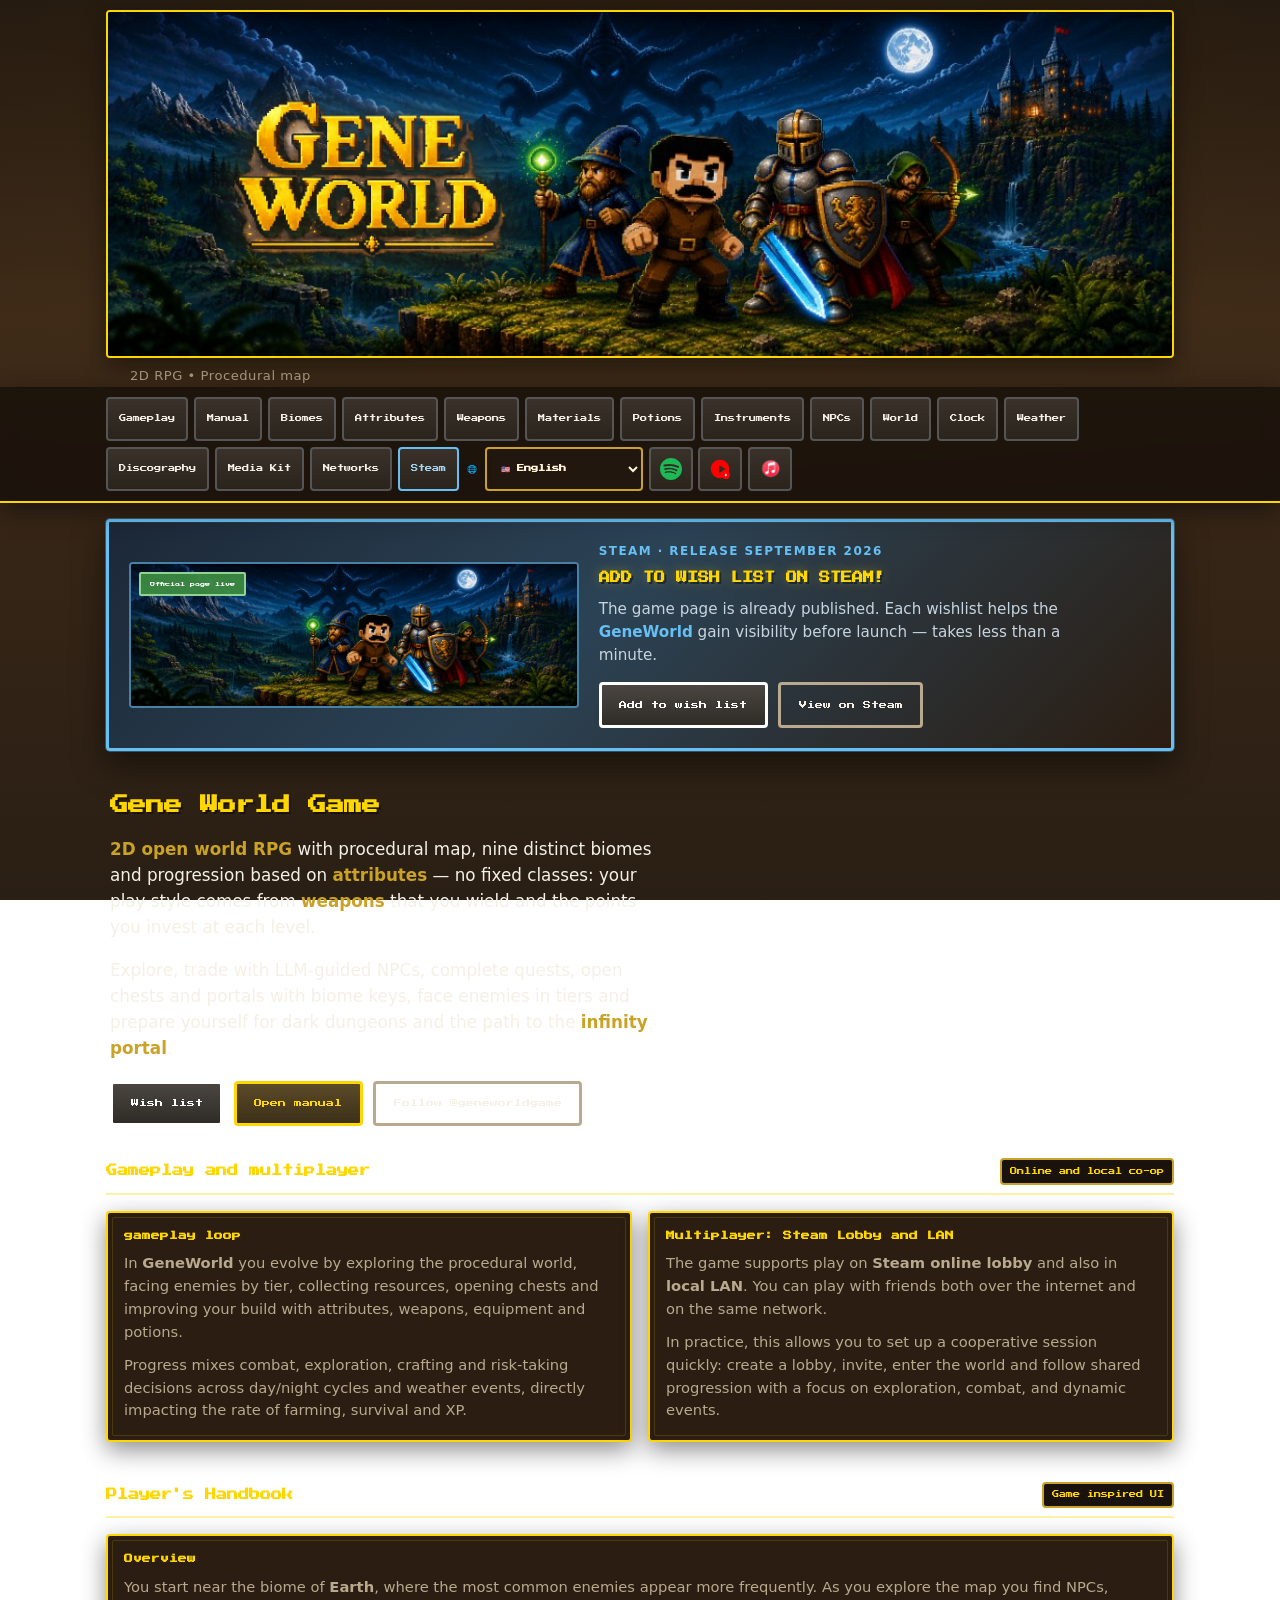
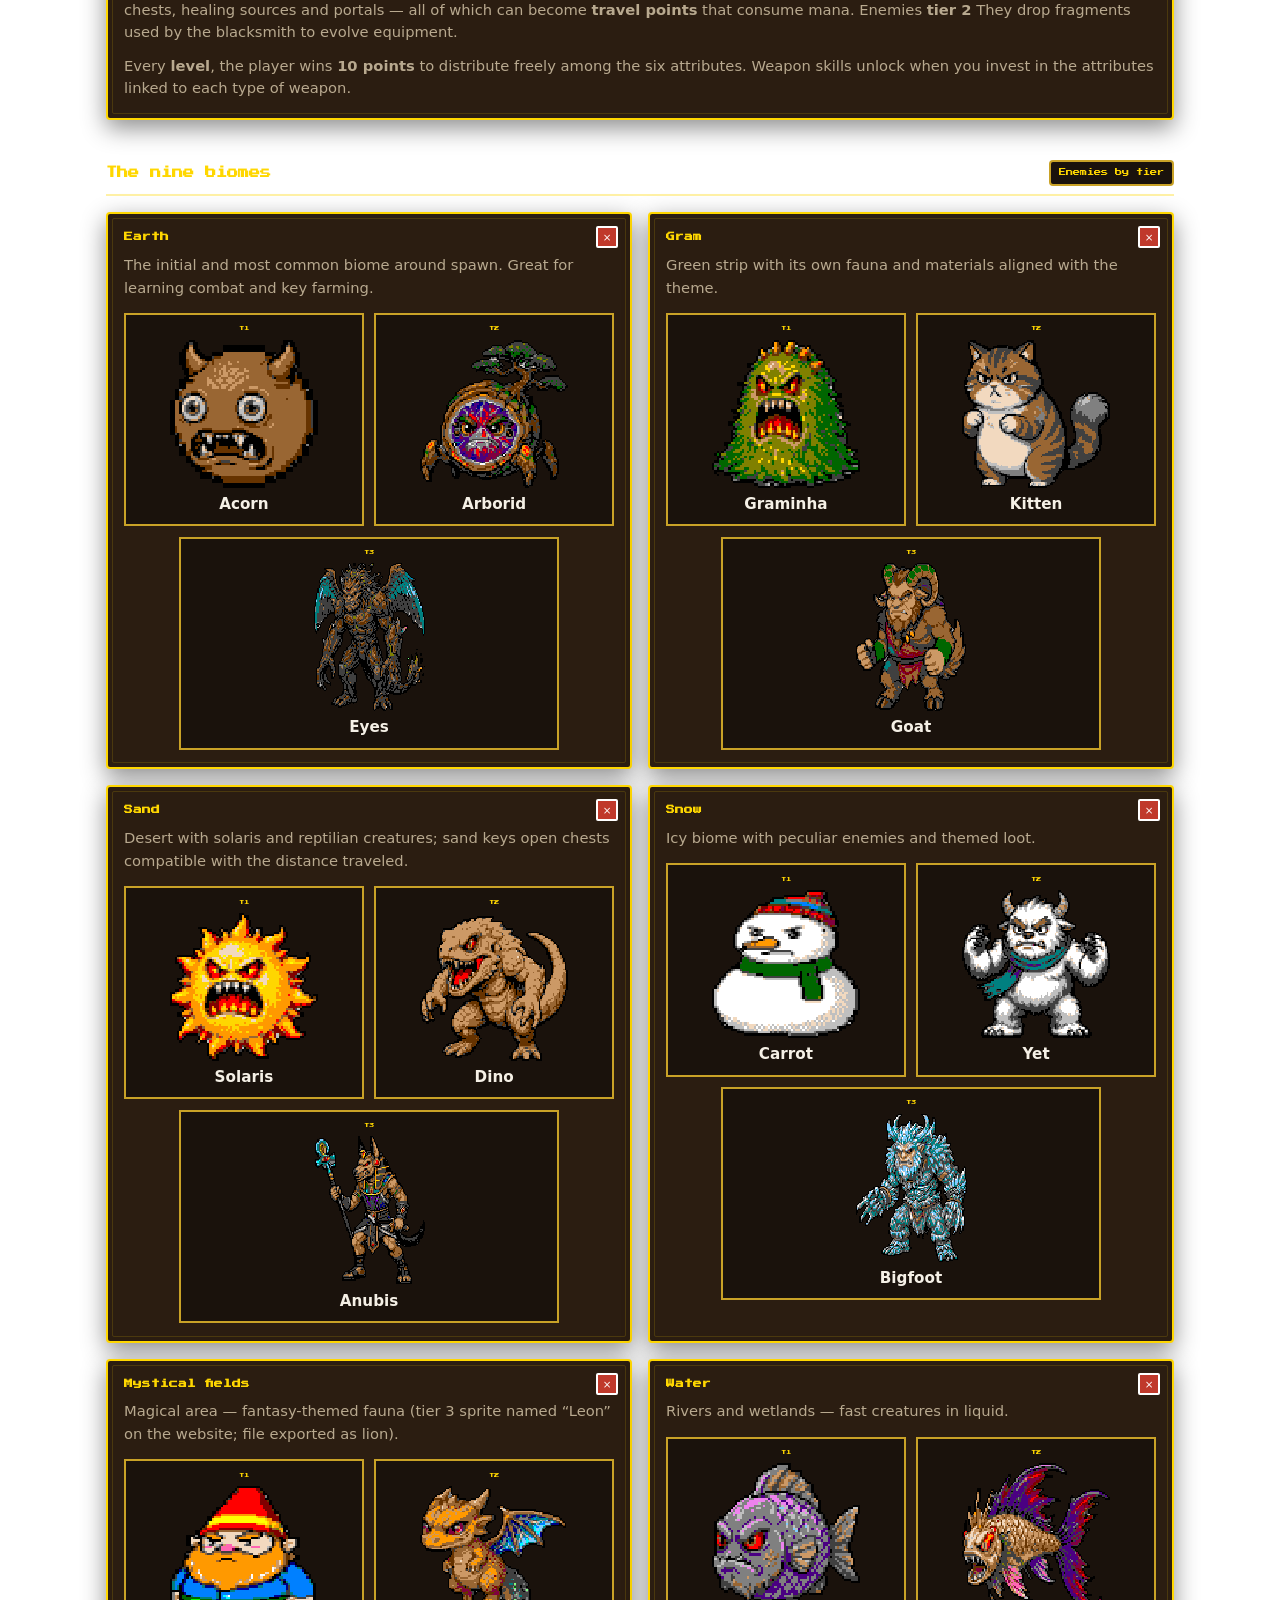
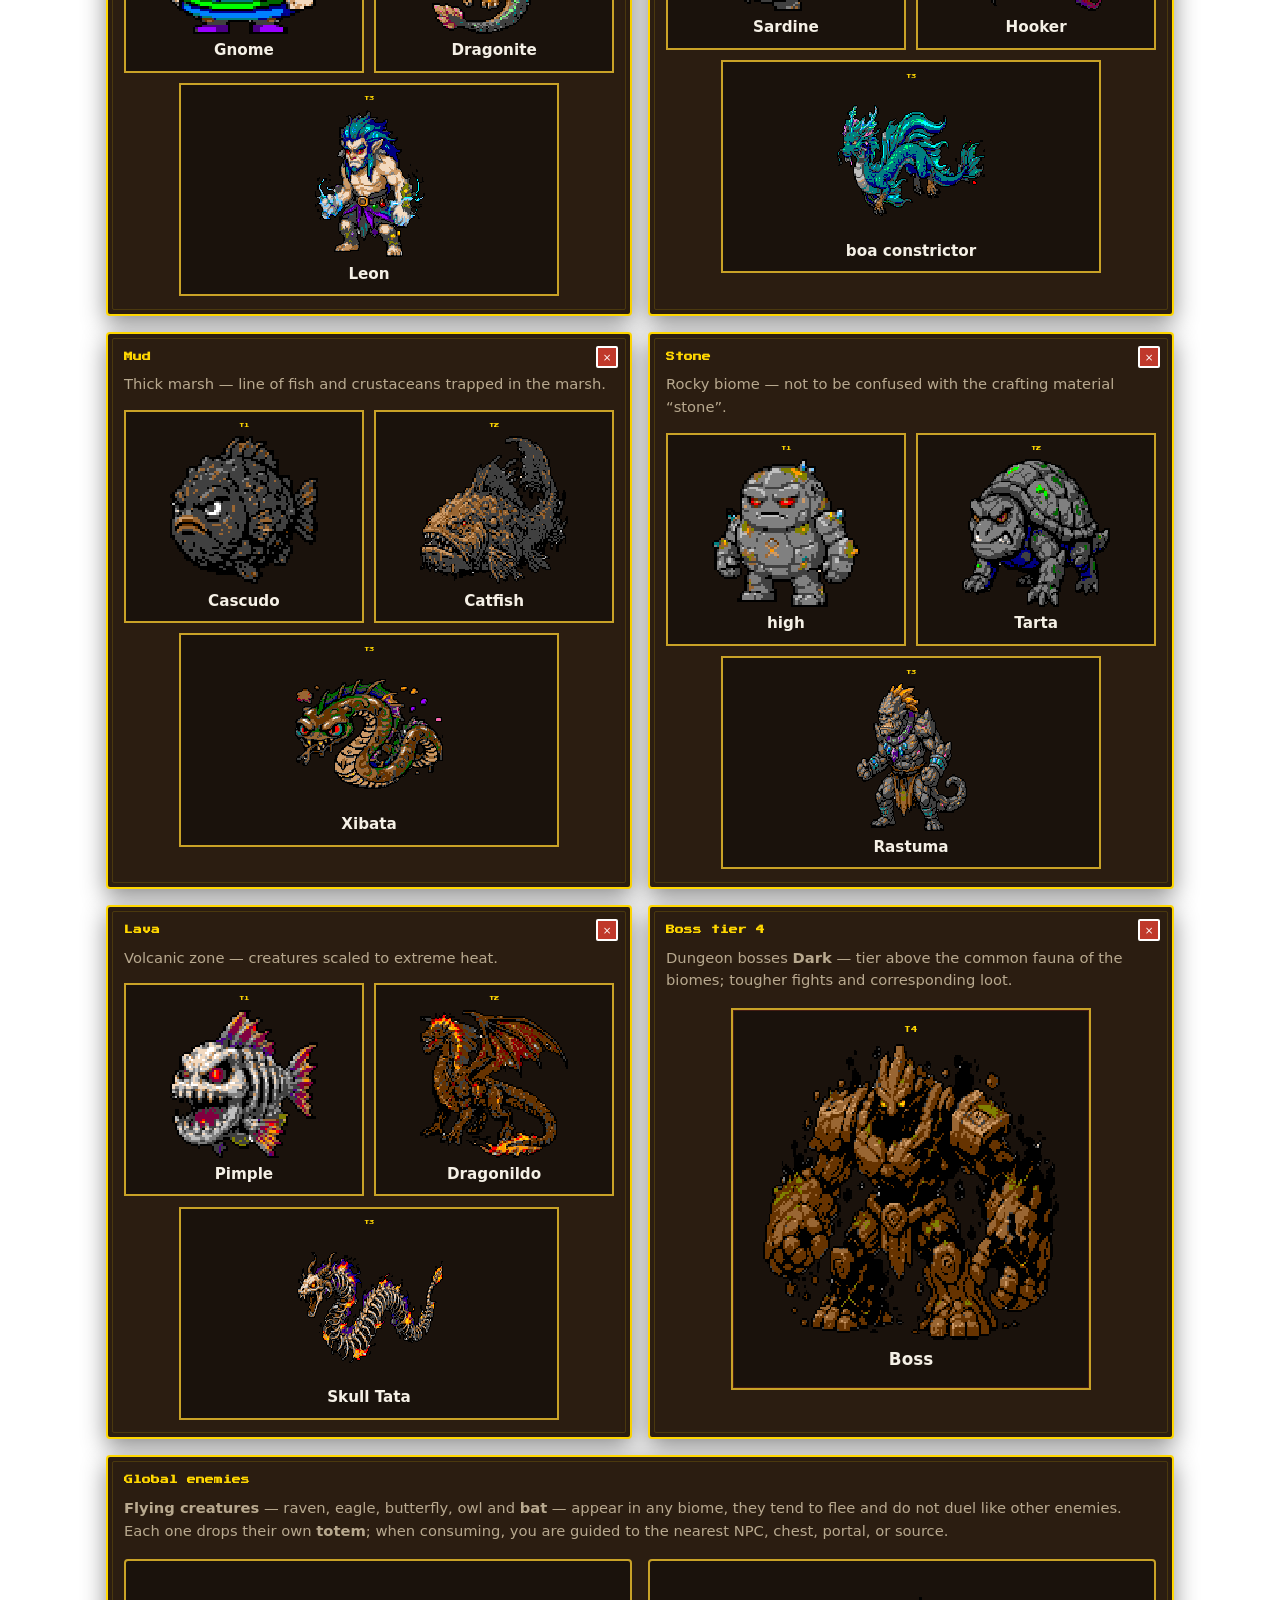
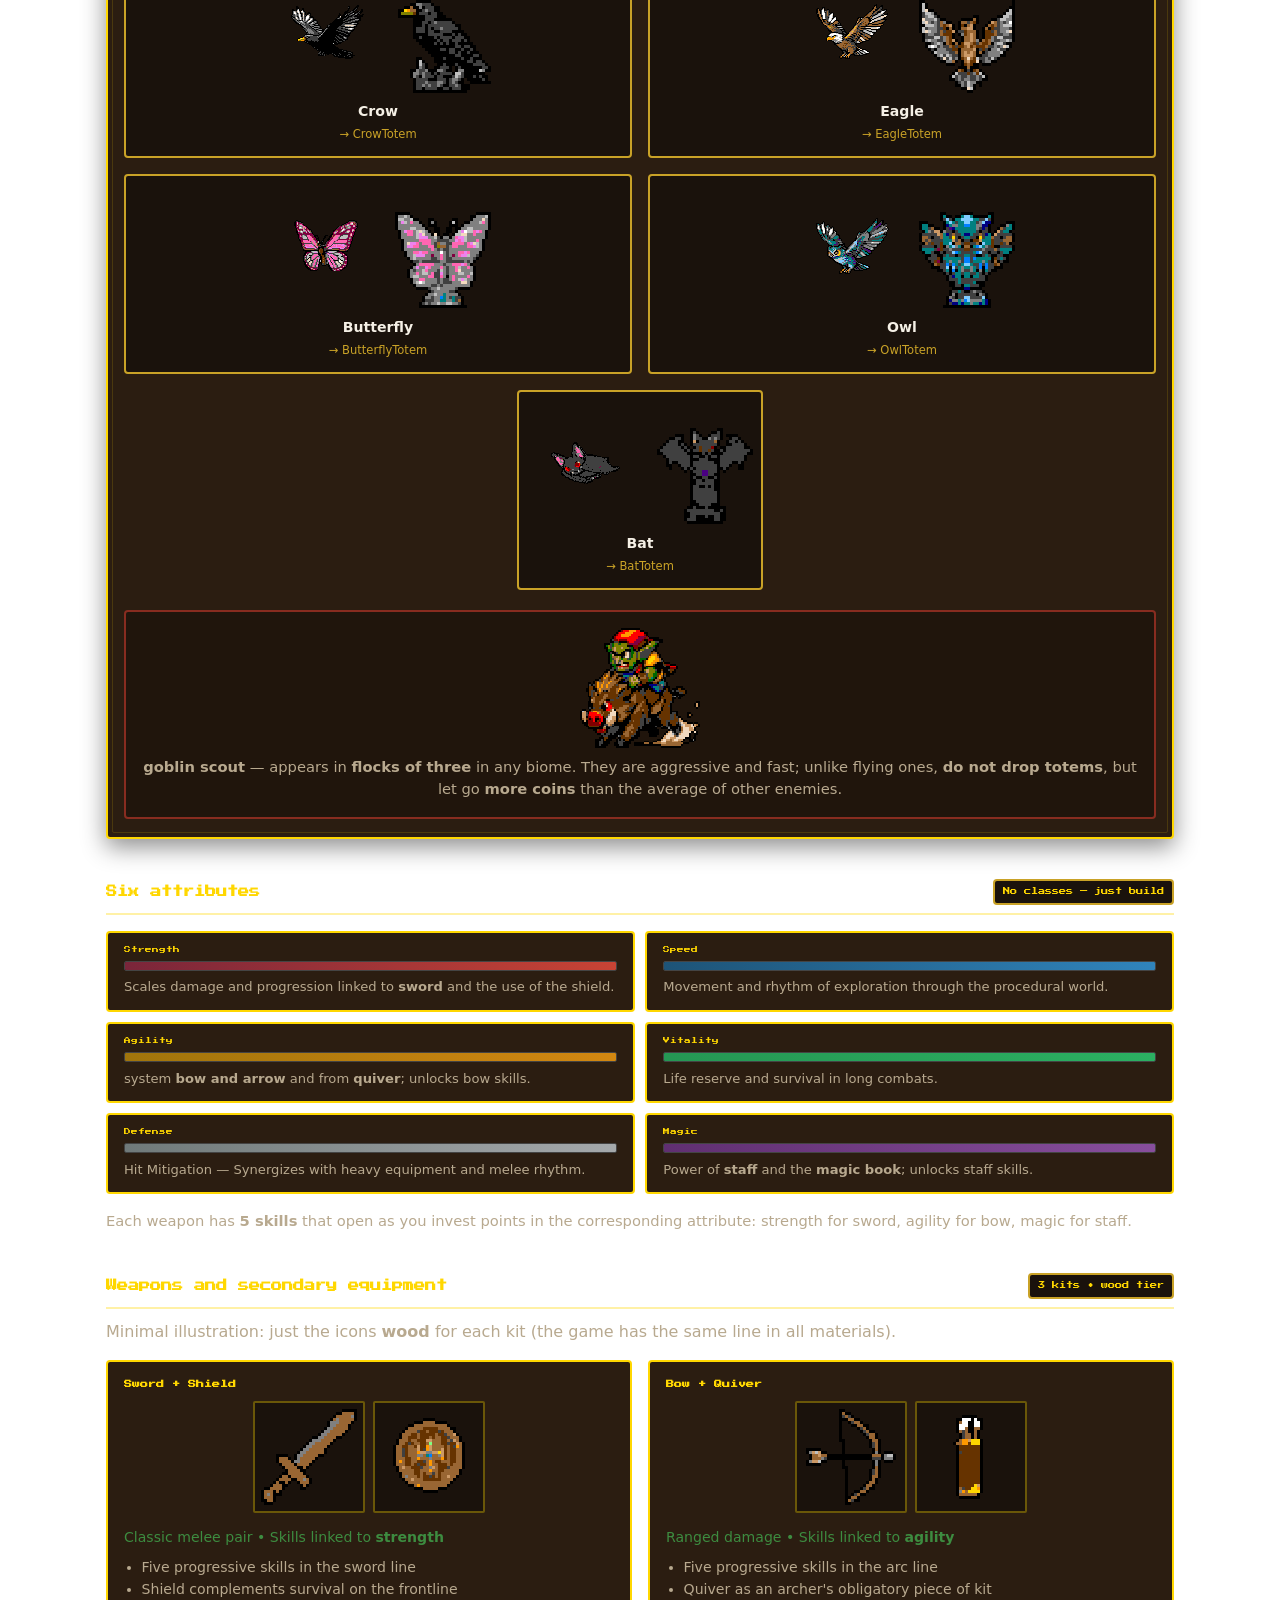
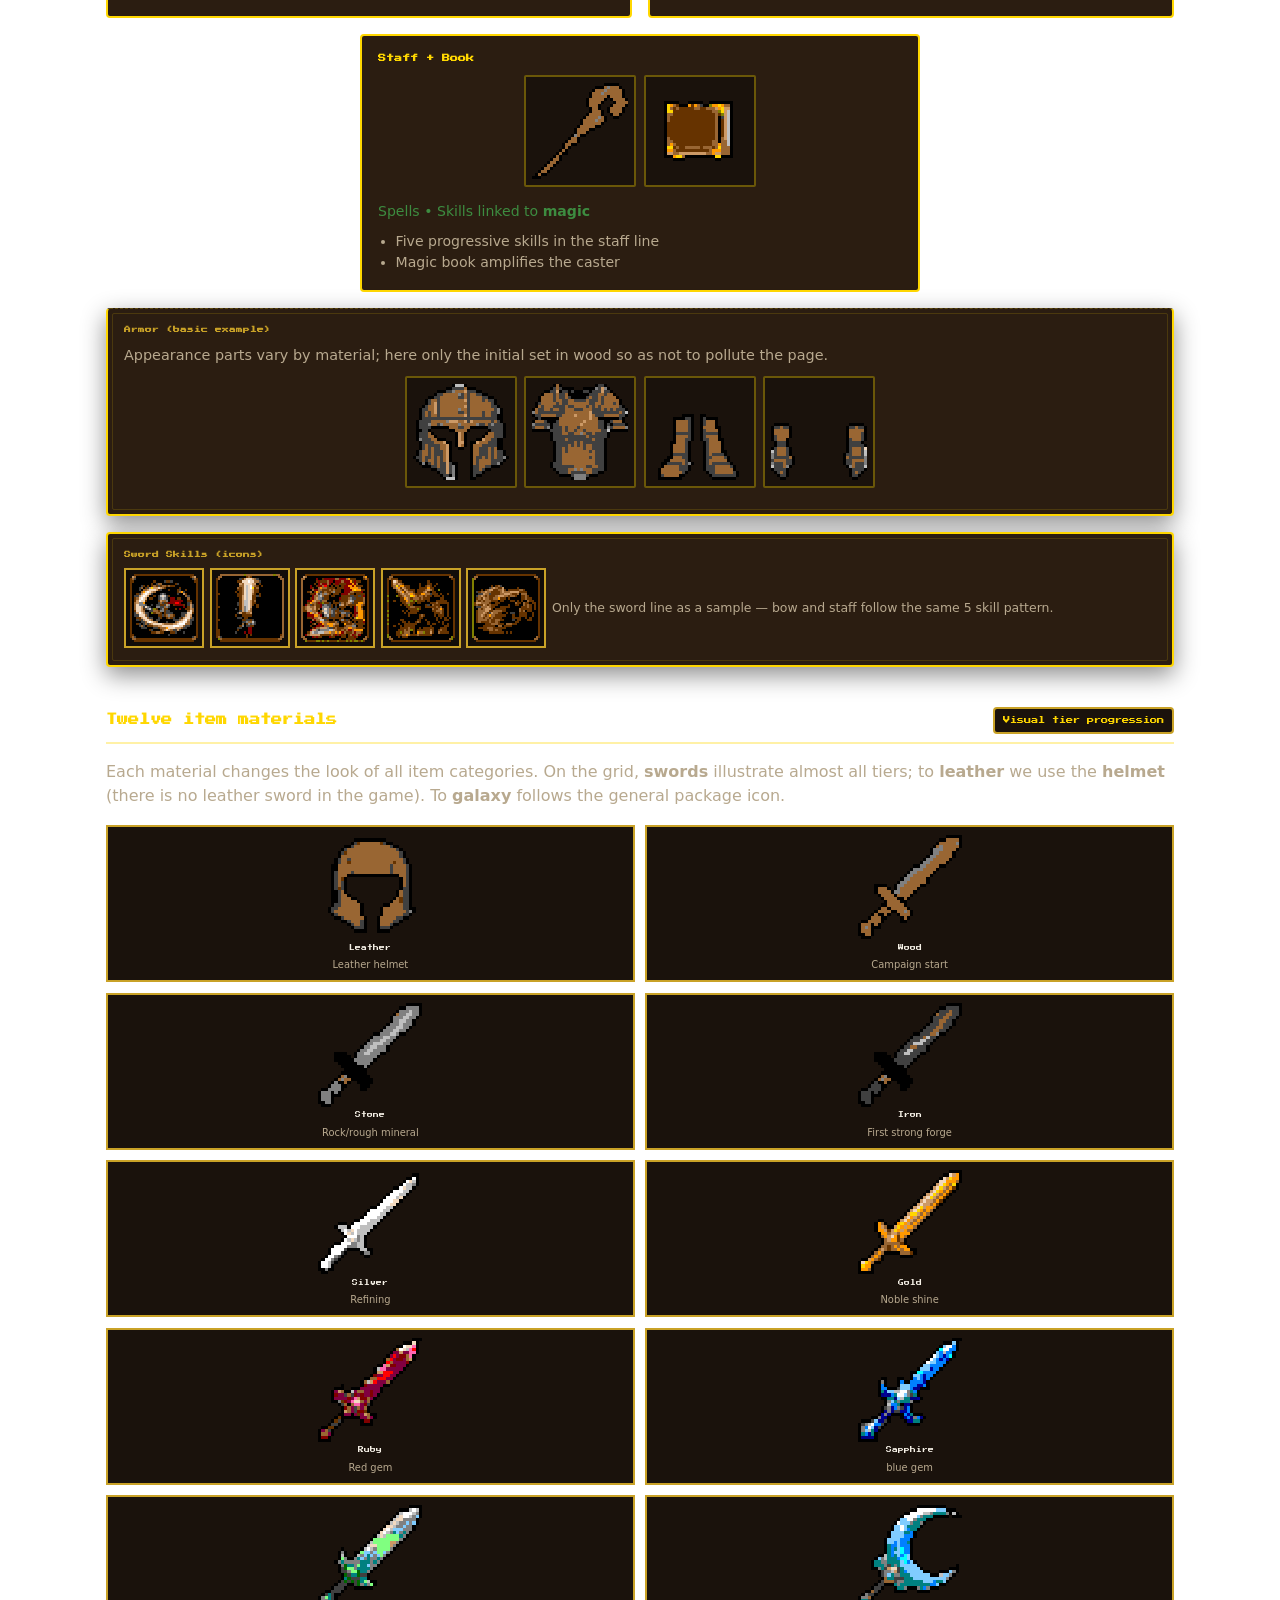
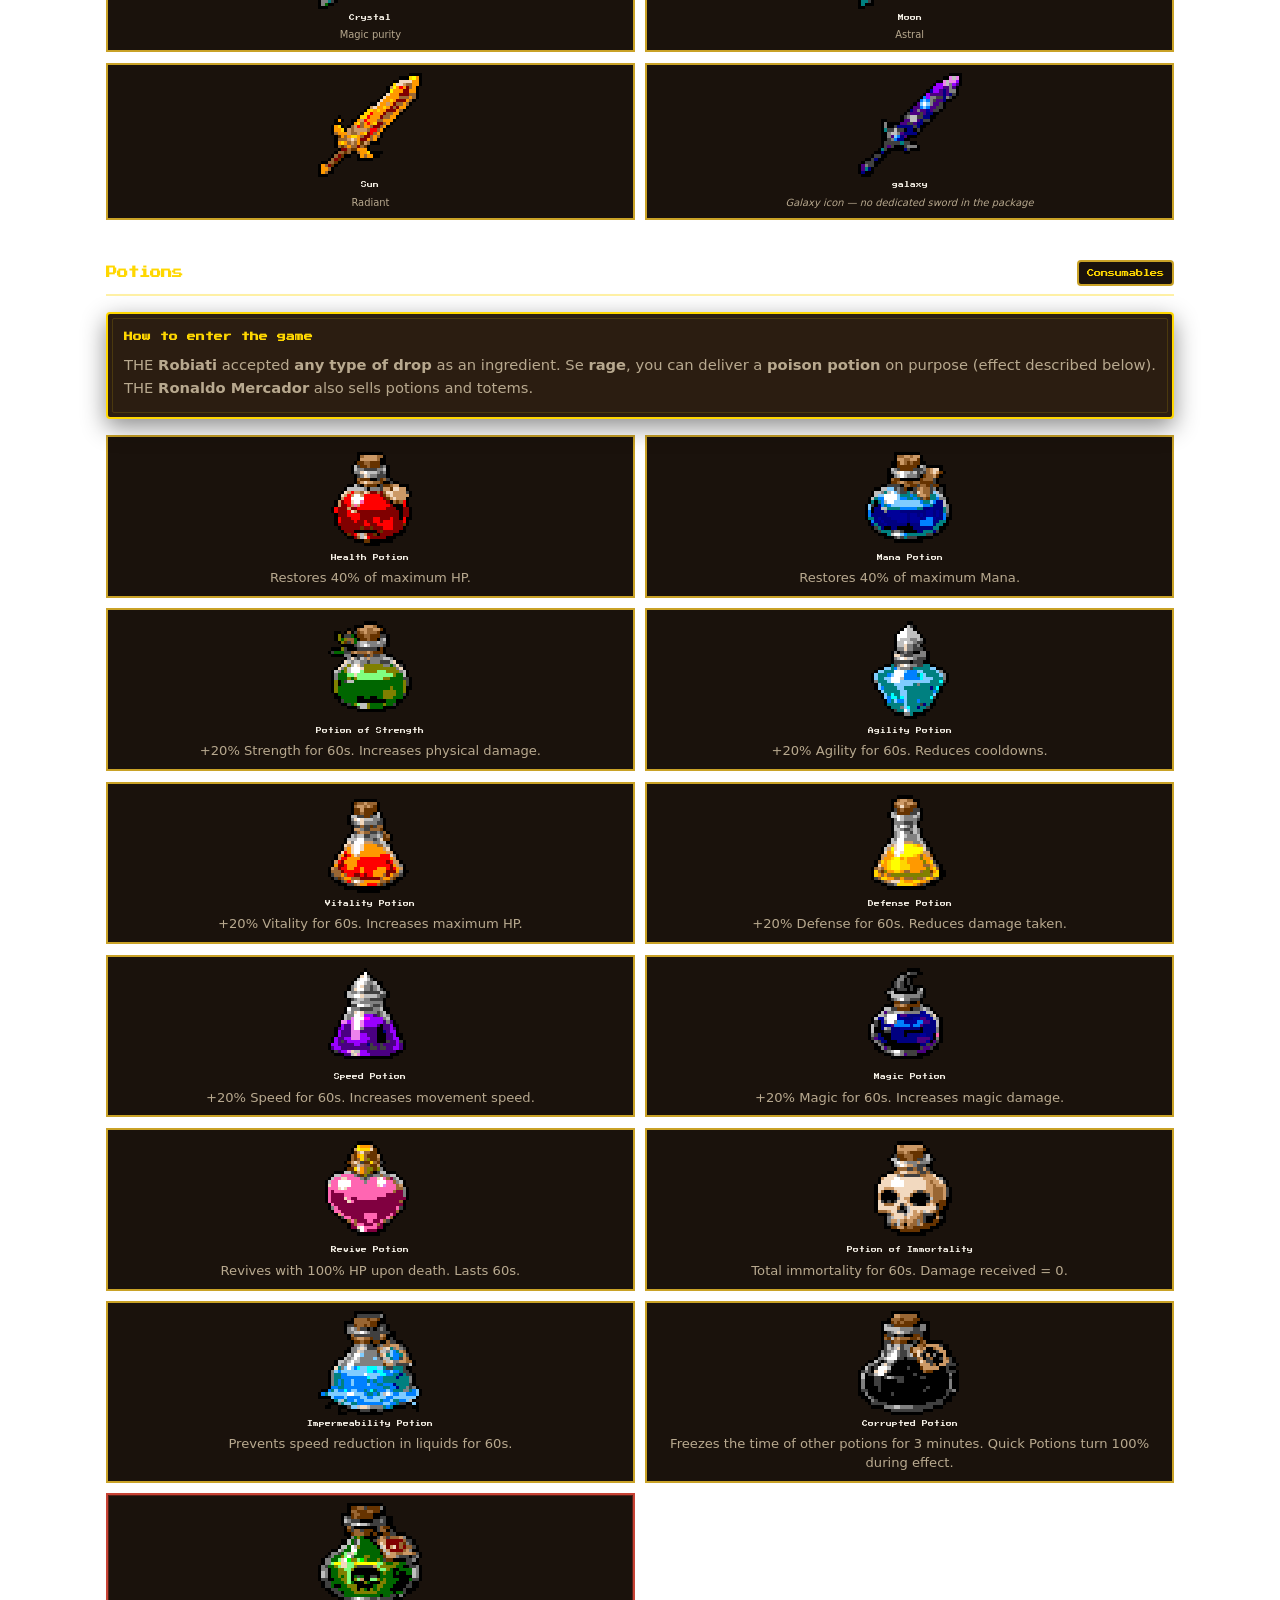
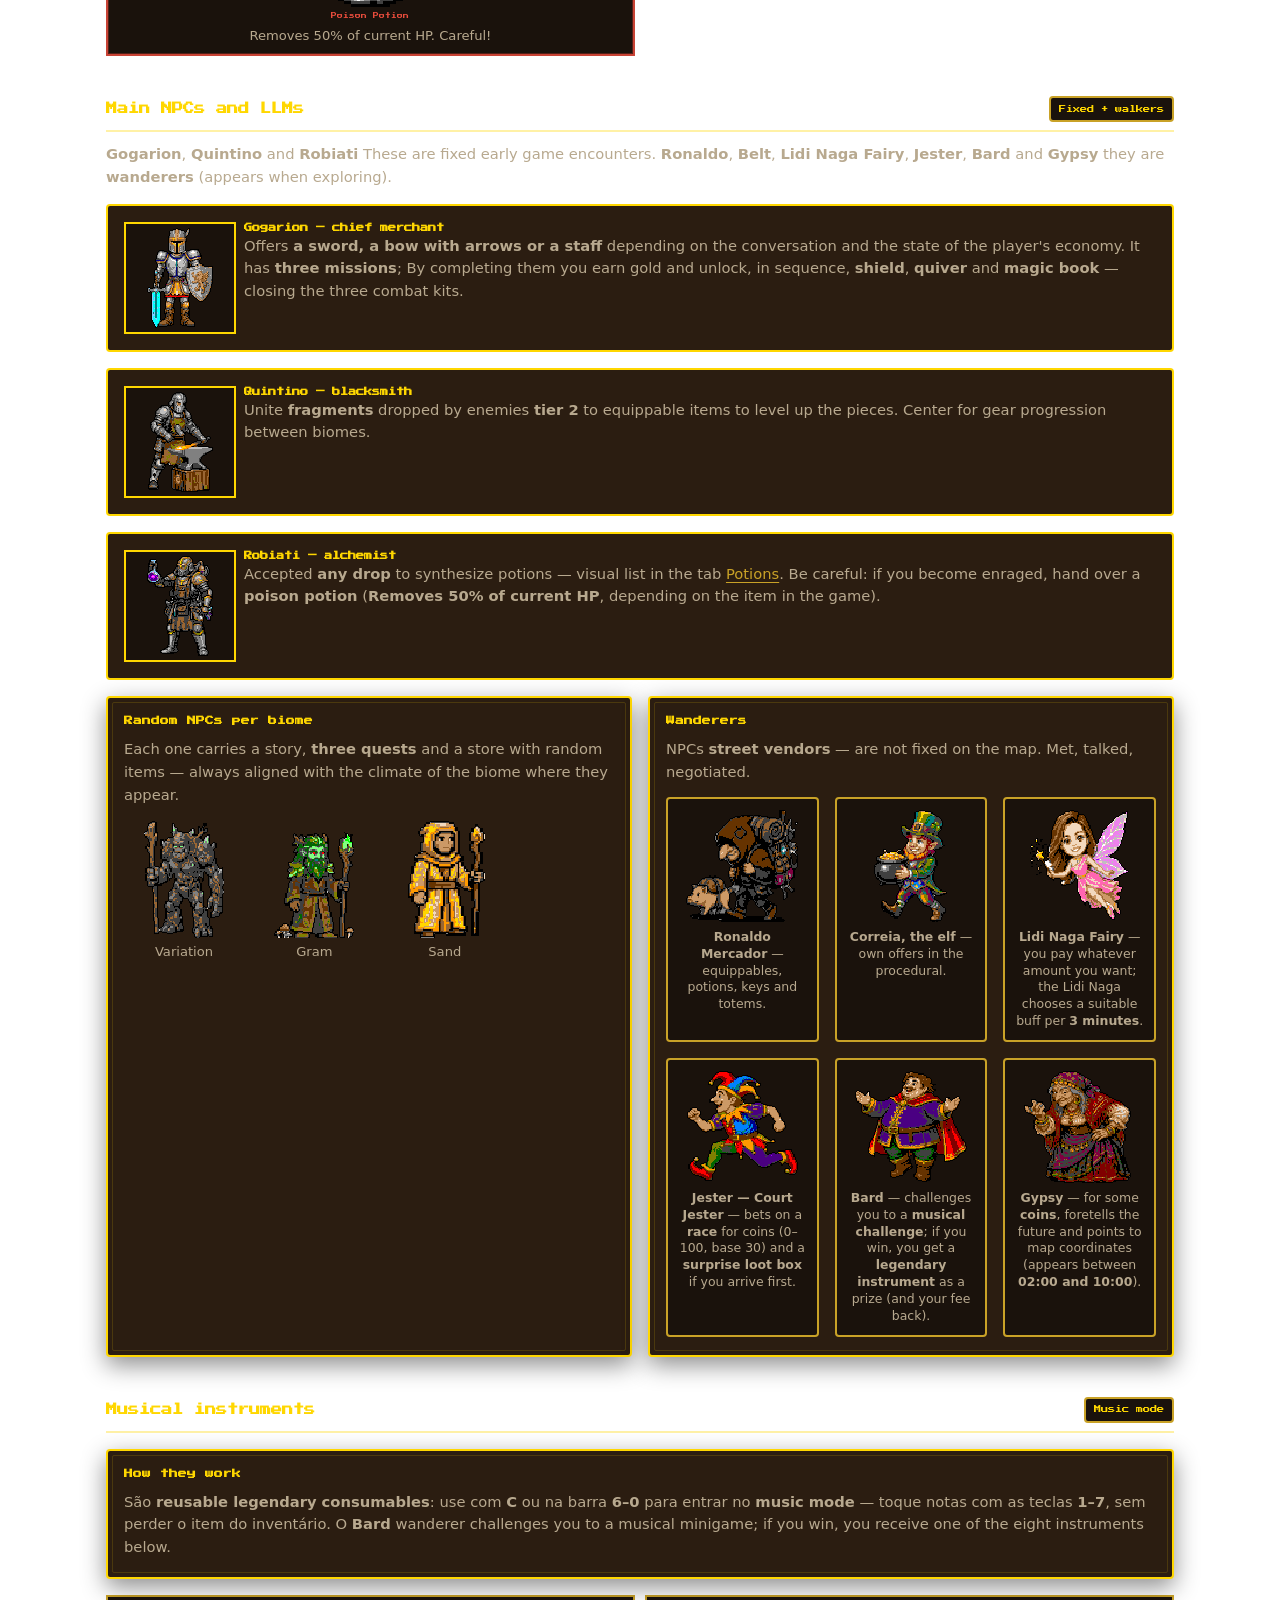
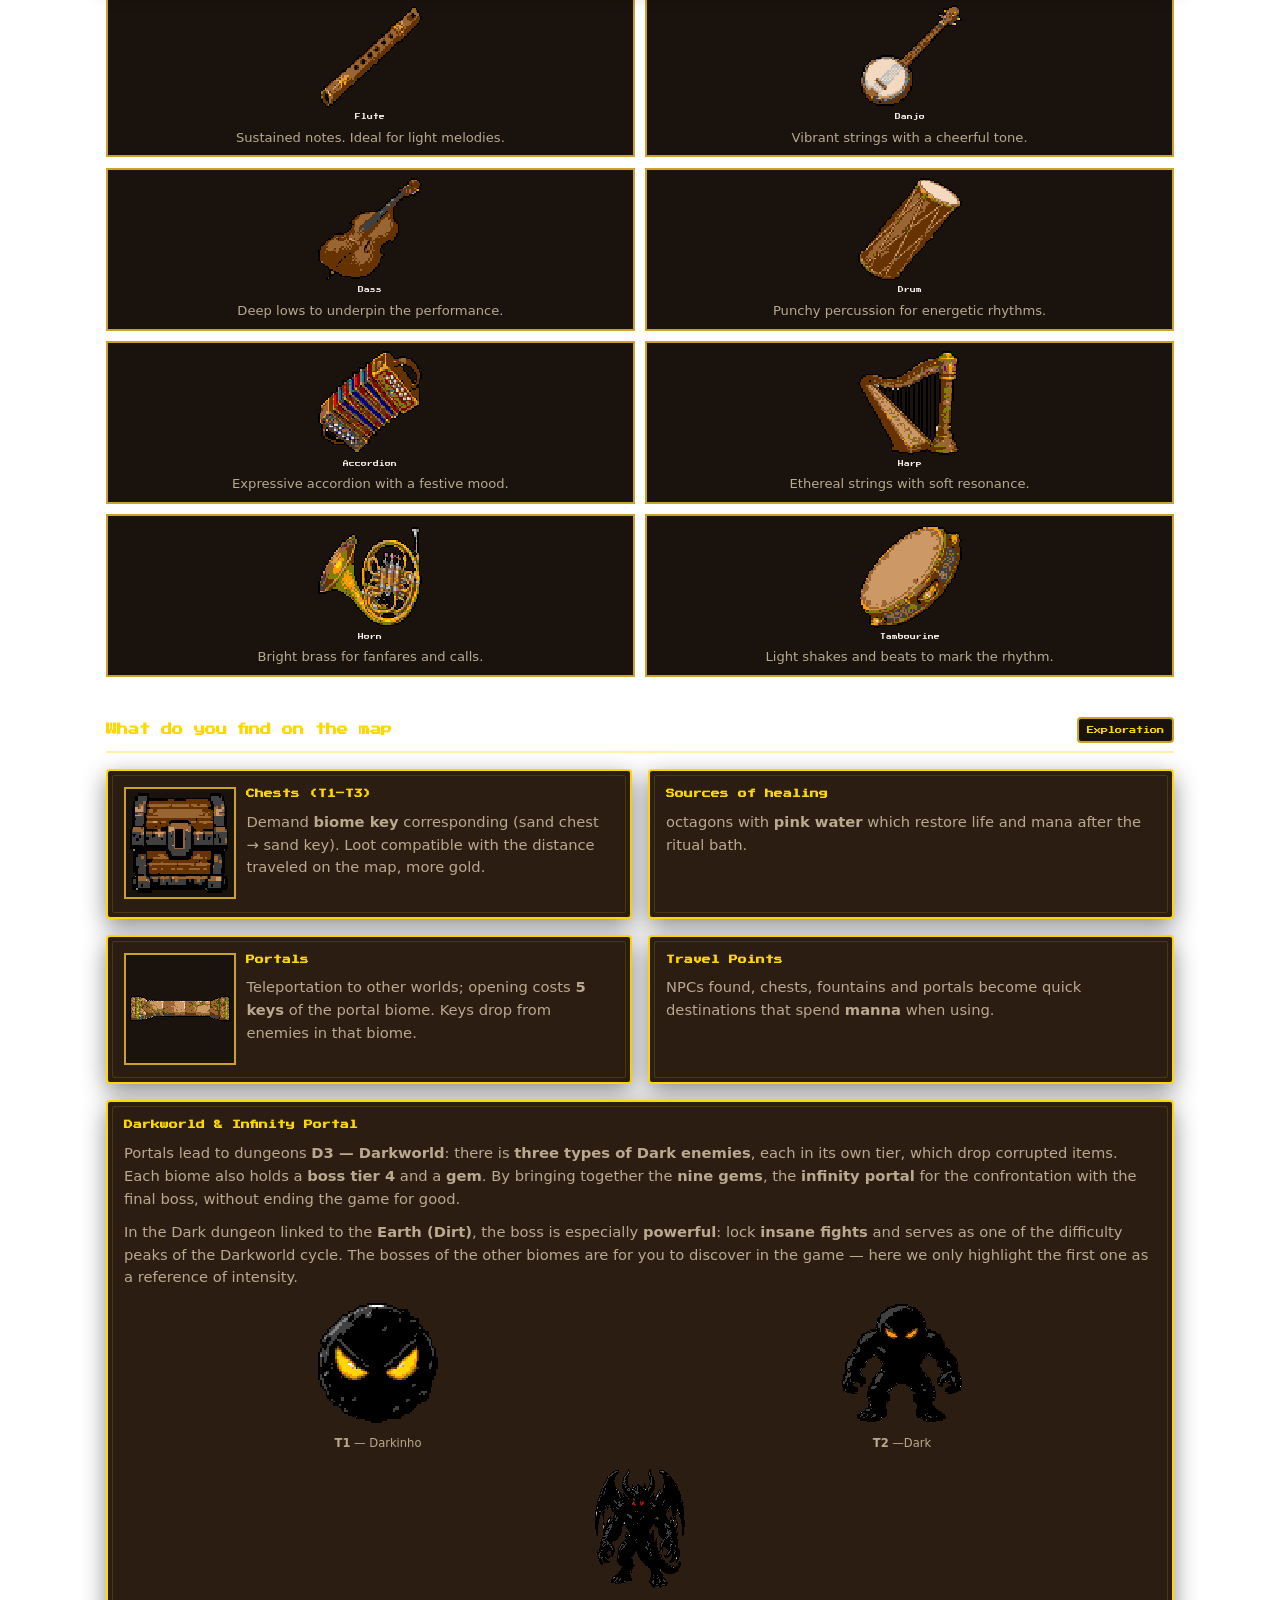
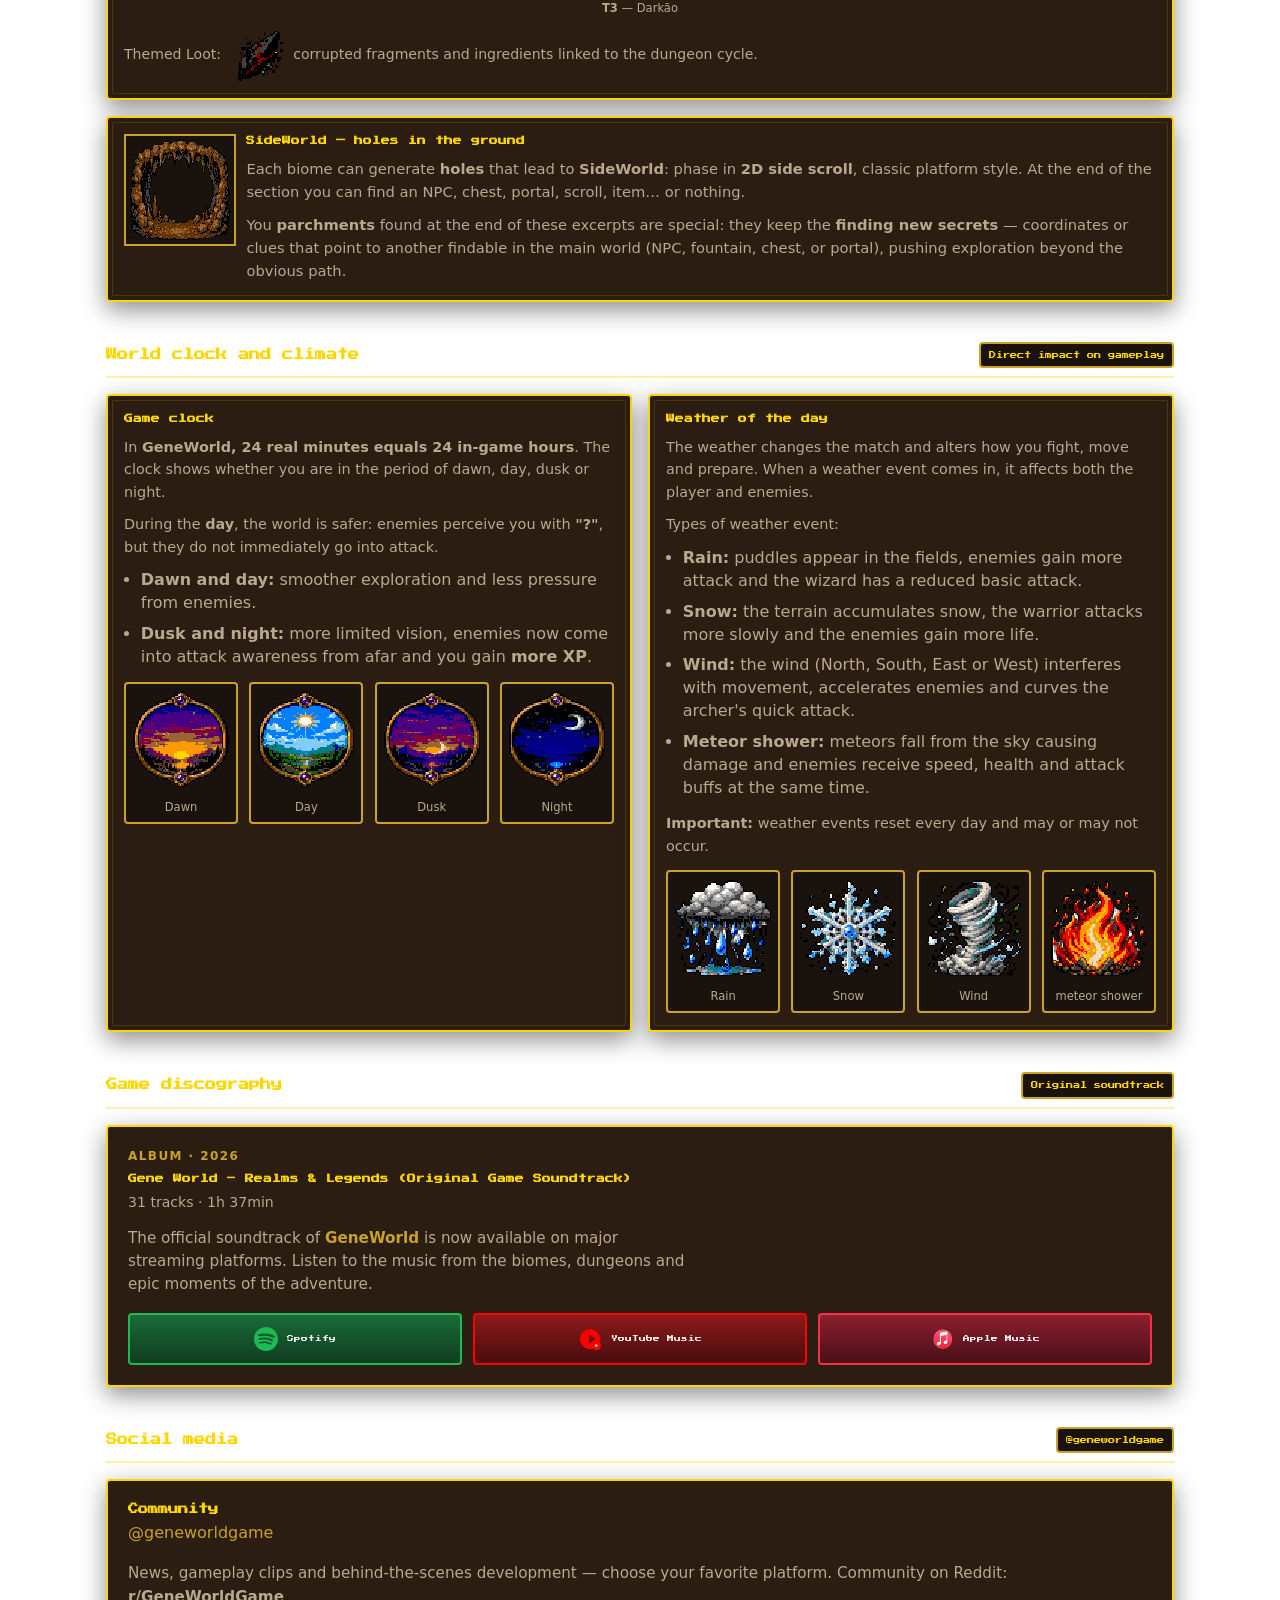
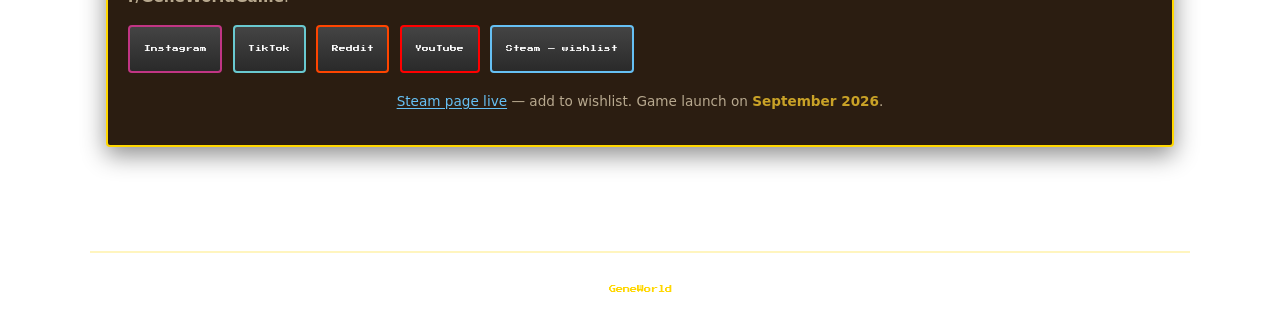
==== index.html @ c492f7f7 "midia kit" ====
<!DOCTYPE html>
<html lang="pt-BR">
<head>
  <meta charset="UTF-8">
  <meta name="viewport" content="width=device-width, initial-scale=1">
  <meta name="description" content="Gene World — RPG 2D com mapa procedural, 9 biomas e sistemas de armas, crafting e NPCs com IA." id="meta-description">
  <link rel="canonical" href="https://geneworld.com.br/">
  <link rel="alternate" hreflang="pt-BR" href="https://geneworld.com.br/?lang=pt-BR">
  <link rel="alternate" hreflang="en" href="https://geneworld.com.br/?lang=en">
  <link rel="alternate" hreflang="es-ES" href="https://geneworld.com.br/?lang=es-ES">
  <link rel="alternate" hreflang="x-default" href="https://geneworld.com.br/">
  <meta property="og:locale" content="pt_BR">
  <meta property="og:type" content="website">
  <meta property="og:site_name" content="Gene World">
  <meta property="og:title" content="Gene World — RPG 2D procedural" id="meta-og-title">
  <meta property="og:description" content="RPG 2D com mapa procedural, 9 biomas e sistemas de armas, crafting e NPCs com IA." id="meta-og-description">
  <meta property="og:url" content="https://geneworld.com.br/" id="meta-og-url">
  <meta property="og:image" content="https://geneworld.com.br/img/banner-wide.png" id="meta-og-image">
  <meta property="og:image:alt" content="Gene World — aventura pixel art com heróis, castelo e criatura nas sombras">
  <meta name="twitter:card" content="summary_large_image">
  <meta name="twitter:title" content="Gene World — RPG 2D procedural" id="meta-twitter-title">
  <meta name="twitter:description" content="RPG 2D com mapa procedural, 9 biomas e sistemas de armas, crafting e NPCs com IA." id="meta-twitter-description">
  <meta name="twitter:image" content="https://geneworld.com.br/img/banner-wide.png" id="meta-twitter-image">
  <title id="page-title">Gene World — RPG 2D procedural</title>
  <link rel="icon" href="icon.ico">
  <link rel="preconnect" href="https://fonts.googleapis.com">
  <link rel="preconnect" href="https://fonts.gstatic.com" crossorigin>
  <link href="https://fonts.googleapis.com/css2?family=Press+Start+2P&display=swap" rel="stylesheet">
  <link rel="stylesheet" href="styles.css">
  <link rel="preconnect" href="https://store.steampowered.com">
</head>
<body>
  <a class="skip-link" href="#conteudo">Ir para o conteúdo</a>

  <section class="masthead" id="topo" aria-label="Gene World">
    <div class="masthead__visual">
      <img
        class="masthead__banner"
        src="img/banner-wide.png"
        srcset="img/banner-wide.png 1024w"
        sizes="(min-width: 1100px) 1100px, 100vw"
        alt="Gene World — aventura pixel art com heróis, castelo e criatura nas sombras"
        width="1024"
        height="331"
        fetchpriority="high"
        decoding="async">
      <a class="masthead__logo" href="#topo">
        <img src="img/logo-overlay.png" alt="Gene World" width="520" height="176" decoding="async">
      </a>
    </div>
    <p class="masthead__tagline">RPG 2D • Mapa procedural</p>
  </section>

  <header class="site-header site-header--nav">
    <div class="header-inner">
      <nav class="nav-main" aria-label="Principal">
        <a href="#gameplay">Gameplay</a>
        <a href="#manual">Manual</a>
        <a href="#biomas">Biomas</a>
        <a href="#atributos">Atributos</a>
        <a href="#armas">Armas</a>
        <a href="#materiais">Materiais</a>
        <a href="#pocoes">Poções</a>
        <a href="#instrumentos">Instrumentos</a>
        <a href="#npcs">NPCs</a>
        <a href="#mundo">Mundo</a>
        <a href="#aba-relogio">Relógio</a>
        <a href="#aba-clima">Clima</a>
        <a href="#discografia">Discografia</a>
        <a href="mediakit/">Media Kit</a>
        <a href="#redes">Redes</a>
        <a class="nav-steam" href="#steam-wishlist">Steam</a>
        <label class="lang-inline" for="lang-select">🌐</label>
        <select id="lang-select" class="lang-inline__select" aria-label="Selecionar idioma">
          <option value="pt-BR">🇧🇷 Português (BR)</option>
          <option value="en">🇺🇸 English</option>
          <option value="es-ES">🇪🇸 Español (ES)</option>
        </select>
        <div class="nav-streaming" aria-label="Ouvir trilha sonora">
          <a
            class="nav-streaming__link nav-streaming__link--spotify"
            href="https://open.spotify.com/intl-pt/artist/6AZn7CnKRcfgIz212C8PAN?si=xqxwBJ3IQACFO0sWvYV8mQ"
            target="_blank"
            rel="noopener noreferrer"
            aria-label="Spotify">
            <img src="img/icons/spotify.svg" alt="" width="22" height="22" decoding="async">
          </a>
          <a
            class="nav-streaming__link nav-streaming__link--youtube"
            href="https://www.youtube.com/playlist?list=OLAK5uy_kIOjoHoHSA0GEb8xZkPcfpGUzLR8D1Wbs"
            target="_blank"
            rel="noopener noreferrer"
            aria-label="YouTube Music">
            <img src="img/icons/youtube-music.svg" alt="" width="22" height="22" decoding="async">
          </a>
          <a
            class="nav-streaming__link nav-streaming__link--apple"
            href="https://music.apple.com/us/album/gene-world-realms-legends-original-game-soundtrack/6783052203"
            target="_blank"
            rel="noopener noreferrer"
            aria-label="Apple Music">
            <img src="img/icons/applemusic.png" alt="" width="22" height="22" decoding="async">
          </a>
        </div>
      </nav>
    </div>
  </header>

  <aside id="steam-wishlist" class="steam-wishlist" aria-labelledby="steam-wishlist-title">
    <div class="steam-wishlist__inner">
      <a class="steam-wishlist__art" href="https://store.steampowered.com/app/4717910/GeneWorld/" target="_blank" rel="noopener noreferrer">
        <img
          class="steam-wishlist__img"
          src="img/banner-wide.png"
          alt="GeneWorld na Steam"
          width="1024"
          height="331"
          loading="eager"
          decoding="async">
        <span class="steam-wishlist__badge">Página oficial no ar</span>
      </a>
      <div class="steam-wishlist__copy">
        <p class="steam-wishlist__eyebrow">Steam · lançamento setembro de 2026</p>
        <h2 id="steam-wishlist-title" class="steam-wishlist__title pixel-title">
          <span class="steam-wishlist__shout">ADICIONA À LISTA DE DESEJOS NA STEAM!</span>
        </h2>
        <p class="steam-wishlist__lead">
          A página do jogo já está publicada. Cada wishlist ajuda o <strong>GeneWorld</strong> a ganhar visibilidade antes do lançamento — leva menos de um minuto.
        </p>
        <div class="steam-wishlist__actions">
          <a class="btn btn--steam btn--steam-lg" href="https://store.steampowered.com/app/4717910/GeneWorld/" target="_blank" rel="noopener noreferrer">
            Adicionar à lista de desejos
          </a>
          <a class="btn btn--ghost btn--steam-ghost" href="https://store.steampowered.com/app/4717910/GeneWorld/" target="_blank" rel="noopener noreferrer">
            Ver na Steam
          </a>
        </div>
      </div>
    </div>
  </aside>

  <section class="hero">
    <div class="hero-copy">
      <h1 class="pixel-title">Gene World Game</h1>
      <p class="lead">
        <strong>RPG 2D em mundo aberto</strong> com mapa procedural, nove biomas distintos e progressão baseada em
        <strong>atributos</strong> — sem classes fixas: o seu estilo de jogo vem das <strong>armas</strong> que você empunha e dos pontos que investe a cada nível.
      </p>
      <p class="lead">
        Explore, negocie com NPCs guiados por LLM, complete missões, abra baús e portais com chaves dos biomas,
        enfrente inimigos em tiers e prepare-se para masmorras sombrias e o caminho rumo ao <strong>portal do infinito</strong>.
      </p>
      <div class="hero-actions">
        <a class="btn btn--steam" href="https://store.steampowered.com/app/4717910/GeneWorld/" target="_blank" rel="noopener noreferrer">Lista de desejos</a>
        <a class="btn btn--gold" href="#manual">Abrir manual</a>
        <a class="btn btn--ghost" href="#redes">Seguir @geneworldgame</a>
      </div>
    </div>
  </section>

  <main id="conteudo">
    <section id="gameplay" class="section" aria-labelledby="gameplay-title">
      <div class="section-head">
        <h2 id="gameplay-title" class="pixel-title">Gameplay e multiplayer</h2>
        <span class="panel-tag">Coop online e local</span>
      </div>
      <div class="manual-grid">
        <article class="window-panel">
          <h3>Loop de gameplay</h3>
          <p>
            Em <strong>GeneWorld</strong> você evolui explorando o mundo procedural, enfrentando inimigos por tier, coletando recursos,
            abrindo baús e melhorando build com atributos, armas, equipamentos e poções.
          </p>
          <p>
            O progresso mistura combate, exploração, crafting e decisões de risco em ciclos de dia/noite e eventos climáticos,
            impactando diretamente o ritmo de farm, sobrevivência e XP.
          </p>
        </article>
        <article class="window-panel">
          <h3>Multiplayer: Steam Lobby e LAN</h3>
          <p>
            O jogo aceita partida em <strong>lobby online da Steam</strong> e também em <strong>LAN local</strong>.
            Você pode jogar com amigos tanto pela internet quanto na mesma rede.
          </p>
          <p>
            Na prática, isso permite montar sessão cooperativa de forma rápida: criar lobby, convidar, entrar no mundo
            e seguir progressão compartilhada com foco em exploração, combate e eventos dinâmicos.
          </p>
        </article>
      </div>
    </section>

    <section id="manual" class="section" aria-labelledby="manual-title">
      <div class="section-head">
        <h2 id="manual-title" class="pixel-title">Manual do jogador</h2>
        <span class="panel-tag">UI inspirada no jogo</span>
      </div>
      <div class="window-panel" style="margin-bottom:1rem;">
        <h3>Visão geral</h3>
        <p>
          Você começa perto do bioma da <strong>Terra</strong>, onde os inimigos mais comuns aparecem com mais frequência.
          Ao explorar o mapa você encontra NPCs, baús, fontes de cura e portais — todos podem virar <strong>pontos de viagem</strong> que consomem mana.
          Inimigos <strong>tier 2</strong> dropam fragmentos usados pelo ferreiro para evoluir equipamentos.
        </p>
        <p>
          A cada <strong>nível</strong>, o jogador ganha <strong>10 pontos</strong> para distribuir livremente entre os seis atributos.
          Skills das armas desbloqueiam quando você investe nos atributos ligados a cada tipo de arma.
        </p>
      </div>
    </section>

    <section id="biomas" class="section" aria-labelledby="biomas-title">
      <div class="section-head">
        <h2 id="biomas-title" class="pixel-title">Os nove biomas</h2>
        <span class="panel-tag">Inimigos por tier</span>
      </div>
      <div class="manual-grid">

        <article class="window-panel">
          <span class="close-x" aria-hidden="true">×</span>
          <h3>Terra</h3>
          <p>O bioma inicial e mais comum ao redor do spawn. Ótimo para aprender combate e farm de chaves.</p>
          <div class="tier-row">
            <div class="hotbar-slot">
              <span class="tier">T1</span>
              <img class="sprite-pixel sprite-slot-img" src="spritepngoutput/BolotaDirtSprite.png" alt="">
              <p class="enemy-name">Bolota</p>
            </div>
            <div class="hotbar-slot">
              <span class="tier">T2</span>
              <img class="sprite-pixel sprite-slot-img" src="spritepngoutput/ArborideoDirtSprite.png" alt="">
              <p class="enemy-name">Arborídeo</p>
            </div>
            <div class="hotbar-slot">
              <span class="tier">T3</span>
              <img class="sprite-pixel sprite-slot-img" src="spritepngoutput/OlhosTresDirtSprite.png" alt="">
              <p class="enemy-name">Olhos</p>
            </div>
          </div>
        </article>

        <article class="window-panel">
          <span class="close-x" aria-hidden="true">×</span>
          <h3>Grama</h3>
          <p>Faixa verde com fauna própria e materiais alinhados ao tema.</p>
          <div class="tier-row">
            <div class="hotbar-slot">
              <span class="tier">T1</span>
              <img class="sprite-pixel sprite-slot-img" src="spritepngoutput/GraminhaGrassSprite.png" alt="">
              <p class="enemy-name">Graminha</p>
            </div>
            <div class="hotbar-slot">
              <span class="tier">T2</span>
              <img class="sprite-pixel sprite-slot-img" src="spritepngoutput/GatinhoGrassSprite.png" alt="">
              <p class="enemy-name">Gatinho</p>
            </div>
            <div class="hotbar-slot">
              <span class="tier">T3</span>
              <img class="sprite-pixel sprite-slot-img" src="spritepngoutput/BodeGrassSprite.png" alt="">
              <p class="enemy-name">Bode</p>
            </div>
          </div>
        </article>

        <article class="window-panel">
          <span class="close-x" aria-hidden="true">×</span>
          <h3>Areia</h3>
          <p>Deserto com solaris e criaturas reptilianas; chaves da areia abrem baús compatíveis com a distância percorrida.</p>
          <div class="tier-row">
            <div class="hotbar-slot">
              <span class="tier">T1</span>
              <img class="sprite-pixel sprite-slot-img" src="spritepngoutput/SolarisSandSprite.png" alt="">
              <p class="enemy-name">Solaris</p>
            </div>
            <div class="hotbar-slot">
              <span class="tier">T2</span>
              <img class="sprite-pixel sprite-slot-img" src="spritepngoutput/DinoSandSprite.png" alt="">
              <p class="enemy-name">Dino</p>
            </div>
            <div class="hotbar-slot">
              <span class="tier">T3</span>
              <img class="sprite-pixel sprite-slot-img" src="spritepngoutput/AnubisSandSprite.png" alt="">
              <p class="enemy-name">Anúbis</p>
            </div>
          </div>
        </article>

        <article class="window-panel">
          <span class="close-x" aria-hidden="true">×</span>
          <h3>Neve</h3>
          <p>Bioma gelado com inimigos peculiares e loot temático.</p>
          <div class="tier-row">
            <div class="hotbar-slot">
              <span class="tier">T1</span>
              <img class="sprite-pixel sprite-slot-img" src="spritepngoutput/CarrotSnowSprite.png" alt="">
              <p class="enemy-name">Carrot</p>
            </div>
            <div class="hotbar-slot">
              <span class="tier">T2</span>
              <img class="sprite-pixel sprite-slot-img" src="spritepngoutput/YetSnowSprite.png" alt="">
              <p class="enemy-name">Yet</p>
            </div>
            <div class="hotbar-slot">
              <span class="tier">T3</span>
              <img class="sprite-pixel sprite-slot-img" src="spritepngoutput/PeGrandeSnowSprite.png" alt="">
              <p class="enemy-name">Pé grande</p>
            </div>
          </div>
        </article>

        <article class="window-panel">
          <span class="close-x" aria-hidden="true">×</span>
          <h3>Campos místicos</h3>
          <p>Área mágica — fauna com tema fantástico (sprite do tier 3 nomeado “Leon” no site; arquivo exportado como lion).</p>
          <div class="tier-row">
            <div class="hotbar-slot">
              <span class="tier">T1</span>
              <img class="sprite-pixel sprite-slot-img" src="spritepngoutput/GnomoMagicFieldSprite.png" alt="">
              <p class="enemy-name">Gnomo</p>
            </div>
            <div class="hotbar-slot">
              <span class="tier">T2</span>
              <img class="sprite-pixel sprite-slot-img" src="spritepngoutput/DragonMagicFieldSprite.png" alt="">
              <p class="enemy-name">Dragonito</p>
            </div>
            <div class="hotbar-slot">
              <span class="tier">T3</span>
              <img class="sprite-pixel sprite-slot-img" src="spritepngoutput/LionMagicFieldSprite.png" alt="">
              <p class="enemy-name">Leon</p>
            </div>
          </div>
        </article>

        <article class="window-panel">
          <span class="close-x" aria-hidden="true">×</span>
          <h3>Água</h3>
          <p>Rios e zonas úmidas — criaturas rápidas no líquido.</p>
          <div class="tier-row">
            <div class="hotbar-slot">
              <span class="tier">T1</span>
              <img class="sprite-pixel sprite-slot-img" src="spritepngoutput/SardinhaWaterSprite.png" alt="">
              <p class="enemy-name">Sardinha</p>
            </div>
            <div class="hotbar-slot">
              <span class="tier">T2</span>
              <img class="sprite-pixel sprite-slot-img" src="spritepngoutput/PiranhaWaterSprite.png" alt="">
              <p class="enemy-name">Piranha</p>
            </div>
            <div class="hotbar-slot">
              <span class="tier">T3</span>
              <img class="sprite-pixel sprite-slot-img" src="spritepngoutput/JiboiaWaterSprite.png" alt="">
              <p class="enemy-name">Jiboia</p>
            </div>
          </div>
        </article>

        <article class="window-panel">
          <span class="close-x" aria-hidden="true">×</span>
          <h3>Lama</h3>
          <p>Pântano espesso — linha de peixes e crustáceos travados no pântano.</p>
          <div class="tier-row">
            <div class="hotbar-slot">
              <span class="tier">T1</span>
              <img class="sprite-pixel sprite-slot-img" src="spritepngoutput/CascudoMudSprite.png" alt="">
              <p class="enemy-name">Cascudo</p>
            </div>
            <div class="hotbar-slot">
              <span class="tier">T2</span>
              <img class="sprite-pixel sprite-slot-img" src="spritepngoutput/BagreMudSprite.png" alt="">
              <p class="enemy-name">Bagre</p>
            </div>
            <div class="hotbar-slot">
              <span class="tier">T3</span>
              <img class="sprite-pixel sprite-slot-img" src="spritepngoutput/XibataMudSprite.png" alt="">
              <p class="enemy-name">Xibata</p>
            </div>
          </div>
        </article>

        <article class="window-panel">
          <span class="close-x" aria-hidden="true">×</span>
          <h3>Pedra</h3>
          <p>Bioma rochoso — não confundir com o material de crafting “pedra”.</p>
          <div class="tier-row">
            <div class="hotbar-slot">
              <span class="tier">T1</span>
              <img class="sprite-pixel sprite-slot-img" src="spritepngoutput/PedradaRockSprite.png" alt="">
              <p class="enemy-name">Pedrada</p>
            </div>
            <div class="hotbar-slot">
              <span class="tier">T2</span>
              <img class="sprite-pixel sprite-slot-img" src="spritepngoutput/TartaRockSprite.png" alt="">
              <p class="enemy-name">Tarta</p>
            </div>
            <div class="hotbar-slot">
              <span class="tier">T3</span>
              <img class="sprite-pixel sprite-slot-img" src="spritepngoutput/RastumaRockSprite.png" alt="">
              <p class="enemy-name">Rastuma</p>
            </div>
          </div>
        </article>

        <article class="window-panel">
          <span class="close-x" aria-hidden="true">×</span>
          <h3>Lava</h3>
          <p>Zona vulcânica — criaturas escaladas ao calor extremo.</p>
          <div class="tier-row">
            <div class="hotbar-slot">
              <span class="tier">T1</span>
              <img class="sprite-pixel sprite-slot-img" src="spritepngoutput/EspinhaLavaSprite.png" alt="">
              <p class="enemy-name">Espinha</p>
            </div>
            <div class="hotbar-slot">
              <span class="tier">T2</span>
              <img class="sprite-pixel sprite-slot-img" src="spritepngoutput/DragonildoLavaSprite.png" alt="">
              <p class="enemy-name">Dragonildo</p>
            </div>
            <div class="hotbar-slot">
              <span class="tier">T3</span>
              <img class="sprite-pixel sprite-slot-img" src="spritepngoutput/SkullTataLavaSprite.png" alt="">
              <p class="enemy-name">Skull Tata</p>
            </div>
          </div>
        </article>

        <article class="window-panel manual-boss-preview">
          <span class="close-x" aria-hidden="true">×</span>
          <h3>Boss tier 4</h3>
          <p>
            Chefes das masmorras <strong>Dark</strong> — tier acima da fauna comum dos biomas; lutas mais duras e loot correspondente.
          </p>
          <div class="enemy-boss-showcase">
            <div class="hotbar-slot hotbar-slot--boss">
              <span class="tier">T4</span>
              <img class="sprite-pixel sprite-slot-img" src="spritepngoutput/DirtBossSprite.png" alt="">
              <p class="enemy-name">Boss</p>
            </div>
          </div>
        </article>
      </div>

      <div class="window-panel" style="margin-top:1rem;">
        <h3>Inimigos globais</h3>
        <p>
          <strong>Criaturas voadoras</strong> — corvo, águia, borboleta, coruja e <strong>morcego</strong> — aparecem em qualquer bioma,
          tendem a fugir e não duelam como os demais inimigos. Cada uma dropa o seu <strong>totem</strong>; ao consumir,
          você é guiado ao NPC, baú, portal ou fonte mais próxima.
        </p>
        <div class="totem-grid">
          <div class="totem-pair">
            <div class="totem-duo">
              <img class="sprite-pixel sprite-creature" src="spritepngoutput/CorvoSprite.png" alt="">
              <img class="sprite-pixel sprite-totem-icon" src="spritepngoutput/CorvoTotem.png" alt="">
            </div>
            <p class="totem-label">Corvo</p>
            <p class="totem-sub">→ CorvoTotem</p>
          </div>
          <div class="totem-pair">
            <div class="totem-duo">
              <img class="sprite-pixel sprite-creature" src="spritepngoutput/AguiaSprite.png" alt="">
              <img class="sprite-pixel sprite-totem-icon" src="spritepngoutput/AguiaTotem.png" alt="">
            </div>
            <p class="totem-label">Águia</p>
            <p class="totem-sub">→ AguiaTotem</p>
          </div>
          <div class="totem-pair">
            <div class="totem-duo">
              <img class="sprite-pixel sprite-creature" src="spritepngoutput/BorboletaSprite.png" alt="">
              <img class="sprite-pixel sprite-totem-icon" src="spritepngoutput/BorboletaTotem.png" alt="">
            </div>
            <p class="totem-label">Borboleta</p>
            <p class="totem-sub">→ BorboletaTotem</p>
          </div>
          <div class="totem-pair">
            <div class="totem-duo">
              <img class="sprite-pixel sprite-creature" src="spritepngoutput/CorujaSprite.png" alt="">
              <img class="sprite-pixel sprite-totem-icon" src="spritepngoutput/CorujaTotem.png" alt="">
            </div>
            <p class="totem-label">Coruja</p>
            <p class="totem-sub">→ CorujaTotem</p>
          </div>
          <div class="totem-pair">
            <div class="totem-duo">
              <img class="sprite-pixel sprite-creature" src="spritepngoutput/MorcegoSprite.png" alt="">
              <img class="sprite-pixel sprite-totem-icon" src="spritepngoutput/MorcegoTotem.png" alt="">
            </div>
            <p class="totem-label">Morcego</p>
            <p class="totem-sub">→ MorcegoTotem</p>
          </div>
        </div>
        <div class="goblin-box">
          <img class="sprite-pixel" src="spritepngoutput/GoblinBatedorSprite.png" alt="">
          <p>
            <strong>Goblin batedor</strong> — aparece em <strong>bandos de três</strong> em qualquer bioma. São agressivos e rápidos;
            ao contrário dos voadores, <strong>não dropam totens</strong>, mas soltam <strong>mais moedas</strong> que a média dos outros inimigos.
          </p>
        </div>
      </div>
    </section>

    <section id="atributos" class="section" aria-labelledby="attr-title">
      <div class="section-head">
        <h2 id="attr-title" class="pixel-title">Seis atributos</h2>
        <span class="panel-tag">Sem classes — só build</span>
      </div>
      <div class="attr-grid">
        <div class="attr-item">
          <span class="stat-label">Força</span>
          <div class="stat-bar"><i></i></div>
          <p class="attr-desc">Escala dano e progressão ligada à <strong>espada</strong> e ao uso do escudo.</p>
        </div>
        <div class="attr-item">
          <span class="stat-label">Velocidade</span>
          <div class="stat-bar"><i></i></div>
          <p class="attr-desc">Deslocamento e ritmo de exploração pelo mundo procedural.</p>
        </div>
        <div class="attr-item">
          <span class="stat-label">Agilidade</span>
          <div class="stat-bar"><i></i></div>
          <p class="attr-desc">Sistema do <strong>arco e flecha</strong> e da <strong>aljava</strong>; desbloqueia skills do arco.</p>
        </div>
        <div class="attr-item">
          <span class="stat-label">Vitalidade</span>
          <div class="stat-bar"><i></i></div>
          <p class="attr-desc">Reserva de vida e sobrevivência em combates longos.</p>
        </div>
        <div class="attr-item">
          <span class="stat-label">Defesa</span>
          <div class="stat-bar"><i></i></div>
          <p class="attr-desc">Mitigação de golpes — sinergiza com equipamentos pesados e ritmo melee.</p>
        </div>
        <div class="attr-item">
          <span class="stat-label">Magia</span>
          <div class="stat-bar"><i></i></div>
          <p class="attr-desc">Poder do <strong>cajado</strong> e do <strong>livro mágico</strong>; desbloqueia skills do cajado.</p>
        </div>
      </div>
      <p style="margin-top:1rem; color:var(--text-muted); font-size:0.92rem;">
        Cada arma tem <strong>5 habilidades</strong> que se abrem conforme você investe pontos no atributo correspondente:
        força para espada, agilidade para arco, magia para cajado.
      </p>
    </section>

    <section id="armas" class="section" aria-labelledby="armas-title">
      <div class="section-head">
        <h2 id="armas-title" class="pixel-title">Armas e equipamento secundário</h2>
        <span class="panel-tag">3 kits • tier madeira</span>
      </div>
      <p style="color:var(--text-muted); margin:-0.35rem 0 1rem;">
        Ilustração mínima: apenas os ícones de <strong>madeira</strong> para cada kit (o jogo tem a mesma linha em todos os materiais).
      </p>
      <div class="weapon-columns">
        <div class="weapon-card">
          <h3>Espada + Escudo</h3>
          <div class="weapon-kit-row">
            <img class="sprite-pixel" src="spritepngoutput/WoodSword.png" alt="" title="Espada de madeira">
            <img class="sprite-pixel" src="spritepngoutput/WoodShield.png" alt="" title="Escudo de madeira">
          </div>
          <p class="pair">Par melee clássico • Skills ligadas à <strong>força</strong></p>
          <ul class="skills-list">
            <li>Cinco skills progressivas na linha da espada</li>
            <li>Escudo complementa sobrevivência no frontline</li>
          </ul>
        </div>
        <div class="weapon-card">
          <h3>Arco + Aljava</h3>
          <div class="weapon-kit-row">
            <img class="sprite-pixel" src="spritepngoutput/WoodBow.png" alt="" title="Arco de madeira">
            <img class="sprite-pixel" src="spritepngoutput/WoodQuiver.png" alt="" title="Aljava de madeira">
          </div>
          <p class="pair">Dano à distância • Skills ligadas à <strong>agilidade</strong></p>
          <ul class="skills-list">
            <li>Cinco skills progressivas na linha do arco</li>
            <li>Aljava como peça de kit obrigatória do arqueiro</li>
          </ul>
        </div>
        <div class="weapon-card">
          <h3>Cajado + Livro</h3>
          <div class="weapon-kit-row">
            <img class="sprite-pixel" src="spritepngoutput/WoodStaff.png" alt="" title="Cajado de madeira">
            <img class="sprite-pixel" src="spritepngoutput/WoodBook.png" alt="" title="Livro de madeira">
          </div>
          <p class="pair">Magias • Skills ligadas à <strong>magia</strong></p>
          <ul class="skills-list">
            <li>Cinco skills progressivas na linha do cajado</li>
            <li>Livro mágico amplifica o conjurador</li>
          </ul>
        </div>
      </div>

      <div class="window-panel armour-sample">
        <h4>Armaduras (exemplo básico)</h4>
        <p style="margin:0 0 0.65rem; font-size:0.9rem; color:var(--text-muted);">
          Peças de aparência variam por material; aqui só o conjunto inicial em madeira para não poluir a página.
        </p>
        <div class="weapon-kit-row">
          <img class="sprite-pixel" src="spritepngoutput/WoodHelmet.png" alt="">
          <img class="sprite-pixel" src="spritepngoutput/WoodArmour.png" alt="">
          <img class="sprite-pixel" src="spritepngoutput/WoodBoots.png" alt="">
          <img class="sprite-pixel" src="spritepngoutput/WoodGloves.png" alt="">
        </div>
      </div>

      <div class="window-panel sword-skills-sample">
        <h4>Skills da espada (ícones)</h4>
        <div class="skill-icon-row">
          <img class="sprite-pixel" src="spritepngoutput/SwordTier1SkillSprite.png" alt="">
          <img class="sprite-pixel" src="spritepngoutput/SwordTier2SkillSprite.png" alt="">
          <img class="sprite-pixel" src="spritepngoutput/SwordTier3SkillSprite.png" alt="">
          <img class="sprite-pixel" src="spritepngoutput/SwordTierASkillSprite.png" alt="">
          <img class="sprite-pixel" src="spritepngoutput/SwordTierBSkillSprite.png" alt="">
          <span class="skill-hint">Somente a linha da espada como amostra — arco e cajado seguem o mesmo padrão de 5 skills.</span>
        </div>
      </div>
    </section>

    <section id="materiais" class="section" aria-labelledby="mat-title">
      <div class="section-head">
        <h2 id="mat-title" class="pixel-title">Doze materiais de item</h2>
        <span class="panel-tag">Progressão de tier visual</span>
      </div>
      <p style="color:var(--text-muted); margin-bottom:1rem;">
        Cada material altera o visual de todas as categorias de item. Na grade, <strong>espadas</strong> ilustram quase todos os tiers;
        para <strong>couro</strong> usamos o <strong>capacete</strong> (não há espada de couro no jogo). Para <strong>galaxy</strong> segue o ícone geral do pacote.
      </p>
      <div class="materials-grid" role="list">
        <div class="mat-cell" role="listitem">
          <img class="sprite-pixel mat-sprite" src="spritepngoutput/LeatherHelmet.png" alt="">
          <span class="mat-title">Couro</span>
          <small>Capacete de couro</small>
        </div>
        <div class="mat-cell" role="listitem">
          <img class="sprite-pixel mat-sprite" src="spritepngoutput/WoodSword.png" alt="">
          <span class="mat-title">Madeira</span>
          <small>Início de campanha</small>
        </div>
        <div class="mat-cell" role="listitem">
          <img class="sprite-pixel mat-sprite" src="spritepngoutput/RockSword.png" alt="">
          <span class="mat-title">Pedra</span>
          <small>Rock / mineral bruto</small>
        </div>
        <div class="mat-cell" role="listitem">
          <img class="sprite-pixel mat-sprite" src="spritepngoutput/IronSword.png" alt="">
          <span class="mat-title">Ferro</span>
          <small>Primeira forja forte</small>
        </div>
        <div class="mat-cell" role="listitem">
          <img class="sprite-pixel mat-sprite" src="spritepngoutput/SilverSword.png" alt="">
          <span class="mat-title">Prata</span>
          <small>Refino</small>
        </div>
        <div class="mat-cell" role="listitem">
          <img class="sprite-pixel mat-sprite" src="spritepngoutput/GoldSword.png" alt="">
          <span class="mat-title">Ouro</span>
          <small>Brilho nobre</small>
        </div>
        <div class="mat-cell" role="listitem">
          <img class="sprite-pixel mat-sprite" src="spritepngoutput/RubySword.png" alt="">
          <span class="mat-title">Ruby</span>
          <small>Gema vermelha</small>
        </div>
        <div class="mat-cell" role="listitem">
          <img class="sprite-pixel mat-sprite" src="spritepngoutput/SapphireSword.png" alt="">
          <span class="mat-title">Safira</span>
          <small>Gema azul</small>
        </div>
        <div class="mat-cell" role="listitem">
          <img class="sprite-pixel mat-sprite" src="spritepngoutput/CrystalSword.png" alt="">
          <span class="mat-title">Cristal</span>
          <small>Pureza mágica</small>
        </div>
        <div class="mat-cell" role="listitem">
          <img class="sprite-pixel mat-sprite" src="spritepngoutput/MoonSword.png" alt="">
          <span class="mat-title">Lua</span>
          <small>Astral</small>
        </div>
        <div class="mat-cell" role="listitem">
          <img class="sprite-pixel mat-sprite" src="spritepngoutput/SunSword.png" alt="">
          <span class="mat-title">Sol</span>
          <small>Radiante</small>
        </div>
        <div class="mat-cell mat-cell--note" role="listitem">
          <img class="sprite-pixel mat-sprite" src="spritepngoutput/Galaxy.png" alt="">
          <span class="mat-title">Galaxy</span>
          <small>Ícone galaxy — sem espada dedicada no pacote</small>
        </div>
      </div>
    </section>

    <section id="pocoes" class="section" aria-labelledby="pocoes-title">
      <div class="section-head">
        <h2 id="pocoes-title" class="pixel-title">Poções</h2>
        <span class="panel-tag">Consumíveis</span>
      </div>
      <div class="window-panel" style="margin-bottom:1rem;">
        <h3>Como entram no jogo</h3>
        <p style="margin-bottom:0;">
          O <strong>Robiati</strong> aceita <strong>qualquer tipo de drop</strong> como ingrediente. Se <strong>enfurecer</strong>, pode entregar uma
          <strong>poção de veneno</strong> de propósito (efeito descrito abaixo). O <strong>Ronaldo Mercador</strong> também vende poções e totens.
        </p>
      </div>
      <div class="materials-grid potion-grid" role="list">
        <div class="mat-cell" role="listitem">
          <img class="sprite-pixel mat-sprite" src="spritepngoutput/IncreaseHPPotionSprite.png" alt="">
          <span class="mat-title">Poção de Vida</span>
          <small>Restaura 40% do HP maximo.</small>
        </div>
        <div class="mat-cell" role="listitem">
          <img class="sprite-pixel mat-sprite" src="spritepngoutput/IncreaseManaPotionSprite.png" alt="">
          <span class="mat-title">Poção de Mana</span>
          <small>Restaura 40% da Mana maxima.</small>
        </div>
        <div class="mat-cell" role="listitem">
          <img class="sprite-pixel mat-sprite" src="spritepngoutput/StrengthPotionSprite.png" alt="">
          <span class="mat-title">Poção de Força</span>
          <small>+20% Forca por 60s. Aumenta dano fisico.</small>
        </div>
        <div class="mat-cell" role="listitem">
          <img class="sprite-pixel mat-sprite" src="spritepngoutput/AgilityPotionSprite.png" alt="">
          <span class="mat-title">Poção de Agilidade</span>
          <small>+20% Agilidade por 60s. Reduz cooldowns.</small>
        </div>
        <div class="mat-cell" role="listitem">
          <img class="sprite-pixel mat-sprite" src="spritepngoutput/VitalityPotionSprite.png" alt="">
          <span class="mat-title">Poção de Vitalidade</span>
          <small>+20% Vitalidade por 60s. Aumenta HP maximo.</small>
        </div>
        <div class="mat-cell" role="listitem">
          <img class="sprite-pixel mat-sprite" src="spritepngoutput/DefensePotionSprite.png" alt="">
          <span class="mat-title">Poção de Defesa</span>
          <small>+20% Defesa por 60s. Reduz dano recebido.</small>
        </div>
        <div class="mat-cell" role="listitem">
          <img class="sprite-pixel mat-sprite" src="spritepngoutput/SpeedPotionSprite.png" alt="">
          <span class="mat-title">Poção de Velocidade</span>
          <small>+20% Velocidade por 60s. Aumenta rapidez de movimento.</small>
        </div>
        <div class="mat-cell" role="listitem">
          <img class="sprite-pixel mat-sprite" src="spritepngoutput/MagicPotionSprite.png" alt="">
          <span class="mat-title">Poção Mágica</span>
          <small>+20% Magia por 60s. Aumenta dano magico.</small>
        </div>
        <div class="mat-cell" role="listitem">
          <img class="sprite-pixel mat-sprite" src="spritepngoutput/RevivePotionSprite.png" alt="">
          <span class="mat-title">Poção de Reviver</span>
          <small>Revive com 100% HP ao morrer. Dura 60s.</small>
        </div>
        <div class="mat-cell" role="listitem">
          <img class="sprite-pixel mat-sprite" src="spritepngoutput/ImmortalPotionSprite.png" alt="">
          <span class="mat-title">Poção de Imortalidade</span>
          <small>Imortalidade total por 60s. Dano recebido = 0.</small>
        </div>
        <div class="mat-cell" role="listitem">
          <img class="sprite-pixel mat-sprite" src="spritepngoutput/ImpermeabilityPotionSprite.png" alt="">
          <span class="mat-title">Poção de Impermeabilidade</span>
          <small>Impede reducao de velocidade em liquidos por 60s.</small>
        </div>
        <div class="mat-cell" role="listitem">
          <img class="sprite-pixel mat-sprite" src="spritepngoutput/CorruptPotionSprite.png" alt="">
          <span class="mat-title">Poção Corrompida</span>
          <small>Congela o tempo das outras poções por 3 minutos. Poções rápidas viram 100% durante o efeito.</small>
        </div>
        <div class="mat-cell mat-cell--danger" role="listitem">
          <img class="sprite-pixel mat-sprite" src="spritepngoutput/PoisonPotionSprite.png" alt="">
          <span class="mat-title">Poção de Veneno</span>
          <small>Remove 50% do HP atual. Cuidado!</small>
        </div>
      </div>
    </section>

    <section id="npcs" class="section" aria-labelledby="npcs-title">
      <div class="section-head">
        <h2 id="npcs-title" class="pixel-title">NPCs principais e LLMs</h2>
        <span class="panel-tag">Fixos + andarilhos</span>
      </div>
      <p style="color:var(--text-muted); margin:-0.35rem 0 1rem; font-size:0.92rem;">
        <strong>Gogarion</strong>, <strong>Quintino</strong> e <strong>Robiati</strong> são encontros fixos do early game.
        <strong>Ronaldo</strong>, <strong>Correia</strong>, <strong>Lidi Naga Fada</strong>, <strong>Jester</strong>, <strong>Bardo</strong> e <strong>Cigana</strong> são <strong>andarilhos</strong> (aparecem ao explorar).
      </p>
      <div class="npc-list">
        <article class="npc-card">
          <div class="npc-icon"><img class="sprite-pixel" src="spritepngoutput/TutorialNPC.png" alt=""></div>
          <div>
            <h3>Gogarion — mercador principal</h3>
            <p>
              Oferece <strong>uma espada, um arco com flechas ou um cajado</strong> conforme a conversa e o estado da economia do jogador.
              Possui <strong>três missões</strong>; ao completá-las você ganha ouro e desbloqueia, em sequência, <strong>escudo</strong>,
              <strong>aljava</strong> e <strong>livro mágico</strong> — fechando os três kits de combate.
            </p>
          </div>
        </article>
        <article class="npc-card">
          <div class="npc-icon"><img class="sprite-pixel" src="spritepngoutput/QuintinoFerreiroNPC.png" alt=""></div>
          <div>
            <h3>Quintino — ferreiro</h3>
            <p>
              Une <strong>fragmentos</strong> dropados por inimigos <strong>tier 2</strong> aos itens equipáveis para elevar o nível das peças.
              Centro da progressão de gear entre biomas.
            </p>
          </div>
        </article>
        <article class="npc-card">
          <div class="npc-icon"><img class="sprite-pixel" src="spritepngoutput/RobiatiAlquimistaNPC.png" alt=""></div>
          <div>
            <h3>Robiati — alquimista</h3>
            <p>
              Aceita <strong>qualquer drop</strong> para sintetizar poções — lista visual na aba <a href="#pocoes">Poções</a>.
              Cuidado: se ficar enfurecido, entrega uma <strong>poção de veneno</strong>
              (<strong>Remove 50% do HP atual</strong>, conforme o item no jogo).
            </p>
          </div>
        </article>
      </div>

      <div class="split-grid" style="margin-top:1rem;">
        <div class="window-panel">
          <h3>NPCs aleatórios por bioma</h3>
          <p>Cada um carrega uma história, <strong>três quests</strong> e uma loja com itens aleatórios — sempre alinhados ao clima do bioma onde aparecem.</p>
          <div class="sprite-strip" aria-hidden="true">
            <figure><img class="sprite-pixel sprite-slot-img" src="spritepngoutput/NPCManDirt1.png" alt=""><figcaption>Variação</figcaption></figure>
            <figure><img class="sprite-pixel sprite-slot-img" src="spritepngoutput/NPCManGrass1.png" alt=""><figcaption>Grama</figcaption></figure>
            <figure><img class="sprite-pixel sprite-slot-img" src="spritepngoutput/NPCManSand1.png" alt=""><figcaption>Areia</figcaption></figure>
          </div>
        </div>
        <div class="window-panel">
          <h3>Andarilhos</h3>
          <p>
            NPCs <strong>ambulantes</strong> — não ficam fixos no mapa. Encontrou, conversou, negociou.
          </p>
          <div class="andarilhos-grid">
            <figure>
              <img class="sprite-pixel" src="spritepngoutput/NPCRonaldoMercador.png" alt="">
              <figcaption><strong>Ronaldo Mercador</strong> — equipáveis, poções, chaves e totens.</figcaption>
            </figure>
            <figure>
              <img class="sprite-pixel" src="spritepngoutput/CorreiaDuendeNPC.png" alt="">
              <figcaption><strong>Correia, o duende</strong> — ofertas próprias no procedural.</figcaption>
            </figure>
            <figure>
              <img class="sprite-pixel" src="spritepngoutput/LidiNagaFadaNPC.png" alt="">
              <figcaption><strong>Lidi Naga Fada</strong> — você paga o valor que quiser; o Lidi Naga escolhe um buff adequado por <strong>3 minutos</strong>.</figcaption>
            </figure>
            <figure>
              <img class="sprite-pixel" src="spritepngoutput/NPCJester.png" alt="">
              <figcaption><strong>Jester — Bobo da Corte</strong> — aposta uma <strong>corrida</strong> valendo moedas (0–100, base 30) e uma <strong>caixinha surpresa</strong> se você chegar primeiro.</figcaption>
            </figure>
            <figure>
              <img class="sprite-pixel" src="spritepngoutput/NPCBardo.png" alt="">
              <figcaption><strong>Bardo</strong> — desafia você a um <strong>desafio musical</strong>; vencendo, ganha um <strong>instrumento lendário</strong> de prêmio (e a taxa de volta).</figcaption>
            </figure>
            <figure>
              <img class="sprite-pixel" src="spritepngoutput/NPCGypsy.png" alt="">
              <figcaption><strong>Cigana</strong> — por algumas <strong>moedas</strong>, prevê o futuro e aponta coordenadas no mapa (aparece entre <strong>02:00 e 10:00</strong>).</figcaption>
            </figure>
          </div>
        </div>
      </div>
    </section>

    <section id="instrumentos" class="section" aria-labelledby="instrumentos-title">
      <div class="section-head">
        <h2 id="instrumentos-title" class="pixel-title">Instrumentos musicais</h2>
        <span class="panel-tag">Modo música</span>
      </div>
      <div class="window-panel" style="margin-bottom:1rem;">
        <h3>Como funcionam</h3>
        <p style="margin-bottom:0;">
          São <strong>consumíveis lendários reutilizáveis</strong>: use com <strong>C</strong> ou na barra <strong>6–0</strong> para entrar no <strong>modo música</strong> — toque notas com as teclas <strong>1–7</strong>, sem perder o item do inventário.
          O <strong>Bardo</strong> andarilho desafia você a um minijogo musical; ao vencer, entrega um dos oito instrumentos abaixo.
        </p>
      </div>
      <div class="materials-grid potion-grid instrument-grid" role="list">
        <div class="mat-cell" role="listitem">
          <img class="sprite-pixel mat-sprite" src="spritepngoutput/FluteSprite.png" alt="">
          <span class="mat-title">Flauta</span>
          <small>Notas sustentadas. Ideal para melodias leves.</small>
        </div>
        <div class="mat-cell" role="listitem">
          <img class="sprite-pixel mat-sprite" src="spritepngoutput/BanjoSprite.png" alt="">
          <span class="mat-title">Banjo</span>
          <small>Cordas vibrantes com timbre alegre.</small>
        </div>
        <div class="mat-cell" role="listitem">
          <img class="sprite-pixel mat-sprite" src="spritepngoutput/BassSprite.png" alt="">
          <span class="mat-title">Baixo</span>
          <small>Graves profundos para embasar a performance.</small>
        </div>
        <div class="mat-cell" role="listitem">
          <img class="sprite-pixel mat-sprite" src="spritepngoutput/DrumSprite.png" alt="">
          <span class="mat-title">Tambor</span>
          <small>Percurssão marcante para ritmos energéticos.</small>
        </div>
        <div class="mat-cell" role="listitem">
          <img class="sprite-pixel mat-sprite" src="spritepngoutput/AccordionSprite.png" alt="">
          <span class="mat-title">Sanfona</span>
          <small>Acordeões expressivos de clima festivo.</small>
        </div>
        <div class="mat-cell" role="listitem">
          <img class="sprite-pixel mat-sprite" src="spritepngoutput/HarpSprite.png" alt="">
          <span class="mat-title">Harpa</span>
          <small>Cordas etéreas com ressonância suave.</small>
        </div>
        <div class="mat-cell" role="listitem">
          <img class="sprite-pixel mat-sprite" src="spritepngoutput/HornSprite.png" alt="">
          <span class="mat-title">Trompa</span>
          <small>Metais brilhantes para fanfarras e chamadas.</small>
        </div>
        <div class="mat-cell" role="listitem">
          <img class="sprite-pixel mat-sprite" src="spritepngoutput/TambourineSprite.png" alt="">
          <span class="mat-title">Pandeiro</span>
          <small>Chocalhos e batidas leves para marcar o compasso.</small>
        </div>
      </div>
    </section>

    <section id="mundo" class="section" aria-labelledby="mundo-title">
      <div class="section-head">
        <h2 id="mundo-title" class="pixel-title">O que você encontra no mapa</h2>
        <span class="panel-tag">Exploração</span>
      </div>
      <div class="manual-grid">
        <article class="window-panel window-panel--split">
          <img class="sprite-pixel world-thumb" src="spritepngoutput/DirtChest.png" alt="">
          <div>
            <h3>Baús (T1–T3)</h3>
            <p>Exigem <strong>chave do bioma</strong> correspondente (baú da areia → chave da areia). Loot compatível com a distância percorrida no mapa, mais ouro.</p>
          </div>
        </article>
        <article class="window-panel">
          <h3>Fontes de cura</h3>
          <p>Octógonos com <strong>água rosada</strong> que restauram vida e mana após o banho ritual.</p>
        </article>
        <article class="window-panel window-panel--split">
          <img class="sprite-pixel world-thumb" src="spritepngoutput/DirtTopPillar.png" alt="">
          <div>
            <h3>Portais</h3>
            <p>Teletransporte para outros mundos; abrir custa <strong>5 chaves</strong> do bioma do portal. Chaves dropam dos inimigos daquele bioma.</p>
          </div>
        </article>
        <article class="window-panel">
          <h3>Pontos de viagem</h3>
          <p>NPCs encontrados, baús, fontes e portais viram destinos rápidos que gastam <strong>mana</strong> ao usar.</p>
        </article>
      </div>

      <div class="window-panel" style="margin-top:1rem;">
        <h3>Darkworld &amp; Portal do Infinito</h3>
        <p>
          Os portais levam às masmorras <strong>D3 — Darkworld</strong>: há <strong>três tipos de inimigos Dark</strong>, cada um num tier próprio, que soltam itens corrompidos.
          Cada bioma também guarda um <strong>boss tier 4</strong> e uma <strong>gema</strong>. Ao reunir as <strong>nove gemas</strong>, abre-se o <strong>portal do infinito</strong>
          para o confronto com o boss final, sem encerrar o jogo de vez.
        </p>
        <p style="margin:0.65rem 0 0; font-size:0.92rem; color:var(--text-muted);">
          Na dungeon Dark ligada ao bioma da <strong>Terra (Dirt)</strong>, o boss é especialmente <strong>poderoso</strong>: trava <strong>lutas insanas</strong> e serve como um dos picos de dificuldade do ciclo Darkworld.
          Os chefes dos outros biomas ficam para você descobrir no jogo — aqui só destacamos esse primeiro como referência de intensidade.
        </p>
        <div class="dark-types" aria-label="Tipos de inimigo Dark por tier">
          <figure>
            <img class="sprite-pixel" src="spritepngoutput/DarkinhoSprite.png" alt="">
            <figcaption><strong>T1</strong> — Darkinho</figcaption>
          </figure>
          <figure>
            <img class="sprite-pixel" src="spritepngoutput/DarkSprite.png" alt="">
            <figcaption><strong>T2</strong> — Dark</figcaption>
          </figure>
          <figure>
            <img class="sprite-pixel" src="spritepngoutput/DarkaoSprite.png" alt="">
            <figcaption><strong>T3</strong> — Darkão</figcaption>
          </figure>
        </div>
        <p style="margin:0.75rem 0 0; font-size:0.88rem; color:var(--text-muted);">
          Loot temático: <img class="sprite-pixel" src="spritepngoutput/CorruptFragmentSprite.png" alt="" style="width:clamp(36px,12vw,52px);height:clamp(36px,12vw,52px);vertical-align:middle;margin:0 0.35rem;"> fragmentos corrompidos e ingredientes ligados ao ciclo das dungeons.
        </p>
      </div>

      <div class="window-panel window-panel--split" style="margin-top:1rem;">
        <img class="sprite-pixel world-thumb" src="spritepngoutput/DirtHoleSprite.png" alt="">
        <div>
          <h3>SideWorld — buracos no terreno</h3>
          <p>
            Cada bioma pode gerar <strong>buracos</strong> que levam ao <strong>SideWorld</strong>: fase em <strong>scroll lateral 2D</strong>, estilo plataforma clássico.
            No fim do trecho você pode encontrar NPC, baú, portal, pergaminho, item… ou nada.
          </p>
          <p style="margin:0.65rem 0 0;">
            Os <strong>pergaminhos</strong> encontrados ao final desses trechos são especiais: guardam a <strong>localização de novos segredos</strong> —
            coordenadas ou pistas que apontam para outro encontrável no mundo principal (NPC, fonte, baú ou portal), empurrando a exploração além do caminho óbvio.
          </p>
        </div>
      </div>
    </section>

    <section id="hud-sistemas" class="section" aria-labelledby="hud-sistemas-title">
      <div class="section-head">
        <h2 id="hud-sistemas-title" class="pixel-title">Relógio e clima do mundo</h2>
        <span class="panel-tag">Impacto direto na gameplay</span>
      </div>

      <div class="hud-tabs">
        <article id="aba-relogio" class="window-panel hud-tab">
          <h3>Relógio do jogo</h3>
          <p>
            Em <strong>GeneWorld, 24 minutos reais equivalem a 24 horas no jogo</strong>.
            O relógio mostra se você está no período de amanhecer, dia, anoitecer ou noite.
          </p>
          <p>
            Durante o <strong>dia</strong>, o mundo é mais seguro: os inimigos percebem você com <strong>"?"</strong>,
            mas não entram imediatamente em ataque.
          </p>
          <ul>
            <li><strong>Amanhecer e dia:</strong> exploração mais tranquila e menor pressão dos inimigos.</li>
            <li><strong>Anoitecer e noite:</strong> visão mais limitada, inimigos já entram em percepção de ataque de longe e você ganha <strong>mais XP</strong>.</li>
          </ul>
          <div class="hud-frame-grid">
            <figure>
              <img class="sprite-pixel" src="spritepngoutput/TimeClockSpriteFrame1.png" alt="Ícone do relógio no amanhecer">
              <figcaption>Amanhecer</figcaption>
            </figure>
            <figure>
              <img class="sprite-pixel" src="spritepngoutput/TimeClockSpriteFrame2.png" alt="Ícone do relógio durante o dia">
              <figcaption>Dia</figcaption>
            </figure>
            <figure>
              <img class="sprite-pixel" src="spritepngoutput/TimeClockSpriteFrame3.png" alt="Ícone do relógio no anoitecer">
              <figcaption>Anoitecer</figcaption>
            </figure>
            <figure>
              <img class="sprite-pixel" src="spritepngoutput/TimeClockSpriteFrame4.png" alt="Ícone do relógio durante a noite">
              <figcaption>Noite</figcaption>
            </figure>
          </div>
        </article>

        <article id="aba-clima" class="window-panel hud-tab">
          <h3>Clima do dia</h3>
          <p>
            O clima muda a partida e altera como você luta, se move e se prepara.
            Quando um evento climático entra, ele afeta tanto o jogador quanto os inimigos.
          </p>
          <p>
            Tipos de evento climático:
          </p>
          <ul>
            <li><strong>Chuva:</strong> surgem poças nos campos, inimigos ganham mais ataque e o mago fica com ataque básico reduzido.</li>
            <li><strong>Neve:</strong> o terreno acumula neve, o guerreiro ataca mais devagar e os inimigos ganham mais vida.</li>
            <li><strong>Ventania:</strong> o vento (Norte, Sul, Leste ou Oeste) interfere na movimentação, acelera inimigos e curva o ataque rápido do arqueiro.</li>
            <li><strong>Chuva de meteoros:</strong> meteoros caem do céu causando dano e os inimigos recebem buffs de velocidade, vida e ataque ao mesmo tempo.</li>
          </ul>
          <p>
            <strong>Importante:</strong> os eventos climáticos resetam todos os dias e podem ocorrer ou não.
          </p>
          <div class="hud-frame-grid">
            <figure>
              <img class="sprite-pixel" src="spritepngoutput/WeatherForecastSpriteFrame1.png" alt="Ícone de clima de chuva">
              <figcaption>Chuva</figcaption>
            </figure>
            <figure>
              <img class="sprite-pixel" src="spritepngoutput/WeatherForecastSpriteFrame2.png" alt="Ícone de clima de neve">
              <figcaption>Neve</figcaption>
            </figure>
            <figure>
              <img class="sprite-pixel" src="spritepngoutput/WeatherForecastSpriteFrame3.png" alt="Ícone de clima de ventania">
              <figcaption>Ventania</figcaption>
            </figure>
            <figure>
              <img class="sprite-pixel" src="spritepngoutput/WeatherForecastSpriteFrame4.png" alt="Ícone de clima de chuva de meteoros">
              <figcaption>Chuva de meteoros</figcaption>
            </figure>
          </div>
        </article>
      </div>
    </section>

    <section id="discografia" class="section" aria-labelledby="discografia-title">
      <div class="section-head">
        <h2 id="discografia-title" class="pixel-title">Discografia do jogo</h2>
        <span class="panel-tag">Trilha sonora original</span>
      </div>
      <div class="discography-strip">
        <p class="discography-eyebrow">Álbum · 2026</p>
        <h3 class="discography-album">Gene World – Realms &amp; Legends (Original Game Soundtrack)</h3>
        <p class="discography-meta">31 faixas · 1h 37min</p>
        <p class="discography-lead">
          A trilha sonora oficial de <strong>Gene World</strong> já está disponível nas principais plataformas de streaming.
          Ouça as músicas dos biomas, masmorras e momentos épicos da aventura.
        </p>
        <div class="discography-links" role="list">
          <a
            class="discography-link discography-link--spotify"
            href="https://open.spotify.com/intl-pt/artist/6AZn7CnKRcfgIz212C8PAN?si=xqxwBJ3IQACFO0sWvYV8mQ"
            target="_blank"
            rel="noopener noreferrer"
            role="listitem">
            <img class="discography-link__icon" src="img/icons/spotify.svg" alt="" width="24" height="24" decoding="async">
            Spotify
          </a>
          <a
            class="discography-link discography-link--youtube"
            href="https://www.youtube.com/playlist?list=OLAK5uy_kIOjoHoHSA0GEb8xZkPcfpGUzLR8D1Wbs"
            target="_blank"
            rel="noopener noreferrer"
            role="listitem">
            <img class="discography-link__icon" src="img/icons/youtube-music.svg" alt="" width="24" height="24" decoding="async">
            YouTube Music
          </a>
          <a
            class="discography-link discography-link--apple"
            href="https://music.apple.com/us/album/gene-world-realms-legends-original-game-soundtrack/6783052203"
            target="_blank"
            rel="noopener noreferrer"
            role="listitem">
            <img class="discography-link__icon" src="img/icons/applemusic.png" alt="" width="24" height="24" decoding="async">
            Apple Music
          </a>
        </div>
      </div>
    </section>

    <section id="redes" class="section" aria-labelledby="redes-title">
      <div class="section-head">
        <h2 id="redes-title" class="pixel-title">Redes sociais</h2>
        <span class="panel-tag">@geneworldgame</span>
      </div>
      <div class="social-strip">
        <h2 class="pixel-title">Comunidade</h2>
        <p class="social-handle">@geneworldgame</p>
        <p style="margin:0 0 1rem; color:var(--text-muted); font-size:0.95rem;">
          Novidades, clips de gameplay e bastidores do desenvolvimento — escolha sua plataforma favorita.
          Comunidade no Reddit: <strong>r/GeneWorldGame</strong>.
        </p>
        <div class="social-links">
          <a class="instagram" href="https://www.instagram.com/geneworldgame/" target="_blank" rel="noopener noreferrer">Instagram</a>
          <a class="tiktok" href="https://www.tiktok.com/@geneworldgame" target="_blank" rel="noopener noreferrer">TikTok</a>
          <a class="reddit" href="https://www.reddit.com/r/GeneWorldGame/" target="_blank" rel="noopener noreferrer">Reddit</a>
          <a class="youtube" href="https://www.youtube.com/@geneworldgame" target="_blank" rel="noopener noreferrer">YouTube</a>
          <a class="steam" href="https://store.steampowered.com/app/4717910/GeneWorld/" target="_blank" rel="noopener noreferrer">Steam — lista de desejos</a>
        </div>
        <p class="community-launch">
          <a href="https://store.steampowered.com/app/4717910/GeneWorld/" target="_blank" rel="noopener noreferrer">Página na Steam no ar</a>
          — adicione à lista de desejos. Lançamento do jogo em <strong>setembro de 2026</strong>.
        </p>
      </div>
    </section>
  </main>

  <footer class="site-footer">
    <p class="pixel-title">Gene World</p>
  </footer>
  <script src="i18n.js" defer></script>
</body>
</html>
---- styles.css ----
/* Gene World — tema inspirado na UI do jogo */
:root {
  --bg-earth: #3d2918;
  --panel: #2b1d11;
  --panel-alt: #1a120c;
  --gold: #ffd700;
  --gold-dim: #c9a227;
  --text: #f5f0e6;
  --text-muted: #b8a98f;
  --accent-green: #3d8c40;
  --accent-blue: #3a6ea5;
  --accent-red: #c0392b;
  --border-ui: 2px solid var(--gold);
  --radius: 4px;
  --shadow-panel: 0 8px 24px rgba(0, 0, 0, 0.45);
  /* Sprites — maiores no mobile/desktop */
  --sprite-biome: clamp(88px, min(38vw, 34vh), 148px);
  --sprite-strip: clamp(72px, 28vw, 120px);
  --sprite-totem: clamp(56px, 22vw, 96px);
  --sprite-weapon: clamp(64px, 26vw, 112px);
  --sprite-mat: clamp(64px, 28vw, 104px);
  --sprite-npc: clamp(72px, 24vw, 112px);
  --sprite-world: clamp(72px, 22vw, 112px);
}

*,
*::before,
*::after {
  box-sizing: border-box;
}

html {
  scroll-behavior: smooth;
  overflow-x: hidden;
}

body {
  margin: 0;
  min-height: 100vh;
  overflow-x: hidden;
  padding: env(safe-area-inset-top, 0) env(safe-area-inset-right, 0) env(safe-area-inset-bottom, 0)
    env(safe-area-inset-left, 0);
  font-family: "Segoe UI", system-ui, sans-serif;
  font-size: 1rem;
  line-height: 1.55;
  color: var(--text);
  background:
    radial-gradient(ellipse 120% 80% at 50% -20%, rgba(255, 215, 0, 0.06), transparent),
    linear-gradient(180deg, #1f1510 0%, var(--bg-earth) 35%, #2a1f14 100%);
  background-attachment: fixed;
}

.pixel-title,
.panel-tag,
.stat-label,
.social-label {
  font-family: "Press Start 2P", monospace;
}

/* Skip link */
.skip-link {
  position: absolute;
  left: -9999px;
  top: 0;
  padding: 0.75rem 1rem;
  background: var(--gold);
  color: #1a120c;
  z-index: 100;
}
.skip-link:focus {
  left: 0.5rem;
  top: 0.5rem;
}

/* Header */
.site-header {
  position: sticky;
  top: 0;
  z-index: 50;
  background: rgba(26, 18, 12, 0.92);
  backdrop-filter: blur(8px);
  border-bottom: var(--border-ui);
  box-shadow: var(--shadow-panel);
}

.header-inner {
  max-width: 1100px;
  margin: 0 auto;
  padding: 0.65rem max(1rem, env(safe-area-inset-left)) 0.65rem max(1rem, env(safe-area-inset-right));
  display: flex;
  flex-wrap: wrap;
  align-items: center;
  justify-content: space-between;
  gap: 0.75rem;
}

.brand {
  display: flex;
  align-items: center;
  gap: 0.75rem;
  text-decoration: none;
  color: var(--gold);
}

.site-header--nav .header-inner {
  justify-content: center;
}

.site-header--nav {
  position: static;
  background: rgba(26, 18, 12, 0.88);
  border-bottom: var(--border-ui);
  border-top: none;
  margin-bottom: 0.5rem;
}

.nav-main {
  display: flex;
  flex-wrap: wrap;
  gap: 0.35rem;
  align-items: center;
}

.nav-main a {
  font-family: "Press Start 2P", monospace;
  font-size: clamp(0.38rem, 2.8vw, 0.45rem);
  padding: 0.55rem 0.7rem;
  min-height: 44px;
  display: inline-flex;
  align-items: center;
  color: var(--text);
  text-decoration: none;
  border: 2px solid #555;
  background: linear-gradient(180deg, #3a322a, #2a241c);
  border-radius: var(--radius);
  transition: border-color 0.15s, color 0.15s;
}

.nav-main a:hover,
.nav-main a:focus-visible {
  border-color: var(--gold);
  color: var(--gold);
  outline: none;
}

.nav-main a.nav-steam {
  border-color: #66c0f4;
  color: #a4d7f5;
}

.nav-main a.nav-steam:hover,
.nav-main a.nav-steam:focus-visible {
  border-color: #fff;
  color: #fff;
}

.lang-inline {
  font-family: "Press Start 2P", monospace;
  font-size: clamp(0.42rem, 2.8vw, 0.5rem);
  color: var(--text-muted);
  padding: 0 0.15rem;
}

.lang-inline__select {
  min-height: 44px;
  border: 2px solid var(--gold-dim);
  border-radius: var(--radius);
  background: #21170f;
  color: #fff5d6;
  font-family: "Press Start 2P", monospace;
  font-size: clamp(0.38rem, 2.7vw, 0.46rem);
  line-height: 1.3;
  padding: 0.52rem 0.62rem;
  max-width: min(250px, 82vw);
  font-weight: 700;
  color-scheme: dark;
}

.lang-inline__select:hover,
.lang-inline__select:focus-visible {
  border-color: var(--gold);
  box-shadow: 0 0 0 1px rgba(255, 215, 0, 0.2);
  outline: none;
}

.lang-inline__select option {
  background: #f5e8be;
  color: #1b130c;
  font-weight: 700;
}

.nav-streaming {
  display: inline-flex;
  align-items: center;
  gap: 0.35rem;
}

.nav-streaming__link {
  display: inline-flex;
  align-items: center;
  justify-content: center;
  width: 44px;
  height: 44px;
  padding: 0.45rem;
  border: 2px solid #555;
  border-radius: var(--radius);
  background: linear-gradient(180deg, #3a322a, #2a241c);
  text-decoration: none;
  transition: border-color 0.15s, transform 0.12s, box-shadow 0.15s;
}

.nav-streaming__link img {
  display: block;
  width: 22px;
  height: 22px;
  object-fit: contain;
}

.nav-streaming__link:hover,
.nav-streaming__link:focus-visible {
  transform: translateY(-2px);
  outline: none;
}

.nav-streaming__link--spotify:hover,
.nav-streaming__link--spotify:focus-visible {
  border-color: #1db954;
  box-shadow: 0 0 10px rgba(29, 185, 84, 0.35);
}

.nav-streaming__link--youtube:hover,
.nav-streaming__link--youtube:focus-visible {
  border-color: #ff0000;
  box-shadow: 0 0 10px rgba(255, 0, 0, 0.3);
}

.nav-streaming__link--apple:hover,
.nav-streaming__link--apple:focus-visible {
  border-color: #fa243c;
  box-shadow: 0 0 10px rgba(250, 36, 60, 0.35);
}

/* Masthead — banner + logo vazado */
.masthead {
  max-width: 1100px;
  margin: 0 auto;
  padding: 0.65rem max(1rem, env(safe-area-inset-left)) 0 max(1rem, env(safe-area-inset-right));
}

.masthead__visual {
  position: relative;
  border: var(--border-ui);
  border-radius: var(--radius);
  overflow: hidden;
  box-shadow: var(--shadow-panel);
  background: #0a0e14;
}

.masthead__banner {
  display: block;
  width: 100%;
  height: auto;
  object-fit: cover;
  object-position: center 42%;
}

.masthead__logo {
  position: absolute;
  left: clamp(0.65rem, 3.5%, 1.5rem);
  top: 6%;
  width: min(62%, 480px);
  text-decoration: none;
  line-height: 0;
  z-index: 2;
  pointer-events: auto;
}

.masthead__logo img {
  display: block;
  width: 100%;
  height: auto;
  filter: drop-shadow(0 3px 10px rgba(0, 0, 0, 0.75)) drop-shadow(0 0 18px rgba(255, 200, 80, 0.25));
}

.masthead__tagline {
  margin: 0.5rem 0 0;
  padding-left: clamp(0.65rem, 3.5%, 1.5rem);
  text-align: left;
  font-size: 0.82rem;
  color: var(--text-muted);
  letter-spacing: 0.04em;
}

@media (max-width: 520px) {
  .masthead__logo {
    width: min(58%, 280px);
    top: 3%;
    left: max(0.1rem, env(safe-area-inset-left));
  }

  .masthead__logo img {
    transform: translateX(-8%);
    transform-origin: left center;
  }

  .masthead__tagline {
    padding-left: max(0.1rem, env(safe-area-inset-left));
  }
}

/* Steam wishlist banner */
.steam-wishlist {
  max-width: 1100px;
  margin: 1rem auto 0;
  padding: 0 max(1rem, env(safe-area-inset-left)) 0 max(1rem, env(safe-area-inset-right));
}

.steam-wishlist__inner {
  display: grid;
  gap: 1.25rem;
  padding: 1.25rem;
  border: 3px solid #66c0f4;
  border-radius: var(--radius);
  background:
    linear-gradient(135deg, rgba(27, 40, 56, 0.97) 0%, rgba(42, 71, 94, 0.88) 45%, var(--panel) 100%);
  box-shadow:
    0 0 0 1px rgba(102, 192, 244, 0.35),
    0 12px 32px rgba(0, 0, 0, 0.5),
    inset 0 1px 0 rgba(255, 255, 255, 0.06);
  animation: steam-banner-glow 2.8s ease-in-out infinite;
}

@media (min-width: 720px) {
  .steam-wishlist__inner {
    grid-template-columns: minmax(240px, 44%) minmax(0, 1fr);
    align-items: center;
  }
}

@media (prefers-reduced-motion: reduce) {
  .steam-wishlist__inner,
  .steam-wishlist__shout {
    animation: none;
  }
}

@keyframes steam-banner-glow {
  0%,
  100% {
    box-shadow:
      0 0 0 1px rgba(102, 192, 244, 0.35),
      0 12px 32px rgba(0, 0, 0, 0.5),
      inset 0 1px 0 rgba(255, 255, 255, 0.06);
  }
  50% {
    box-shadow:
      0 0 28px rgba(102, 192, 244, 0.5),
      0 12px 32px rgba(0, 0, 0, 0.5),
      inset 0 1px 0 rgba(255, 255, 255, 0.06);
  }
}

.steam-wishlist__art {
  position: relative;
  display: block;
  border: 2px solid rgba(102, 192, 244, 0.65);
  border-radius: var(--radius);
  overflow: hidden;
  text-decoration: none;
  aspect-ratio: 1024 / 331;
  background: #0a0e14;
}

.steam-wishlist__img {
  width: 100%;
  height: 100%;
  object-fit: cover;
  object-position: center 40%;
  display: block;
}

.steam-wishlist__badge {
  position: absolute;
  left: 0.5rem;
  top: 0.5rem;
  font-family: "Press Start 2P", monospace;
  font-size: 0.32rem;
  line-height: 1.4;
  padding: 0.4rem 0.55rem;
  background: rgba(61, 140, 64, 0.92);
  color: #fff;
  border: 2px solid #8fd492;
  border-radius: 2px;
}

.steam-wishlist__eyebrow {
  margin: 0 0 0.5rem;
  font-size: 0.75rem;
  text-transform: uppercase;
  letter-spacing: 0.12em;
  color: #66c0f4;
  font-weight: 600;
}

.steam-wishlist__title {
  margin: 0 0 0.75rem;
  font-size: clamp(0.5rem, 2.6vw, 0.7rem);
  line-height: 1.55;
}

.steam-wishlist__shout {
  display: inline-block;
  color: var(--gold);
  text-shadow:
    2px 2px 0 #1b2838,
    0 0 12px rgba(255, 215, 0, 0.35);
  animation: steam-shout-pulse 1.6s ease-in-out infinite;
}

@keyframes steam-shout-pulse {
  0%,
  100% {
    transform: scale(1);
    filter: brightness(1);
  }
  50% {
    transform: scale(1.02);
    filter: brightness(1.15);
  }
}

.steam-wishlist__lead {
  margin: 0 0 1rem;
  font-size: 0.95rem;
  color: #c7d5e0;
  max-width: 48ch;
  line-height: 1.5;
}

.steam-wishlist__lead strong {
  color: #66c0f4;
}

.steam-wishlist__actions {
  display: flex;
  flex-wrap: wrap;
  gap: 0.65rem;
}

.btn--steam {
  border-color: #66c0f4;
  background: linear-gradient(180deg, #2a475e 0%, #1b2838 100%);
  color: #fff;
}

.btn--steam:hover,
.btn--steam:focus-visible {
  border-color: #fff;
  background: linear-gradient(180deg, #3d6b8c 0%, #2a475e 100%);
  color: #a4d7f5;
}

.btn--steam-lg {
  font-size: clamp(0.45rem, 2.2vw, 0.55rem);
  padding: 1rem 1.25rem;
}

.btn--steam-ghost {
  border-color: rgba(102, 192, 244, 0.55);
  color: #c7d5e0;
}

.btn--steam-ghost:hover,
.btn--steam-ghost:focus-visible {
  border-color: #66c0f4;
  color: #fff;
}

/* Hero */
.hero {
  max-width: 1100px;
  margin: 0 auto;
  padding: 2.5rem 1.25rem 2rem;
  display: grid;
  gap: 1.5rem;
  grid-template-columns: 1fr;
}

.hero-copy h1.pixel-title {
  font-size: clamp(0.85rem, 2.5vw, 1.15rem);
  color: var(--gold);
  line-height: 1.6;
  margin: 0 0 1rem;
  text-shadow: 2px 2px 0 #1a120c;
}

.lead {
  font-size: 1.05rem;
  color: var(--text);
  margin: 0 0 1rem;
  max-width: 52ch;
}

.lead strong {
  color: var(--gold-dim);
}

.hero-actions {
  display: flex;
  flex-wrap: wrap;
  gap: 0.65rem;
  margin-top: 1.25rem;
}

.btn {
  font-family: "Press Start 2P", monospace;
  font-size: 0.5rem;
  padding: 0.85rem 1.1rem;
  border-radius: var(--radius);
  cursor: pointer;
  text-decoration: none;
  display: inline-flex;
  align-items: center;
  justify-content: center;
  gap: 0.35rem;
  border: 3px solid #fff;
  background: linear-gradient(180deg, #4a4540, #2f2c28);
  color: #fff;
  transition: transform 0.12s, border-color 0.12s;
}

.btn:hover,
.btn:focus-visible {
  transform: translateY(-2px);
  border-color: var(--gold);
  outline: none;
}

.btn--gold {
  border-color: var(--gold);
  background: linear-gradient(180deg, #5c4a28, #3d3018);
  color: var(--gold);
}

.btn--ghost {
  background: transparent;
  border-color: var(--text-muted);
  color: var(--text);
}

/* Section shell */
main {
  max-width: 1100px;
  margin: 0 auto;
  padding: 0 max(1rem, env(safe-area-inset-left)) 4rem max(1rem, env(safe-area-inset-right));
}

.section {
  margin-bottom: 2.5rem;
}

.section-head {
  display: flex;
  align-items: center;
  justify-content: space-between;
  flex-wrap: wrap;
  gap: 0.75rem;
  margin-bottom: 1rem;
  padding-bottom: 0.5rem;
  border-bottom: 2px solid rgba(255, 215, 0, 0.35);
}

.section-head h2.pixel-title {
  font-size: 0.7rem;
  color: var(--gold);
  margin: 0;
  line-height: 1.6;
}

.panel-tag {
  font-size: 0.45rem;
  padding: 0.35rem 0.5rem;
  background: var(--panel-alt);
  border: 2px solid var(--gold-dim);
  color: var(--gold);
  border-radius: var(--radius);
}

/* Manual grid — cards tipo “janela do jogo” (sempre até 2 colunas) */
.manual-grid {
  display: grid;
  gap: 1rem;
  grid-template-columns: 1fr;
}

@media (min-width: 640px) {
  .manual-grid {
    grid-template-columns: repeat(2, minmax(0, 1fr));
  }
}

.window-panel {
  background: var(--panel);
  border: var(--border-ui);
  border-radius: var(--radius);
  padding: 1rem 1rem 1.1rem;
  box-shadow: var(--shadow-panel);
  position: relative;
  overflow: hidden;
}

.window-panel::before {
  content: "";
  position: absolute;
  inset: 4px;
  border: 1px solid rgba(255, 215, 0, 0.15);
  border-radius: 2px;
  pointer-events: none;
}

.window-panel h3 {
  margin: 0 0 0.65rem;
  font-size: 1rem;
  color: var(--gold);
  font-family: "Press Start 2P", monospace;
  font-size: 0.55rem;
  line-height: 1.5;
}

.window-panel p {
  margin: 0 0 0.65rem;
  font-size: 0.92rem;
  color: var(--text-muted);
}

.window-panel p:last-child {
  margin-bottom: 0;
}

/* Tiers: 1 coluna no telefone estreito; 2 colunas + terceiro em linha própria */
.tier-row {
  display: grid;
  grid-template-columns: 1fr;
  gap: 0.65rem;
  margin-top: 0.85rem;
}

@media (min-width: 520px) {
  .tier-row {
    grid-template-columns: repeat(2, minmax(0, 1fr));
  }

  .tier-row .hotbar-slot:nth-child(3) {
    grid-column: 1 / -1;
    max-width: min(100%, 380px);
    justify-self: center;
    width: 100%;
  }
}

.hotbar-slot--boss {
  border-color: rgba(231, 76, 60, 0.65);
  box-shadow: inset 0 0 0 1px rgba(192, 57, 43, 0.25);
}

.enemy-boss-showcase {
  display: flex;
  justify-content: center;
  margin-top: 1rem;
}

.enemy-boss-showcase .hotbar-slot {
  min-width: min(100%, 280px);
}

/* Boss tier 4 na grelha dos biomas — sprite ~2× para ver bem o pixel art */
.manual-boss-preview .enemy-boss-showcase .hotbar-slot {
  min-width: min(100%, 360px);
  padding: 1rem 1rem 1.15rem;
  gap: 0.55rem;
}

.manual-boss-preview .enemy-boss-showcase .sprite-slot-img {
  width: clamp(176px, min(76vw, 68vh), 296px);
  height: clamp(176px, min(76vw, 68vh), 296px);
}

.manual-boss-preview .enemy-boss-showcase .tier {
  font-size: clamp(0.34rem, 3vw, 0.42rem);
}

.manual-boss-preview .enemy-boss-showcase .enemy-name {
  font-size: clamp(0.88rem, 4vw, 1.05rem);
}

.sprite-pixel {
  image-rendering: pixelated;
  image-rendering: crisp-edges;
  object-fit: contain;
}

.hotbar-slot {
  min-height: 0;
  border: 2px solid var(--gold-dim);
  background: var(--panel-alt);
  display: flex;
  flex-direction: column;
  align-items: center;
  justify-content: flex-start;
  padding: 0.65rem 0.45rem;
  gap: 0.45rem;
  text-align: center;
  color: var(--text);
}

.hotbar-slot .tier {
  font-family: "Press Start 2P", monospace;
  color: var(--gold);
  font-size: clamp(0.28rem, 2.5vw, 0.34rem);
  line-height: 1.3;
  margin: 0;
}

.hotbar-slot .sprite-slot-img {
  width: var(--sprite-biome);
  height: var(--sprite-biome);
  flex-shrink: 0;
}

.hotbar-slot .enemy-name {
  font-family: system-ui, sans-serif;
  font-size: clamp(0.78rem, 3.5vw, 0.95rem);
  font-weight: 600;
  color: var(--text);
  line-height: 1.25;
  margin: 0;
}

.sprite-strip {
  display: flex;
  flex-wrap: wrap;
  gap: 0.65rem;
  align-items: flex-end;
  margin-top: 0.75rem;
}

.sprite-strip figcaption {
  font-size: clamp(0.72rem, 3vw, 0.82rem);
  color: var(--text-muted);
  text-align: center;
  margin-top: 0.35rem;
  max-width: 10rem;
  line-height: 1.25;
}

.sprite-strip figure {
  margin: 0;
  text-align: center;
}

.sprite-strip .sprite-slot-img {
  width: var(--sprite-strip);
  height: var(--sprite-strip);
  display: block;
  margin: 0 auto;
}

.sprite-strip--lg .sprite-slot-img {
  width: var(--sprite-strip);
  height: var(--sprite-strip);
}

/* Inimigos voadores — criatura + totem (grade 2 colunas no mobile+) */
.totem-grid {
  display: grid;
  grid-template-columns: 1fr;
  gap: 1rem;
  margin-top: 1rem;
}

@media (min-width: 520px) {
  .totem-grid {
    grid-template-columns: repeat(2, minmax(0, 1fr));
  }

  .totem-grid .totem-pair:nth-child(5) {
    grid-column: 1 / -1;
    max-width: min(100%, 420px);
    justify-self: center;
  }
}

.totem-pair {
  border: 2px solid var(--gold-dim);
  background: var(--panel-alt);
  padding: 0.75rem 0.5rem;
  border-radius: var(--radius);
}

.totem-pair .totem-duo {
  display: flex;
  flex-wrap: wrap;
  justify-content: center;
  align-items: flex-end;
  gap: 0.65rem;
}

.totem-pair .sprite-creature {
  width: var(--sprite-strip);
  height: var(--sprite-strip);
}

.totem-pair .sprite-totem-icon {
  width: var(--sprite-totem);
  height: var(--sprite-totem);
}

.totem-pair .totem-label {
  margin: 0.55rem 0 0;
  font-size: clamp(0.78rem, 3.2vw, 0.88rem);
  color: var(--text);
  font-weight: 600;
  text-align: center;
}

.totem-pair .totem-sub {
  margin: 0.2rem 0 0;
  font-size: 0.72rem;
  color: var(--gold-dim);
  text-align: center;
}

.goblin-box {
  margin-top: 1.25rem;
  padding: 1rem;
  border: 2px solid rgba(192, 57, 43, 0.65);
  border-radius: var(--radius);
  background: rgba(0, 0, 0, 0.25);
  text-align: center;
}

.goblin-box img {
  width: var(--sprite-strip);
  height: var(--sprite-strip);
  margin: 0 auto 0.5rem;
  display: block;
}

.goblin-box p {
  margin: 0;
  font-size: 0.92rem;
  color: var(--text-muted);
}

.dark-types {
  display: grid;
  grid-template-columns: 1fr;
  gap: 1rem;
  margin-top: 0.85rem;
}

@media (min-width: 480px) {
  .dark-types {
    grid-template-columns: repeat(2, minmax(0, 1fr));
  }

  .dark-types figure:nth-child(3) {
    grid-column: 1 / -1;
    justify-self: center;
    max-width: 200px;
  }
}

.dark-types figure {
  margin: 0;
  text-align: center;
}

.dark-types img {
  width: clamp(72px, 28vw, 120px);
  height: clamp(72px, 28vw, 120px);
}

.dark-types figcaption {
  font-size: 0.72rem;
  color: var(--text-muted);
  margin-top: 0.35rem;
  line-height: 1.35;
}

.note-box {
  margin-top: 0.75rem;
  padding: 0.55rem 0.65rem;
  background: rgba(0, 0, 0, 0.35);
  border-left: 3px solid var(--accent-blue);
  font-size: 0.85rem;
  color: var(--text-muted);
}

/* Attributes — bar visual */
.attr-grid {
  display: grid;
  gap: 0.65rem;
}

@media (min-width: 600px) {
  .attr-grid {
    grid-template-columns: repeat(2, 1fr);
  }
}

.attr-item {
  background: var(--panel);
  border: var(--border-ui);
  padding: 0.75rem 1rem;
  border-radius: var(--radius);
}

.stat-label {
  font-size: 0.42rem;
  color: var(--gold);
  margin-bottom: 0.35rem;
  display: block;
}

.stat-bar {
  height: 10px;
  background: #1a120c;
  border: 1px solid #444;
  border-radius: 2px;
  overflow: hidden;
}

.stat-bar i {
  display: block;
  height: 100%;
  width: 100%;
  background: linear-gradient(90deg, #8b2942, #e74c3c);
  opacity: 0.85;
}

.attr-item:nth-child(2) .stat-bar i {
  background: linear-gradient(90deg, #1e5f8a, #3498db);
}
.attr-item:nth-child(3) .stat-bar i {
  background: linear-gradient(90deg, #b8860b, #f39c12);
}
.attr-item:nth-child(4) .stat-bar i {
  background: linear-gradient(90deg, #27ae60, #2ecc71);
}
.attr-item:nth-child(5) .stat-bar i {
  background: linear-gradient(90deg, #7f8c8d, #bdc3c7);
}
.attr-item:nth-child(6) .stat-bar i {
  background: linear-gradient(90deg, #6c3483, #9b59b6);
}

.attr-desc {
  margin: 0.4rem 0 0;
  font-size: 0.82rem;
  color: var(--text-muted);
}

/* Weapon columns */
.weapon-columns {
  display: grid;
  gap: 1rem;
}

@media (min-width: 640px) {
  .weapon-columns {
    grid-template-columns: repeat(2, minmax(0, 1fr));
  }

  .weapon-card:nth-child(3) {
    grid-column: 1 / -1;
    max-width: min(100%, 560px);
    justify-self: center;
    width: 100%;
  }
}

.weapon-card {
  background: var(--panel);
  border: var(--border-ui);
  padding: 1rem;
  border-radius: var(--radius);
}

.weapon-card h3 {
  margin: 0 0 0.5rem;
  font-family: "Press Start 2P", monospace;
  font-size: 0.5rem;
  color: var(--gold);
  line-height: 1.5;
}

.weapon-card .pair {
  font-size: 0.88rem;
  color: var(--accent-green);
  margin-bottom: 0.5rem;
}

.skills-list {
  margin: 0;
  padding-left: 1.1rem;
  font-size: 0.88rem;
  color: var(--text-muted);
}

.weapon-kit-row {
  display: flex;
  flex-wrap: wrap;
  gap: 0.45rem;
  justify-content: center;
  margin: 0.65rem 0 0.5rem;
}

.weapon-kit-row img {
  width: var(--sprite-weapon);
  height: var(--sprite-weapon);
  border: 2px solid rgba(255, 215, 0, 0.35);
  background: var(--panel-alt);
  padding: 6px;
  border-radius: 2px;
}

.armour-sample {
  margin-top: 1rem;
  padding-top: 1rem;
  border-top: 1px dashed rgba(255, 215, 0, 0.25);
}

.armour-sample h4 {
  margin: 0 0 0.5rem;
  font-family: "Press Start 2P", monospace;
  font-size: 0.42rem;
  color: var(--gold-dim);
}

.sword-skills-sample {
  margin-top: 1rem;
}

.sword-skills-sample h4 {
  margin: 0 0 0.45rem;
  font-family: "Press Start 2P", monospace;
  font-size: 0.42rem;
  color: var(--gold-dim);
}

.skill-icon-row {
  display: flex;
  flex-wrap: wrap;
  gap: 0.35rem;
  align-items: center;
}

.skill-icon-row img {
  width: clamp(48px, 22vw, 80px);
  height: clamp(48px, 22vw, 80px);
  border: 2px solid var(--gold-dim);
  background: #120d09;
  padding: 4px;
}

.skill-icon-row .skill-hint {
  font-size: 0.78rem;
  color: var(--text-muted);
  flex: 1;
  min-width: 140px;
}

/* Materials grid — duas colunas */
.materials-grid {
  display: grid;
  grid-template-columns: repeat(2, minmax(0, 1fr));
  gap: 0.65rem;
}

.mat-cell {
  border: 2px solid var(--gold-dim);
  background: var(--panel-alt);
  padding: 0.5rem 0.4rem 0.55rem;
  text-align: center;
  font-family: "Press Start 2P", monospace;
  font-size: 0.36rem;
  line-height: 1.35;
  color: var(--text);
  display: flex;
  flex-direction: column;
  align-items: center;
  gap: 0.35rem;
}

.mat-cell .mat-sprite {
  width: var(--sprite-mat);
  height: var(--sprite-mat);
}

.mat-cell .mat-title {
  margin: 0;
}

.mat-cell small {
  display: block;
  margin-top: 0;
  font-family: system-ui, sans-serif;
  font-size: 0.62rem;
  color: var(--text-muted);
  font-weight: normal;
}

.mat-cell--note small {
  font-style: italic;
}

.mat-cell--danger {
  border-color: rgba(231, 76, 60, 0.85);
  box-shadow: inset 0 0 0 1px rgba(192, 57, 43, 0.35);
}

.mat-cell--danger .mat-title {
  color: #e74c3c;
}

.potion-grid .mat-cell small strong {
  color: #e5989b;
}

.potion-grid .mat-cell small {
  font-size: clamp(0.68rem, 3.2vw, 0.82rem);
  line-height: 1.45;
  hyphens: auto;
}

/* NPC list */
.npc-list {
  display: grid;
  gap: 1rem;
}

.npc-card {
  display: grid;
  gap: 0.5rem;
  background: var(--panel);
  border: var(--border-ui);
  padding: 1rem;
  border-radius: var(--radius);
}

@media (min-width: 640px) {
  .npc-card {
    grid-template-columns: auto 1fr;
    align-items: start;
  }
}

.npc-icon {
  width: var(--sprite-npc);
  height: var(--sprite-npc);
  border: 2px solid var(--gold);
  background: var(--panel-alt);
  display: flex;
  align-items: center;
  justify-content: center;
  font-family: "Press Start 2P", monospace;
  font-size: 0.55rem;
  color: var(--gold);
  flex-shrink: 0;
  overflow: hidden;
}

.npc-icon img {
  width: 100%;
  height: 100%;
  object-fit: contain;
  padding: 4px;
}

.world-thumb {
  float: right;
  margin: 0 0 0.35rem 0.65rem;
  width: var(--sprite-world);
  height: var(--sprite-world);
  border: 2px solid var(--gold-dim);
  background: var(--panel-alt);
  padding: 4px;
}

.window-panel .world-thumb {
  float: none;
  margin: 0 auto 0.65rem;
  display: block;
}

.window-panel--split {
  display: grid;
  gap: 0.65rem;
}

@media (min-width: 520px) {
  .window-panel--split {
    grid-template-columns: auto 1fr;
    align-items: start;
  }

  .window-panel--split .world-thumb {
    margin: 0;
  }
}

.npc-card h3 {
  margin: 0;
  font-family: "Press Start 2P", monospace;
  font-size: 0.52rem;
  color: var(--gold);
  line-height: 1.45;
}

.npc-card p {
  margin: 0;
  grid-column: 1 / -1;
  font-size: 0.92rem;
  color: var(--text-muted);
}

@media (min-width: 640px) {
  .npc-card p {
    grid-column: 2;
  }
}

.npc-card a {
  color: var(--gold-dim);
  text-underline-offset: 3px;
}

.npc-card a:hover,
.npc-card a:focus-visible {
  color: var(--gold);
  outline: none;
}

/* Two column narrative */
.split-grid {
  display: grid;
  gap: 1rem;
}

@media (min-width: 640px) {
  .split-grid {
    grid-template-columns: repeat(2, minmax(0, 1fr));
  }
}

.hud-tabs {
  display: grid;
  grid-template-columns: 1fr;
  gap: 1rem;
}

@media (min-width: 900px) {
  .hud-tabs {
    grid-template-columns: repeat(2, minmax(0, 1fr));
  }
}

.hud-tab p {
  font-size: 0.9rem;
}

.hud-tab ul {
  margin: 0.45rem 0 0.8rem;
  padding-left: 1.05rem;
  color: var(--text-muted);
}

.hud-tab li {
  margin: 0 0 0.45rem;
  line-height: 1.45;
}

.hud-frame-grid {
  margin-top: 0.85rem;
  display: grid;
  grid-template-columns: repeat(2, minmax(0, 1fr));
  gap: 0.7rem;
}

@media (min-width: 560px) {
  .hud-frame-grid {
    grid-template-columns: repeat(4, minmax(0, 1fr));
  }
}

.hud-frame-grid figure {
  margin: 0;
  border: 2px solid var(--gold-dim);
  border-radius: var(--radius);
  background: var(--panel-alt);
  padding: 0.45rem 0.35rem;
  text-align: center;
}

.hud-frame-grid img {
  width: clamp(72px, 16vw, 96px);
  height: clamp(72px, 16vw, 96px);
}

.hud-frame-grid figcaption {
  margin-top: 0.35rem;
  color: var(--text-muted);
  font-size: 0.72rem;
  line-height: 1.25;
}

.andarilhos-grid {
  display: grid;
  grid-template-columns: 1fr;
  gap: 1rem;
  margin-top: 0.85rem;
}

@media (min-width: 520px) {
  .andarilhos-grid {
    grid-template-columns: repeat(2, minmax(0, 1fr));
  }
}

@media (min-width: 900px) {
  .andarilhos-grid {
    grid-template-columns: repeat(3, minmax(0, 1fr));
  }
}

.andarilhos-grid figure {
  margin: 0;
  text-align: center;
  border: 2px solid var(--gold-dim);
  background: var(--panel-alt);
  padding: 0.65rem;
  border-radius: var(--radius);
}

.andarilhos-grid img {
  width: var(--sprite-npc);
  height: var(--sprite-npc);
  display: block;
  margin: 0 auto;
}

.andarilhos-grid figcaption {
  margin-top: 0.45rem;
  font-size: 0.78rem;
  color: var(--text-muted);
  line-height: 1.35;
}

/* Discography */
.discography-strip {
  background: var(--panel);
  border: var(--border-ui);
  border-radius: var(--radius);
  padding: 1.25rem;
  box-shadow: var(--shadow-panel);
}

.discography-eyebrow {
  margin: 0 0 0.45rem;
  font-size: 0.75rem;
  text-transform: uppercase;
  letter-spacing: 0.12em;
  color: var(--gold-dim);
  font-weight: 600;
}

.discography-album {
  margin: 0 0 0.35rem;
  font-family: "Press Start 2P", monospace;
  font-size: clamp(0.42rem, 2.4vw, 0.55rem);
  line-height: 1.55;
  color: var(--gold);
}

.discography-meta {
  margin: 0 0 0.85rem;
  font-size: 0.88rem;
  color: var(--text-muted);
}

.discography-lead {
  margin: 0 0 1.1rem;
  font-size: 0.95rem;
  color: var(--text-muted);
  max-width: 58ch;
  line-height: 1.5;
}

.discography-lead strong {
  color: var(--gold-dim);
}

.discography-links {
  display: grid;
  grid-template-columns: 1fr;
  gap: 0.65rem;
}

@media (min-width: 560px) {
  .discography-links {
    grid-template-columns: repeat(3, minmax(0, 1fr));
  }
}

.discography-link {
  font-family: "Press Start 2P", monospace;
  font-size: 0.42rem;
  padding: 0.75rem 0.85rem;
  min-height: 48px;
  text-decoration: none;
  color: #fff;
  border: 2px solid #888;
  border-radius: var(--radius);
  background: linear-gradient(180deg, #444, #2a2a2a);
  transition: border-color 0.15s, color 0.15s, transform 0.12s;
  display: inline-flex;
  align-items: center;
  justify-content: center;
  gap: 0.55rem;
  text-align: center;
}

.discography-link__icon {
  flex-shrink: 0;
  width: 24px;
  height: 24px;
  object-fit: contain;
}

.discography-link:hover,
.discography-link:focus-visible {
  border-color: var(--gold);
  color: var(--gold);
  transform: translateY(-2px);
  outline: none;
}

.discography-link--spotify {
  border-color: #1db954;
  background: linear-gradient(180deg, #1a6b38 0%, #0f3d21 100%);
}

.discography-link--spotify:hover,
.discography-link--spotify:focus-visible {
  border-color: #1ed760;
  color: #1ed760;
}

.discography-link--youtube {
  border-color: #ff0000;
  background: linear-gradient(180deg, #8b1a1a 0%, #4a0d0d 100%);
}

.discography-link--youtube:hover,
.discography-link--youtube:focus-visible {
  border-color: #ff4444;
  color: #ff4444;
}

.discography-link--apple {
  border-color: #fa2d48;
  background: linear-gradient(180deg, #8b1f2f 0%, #4a1018 100%);
}

.discography-link--apple:hover,
.discography-link--apple:focus-visible {
  border-color: #ff5c6e;
  color: #ff5c6e;
}

/* Media Kit page */
.hero--compact {
  padding-top: 1.5rem;
  padding-bottom: 1rem;
}

.mediakit-main {
  padding-top: 0.5rem;
}

.mediakit-card {
  display: grid;
  gap: 1.25rem;
  padding: 1.25rem;
  background: var(--panel);
  border: var(--border-ui);
  border-radius: var(--radius);
  box-shadow: var(--shadow-panel);
}

@media (min-width: 720px) {
  .mediakit-card {
    grid-template-columns: minmax(180px, 34%) minmax(0, 1fr);
    align-items: start;
  }
}

.mediakit-card__visual {
  display: flex;
  align-items: center;
  justify-content: center;
  padding: 1rem;
  background:
    radial-gradient(ellipse 80% 70% at 50% 40%, rgba(255, 215, 0, 0.08), transparent),
    var(--panel-alt);
  border: 2px solid rgba(255, 215, 0, 0.25);
  border-radius: var(--radius);
}

.mediakit-card__visual img {
  display: block;
  width: min(100%, 220px);
  height: auto;
  filter: drop-shadow(0 6px 16px rgba(0, 0, 0, 0.45));
}

.mediakit-eyebrow {
  margin: 0 0 0.45rem;
  font-size: 0.75rem;
  text-transform: uppercase;
  letter-spacing: 0.12em;
  color: var(--gold-dim);
  font-weight: 600;
}

.mediakit-filename {
  margin: 0 0 0.65rem;
  font-family: "Press Start 2P", monospace;
  font-size: clamp(0.45rem, 2.5vw, 0.62rem);
  line-height: 1.55;
  color: var(--gold);
}

.mediakit-lead {
  margin: 0 0 1rem;
  font-size: 0.95rem;
  color: var(--text-muted);
  max-width: 58ch;
  line-height: 1.5;
}

.mediakit-list {
  margin: 0 0 1.15rem;
  padding-left: 1.2rem;
  color: var(--text);
  line-height: 1.65;
}

.mediakit-list li {
  margin-bottom: 0.25rem;
}

.mediakit-list li::marker {
  color: var(--gold-dim);
}

.mediakit-actions {
  display: flex;
  flex-wrap: wrap;
  gap: 0.65rem;
  margin-bottom: 0.85rem;
}

.btn--download {
  font-size: clamp(0.45rem, 2.2vw, 0.55rem);
  padding: 1rem 1.25rem;
}

.mediakit-note {
  margin: 0;
  font-size: 0.82rem;
  color: var(--text-muted);
  max-width: 52ch;
  line-height: 1.45;
}

.nav-main a[aria-current="page"] {
  border-color: var(--gold);
  color: var(--gold);
}

/* Social */
.social-strip {
  background: var(--panel);
  border: var(--border-ui);
  border-radius: var(--radius);
  padding: 1.25rem;
  box-shadow: var(--shadow-panel);
}

.social-strip h2.pixel-title {
  font-size: 0.65rem;
  color: var(--gold);
  margin: 0 0 0.25rem;
}

.social-handle {
  margin: 0 0 1rem;
  font-size: 1rem;
  color: var(--gold-dim);
}

.social-links {
  display: grid;
  grid-template-columns: repeat(2, minmax(0, 1fr));
  gap: 0.65rem;
}

@media (min-width: 560px) {
  .social-links {
    display: flex;
    flex-wrap: wrap;
  }
}

.social-links a {
  font-family: "Press Start 2P", monospace;
  font-size: 0.42rem;
  padding: 0.65rem 0.85rem;
  min-height: 48px;
  text-decoration: none;
  color: #fff;
  border: 2px solid #888;
  border-radius: var(--radius);
  background: linear-gradient(180deg, #444, #2a2a2a);
  transition: border-color 0.15s, color 0.15s;
  display: inline-flex;
  align-items: center;
  justify-content: center;
  text-align: center;
}

@media (max-width: 559px) {
  .social-links a {
    width: 100%;
  }
}

.social-links a:hover,
.social-links a:focus-visible {
  border-color: var(--gold);
  color: var(--gold);
  outline: none;
}

.social-links a.instagram {
  border-color: #c13584;
}
.social-links a.tiktok {
  border-color: #69c9d0;
}
.social-links a.reddit {
  border-color: #ff4500;
}
.social-links a.youtube {
  border-color: #ff0000;
}
.social-links a.steam {
  border-color: #66c0f4;
  grid-column: 1 / -1;
}
@media (min-width: 560px) {
  .social-links a.steam {
    grid-column: auto;
  }
}

/* Footer */
.site-footer {
  max-width: 1100px;
  margin: 0 auto;
  padding: 1.5rem max(1.25rem, env(safe-area-inset-left)) 2rem max(1.25rem, env(safe-area-inset-right));
  border-top: 2px solid rgba(255, 215, 0, 0.25);
  text-align: center;
  color: var(--text-muted);
  font-size: 0.85rem;
}

.site-footer .pixel-title {
  font-size: 0.45rem;
  color: var(--gold);
  margin-bottom: 0.35rem;
}

.community-launch {
  margin: 1.15rem 0 0.85rem;
  font-size: 0.85rem;
  line-height: 1.45;
  color: var(--text-muted);
  text-align: center;
}

.community-launch strong {
  color: var(--gold-dim);
}

.community-launch a {
  color: #66c0f4;
  text-decoration: underline;
  text-underline-offset: 0.15em;
}

.community-launch a:hover,
.community-launch a:focus-visible {
  color: var(--gold);
  outline: none;
}

.community-soon-badge--live {
  border-style: solid;
  border-color: #66c0f4;
  color: #c7d5e0;
  text-decoration: none;
  transition: border-color 0.15s, color 0.15s;
}

.community-soon-badge--live:hover,
.community-soon-badge--live:focus-visible {
  border-color: var(--gold);
  color: var(--gold);
  outline: none;
}

.community-soon {
  display: flex;
  flex-wrap: wrap;
  gap: 0.55rem 0.75rem;
  justify-content: center;
  align-items: center;
}

.community-soon-badge {
  font-family: "Press Start 2P", monospace;
  font-size: 0.38rem;
  line-height: 1.5;
  padding: 0.55rem 0.75rem;
  border: 2px dashed rgba(255, 215, 0, 0.35);
  border-radius: var(--radius);
  color: var(--text-muted);
}

/* Roadmap / future */
.future-list {
  margin: 0;
  padding-left: 1.2rem;
  color: var(--text-muted);
  font-size: 0.92rem;
}

.future-list li {
  margin-bottom: 0.4rem;
}

.close-x {
  float: right;
  width: 22px;
  height: 22px;
  background: var(--accent-red);
  border: 2px solid #fff;
  color: #fff;
  font-size: 0.65rem;
  line-height: 18px;
  text-align: center;
  margin: -0.25rem -0.25rem 0 0;
  border-radius: 2px;
  user-select: none;
}
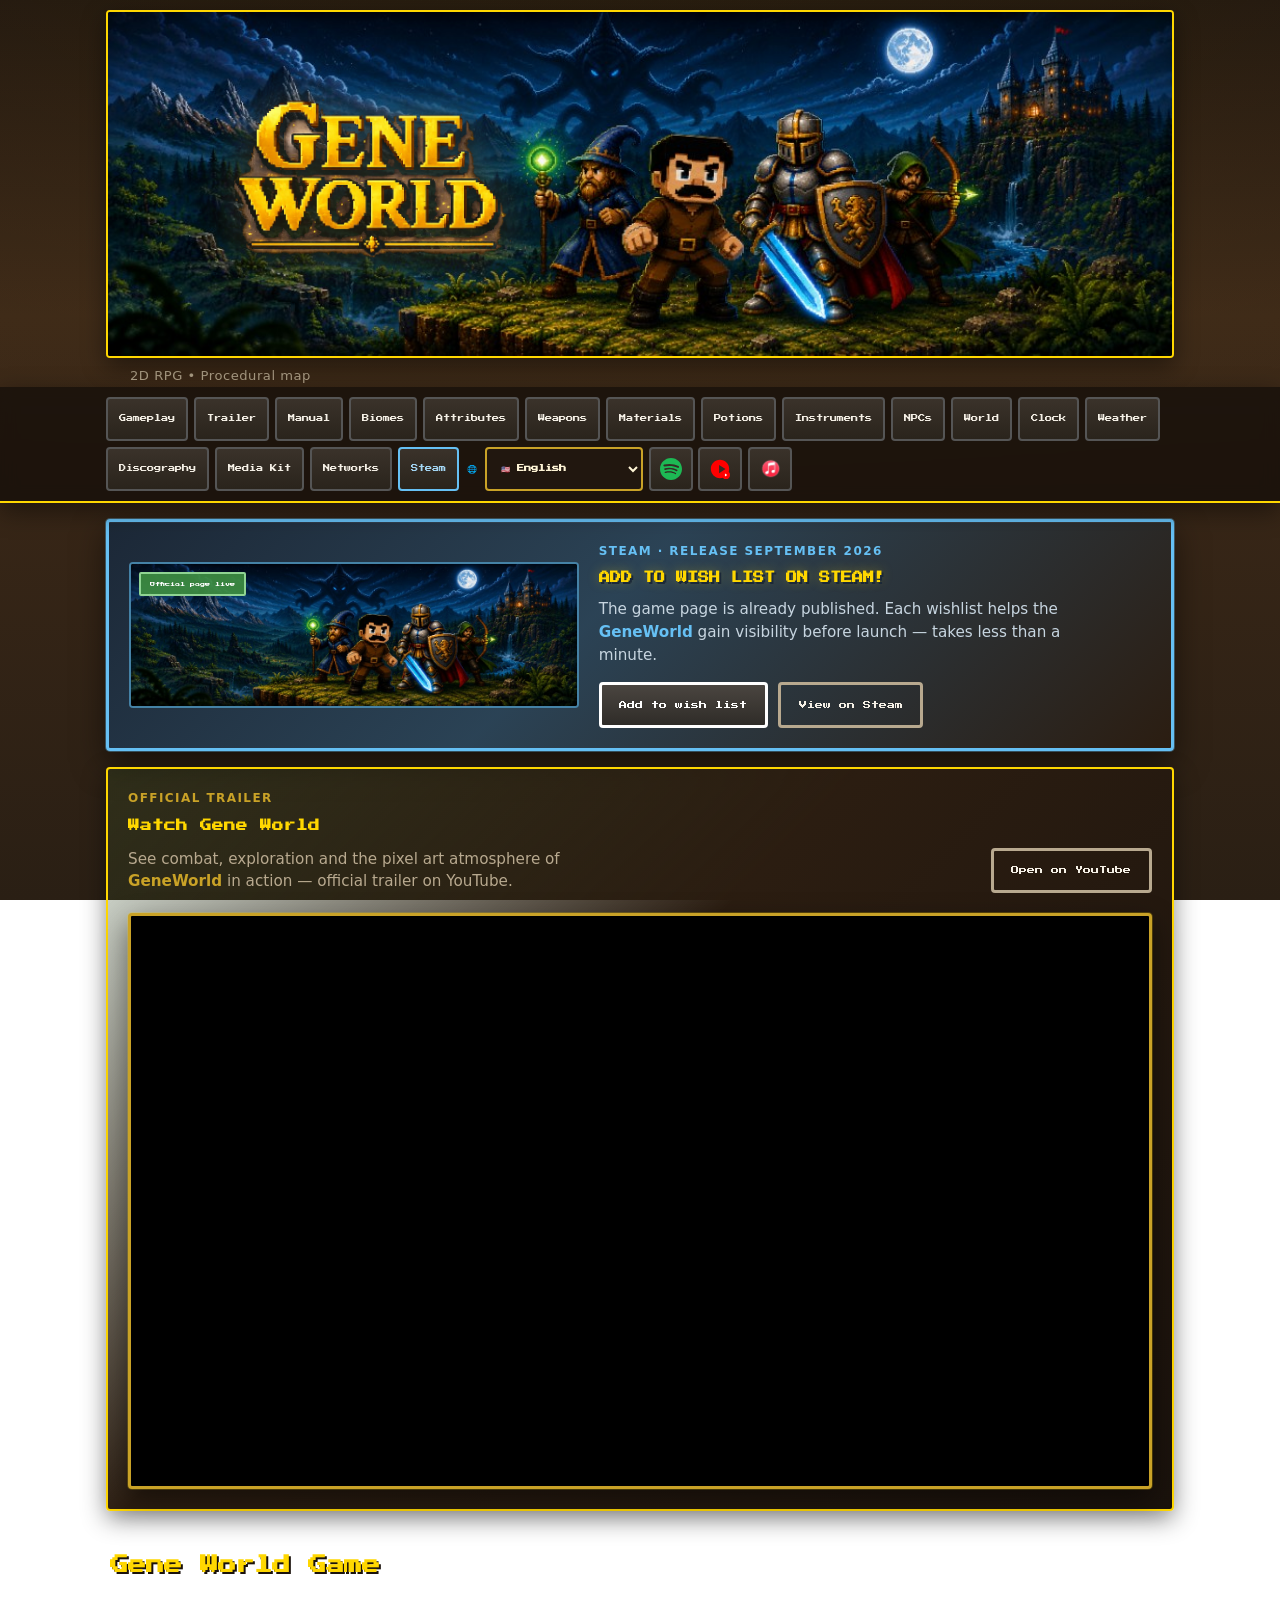
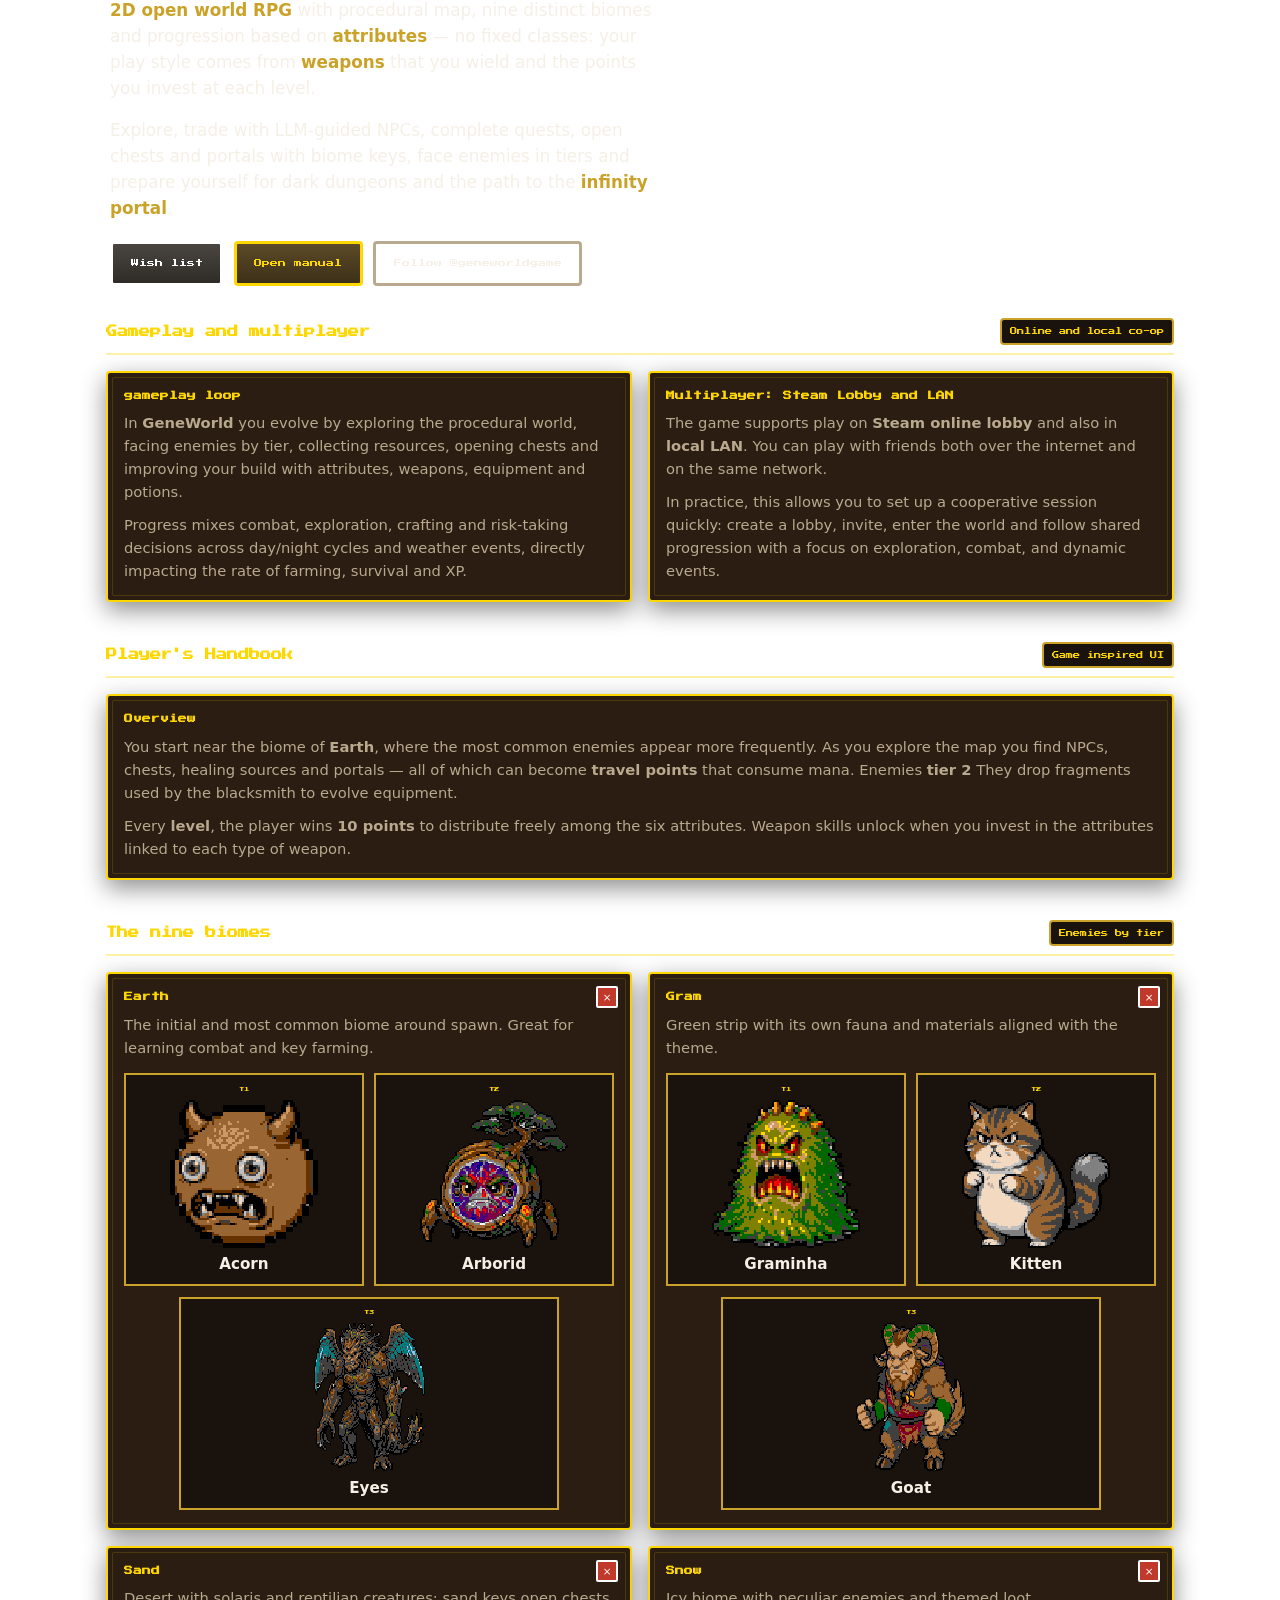
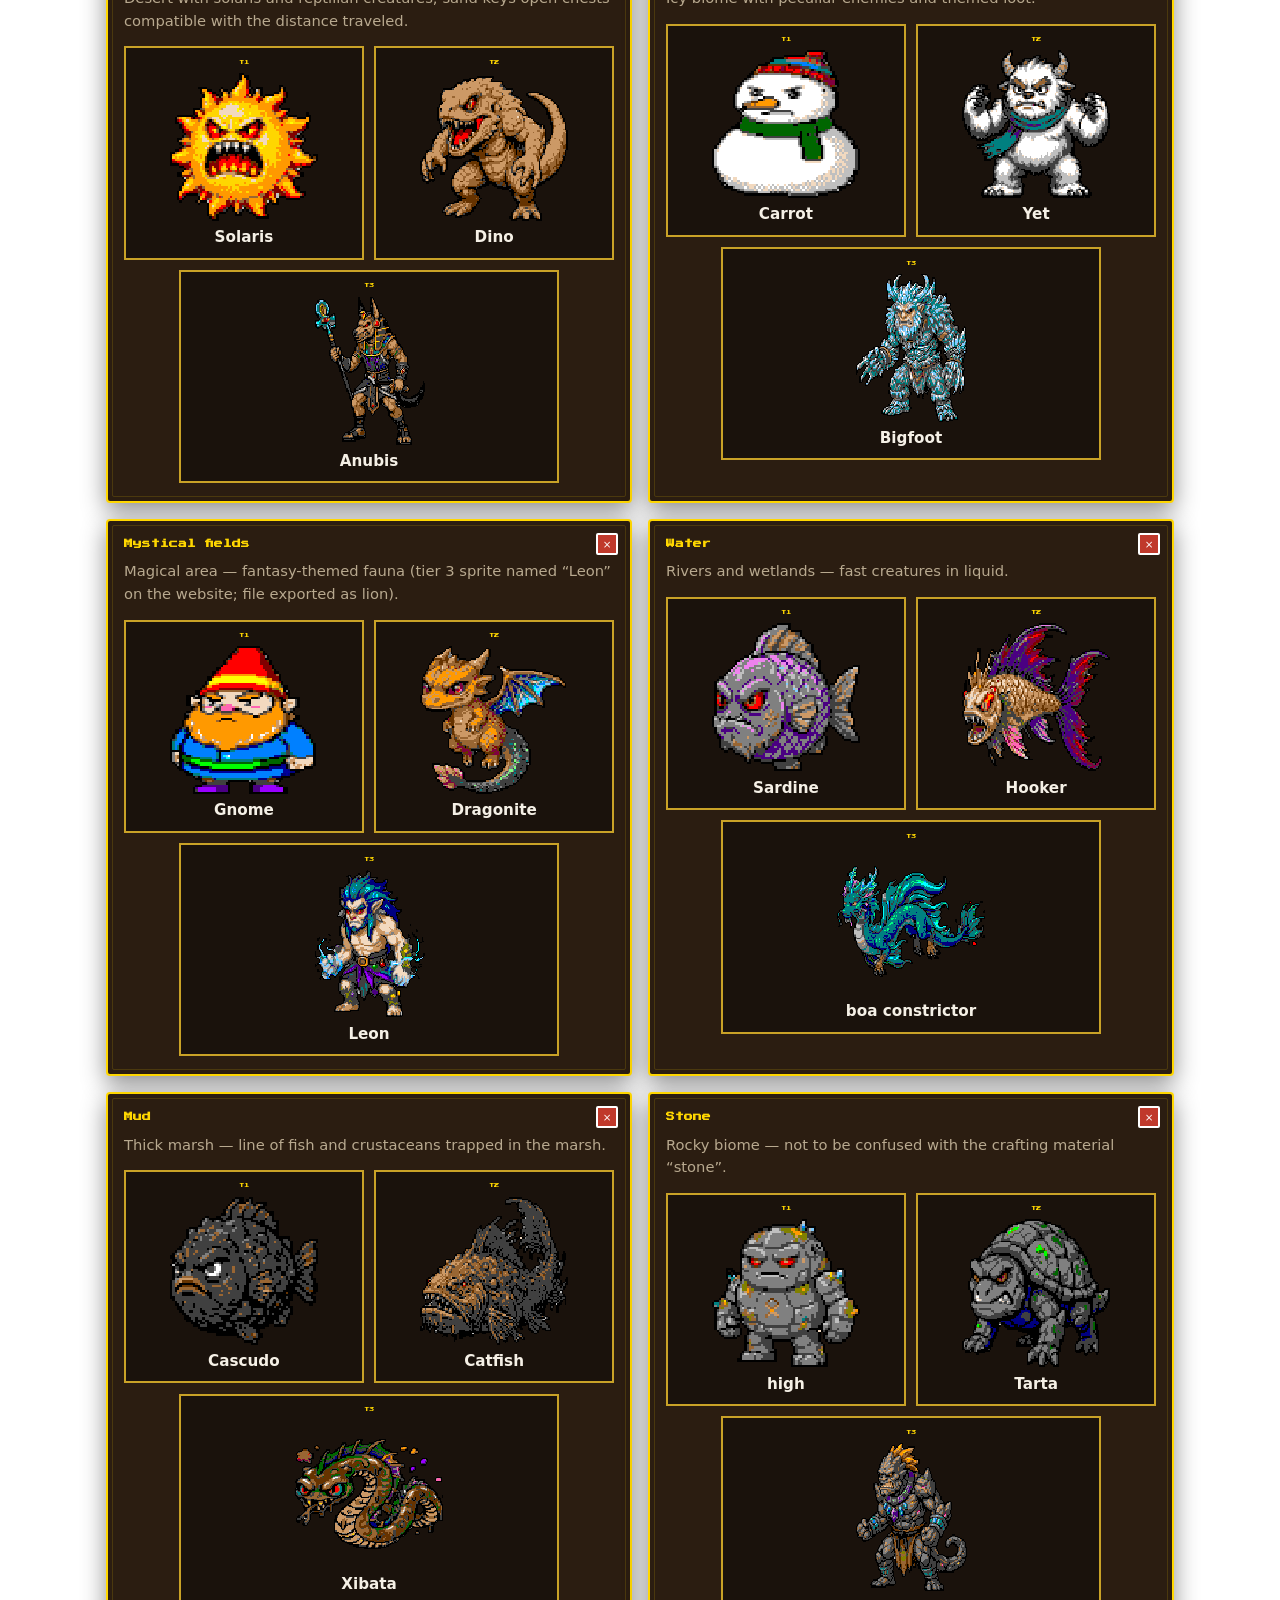
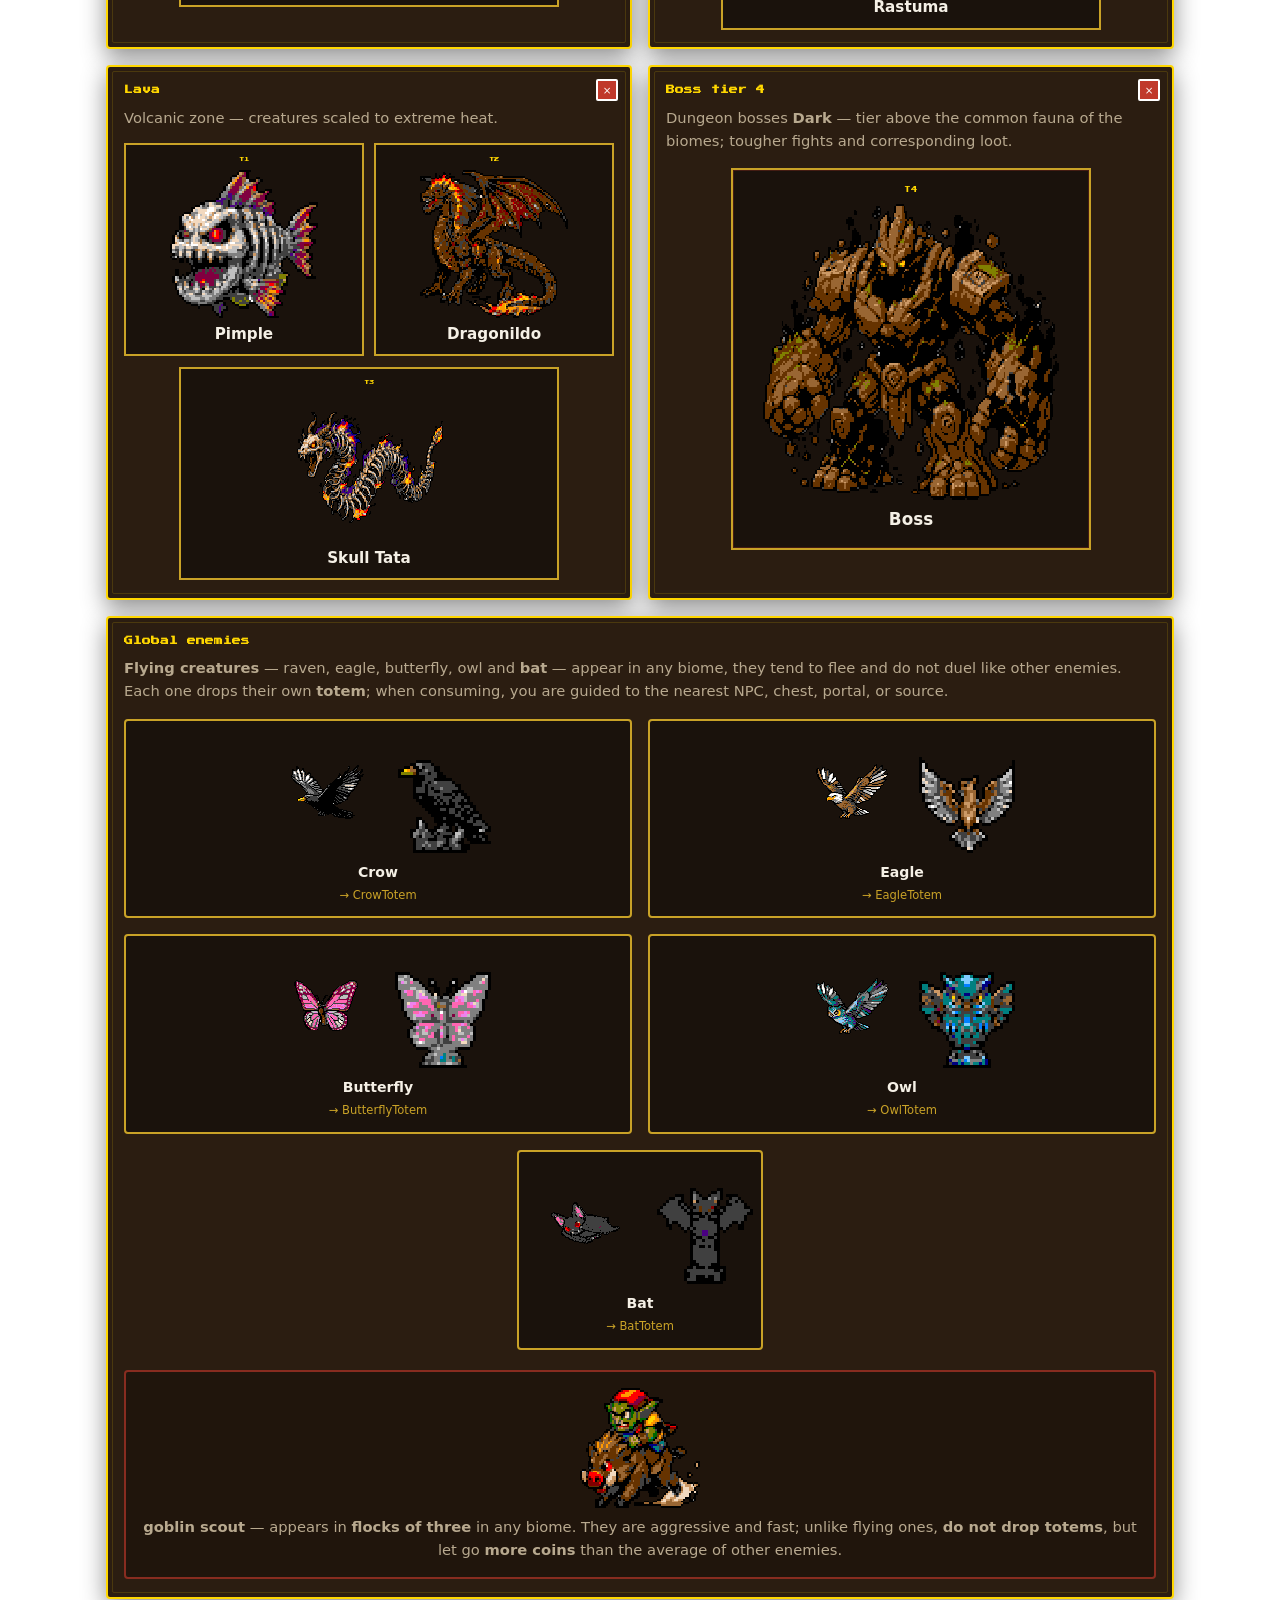
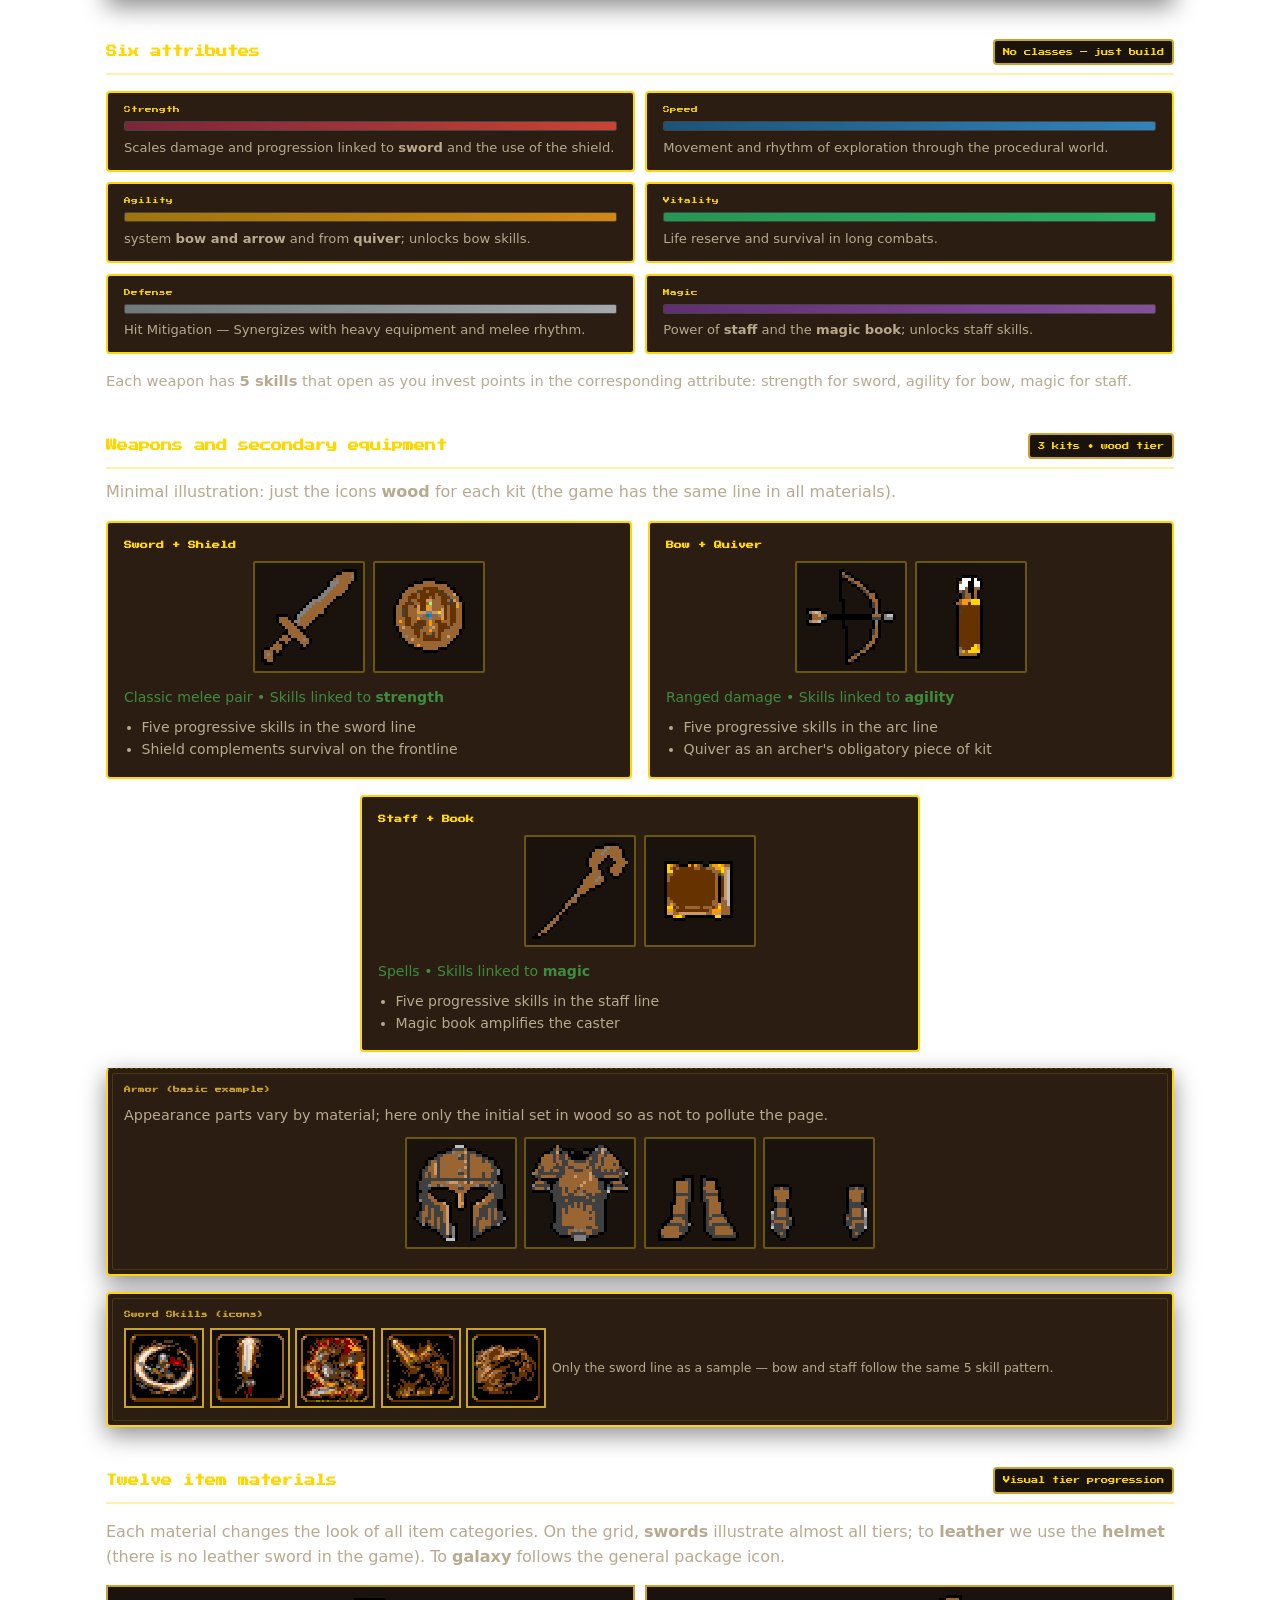
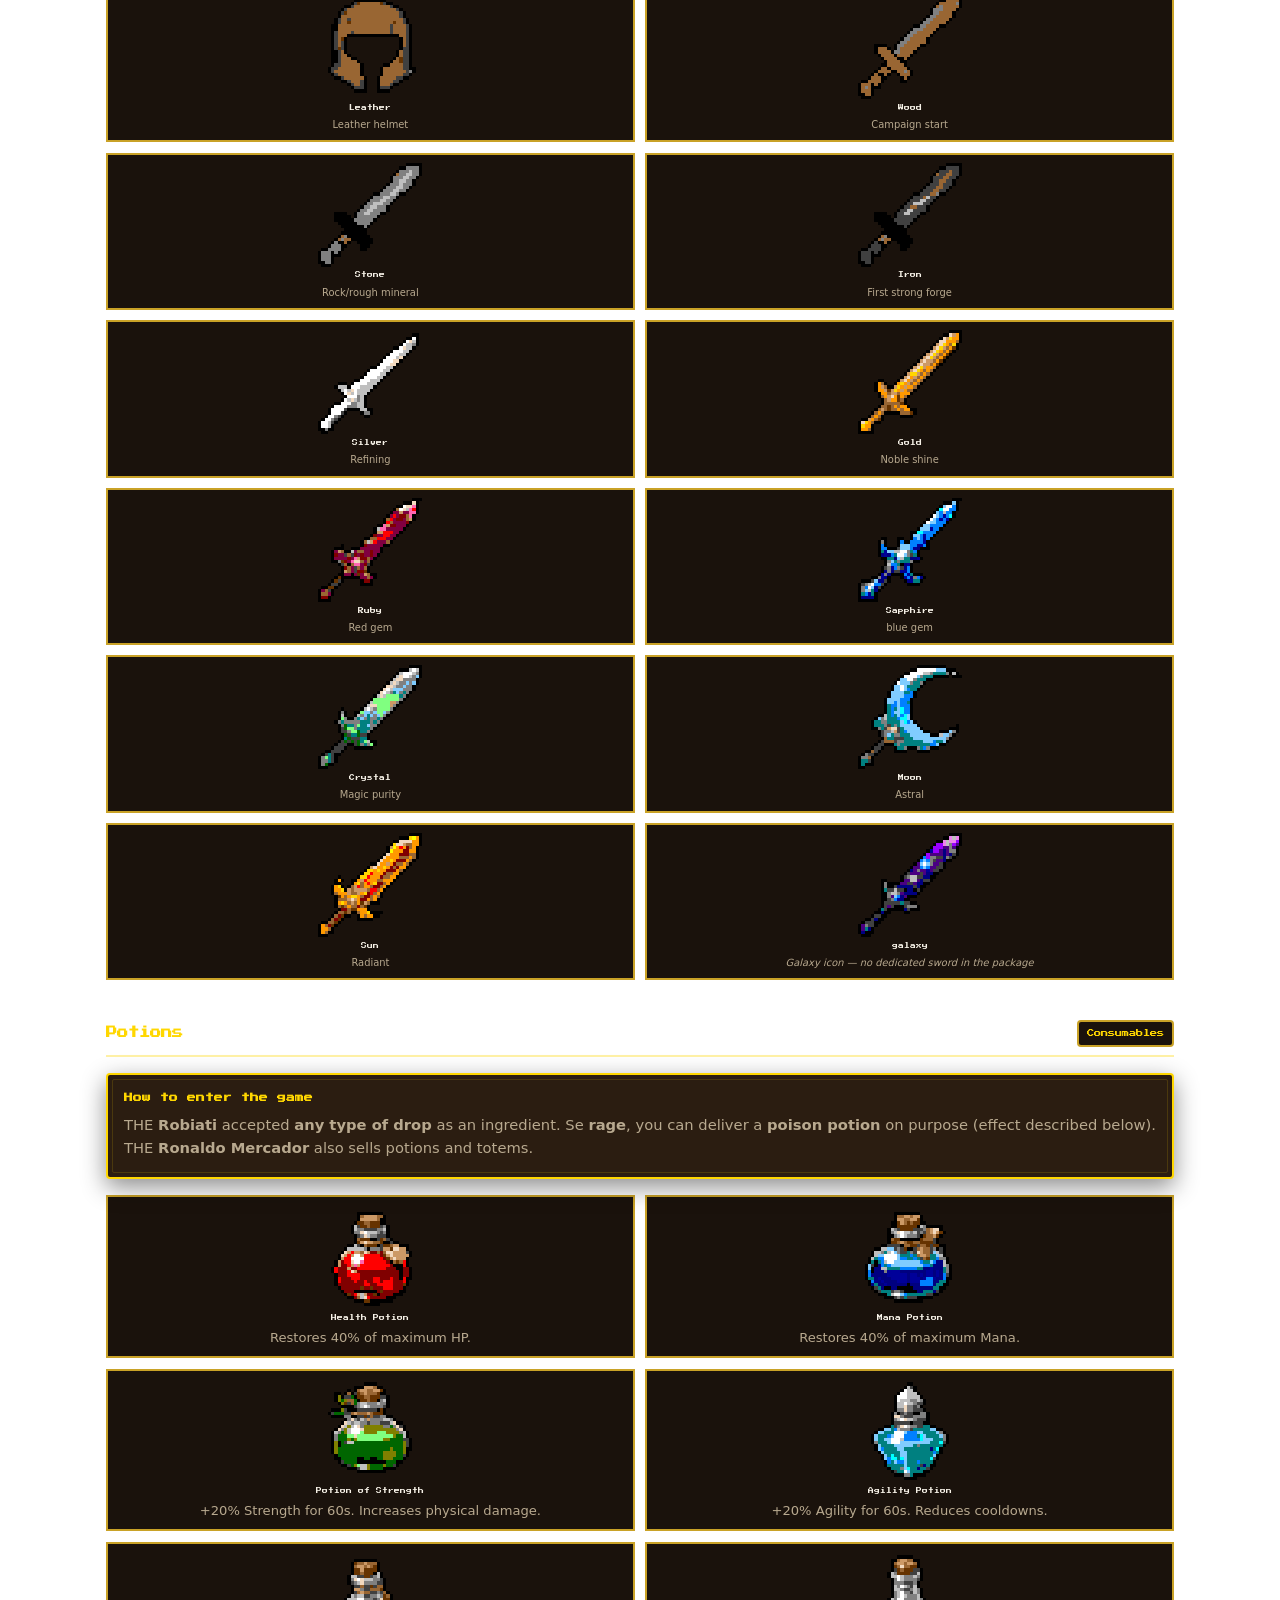
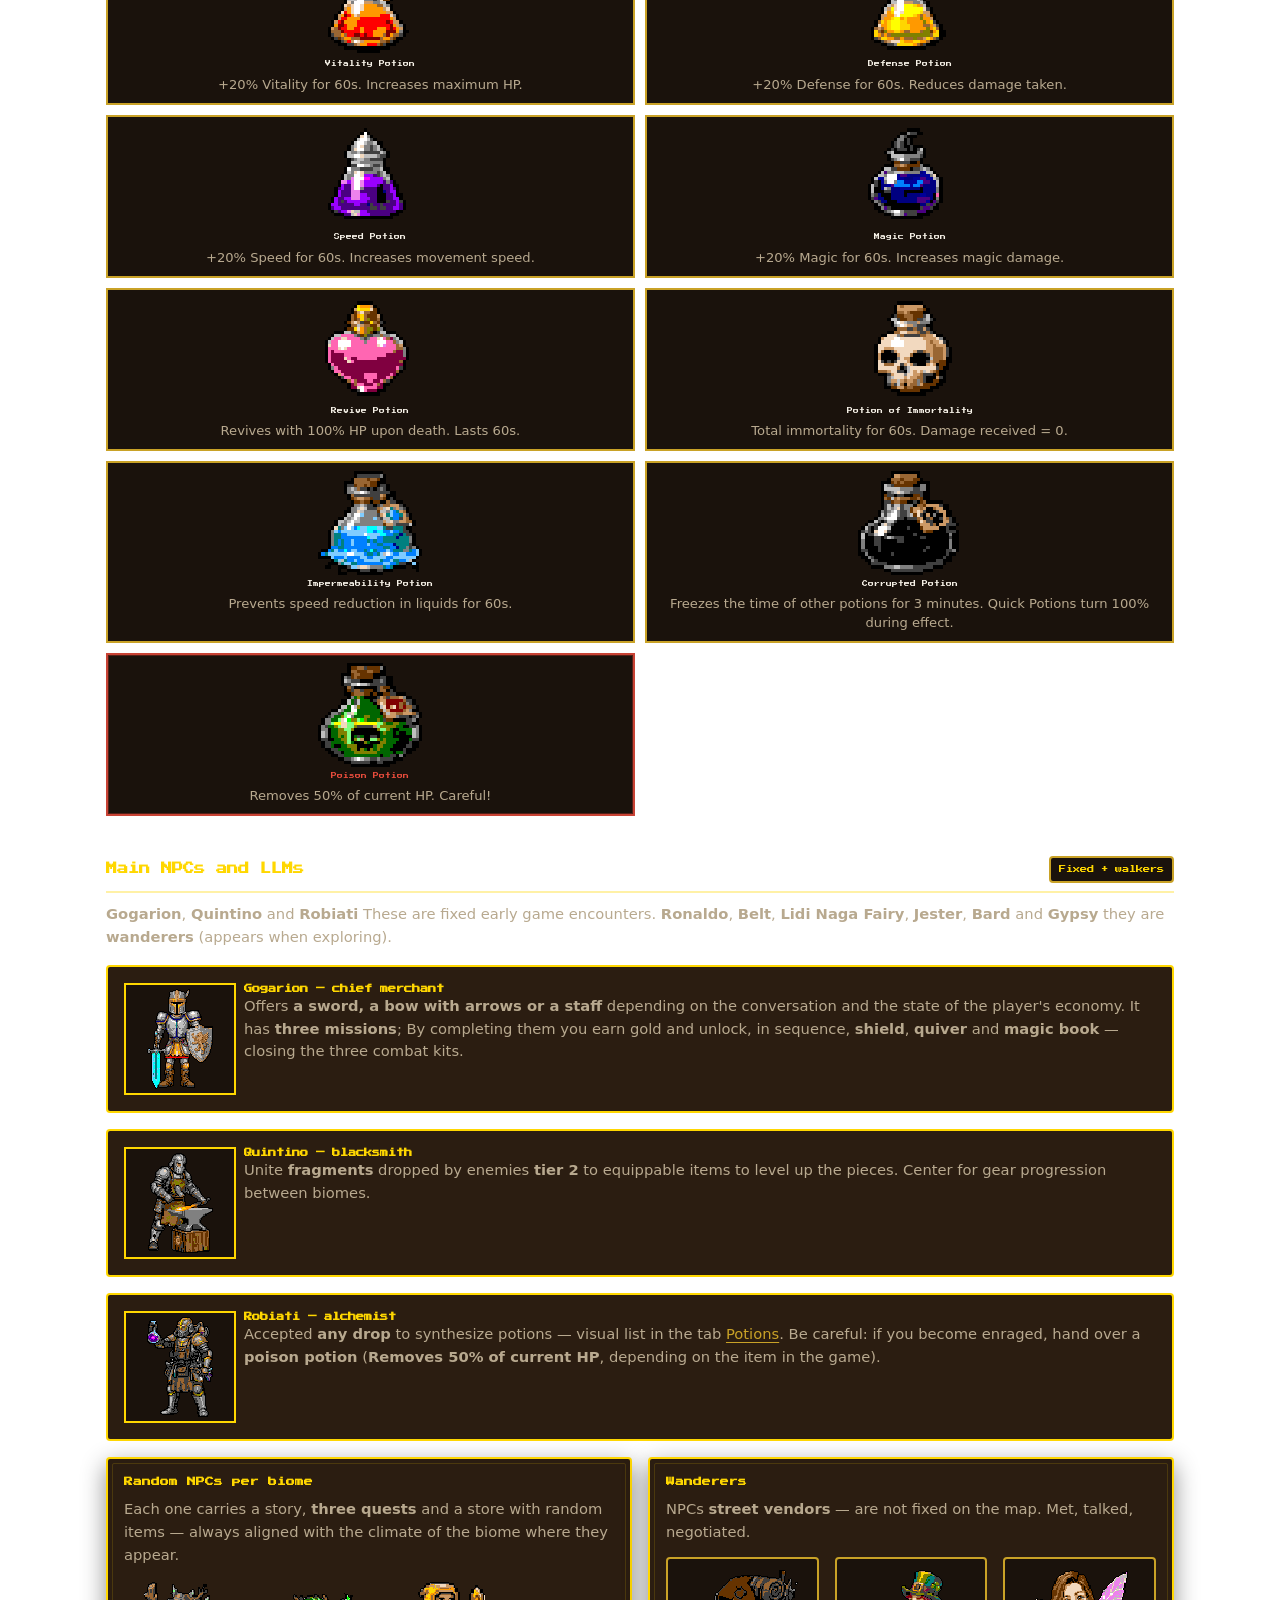
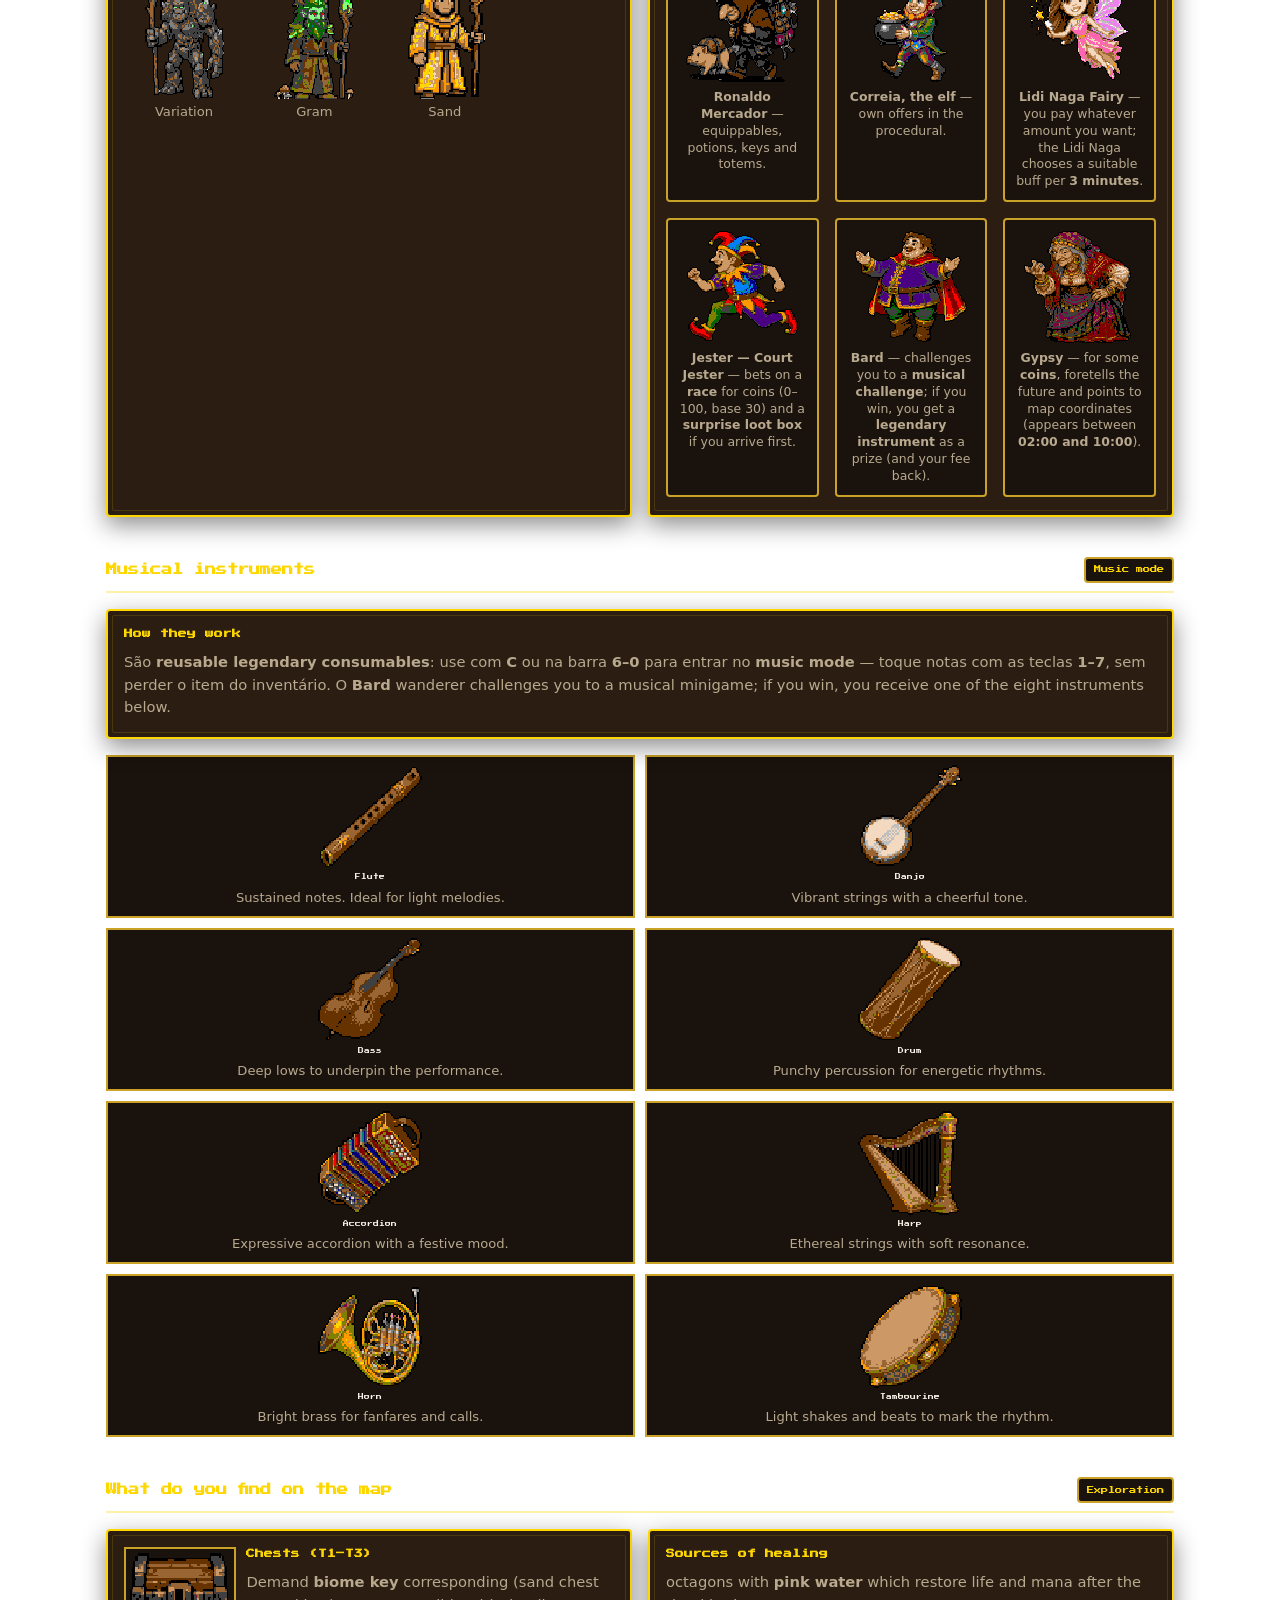
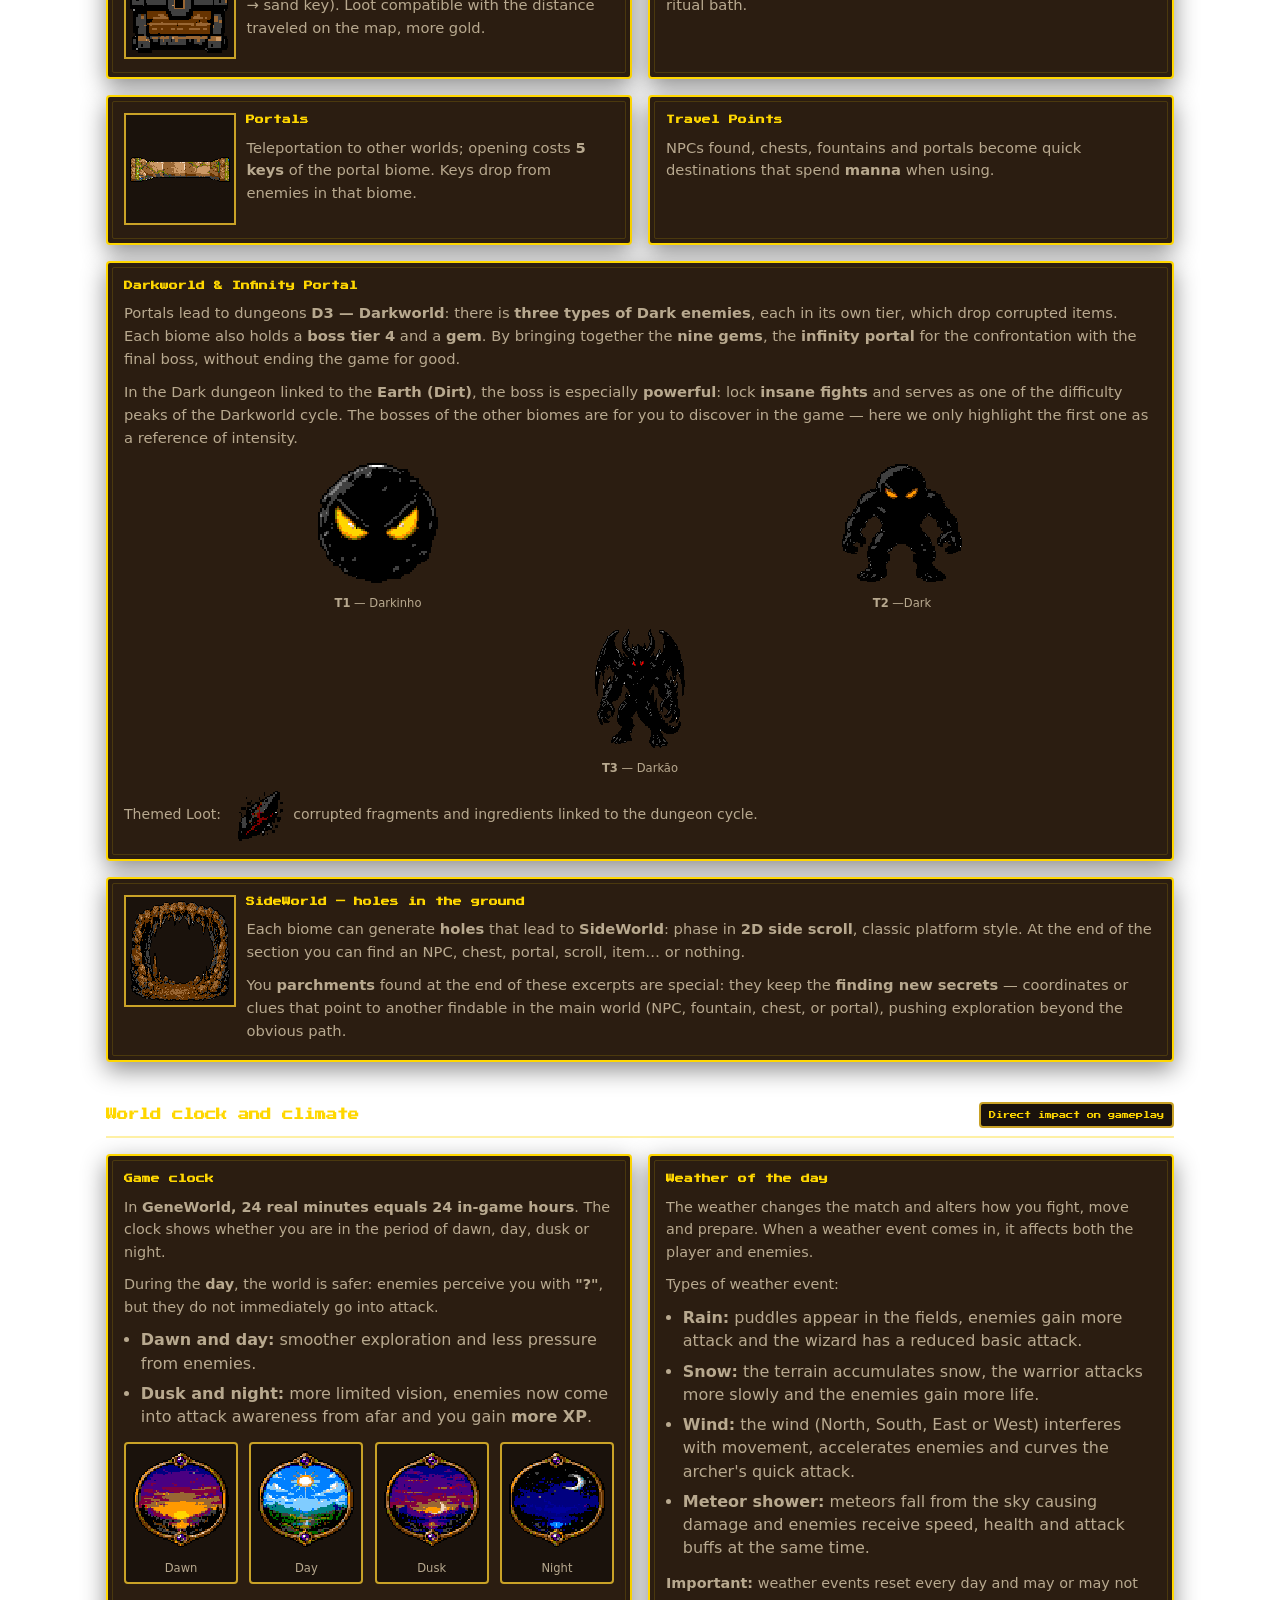
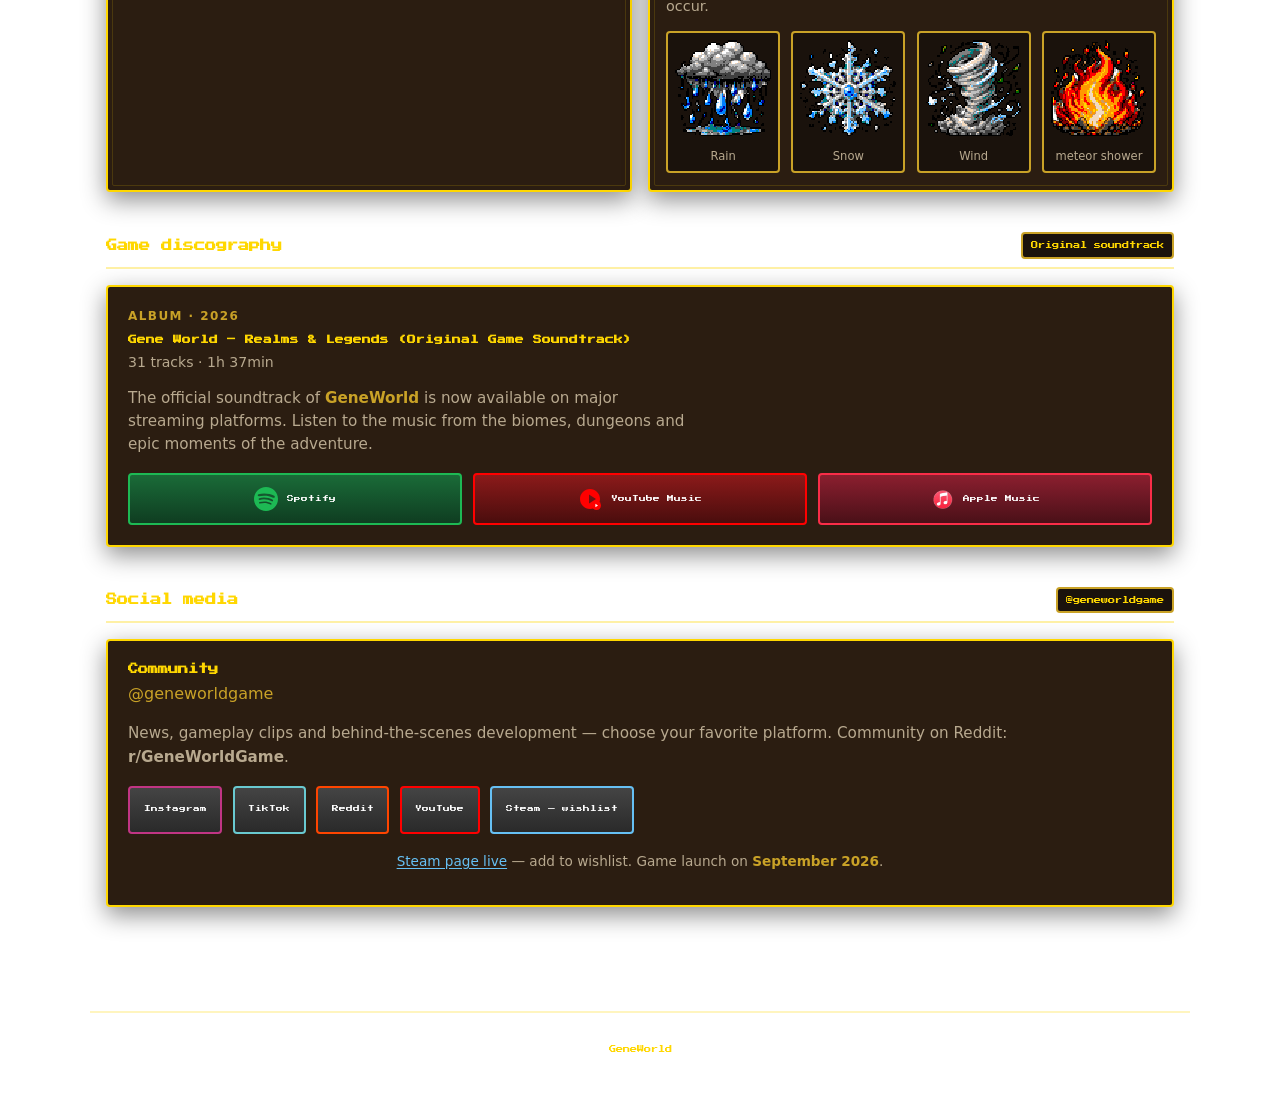
==== commit 7948f1ff: "trailer" ====
--- a/index.html
+++ b/index.html
@@ -55,6 +55,7 @@
     <div class="header-inner">
       <nav class="nav-main" aria-label="Principal">
         <a href="#gameplay">Gameplay</a>
+        <a href="#trailer">Trailer</a>
         <a href="#manual">Manual</a>
         <a href="#biomas">Biomas</a>
         <a href="#atributos">Atributos</a>
@@ -139,6 +140,38 @@
     </div>
   </aside>
 
+  <section id="trailer" class="trailer-spotlight" aria-labelledby="trailer-title">
+    <div class="trailer-spotlight__inner">
+      <div class="trailer-spotlight__head">
+        <div class="trailer-spotlight__copy">
+          <p class="trailer-spotlight__eyebrow">Trailer oficial</p>
+          <h2 id="trailer-title" class="pixel-title trailer-spotlight__title">Assista ao Gene World</h2>
+          <p class="trailer-spotlight__lead">
+            Veja combate, exploração e o clima pixel art do <strong>GeneWorld</strong> em ação — trailer oficial no YouTube.
+          </p>
+        </div>
+        <a
+          class="btn btn--ghost trailer-spotlight__link"
+          href="https://www.youtube.com/watch?v=GYhis8tiedg"
+          target="_blank"
+          rel="noopener noreferrer">
+          Abrir no YouTube
+        </a>
+      </div>
+      <div class="trailer-spotlight__player">
+        <div class="video-embed video-embed--wide">
+          <iframe
+            src="https://www.youtube.com/embed/GYhis8tiedg"
+            title="Gene World — trailer oficial"
+            allow="accelerometer; autoplay; clipboard-write; encrypted-media; gyroscope; picture-in-picture; web-share"
+            allowfullscreen
+            loading="lazy">
+          </iframe>
+        </div>
+      </div>
+    </div>
+  </section>
+
   <section class="hero">
     <div class="hero-copy">
       <h1 class="pixel-title">Gene World Game</h1>
--- a/styles.css
+++ b/styles.css
@@ -447,6 +447,90 @@
   gap: 0.65rem;
 }
 
+/* Official trailer (YouTube embed) */
+.trailer-spotlight {
+  max-width: 1100px;
+  margin: 1rem auto 0;
+  padding: 0 max(1rem, env(safe-area-inset-left)) 0 max(1rem, env(safe-area-inset-right));
+}
+
+.trailer-spotlight__inner {
+  display: grid;
+  gap: 1.25rem;
+  padding: 1.25rem;
+  border: var(--border-ui);
+  border-radius: var(--radius);
+  background:
+    linear-gradient(135deg, rgba(61, 142, 64, 0.12) 0%, var(--panel) 42%, var(--panel-alt) 100%);
+  box-shadow: var(--shadow-panel);
+}
+
+.trailer-spotlight__head {
+  display: flex;
+  flex-wrap: wrap;
+  align-items: flex-end;
+  justify-content: space-between;
+  gap: 1rem;
+}
+
+.trailer-spotlight__link {
+  flex-shrink: 0;
+}
+
+.trailer-spotlight__eyebrow {
+  margin: 0 0 0.5rem;
+  font-size: 0.75rem;
+  text-transform: uppercase;
+  letter-spacing: 0.12em;
+  color: var(--gold-dim);
+  font-weight: 600;
+}
+
+.trailer-spotlight__title {
+  font-size: clamp(0.55rem, 2.8vw, 0.72rem);
+  color: var(--gold);
+  margin: 0 0 0.85rem;
+  line-height: 1.6;
+}
+
+.trailer-spotlight__lead {
+  margin: 0;
+  font-size: 0.95rem;
+  color: var(--text-muted);
+  max-width: 52ch;
+  line-height: 1.5;
+}
+
+.trailer-spotlight__lead strong {
+  color: var(--gold-dim);
+}
+
+.trailer-spotlight__player {
+  width: 100%;
+}
+
+.video-embed {
+  width: 100%;
+  border: 3px solid var(--gold-dim);
+  border-radius: var(--radius);
+  overflow: hidden;
+  background: #000;
+  box-shadow:
+    0 0 0 1px rgba(255, 215, 0, 0.2),
+    0 10px 28px rgba(0, 0, 0, 0.45);
+}
+
+.video-embed--wide {
+  aspect-ratio: 16 / 9;
+}
+
+.video-embed iframe {
+  display: block;
+  width: 100%;
+  height: 100%;
+  border: 0;
+}
+
 .btn--steam {
   border-color: #66c0f4;
   background: linear-gradient(180deg, #2a475e 0%, #1b2838 100%);
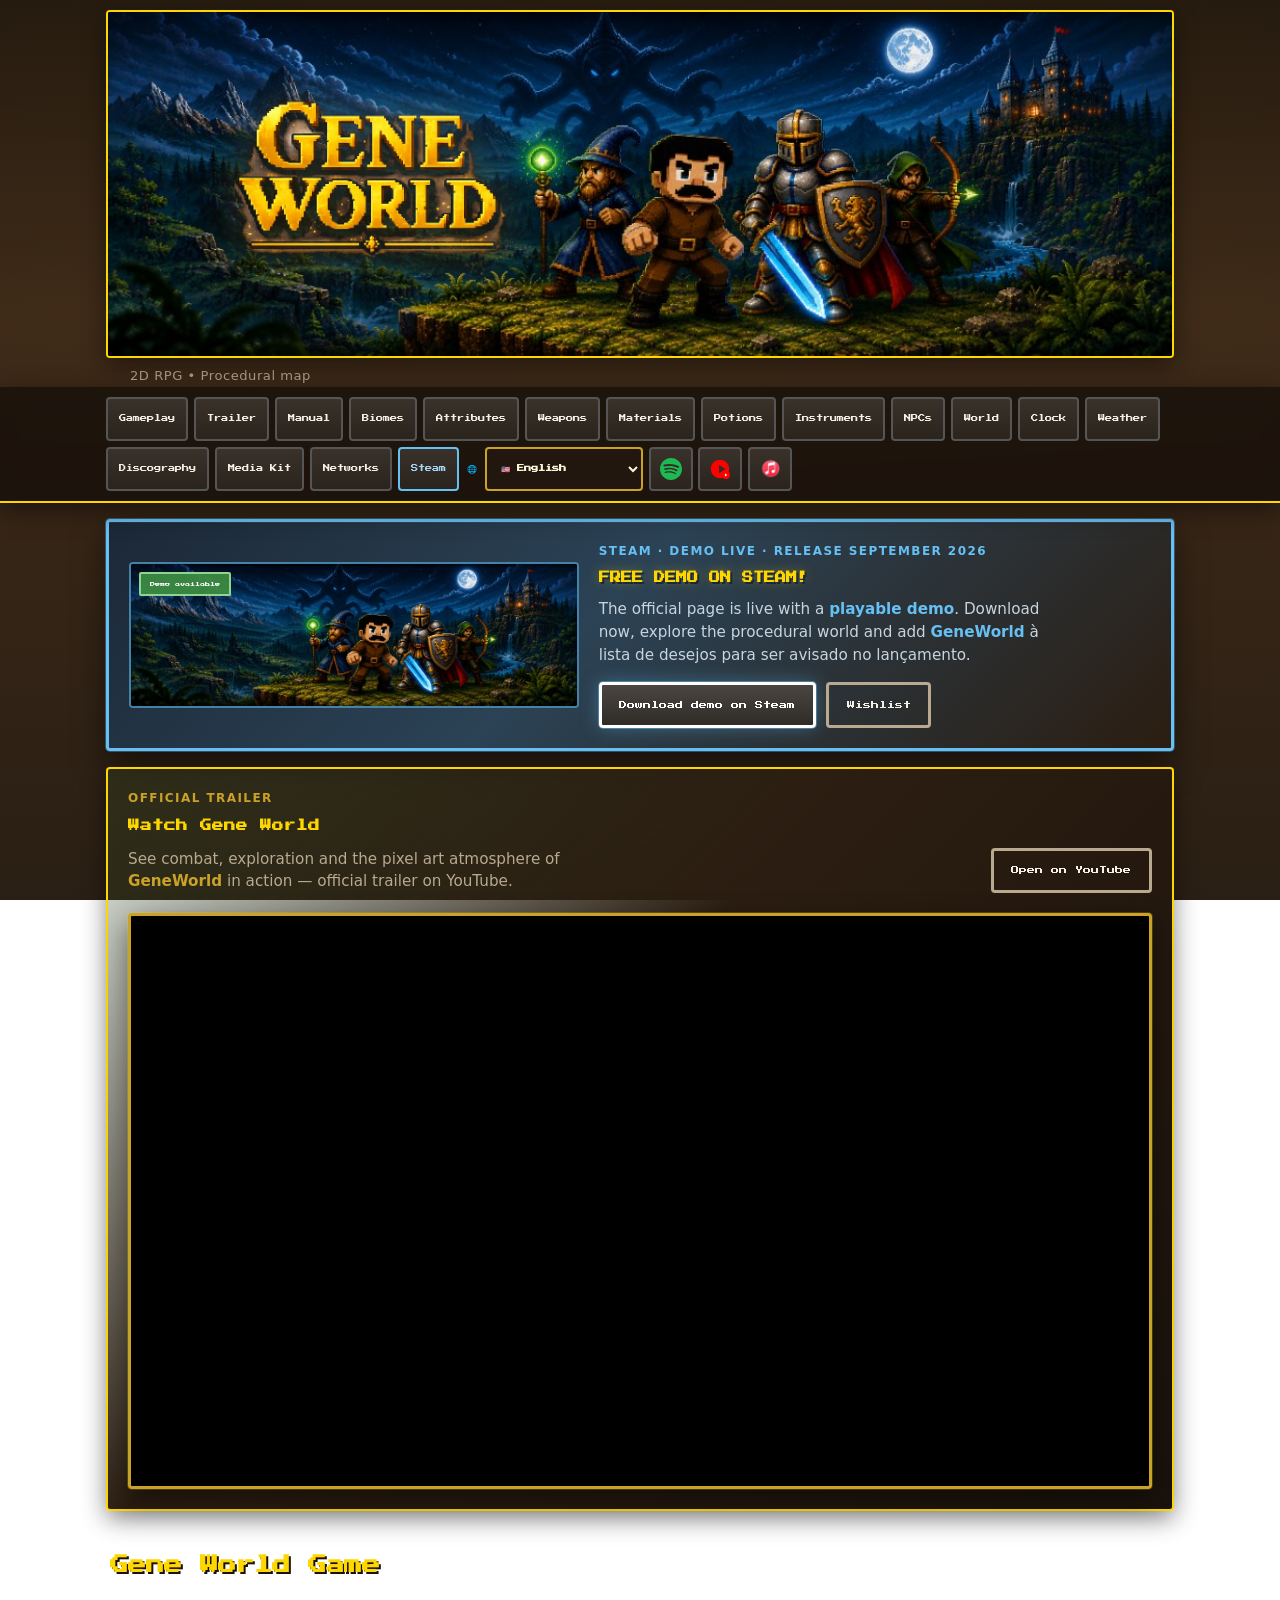
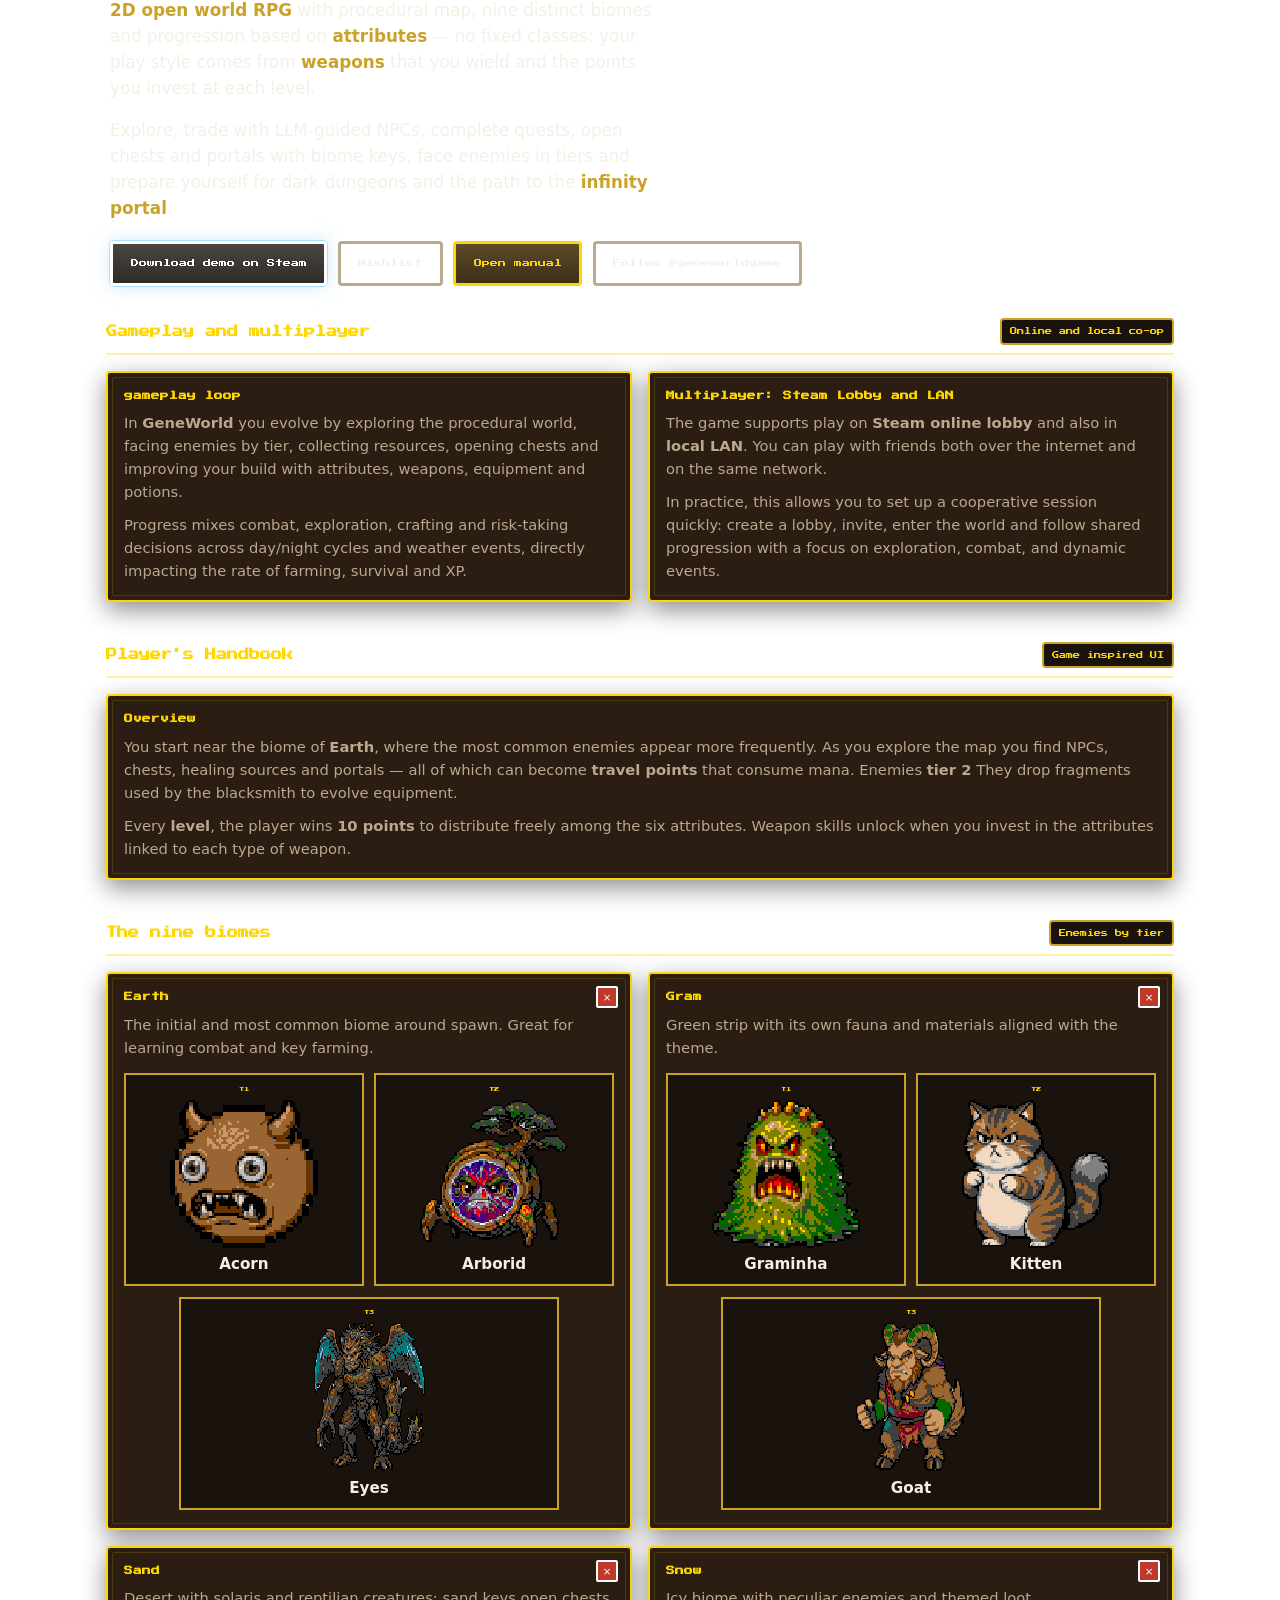
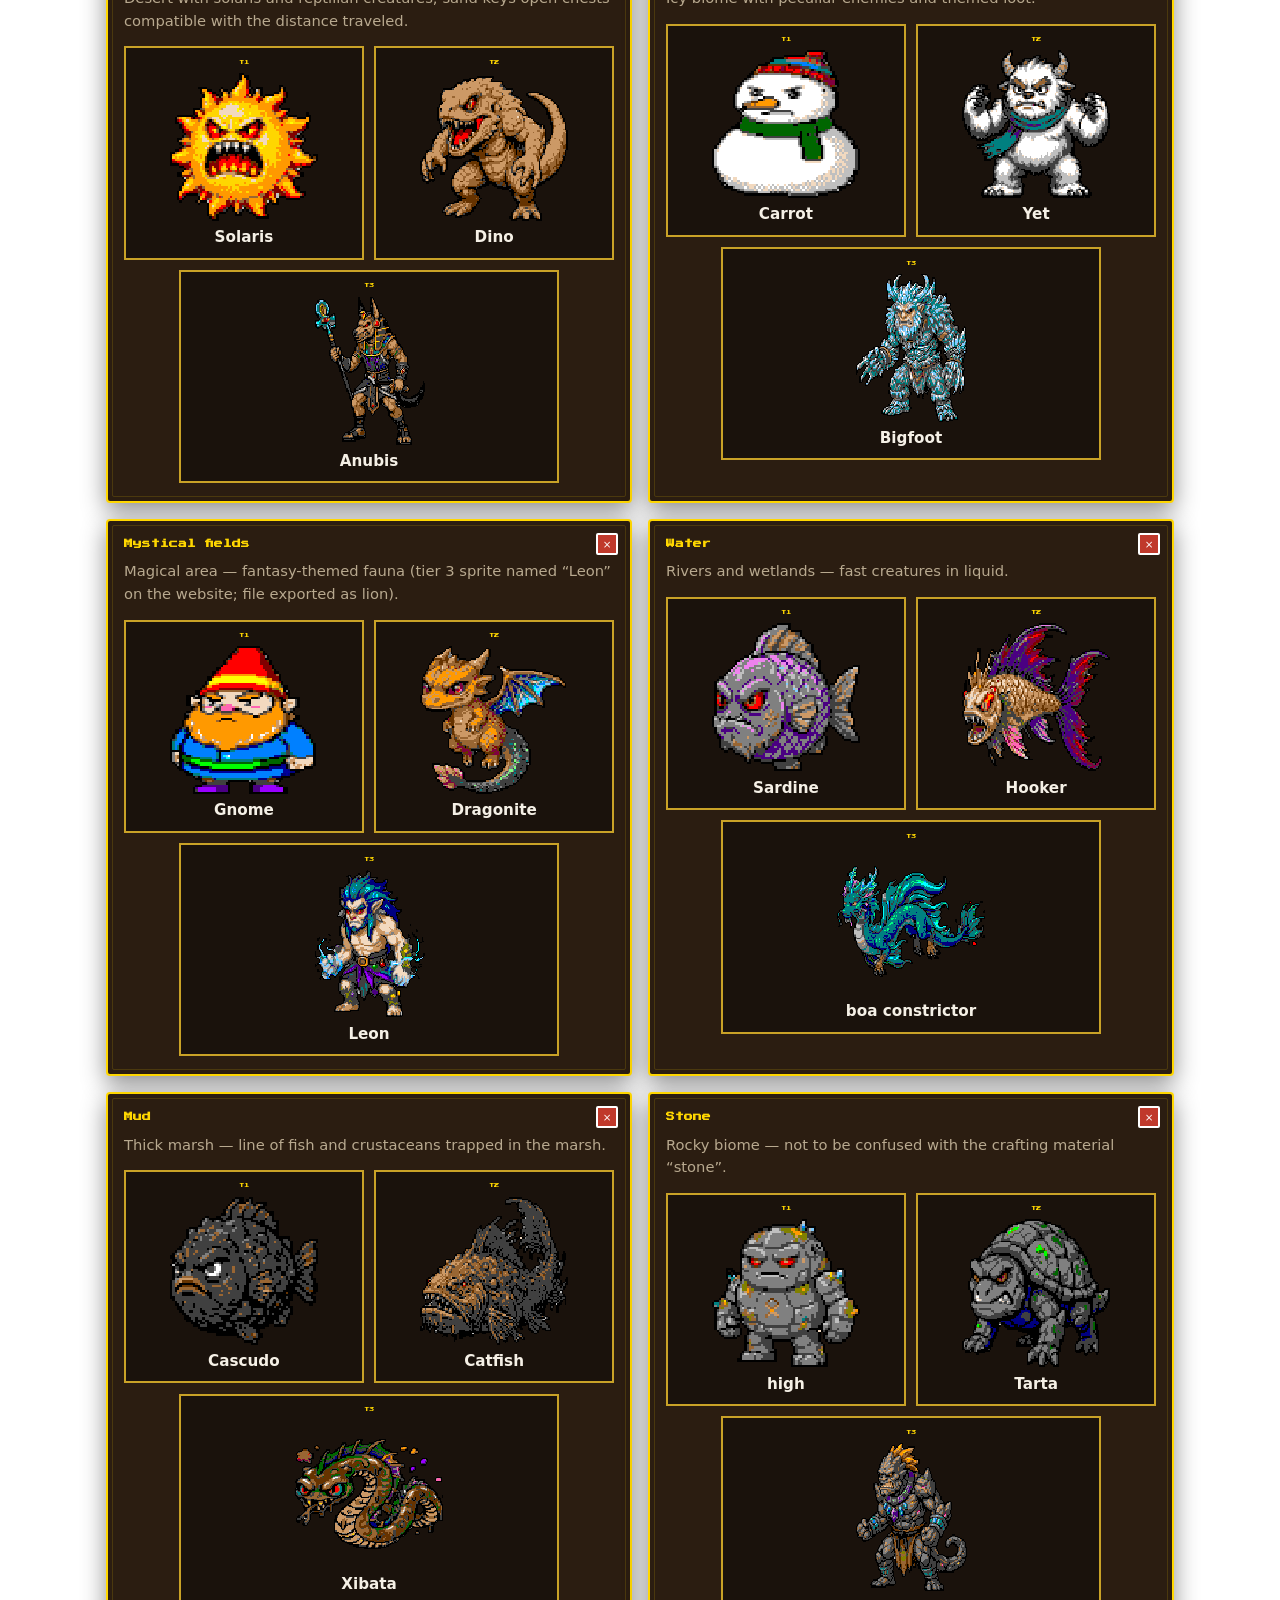
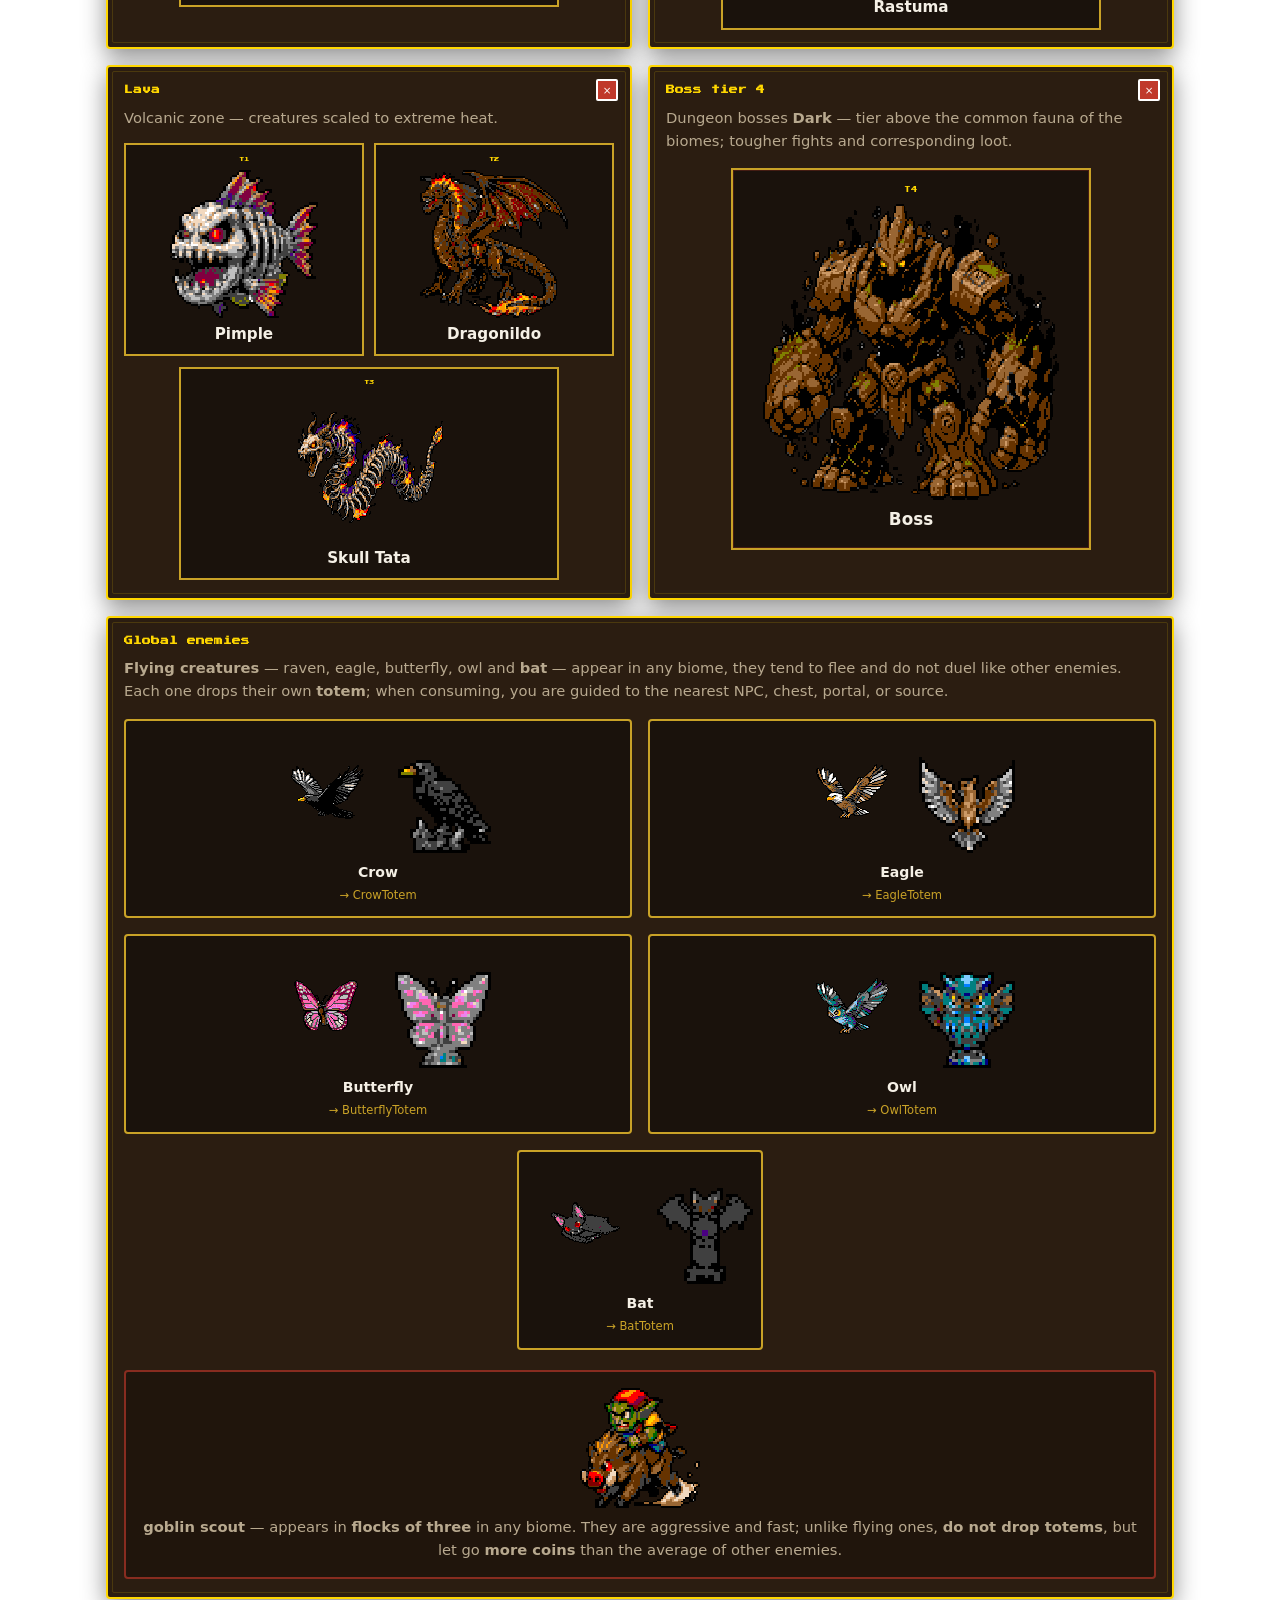
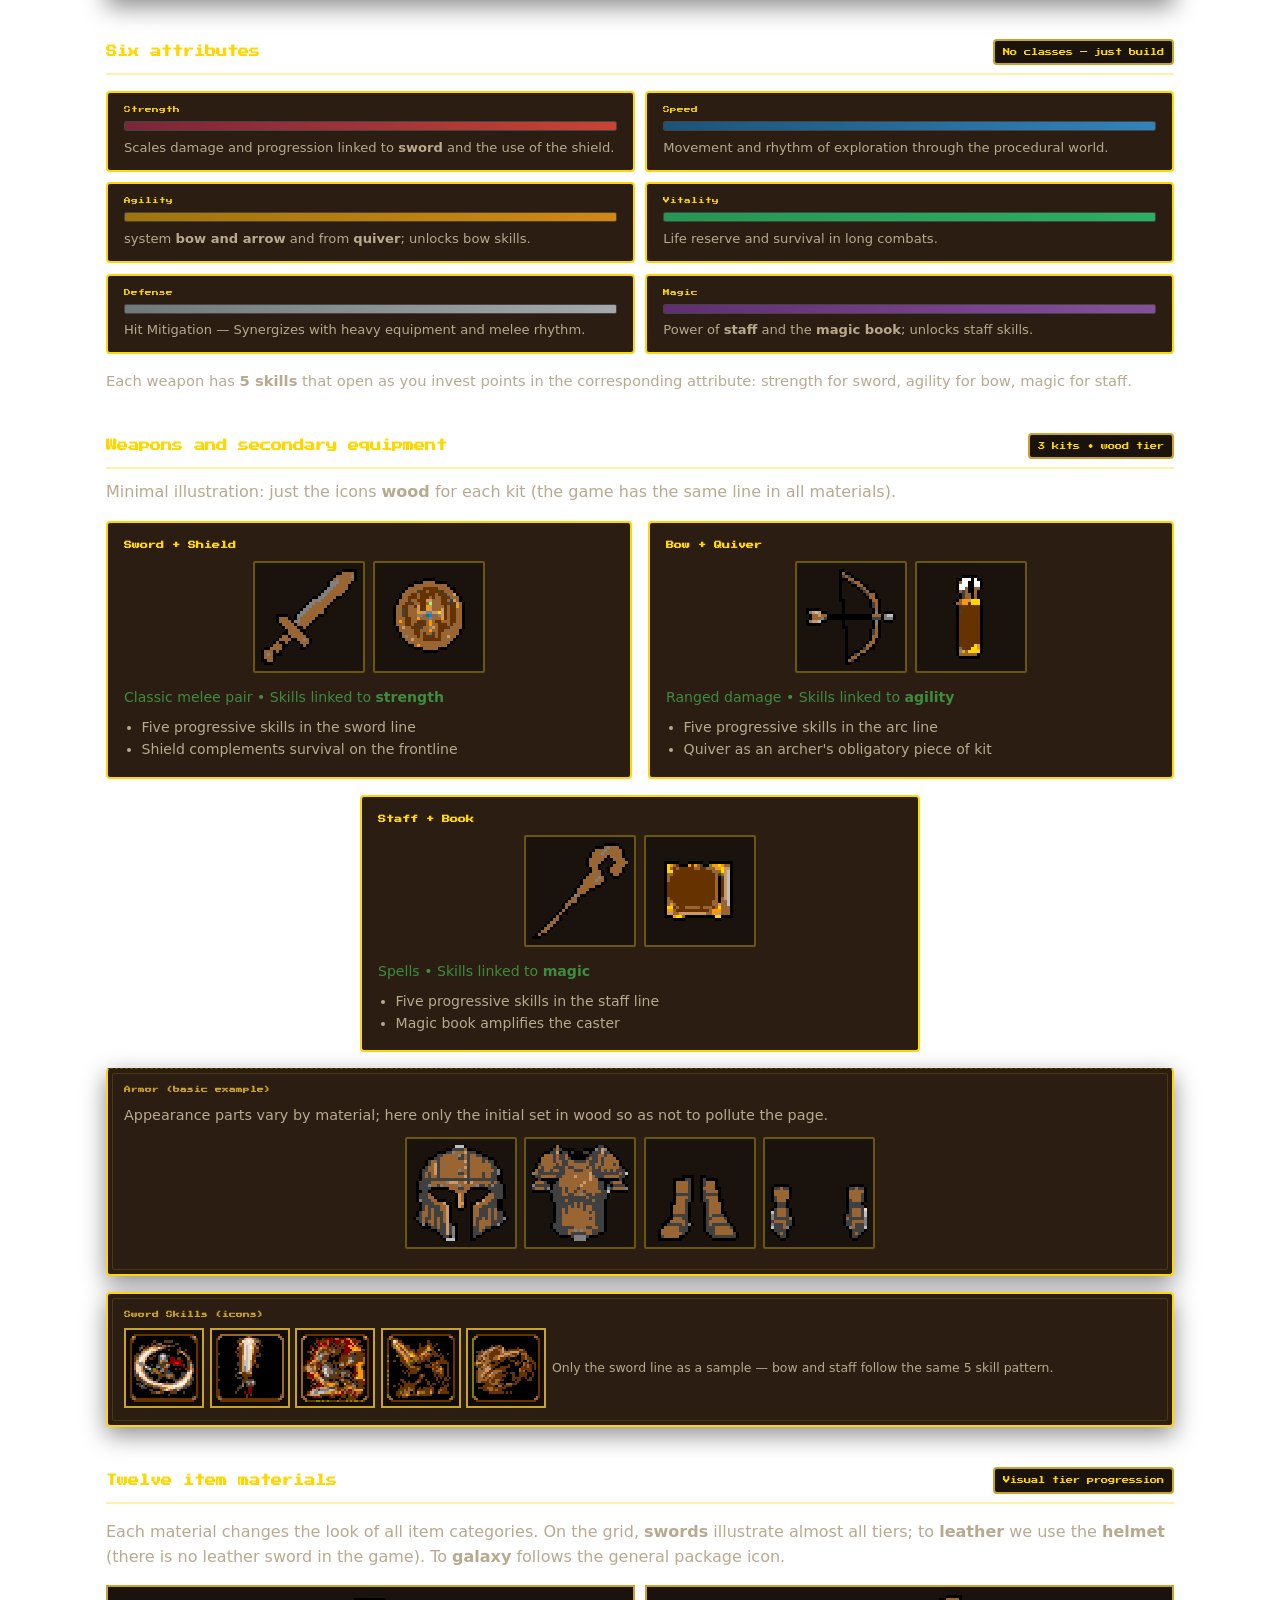
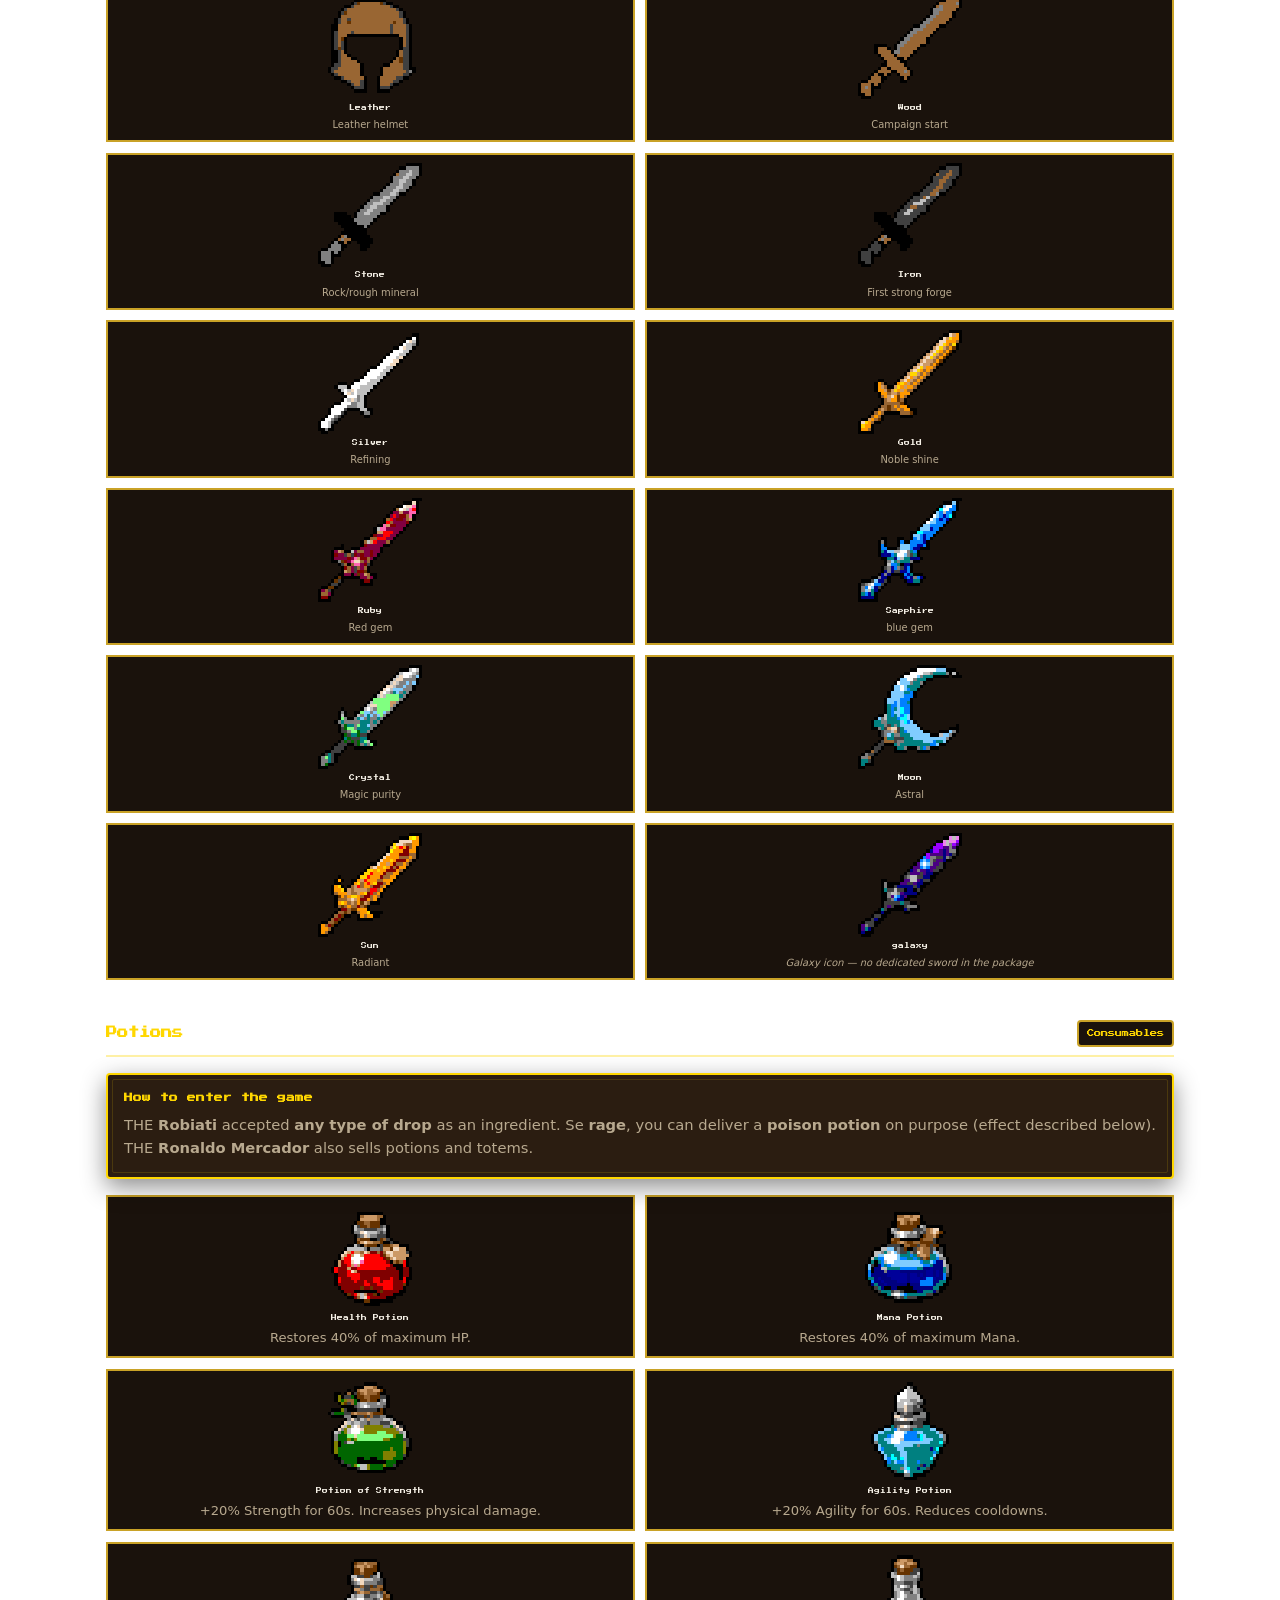
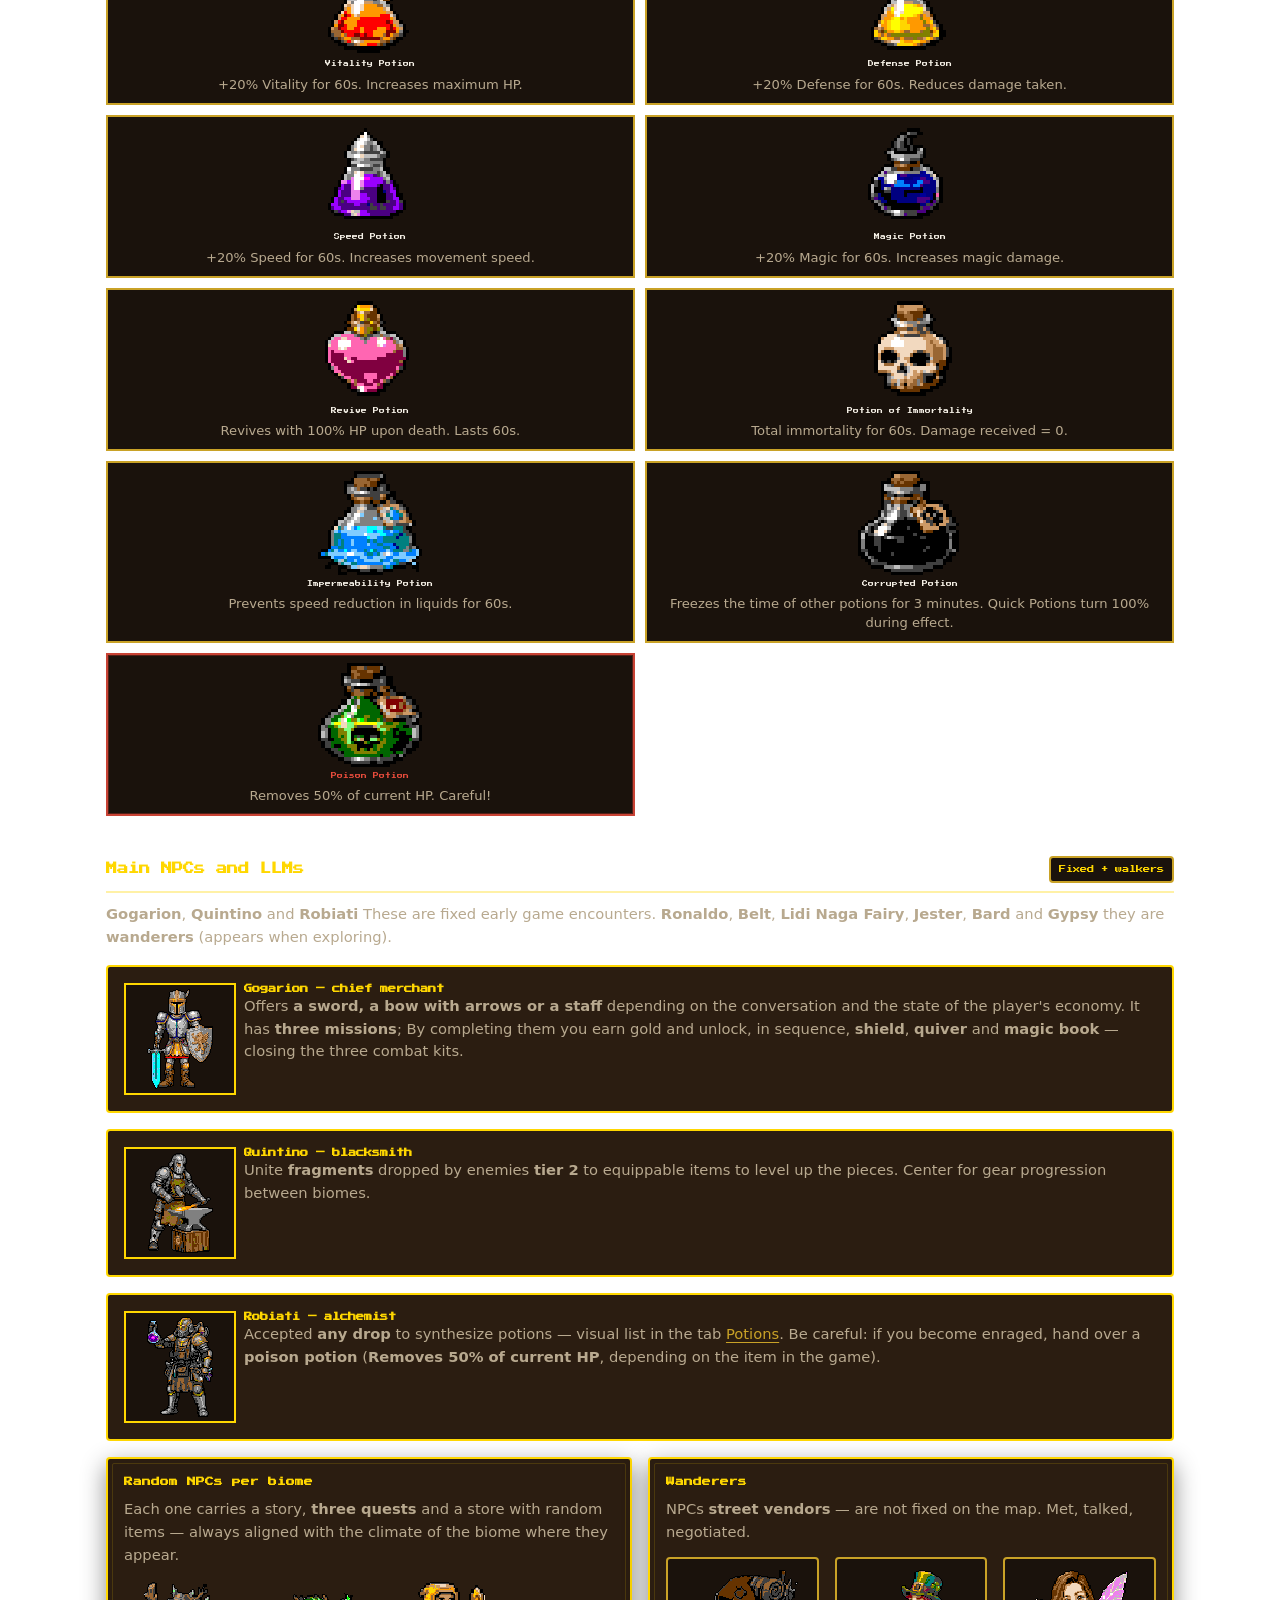
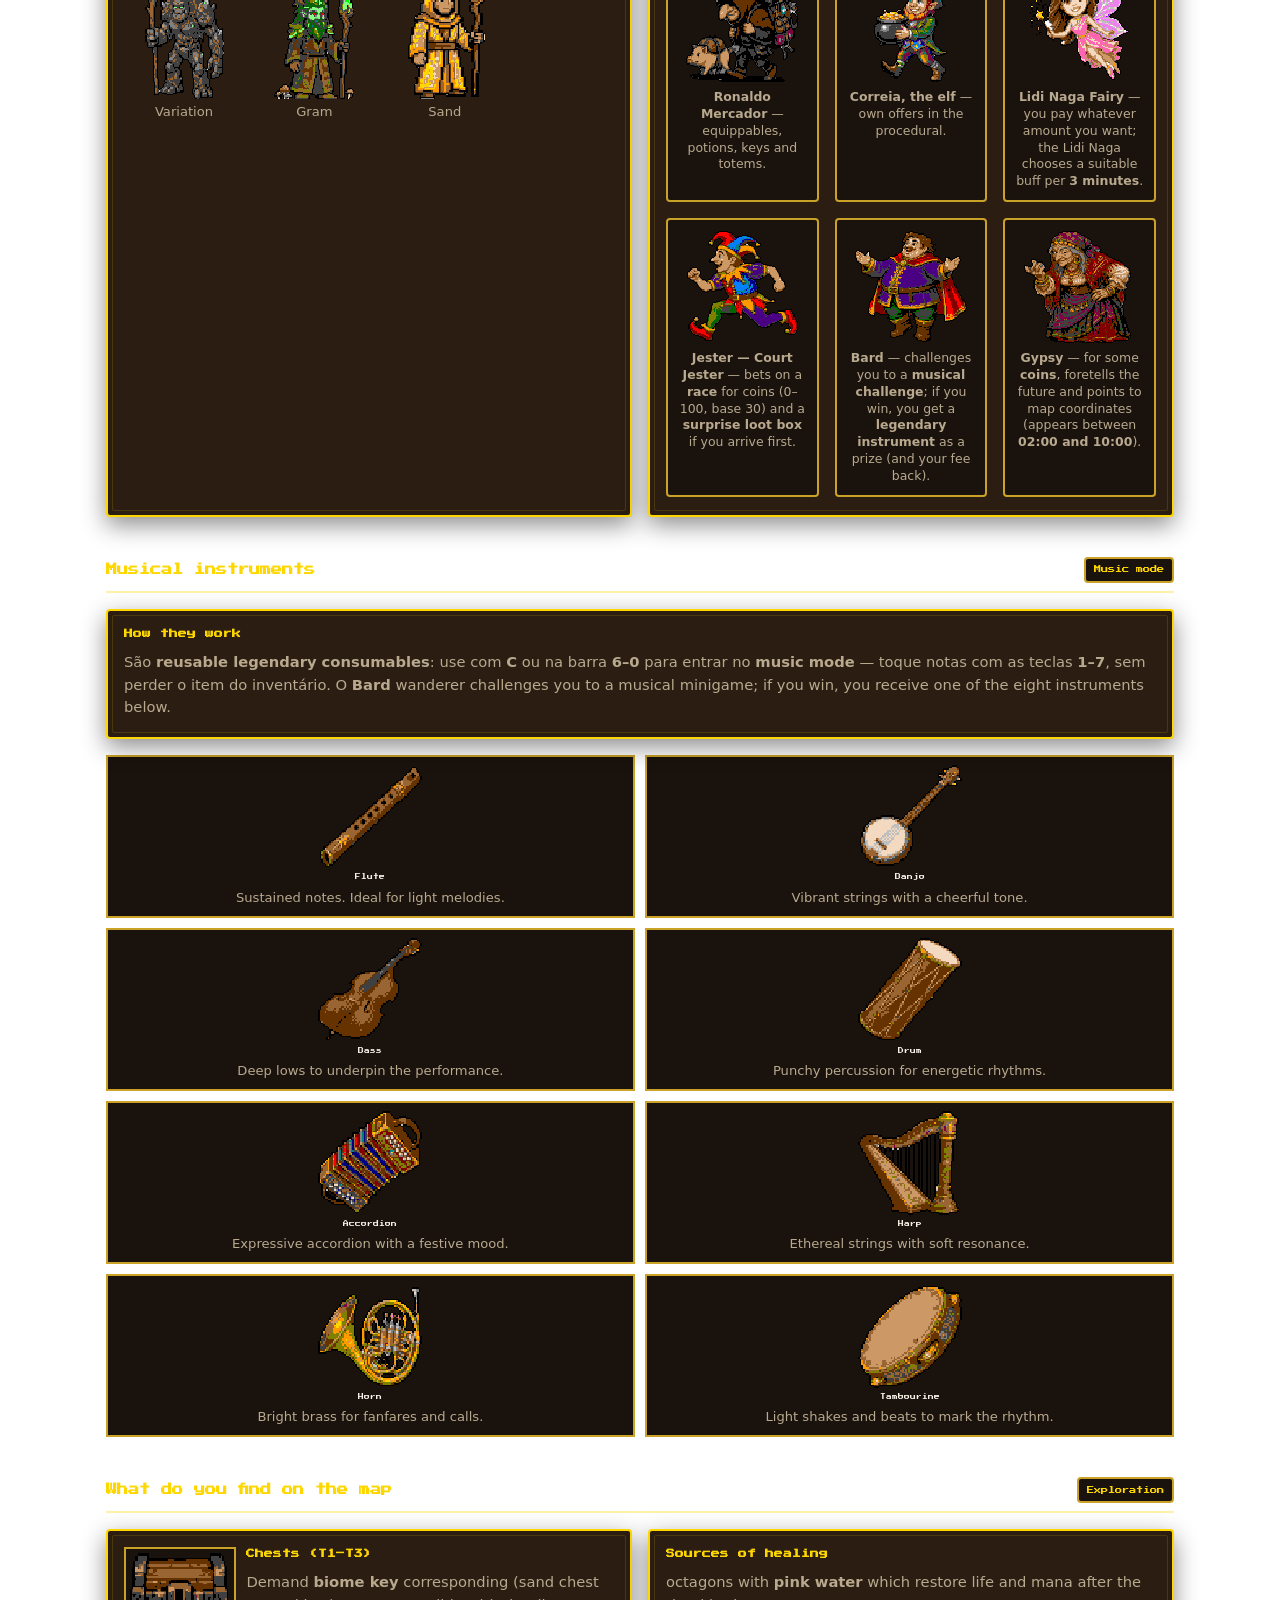
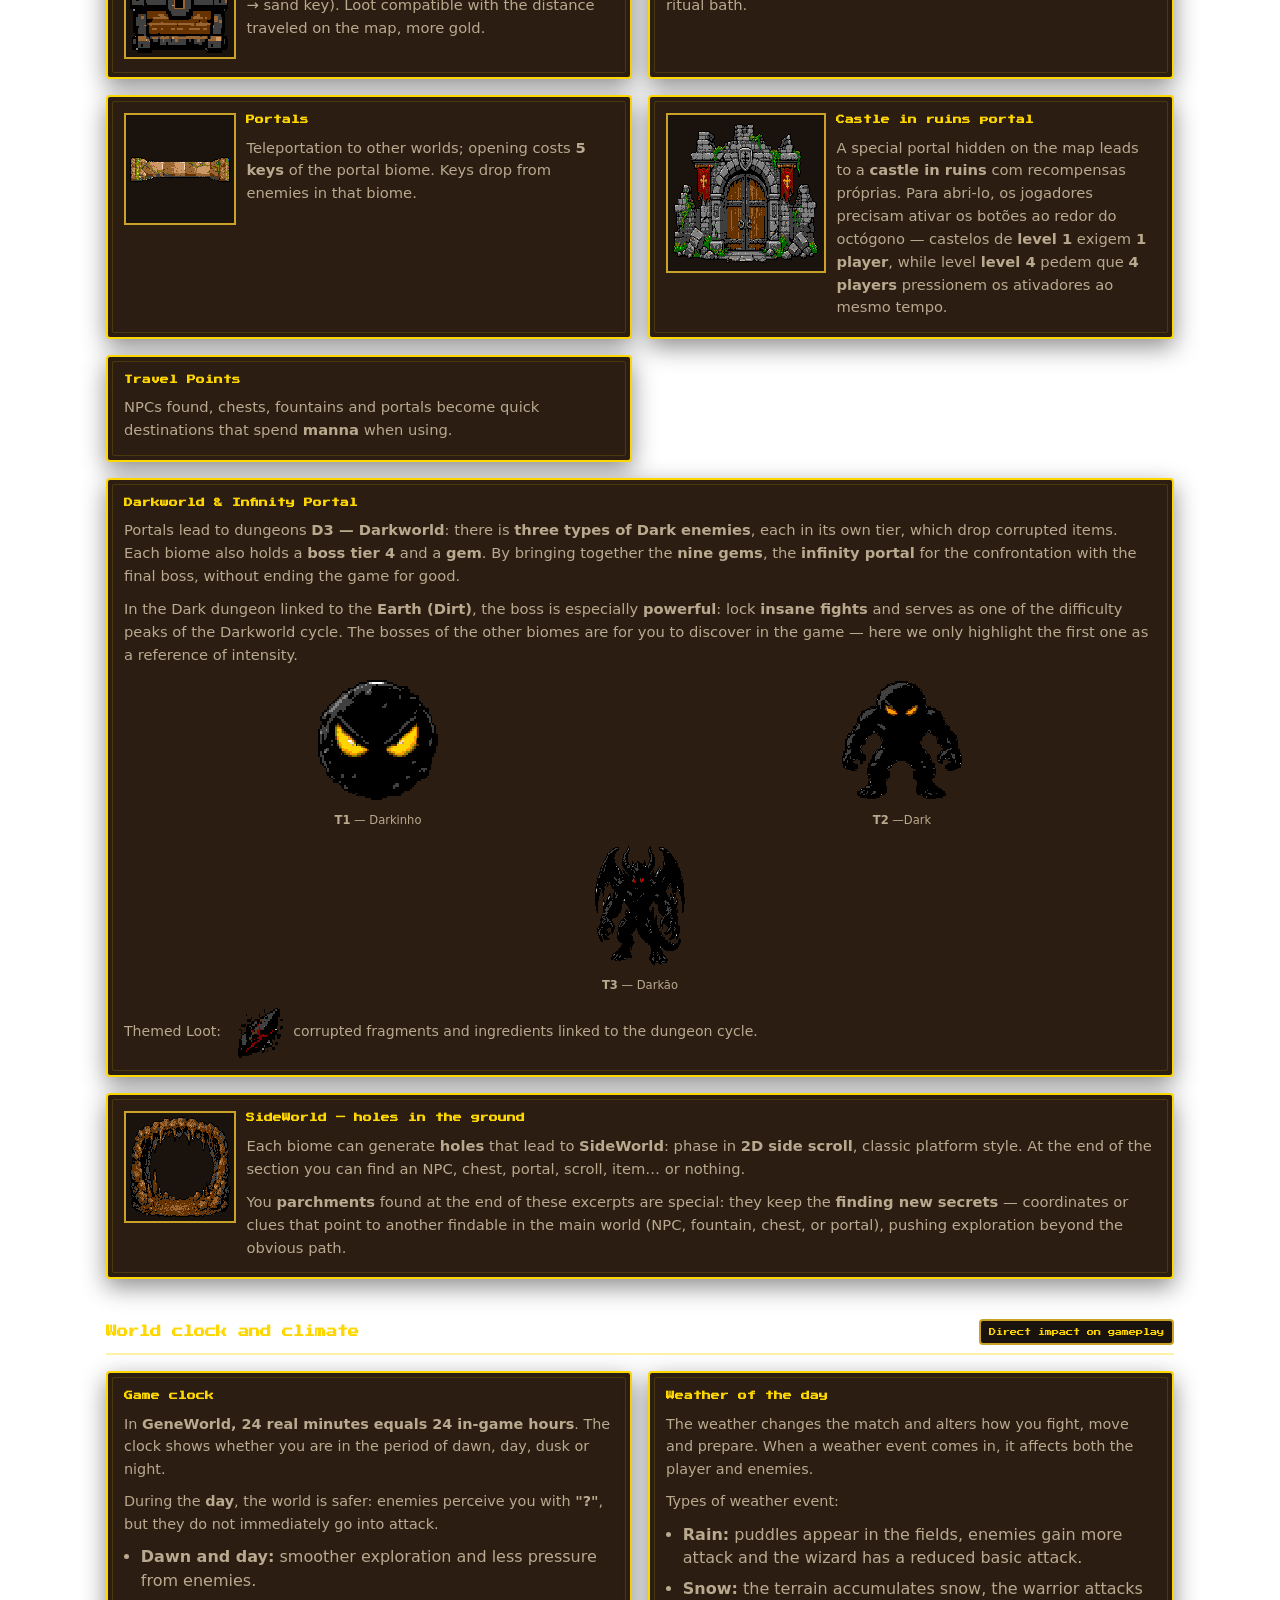
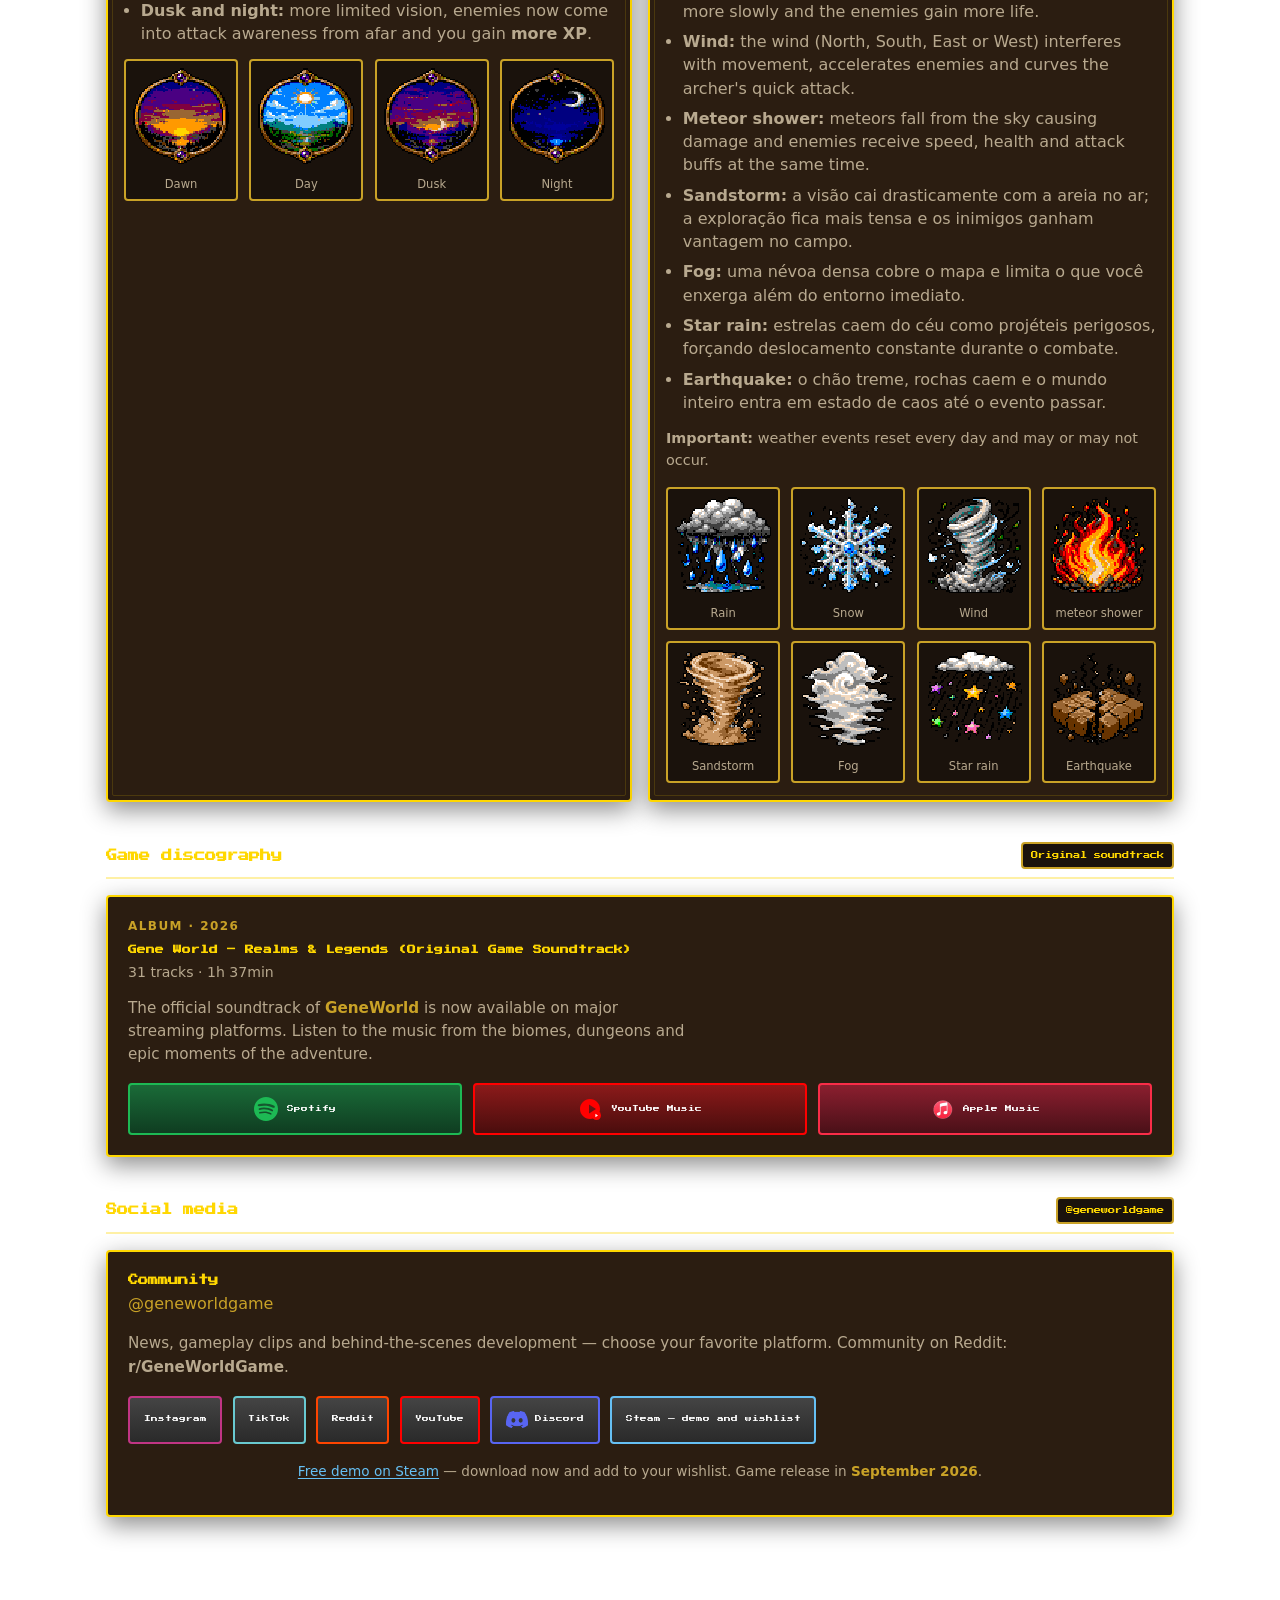
==== commit b7aedc21: "message" ====
--- a/index.html
+++ b/index.html
@@ -118,22 +118,22 @@
           height="331"
           loading="eager"
           decoding="async">
-        <span class="steam-wishlist__badge">Página oficial no ar</span>
+        <span class="steam-wishlist__badge">Demo disponível</span>
       </a>
       <div class="steam-wishlist__copy">
-        <p class="steam-wishlist__eyebrow">Steam · lançamento setembro de 2026</p>
+        <p class="steam-wishlist__eyebrow">Steam · demo no ar · lançamento setembro de 2026</p>
         <h2 id="steam-wishlist-title" class="steam-wishlist__title pixel-title">
-          <span class="steam-wishlist__shout">ADICIONA À LISTA DE DESEJOS NA STEAM!</span>
+          <span class="steam-wishlist__shout">DEMO GRATUITA NA STEAM!</span>
         </h2>
         <p class="steam-wishlist__lead">
-          A página do jogo já está publicada. Cada wishlist ajuda o <strong>GeneWorld</strong> a ganhar visibilidade antes do lançamento — leva menos de um minuto.
+          A página oficial já está no ar com <strong>demo jogável</strong>. Baixe agora, explore o mundo procedural e adicione o <strong>GeneWorld</strong> à lista de desejos para ser avisado no lançamento.
         </p>
         <div class="steam-wishlist__actions">
-          <a class="btn btn--steam btn--steam-lg" href="https://store.steampowered.com/app/4717910/GeneWorld/" target="_blank" rel="noopener noreferrer">
-            Adicionar à lista de desejos
+          <a class="btn btn--steam btn--steam-lg btn--demo" href="https://store.steampowered.com/app/4717910/GeneWorld/" target="_blank" rel="noopener noreferrer">
+            Baixar demo na Steam
           </a>
           <a class="btn btn--ghost btn--steam-ghost" href="https://store.steampowered.com/app/4717910/GeneWorld/" target="_blank" rel="noopener noreferrer">
-            Ver na Steam
+            Lista de desejos
           </a>
         </div>
       </div>
@@ -184,7 +184,8 @@
         enfrente inimigos em tiers e prepare-se para masmorras sombrias e o caminho rumo ao <strong>portal do infinito</strong>.
       </p>
       <div class="hero-actions">
-        <a class="btn btn--steam" href="https://store.steampowered.com/app/4717910/GeneWorld/" target="_blank" rel="noopener noreferrer">Lista de desejos</a>
+        <a class="btn btn--steam btn--demo" href="https://store.steampowered.com/app/4717910/GeneWorld/" target="_blank" rel="noopener noreferrer">Baixar demo na Steam</a>
+        <a class="btn btn--ghost btn--steam-ghost" href="https://store.steampowered.com/app/4717910/GeneWorld/" target="_blank" rel="noopener noreferrer">Lista de desejos</a>
         <a class="btn btn--gold" href="#manual">Abrir manual</a>
         <a class="btn btn--ghost" href="#redes">Seguir @geneworldgame</a>
       </div>
@@ -968,6 +969,17 @@
           <div>
             <h3>Portais</h3>
             <p>Teletransporte para outros mundos; abrir custa <strong>5 chaves</strong> do bioma do portal. Chaves dropam dos inimigos daquele bioma.</p>
+          </div>
+        </article>
+        <article class="window-panel window-panel--split">
+          <img class="sprite-pixel world-thumb world-thumb--castle" src="spritepngoutput/PortalCastleSpriteFrame1.png" alt="Portal do castelo em ruínas">
+          <div>
+            <h3>Portal do castelo em ruínas</h3>
+            <p>
+              Um portal especial escondido no mapa leva a um <strong>castelo em ruínas</strong> com recompensas próprias.
+              Para abri-lo, os jogadores precisam ativar os botões ao redor do octógono — castelos de <strong>nível 1</strong> exigem <strong>1 jogador</strong>,
+              enquanto castelos de <strong>nível 4</strong> pedem que <strong>4 jogadores</strong> pressionem os ativadores ao mesmo tempo.
+            </p>
           </div>
         </article>
         <article class="window-panel">
@@ -1077,11 +1089,15 @@
             <li><strong>Neve:</strong> o terreno acumula neve, o guerreiro ataca mais devagar e os inimigos ganham mais vida.</li>
             <li><strong>Ventania:</strong> o vento (Norte, Sul, Leste ou Oeste) interfere na movimentação, acelera inimigos e curva o ataque rápido do arqueiro.</li>
             <li><strong>Chuva de meteoros:</strong> meteoros caem do céu causando dano e os inimigos recebem buffs de velocidade, vida e ataque ao mesmo tempo.</li>
+            <li><strong>Tempestade de areia:</strong> a visão cai drasticamente com a areia no ar; a exploração fica mais tensa e os inimigos ganham vantagem no campo.</li>
+            <li><strong>Neblina:</strong> uma névoa densa cobre o mapa e limita o que você enxerga além do entorno imediato.</li>
+            <li><strong>Chuva de estrelas:</strong> estrelas caem do céu como projéteis perigosos, forçando deslocamento constante durante o combate.</li>
+            <li><strong>Terremoto:</strong> o chão treme, rochas caem e o mundo inteiro entra em estado de caos até o evento passar.</li>
           </ul>
           <p>
             <strong>Importante:</strong> os eventos climáticos resetam todos os dias e podem ocorrer ou não.
           </p>
-          <div class="hud-frame-grid">
+          <div class="hud-frame-grid hud-frame-grid--weather">
             <figure>
               <img class="sprite-pixel" src="spritepngoutput/WeatherForecastSpriteFrame1.png" alt="Ícone de clima de chuva">
               <figcaption>Chuva</figcaption>
@@ -1097,6 +1113,22 @@
             <figure>
               <img class="sprite-pixel" src="spritepngoutput/WeatherForecastSpriteFrame4.png" alt="Ícone de clima de chuva de meteoros">
               <figcaption>Chuva de meteoros</figcaption>
+            </figure>
+            <figure>
+              <img class="sprite-pixel" src="spritepngoutput/WeatherForecast2SpriteFrame1.png" alt="Ícone de clima de tempestade de areia">
+              <figcaption>Tempestade de areia</figcaption>
+            </figure>
+            <figure>
+              <img class="sprite-pixel" src="spritepngoutput/WeatherForecast2SpriteFrame2.png" alt="Ícone de clima de neblina">
+              <figcaption>Neblina</figcaption>
+            </figure>
+            <figure>
+              <img class="sprite-pixel" src="spritepngoutput/WeatherForecast2SpriteFrame3.png" alt="Ícone de clima de chuva de estrelas">
+              <figcaption>Chuva de estrelas</figcaption>
+            </figure>
+            <figure>
+              <img class="sprite-pixel" src="spritepngoutput/WeatherForecast2SpriteFrame4.png" alt="Ícone de clima de terremoto">
+              <figcaption>Terremoto</figcaption>
             </figure>
           </div>
         </article>
@@ -1165,11 +1197,15 @@
           <a class="tiktok" href="https://www.tiktok.com/@geneworldgame" target="_blank" rel="noopener noreferrer">TikTok</a>
           <a class="reddit" href="https://www.reddit.com/r/GeneWorldGame/" target="_blank" rel="noopener noreferrer">Reddit</a>
           <a class="youtube" href="https://www.youtube.com/@geneworldgame" target="_blank" rel="noopener noreferrer">YouTube</a>
-          <a class="steam" href="https://store.steampowered.com/app/4717910/GeneWorld/" target="_blank" rel="noopener noreferrer">Steam — lista de desejos</a>
+          <a class="discord" href="https://discord.gg/FCZZrB2G8" target="_blank" rel="noopener noreferrer">
+            <img class="social-link__icon" src="img/icons/discord-logo.png" alt="" width="22" height="22" decoding="async">
+            Discord
+          </a>
+          <a class="steam" href="https://store.steampowered.com/app/4717910/GeneWorld/" target="_blank" rel="noopener noreferrer">Steam — demo e lista de desejos</a>
         </div>
         <p class="community-launch">
-          <a href="https://store.steampowered.com/app/4717910/GeneWorld/" target="_blank" rel="noopener noreferrer">Página na Steam no ar</a>
-          — adicione à lista de desejos. Lançamento do jogo em <strong>setembro de 2026</strong>.
+          <a href="https://store.steampowered.com/app/4717910/GeneWorld/" target="_blank" rel="noopener noreferrer">Demo gratuita na Steam</a>
+          — baixe agora e adicione à lista de desejos. Lançamento do jogo em <strong>setembro de 2026</strong>.
         </p>
       </div>
     </section>
--- a/styles.css
+++ b/styles.css
@@ -549,6 +549,12 @@
   padding: 1rem 1.25rem;
 }
 
+.btn--demo {
+  box-shadow:
+    0 0 0 1px rgba(102, 192, 244, 0.45),
+    0 0 18px rgba(102, 192, 244, 0.35);
+}
+
 .btn--steam-ghost {
   border-color: rgba(102, 192, 244, 0.55);
   color: #c7d5e0;
@@ -1272,6 +1278,11 @@
   padding: 4px;
 }
 
+.world-thumb--castle {
+  width: clamp(96px, 28vw, 160px);
+  height: clamp(96px, 28vw, 160px);
+}
+
 .window-panel .world-thumb {
   float: none;
   margin: 0 auto 0.65rem;
@@ -1376,6 +1387,10 @@
   .hud-frame-grid {
     grid-template-columns: repeat(4, minmax(0, 1fr));
   }
+}
+
+.hud-frame-grid--weather {
+  margin-top: 1rem;
 }
 
 .hud-frame-grid figure {
@@ -1750,9 +1765,20 @@
 .social-links a.youtube {
   border-color: #ff0000;
 }
+.social-links a.discord {
+  border-color: #5865f2;
+  gap: 0.45rem;
+}
 .social-links a.steam {
   border-color: #66c0f4;
   grid-column: 1 / -1;
+}
+
+.social-link__icon {
+  width: 22px;
+  height: 22px;
+  object-fit: contain;
+  flex-shrink: 0;
 }
 @media (min-width: 560px) {
   .social-links a.steam {
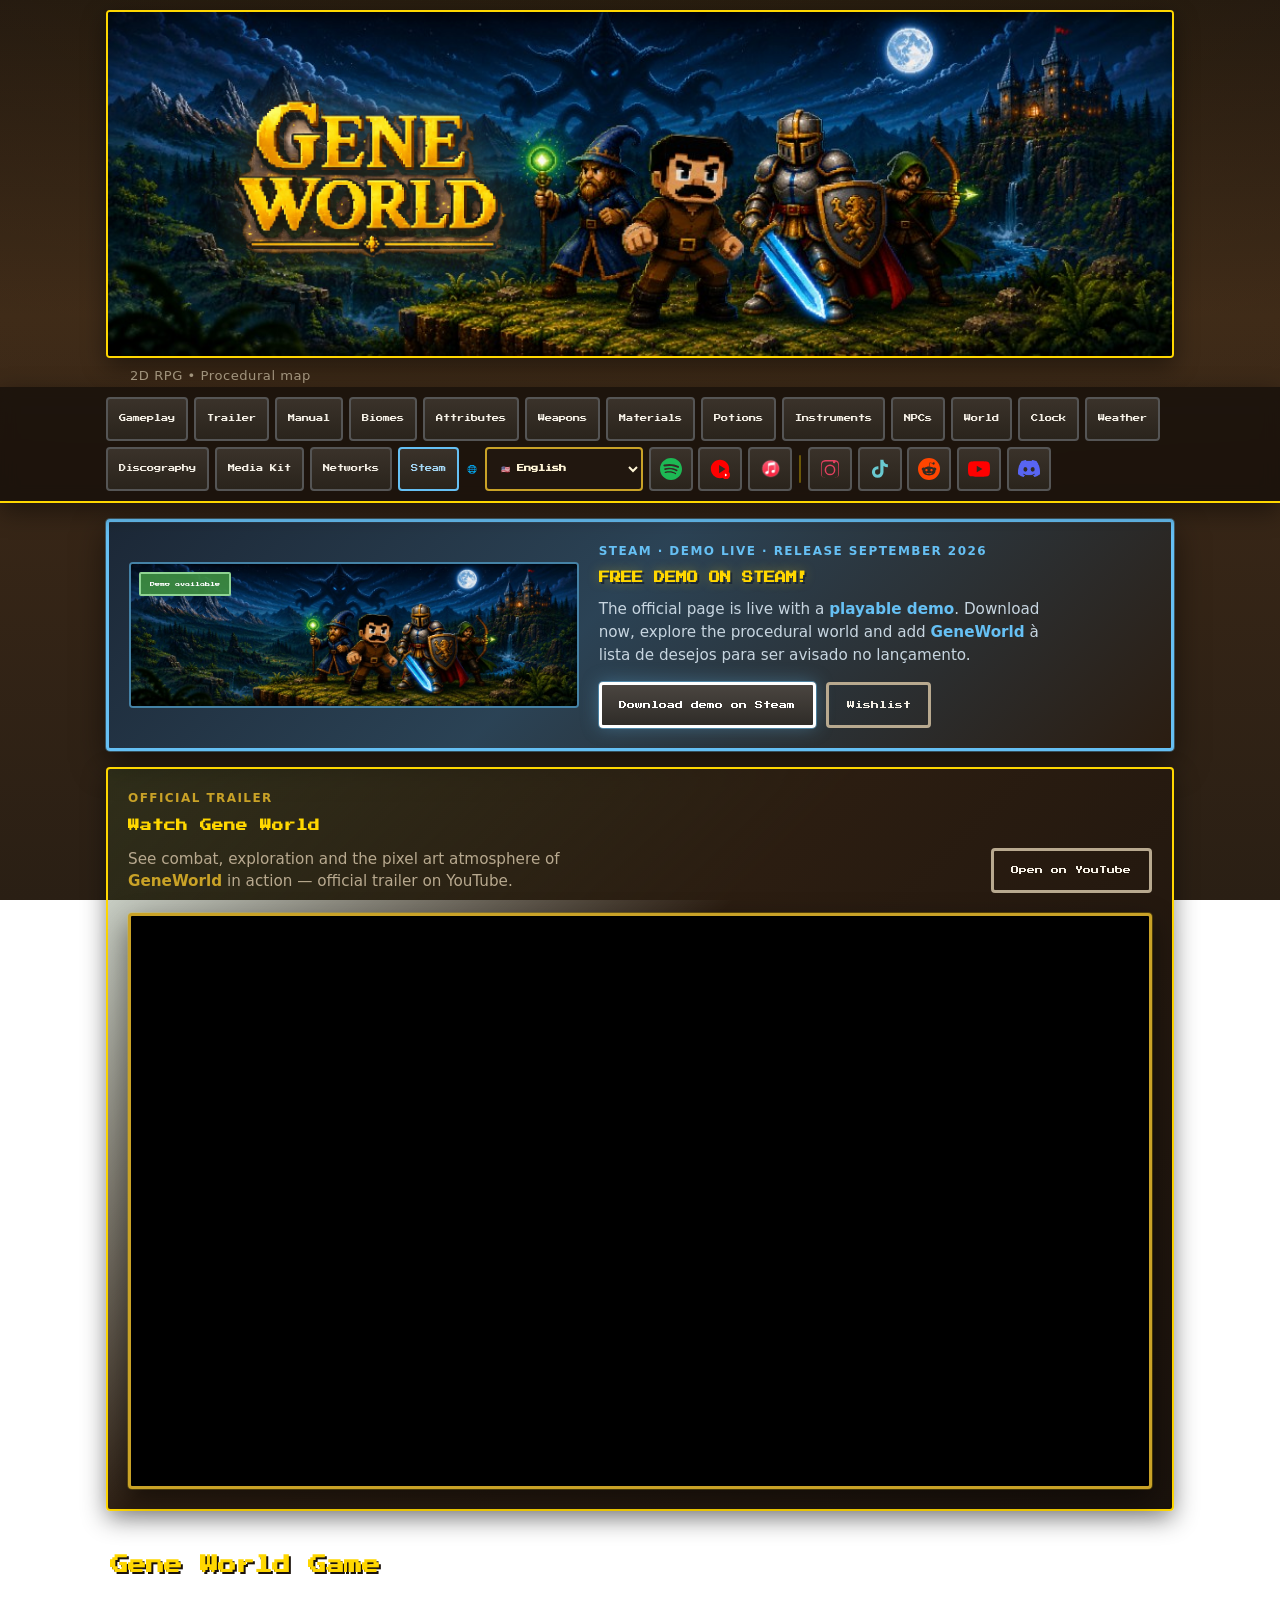
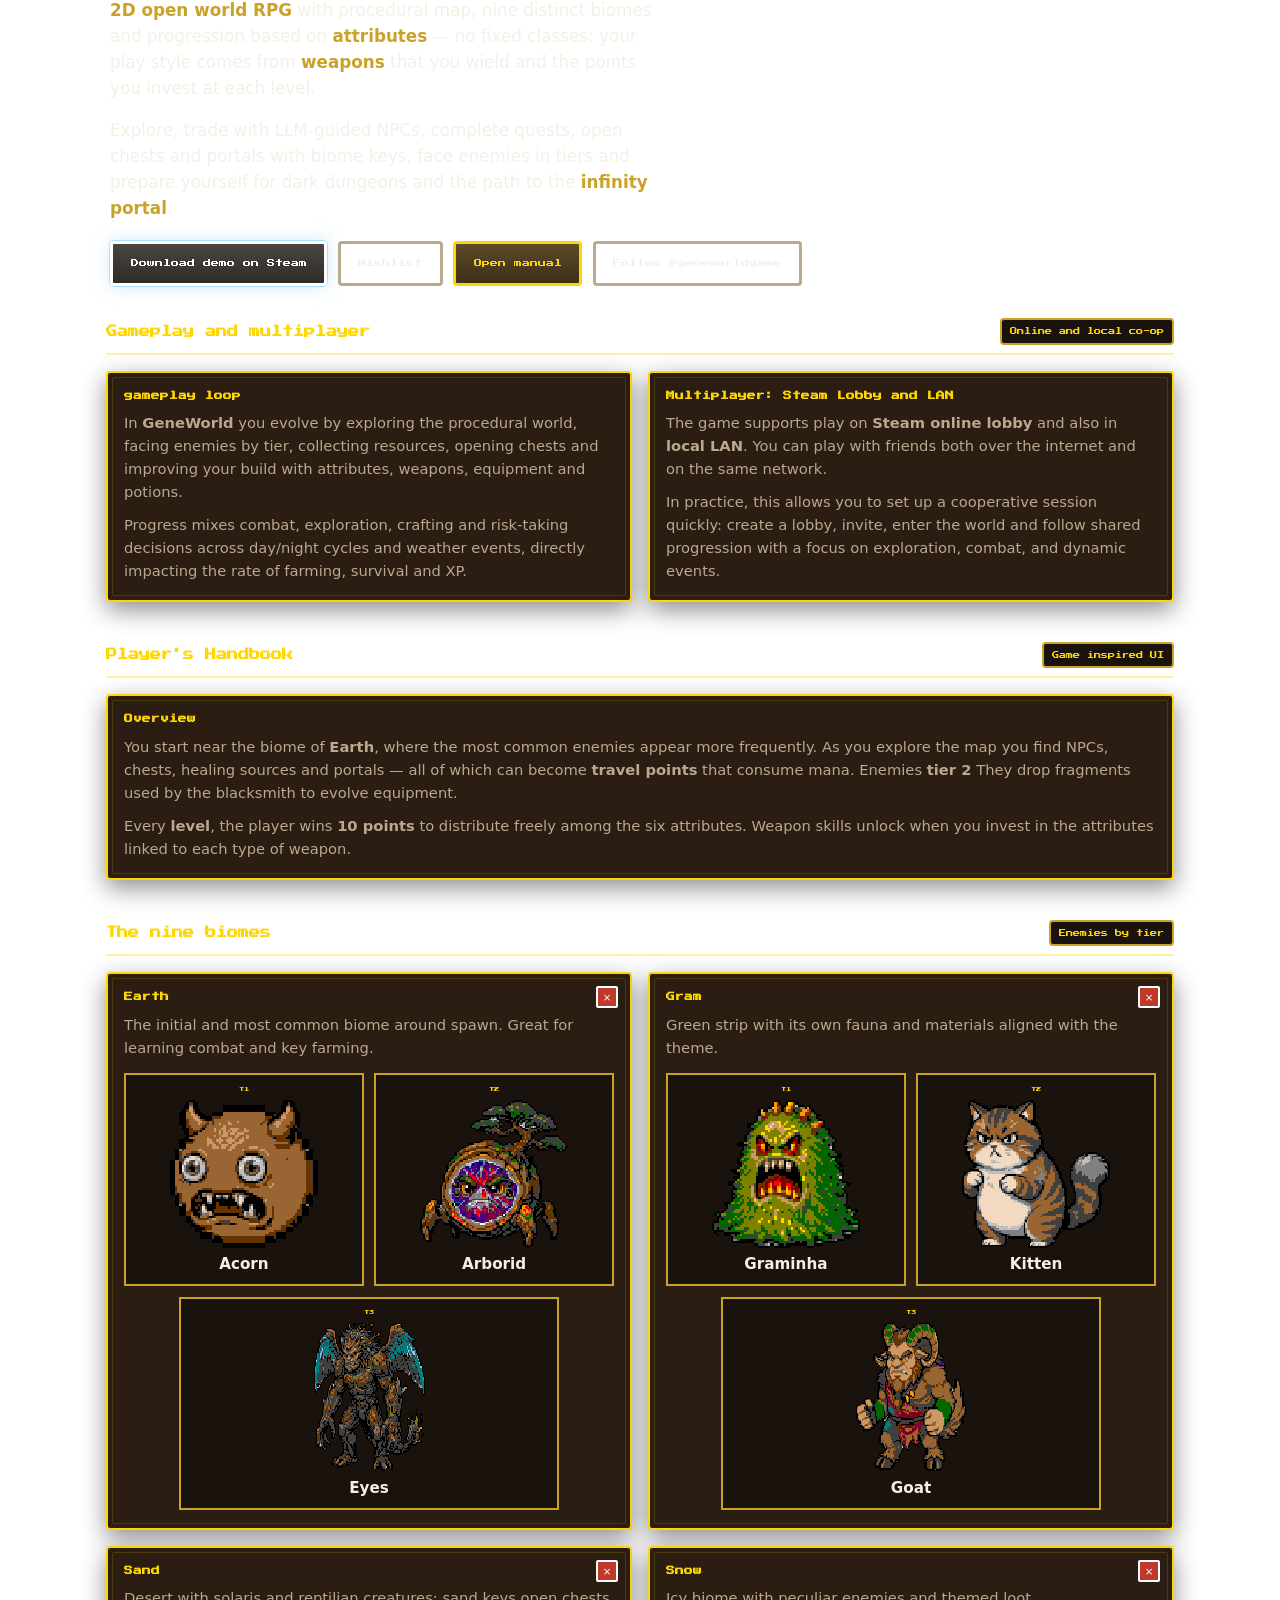
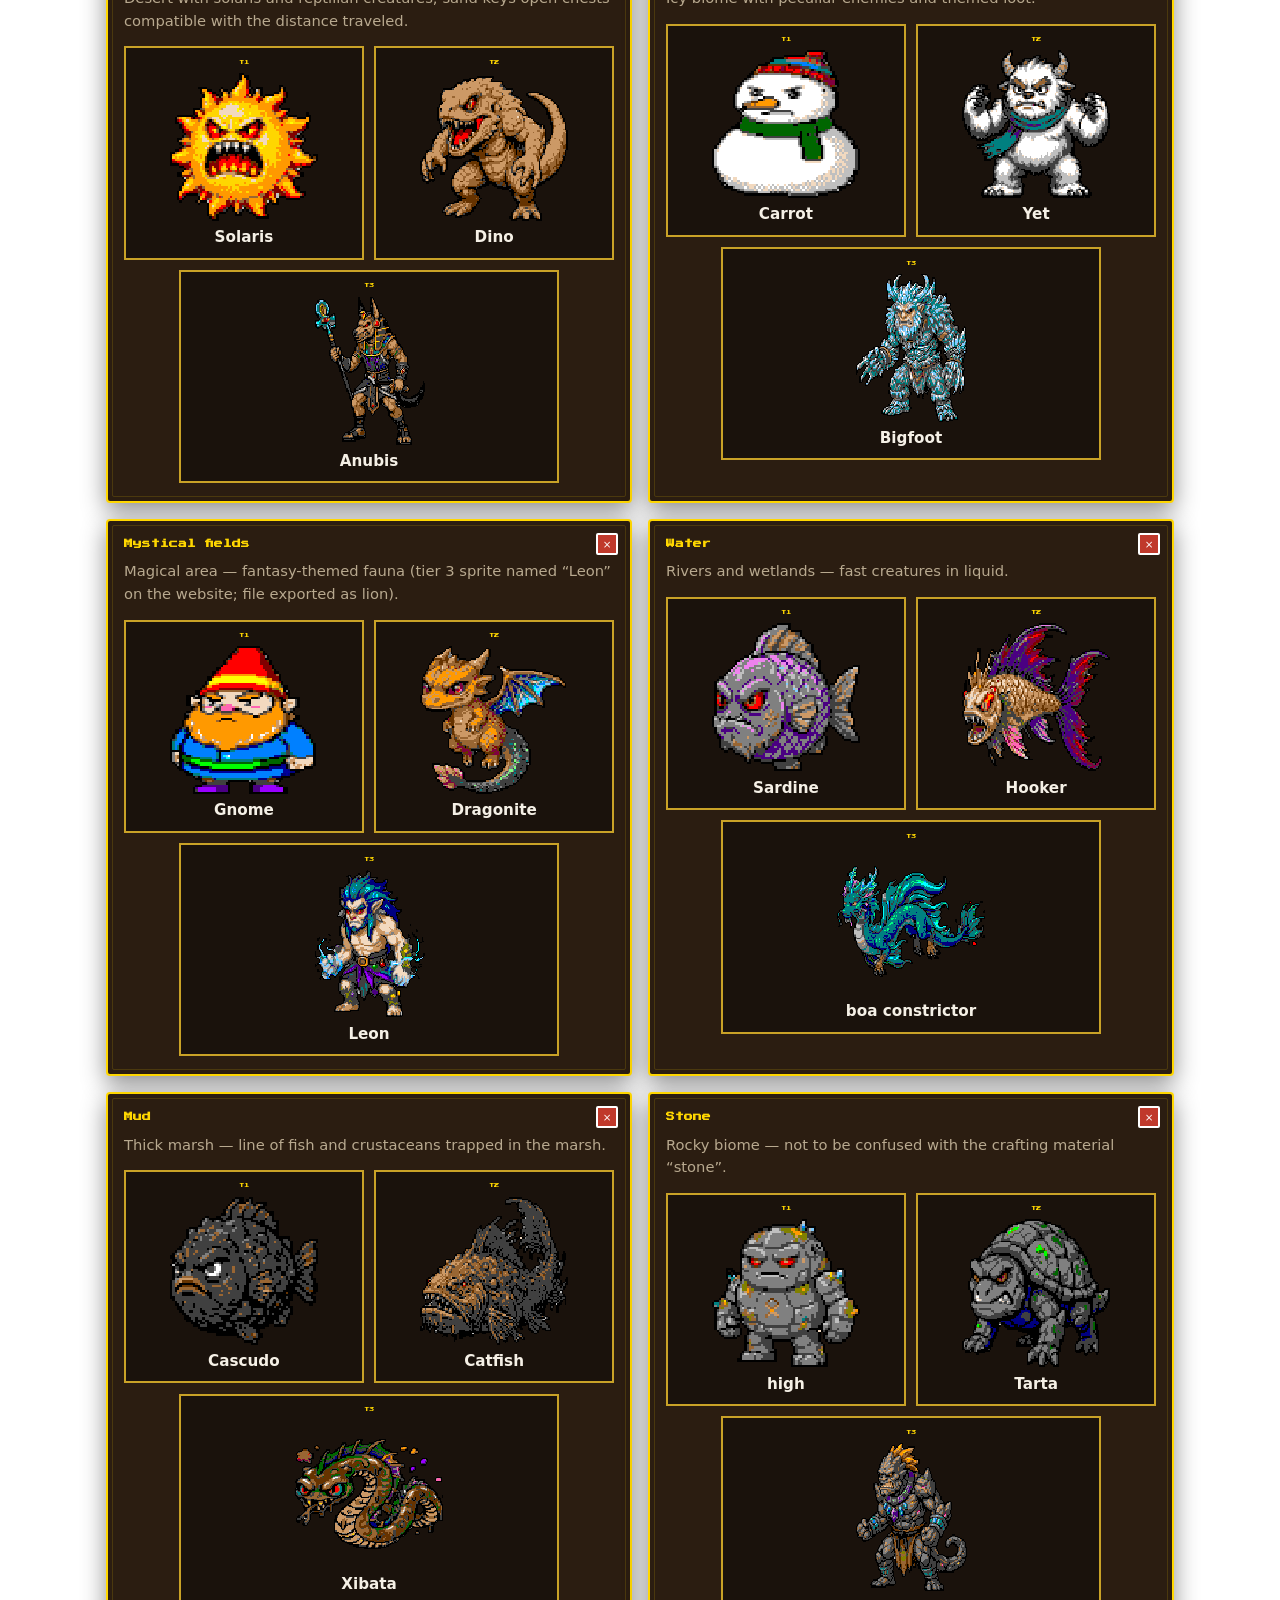
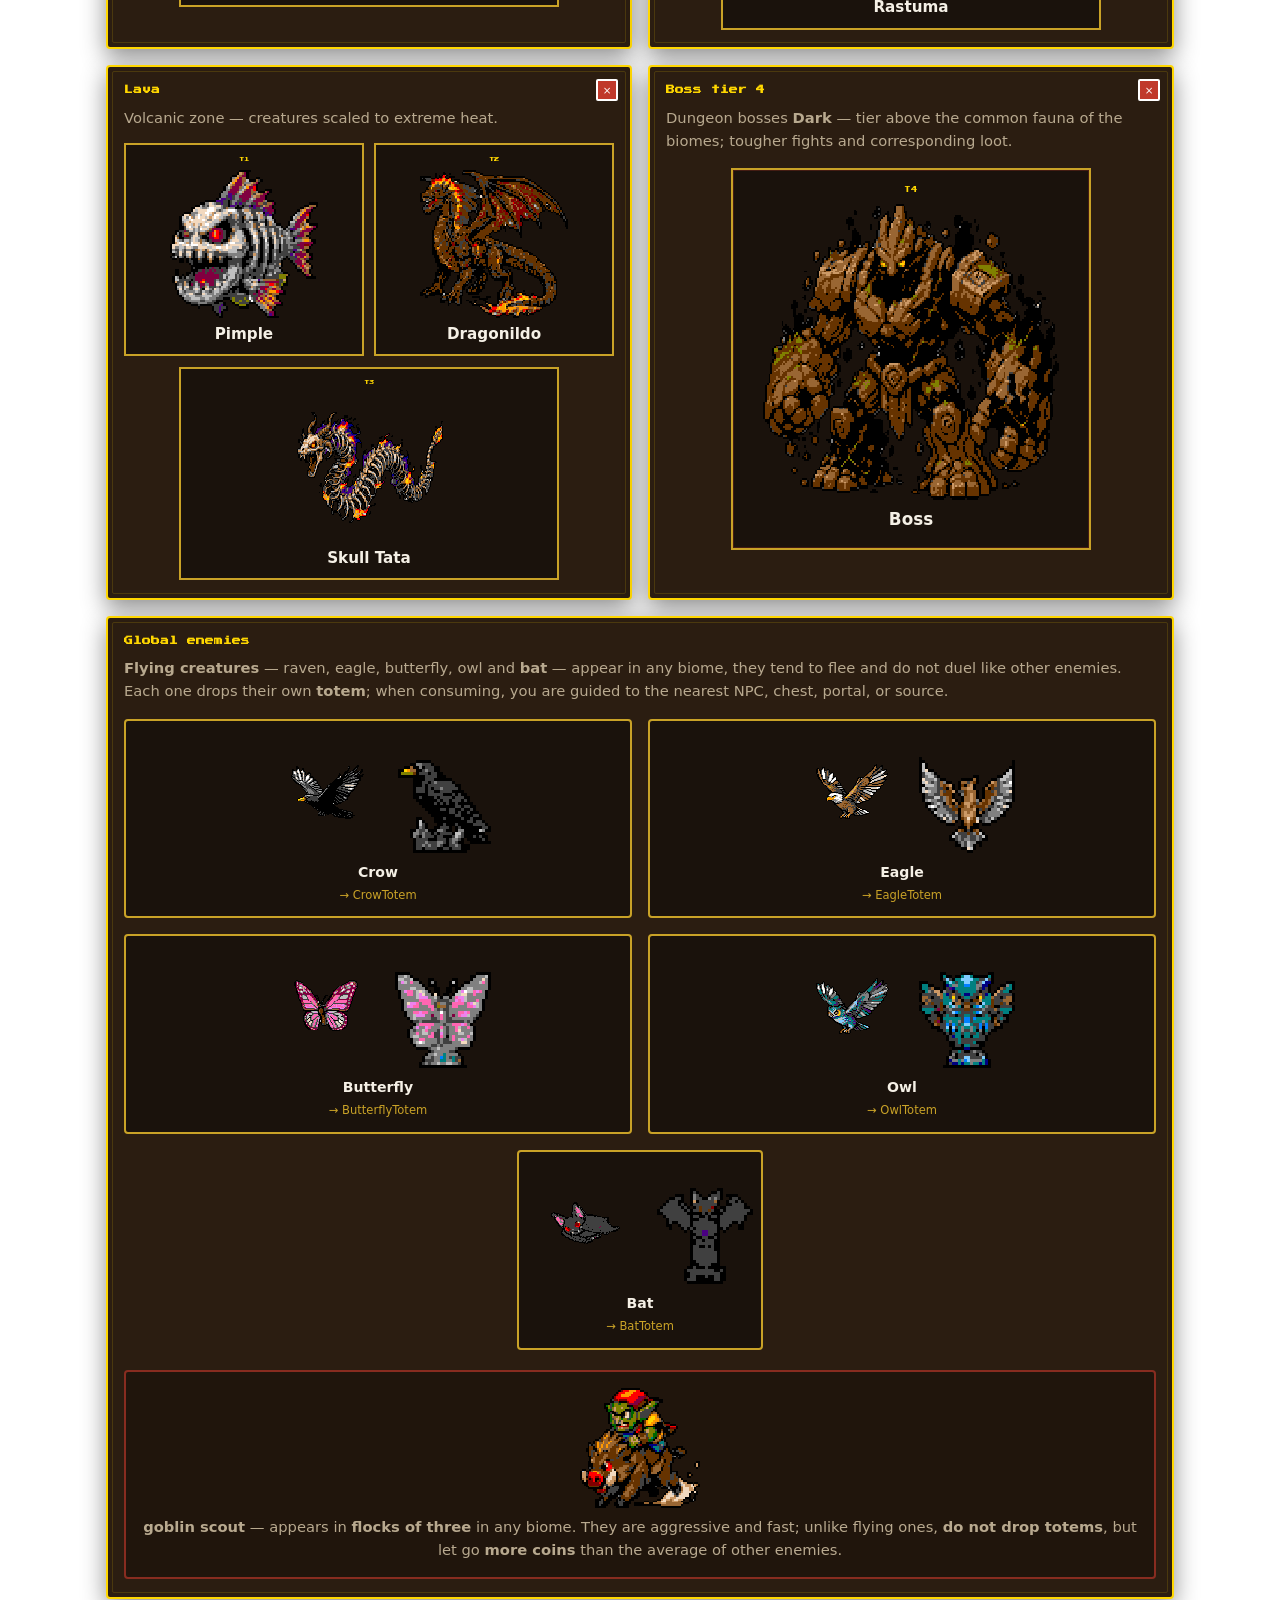
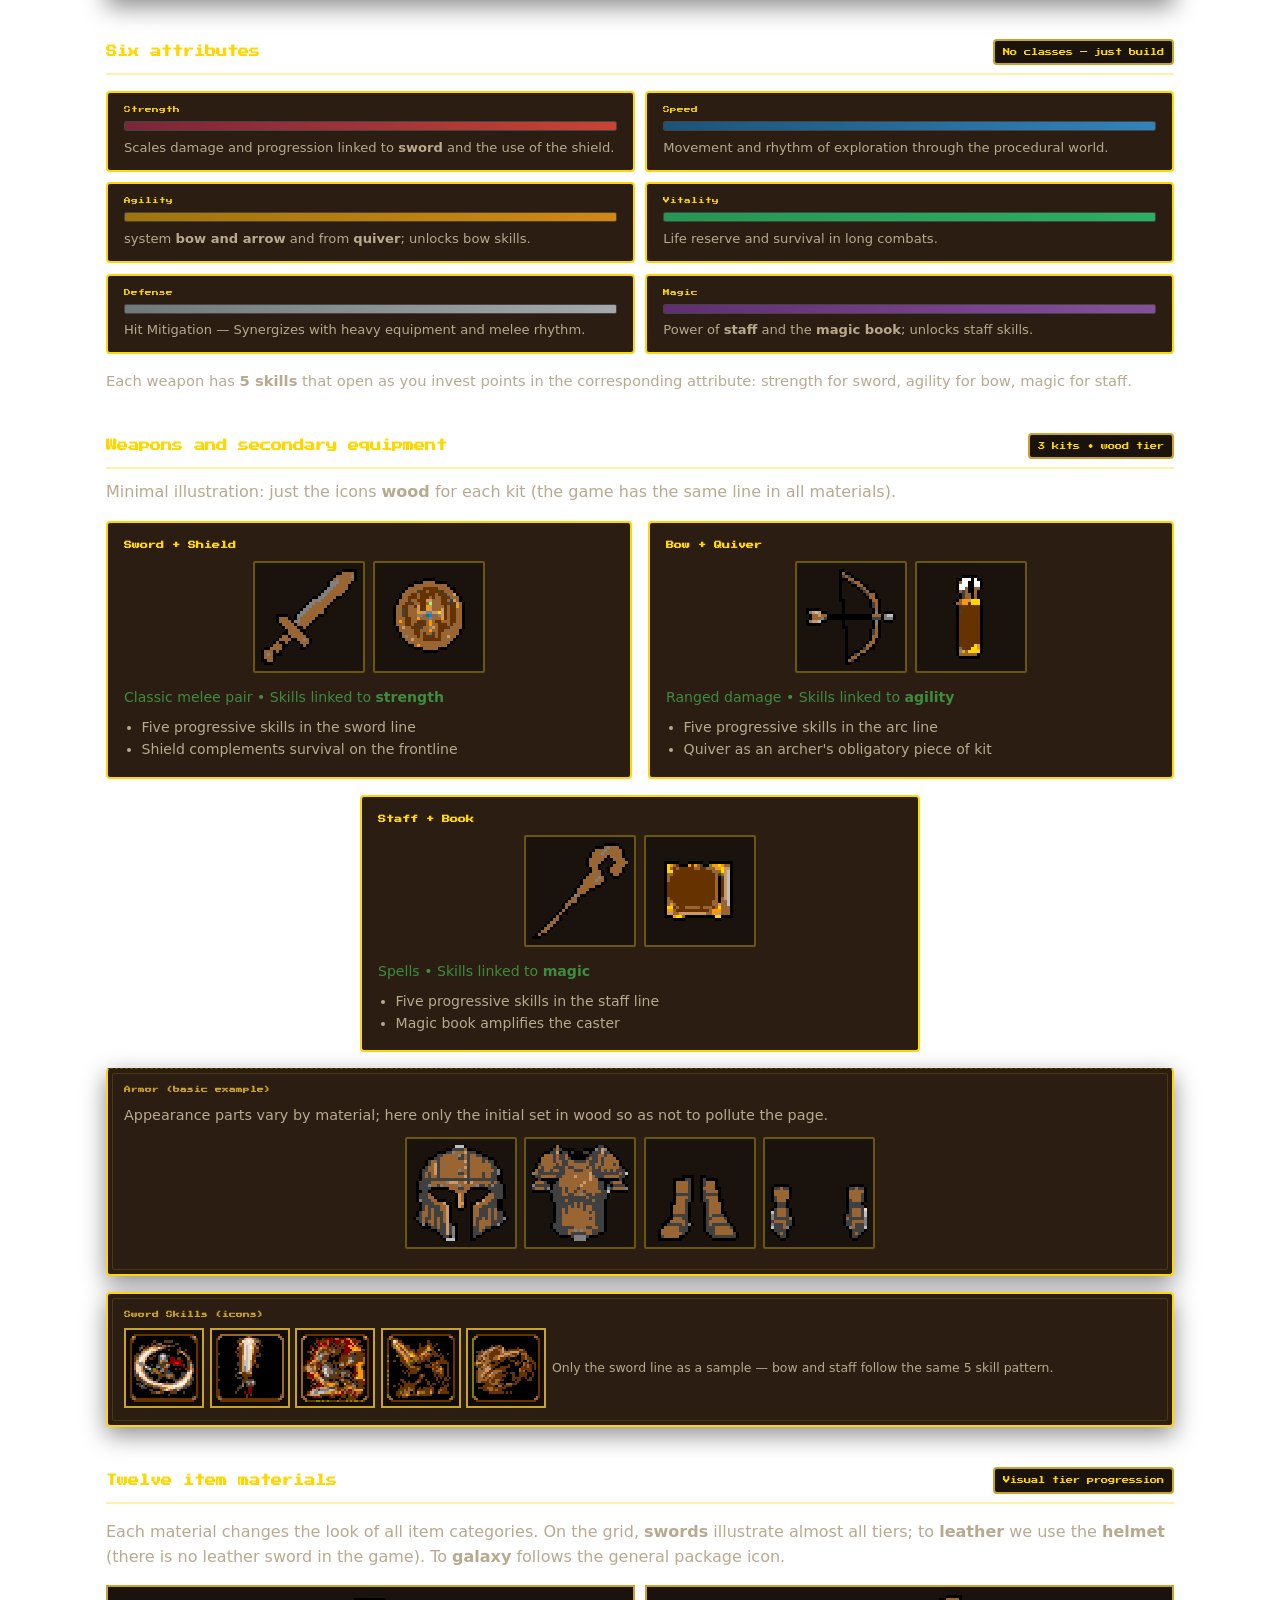
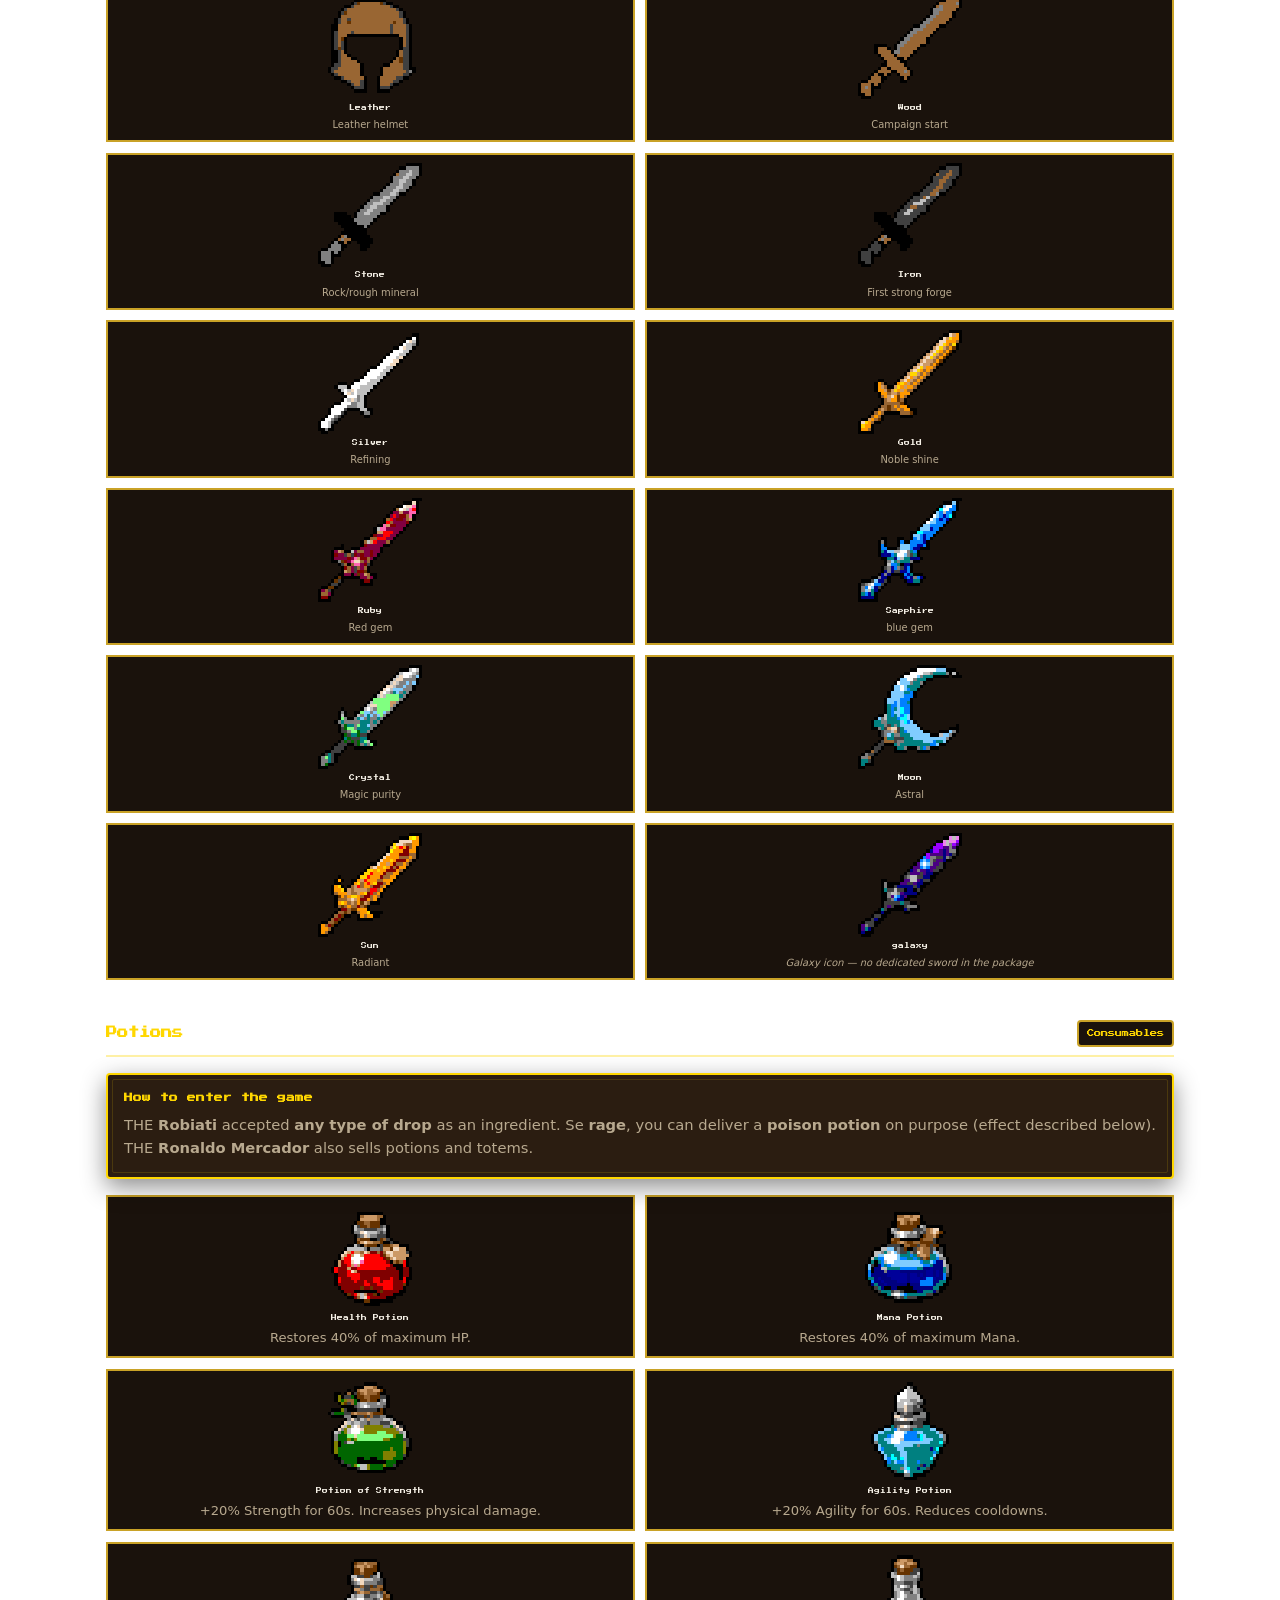
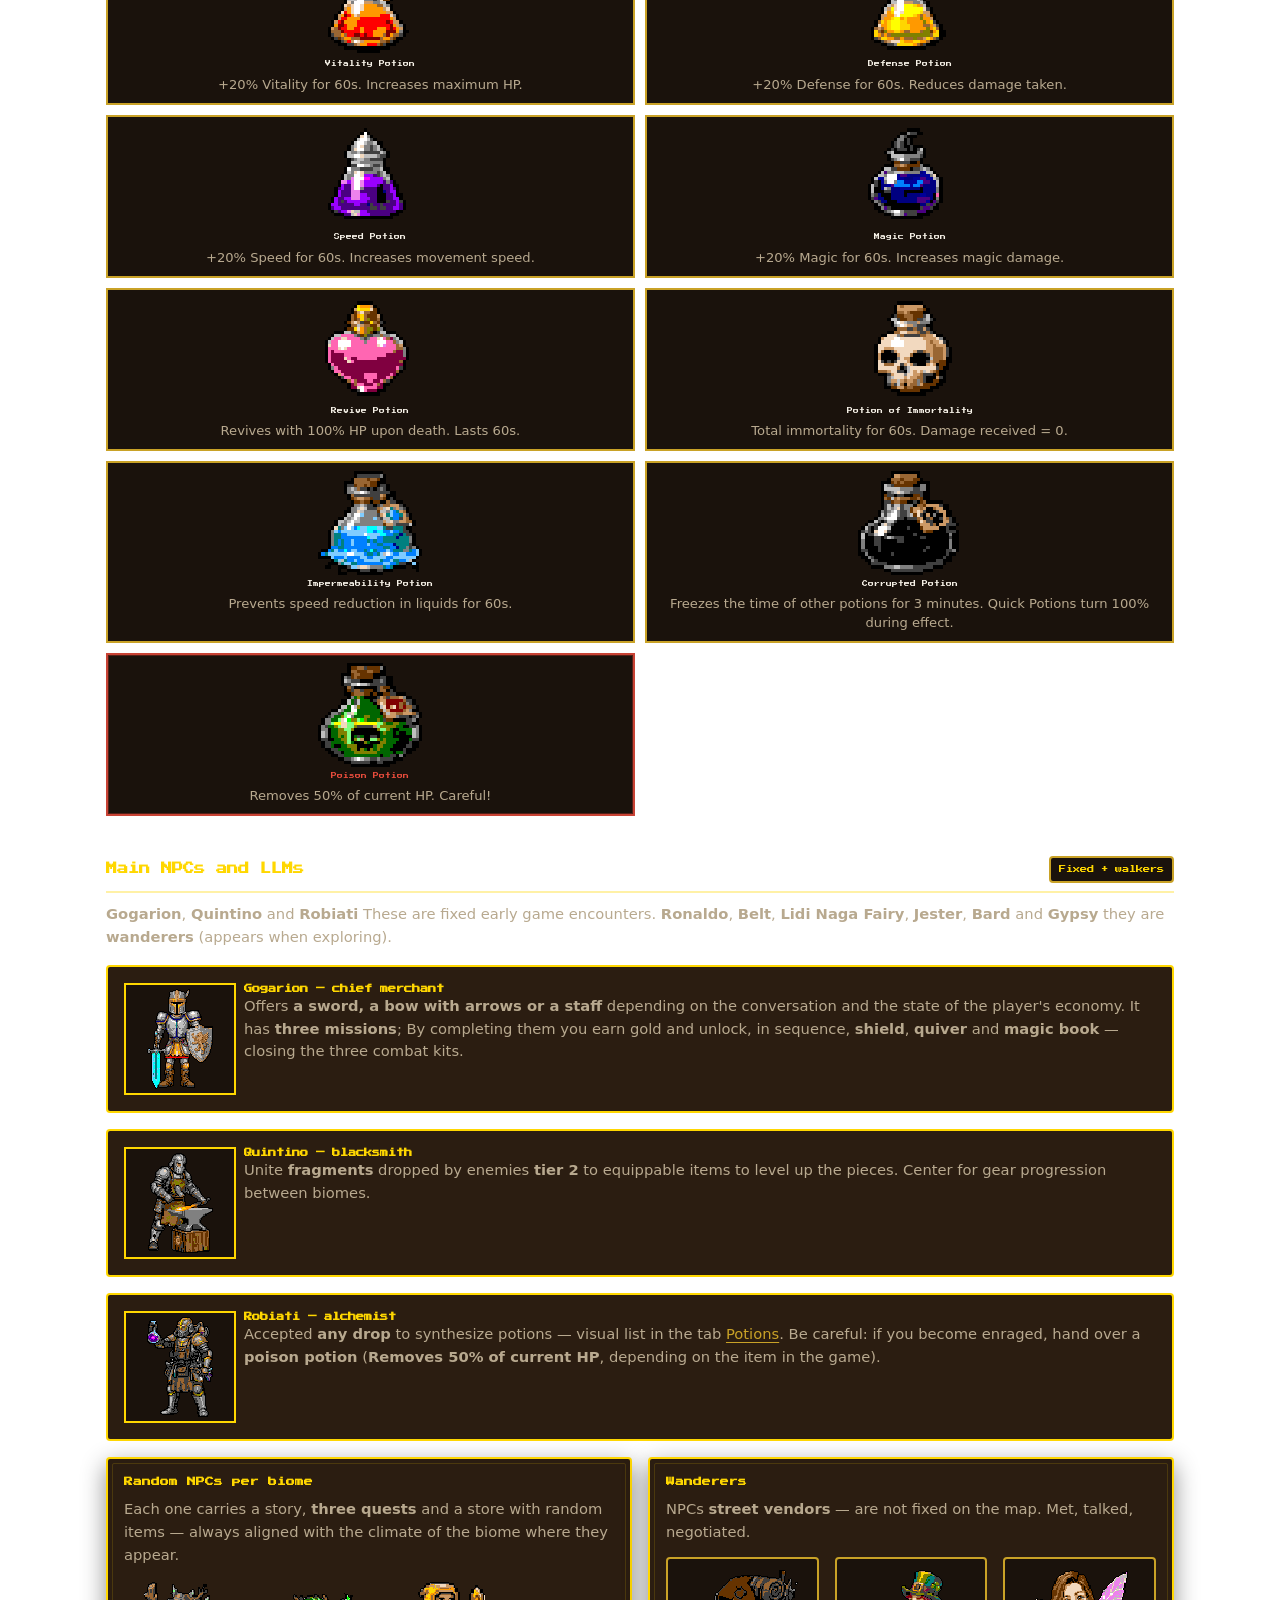
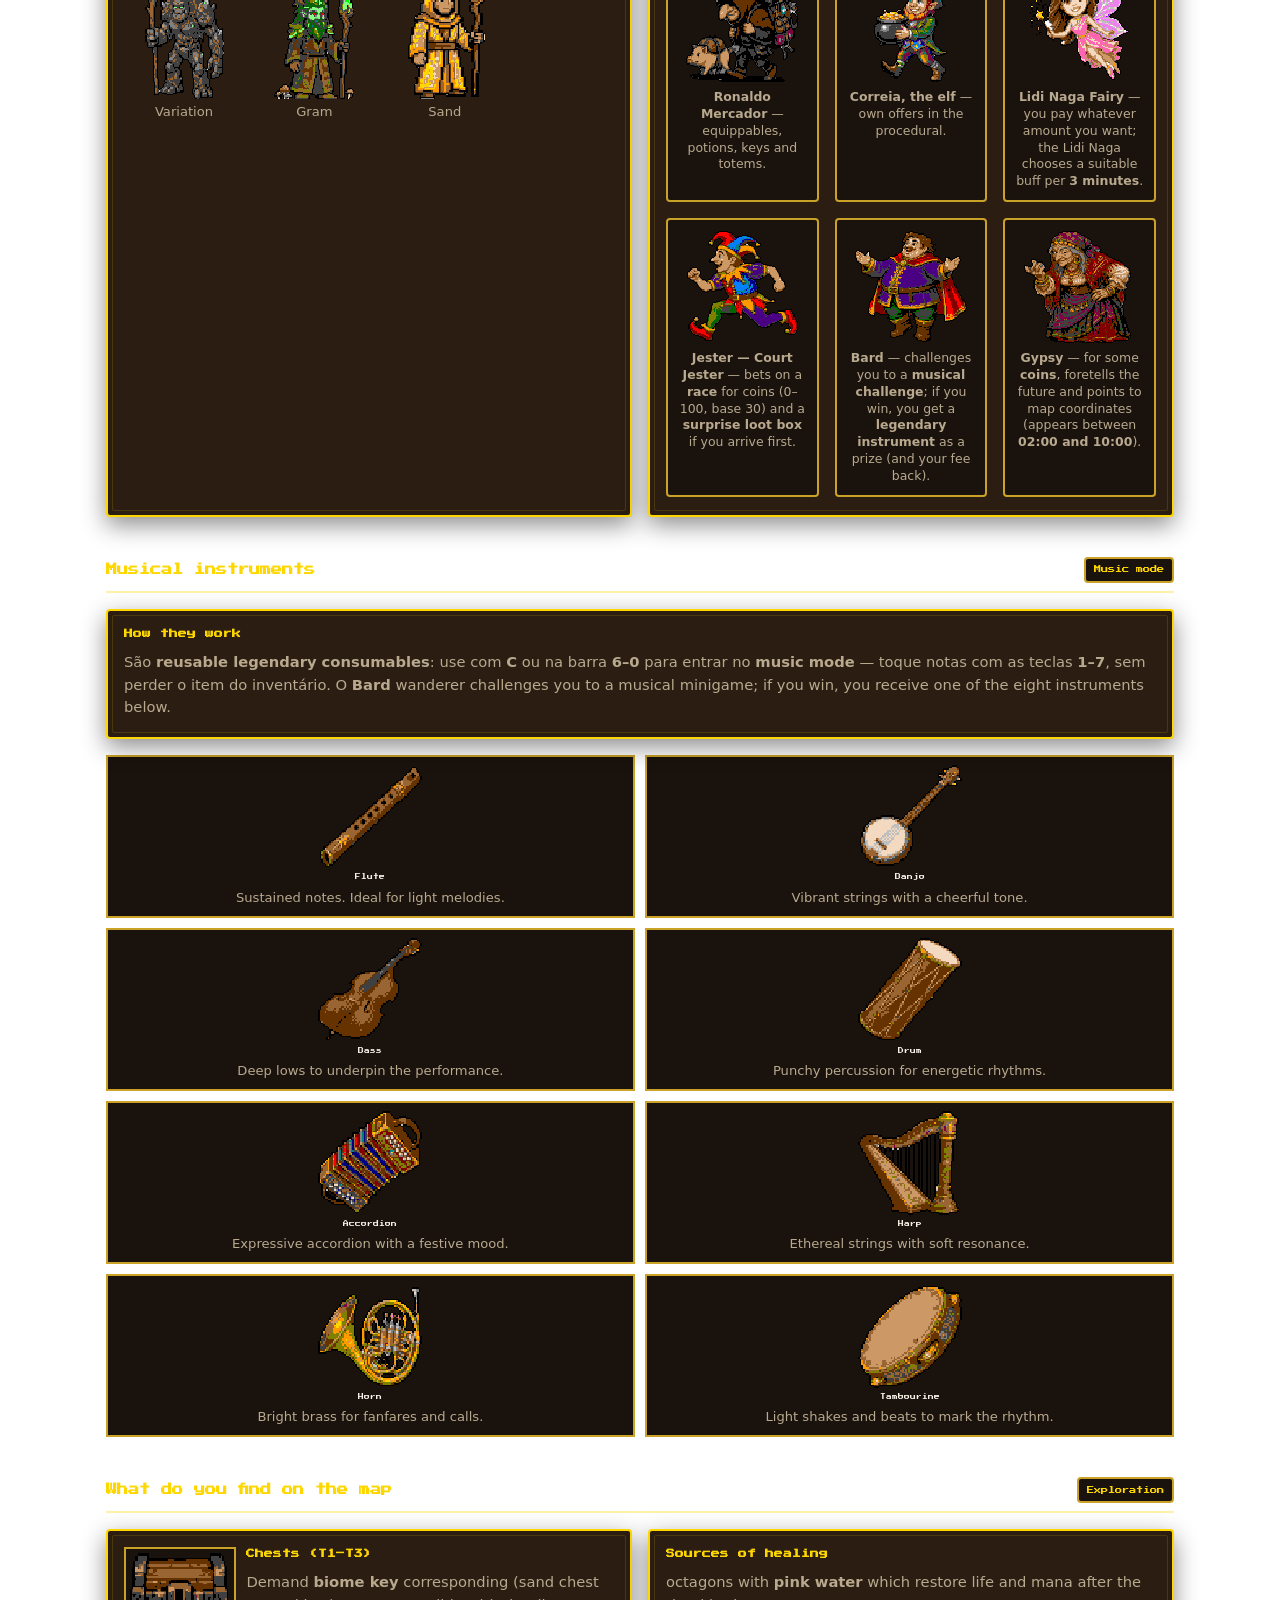
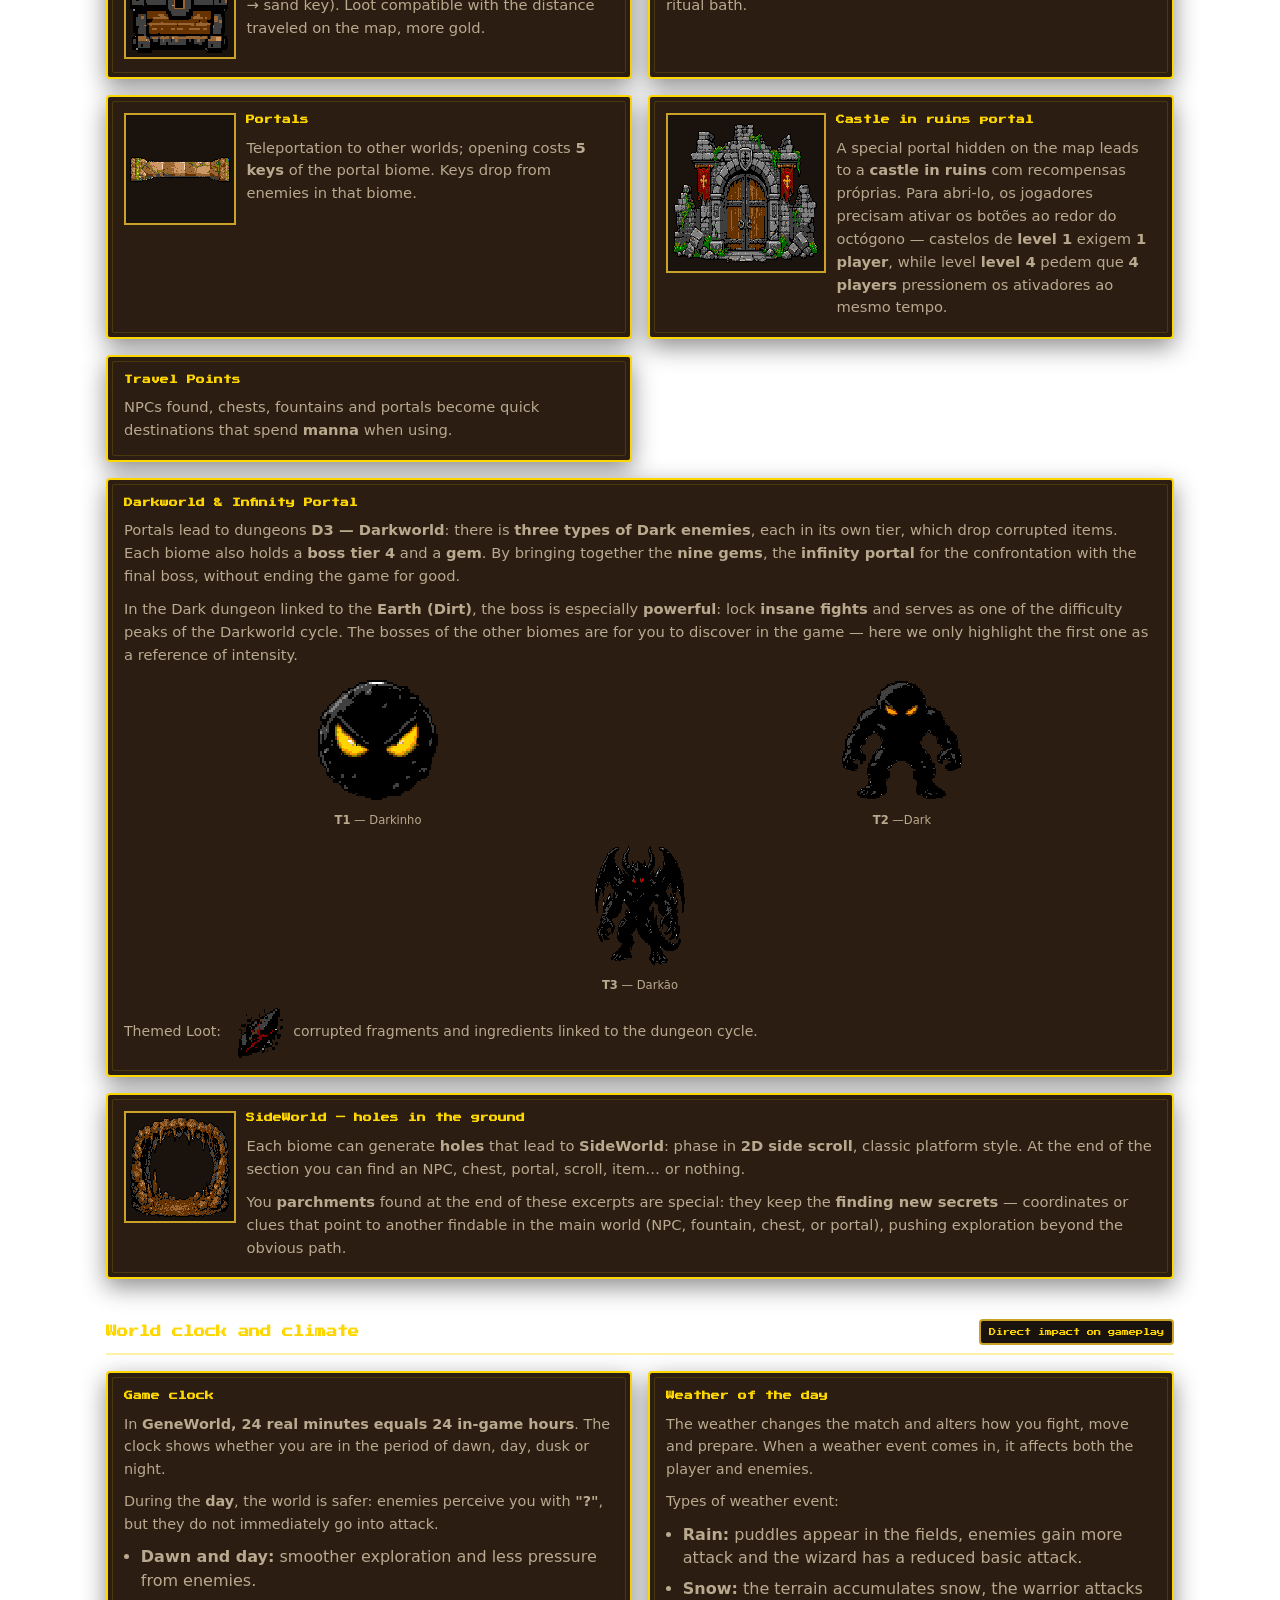
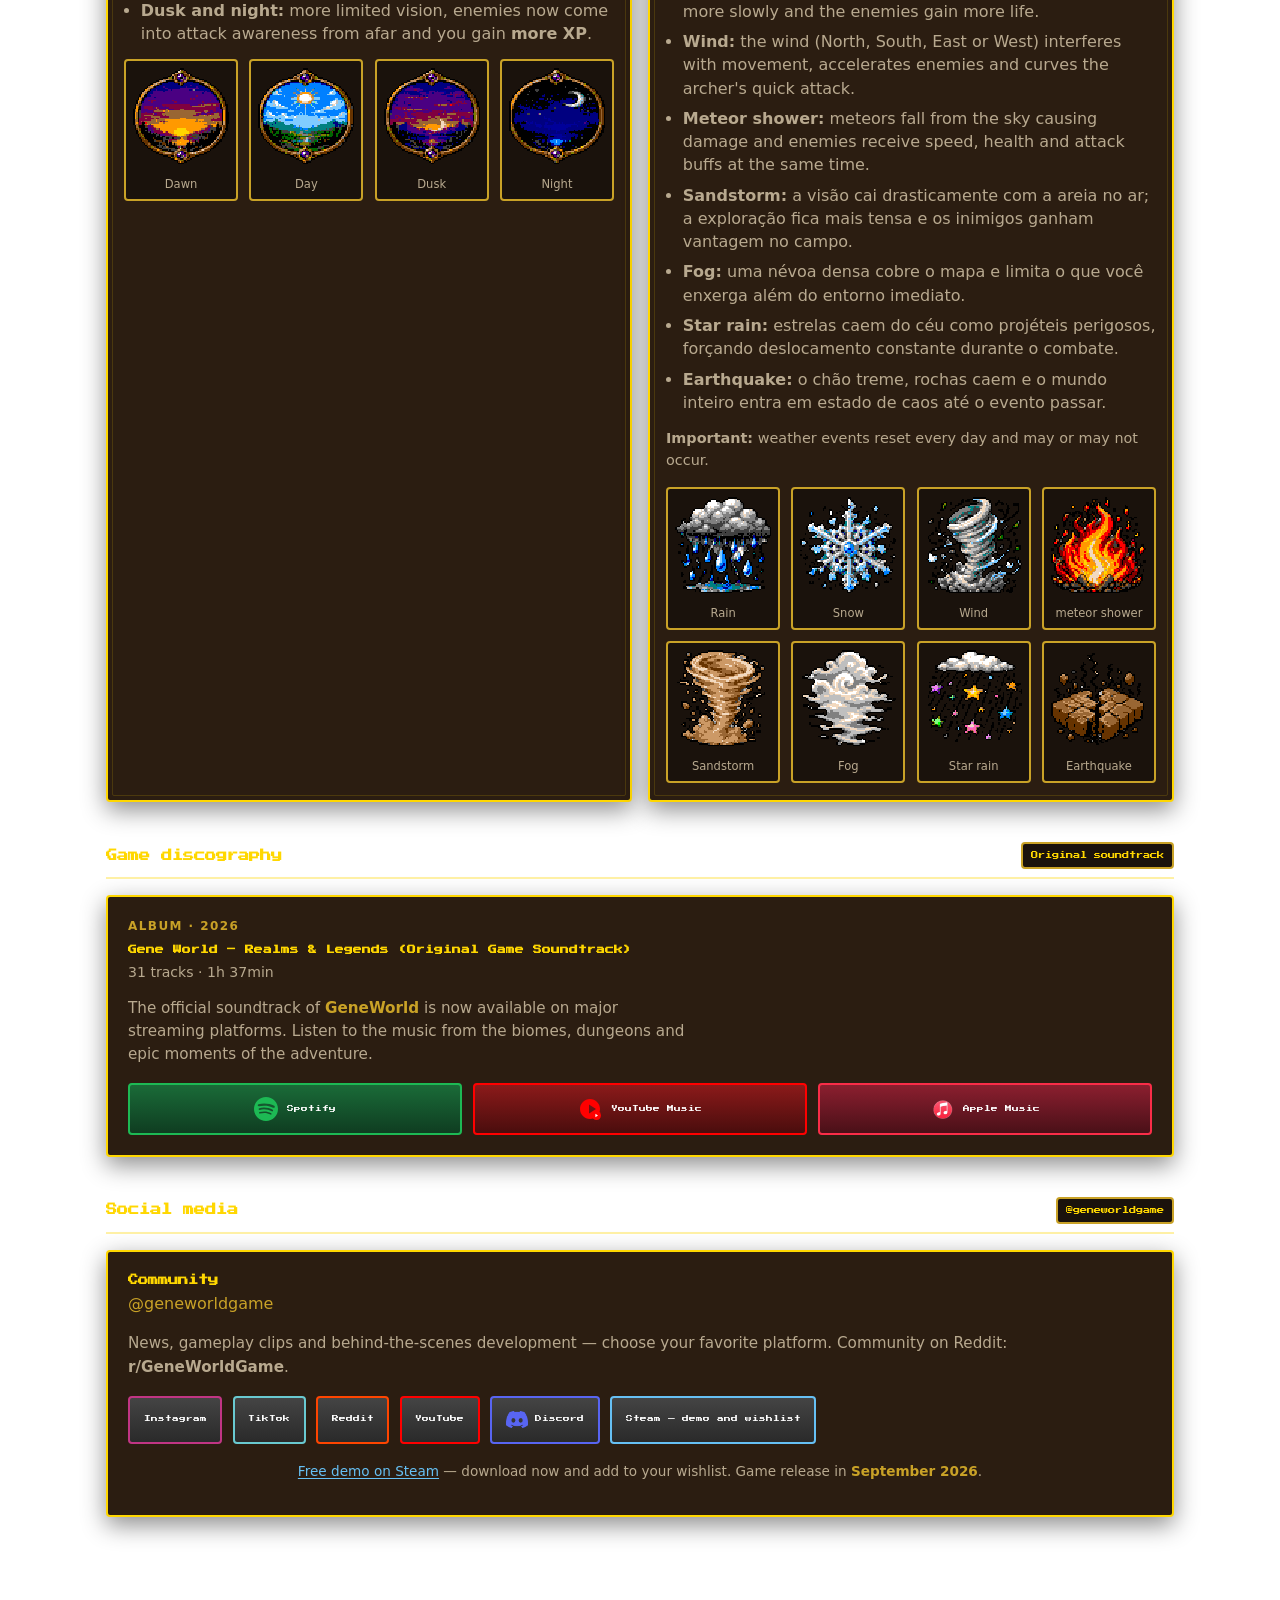
==== commit a357a789: "social midias" ====
--- a/index.html
+++ b/index.html
@@ -77,31 +77,76 @@
           <option value="en">🇺🇸 English</option>
           <option value="es-ES">🇪🇸 Español (ES)</option>
         </select>
-        <div class="nav-streaming" aria-label="Ouvir trilha sonora">
-          <a
-            class="nav-streaming__link nav-streaming__link--spotify"
-            href="https://open.spotify.com/intl-pt/artist/6AZn7CnKRcfgIz212C8PAN?si=xqxwBJ3IQACFO0sWvYV8mQ"
-            target="_blank"
-            rel="noopener noreferrer"
-            aria-label="Spotify">
-            <img src="img/icons/spotify.svg" alt="" width="22" height="22" decoding="async">
-          </a>
-          <a
-            class="nav-streaming__link nav-streaming__link--youtube"
-            href="https://www.youtube.com/playlist?list=OLAK5uy_kIOjoHoHSA0GEb8xZkPcfpGUzLR8D1Wbs"
-            target="_blank"
-            rel="noopener noreferrer"
-            aria-label="YouTube Music">
-            <img src="img/icons/youtube-music.svg" alt="" width="22" height="22" decoding="async">
-          </a>
-          <a
-            class="nav-streaming__link nav-streaming__link--apple"
-            href="https://music.apple.com/us/album/gene-world-realms-legends-original-game-soundtrack/6783052203"
-            target="_blank"
-            rel="noopener noreferrer"
-            aria-label="Apple Music">
-            <img src="img/icons/applemusic.png" alt="" width="22" height="22" decoding="async">
-          </a>
+        <div class="nav-external" aria-label="Plataformas e redes sociais">
+          <div class="nav-external__group" aria-label="Ouvir trilha sonora">
+            <a
+              class="nav-icon-link nav-icon-link--spotify"
+              href="https://open.spotify.com/intl-pt/artist/6AZn7CnKRcfgIz212C8PAN?si=xqxwBJ3IQACFO0sWvYV8mQ"
+              target="_blank"
+              rel="noopener noreferrer"
+              aria-label="Spotify">
+              <img src="img/icons/spotify.svg" alt="" width="22" height="22" decoding="async">
+            </a>
+            <a
+              class="nav-icon-link nav-icon-link--youtube-music"
+              href="https://www.youtube.com/playlist?list=OLAK5uy_kIOjoHoHSA0GEb8xZkPcfpGUzLR8D1Wbs"
+              target="_blank"
+              rel="noopener noreferrer"
+              aria-label="YouTube Music">
+              <img src="img/icons/youtube-music.svg" alt="" width="22" height="22" decoding="async">
+            </a>
+            <a
+              class="nav-icon-link nav-icon-link--apple"
+              href="https://music.apple.com/us/album/gene-world-realms-legends-original-game-soundtrack/6783052203"
+              target="_blank"
+              rel="noopener noreferrer"
+              aria-label="Apple Music">
+              <img src="img/icons/applemusic.png" alt="" width="22" height="22" decoding="async">
+            </a>
+          </div>
+          <span class="nav-external__divider" aria-hidden="true"></span>
+          <div class="nav-external__group" aria-label="Redes sociais">
+            <a
+              class="nav-icon-link nav-icon-link--instagram"
+              href="https://www.instagram.com/geneworldgame/"
+              target="_blank"
+              rel="noopener noreferrer"
+              aria-label="Instagram">
+              <img src="img/icons/instagram.svg" alt="" width="22" height="22" decoding="async">
+            </a>
+            <a
+              class="nav-icon-link nav-icon-link--tiktok"
+              href="https://www.tiktok.com/@geneworldgame"
+              target="_blank"
+              rel="noopener noreferrer"
+              aria-label="TikTok">
+              <img src="img/icons/tiktok.svg" alt="" width="22" height="22" decoding="async">
+            </a>
+            <a
+              class="nav-icon-link nav-icon-link--reddit"
+              href="https://www.reddit.com/r/GeneWorldGame/"
+              target="_blank"
+              rel="noopener noreferrer"
+              aria-label="Reddit">
+              <img src="img/icons/reddit.svg" alt="" width="22" height="22" decoding="async">
+            </a>
+            <a
+              class="nav-icon-link nav-icon-link--youtube"
+              href="https://www.youtube.com/@geneworldgame"
+              target="_blank"
+              rel="noopener noreferrer"
+              aria-label="YouTube">
+              <img src="img/icons/youtube.svg" alt="" width="22" height="22" decoding="async">
+            </a>
+            <a
+              class="nav-icon-link nav-icon-link--discord"
+              href="https://discord.gg/FCZZrB2G8"
+              target="_blank"
+              rel="noopener noreferrer"
+              aria-label="Discord">
+              <img src="img/icons/discord-logo.png" alt="" width="22" height="22" decoding="async">
+            </a>
+          </div>
         </div>
       </nav>
     </div>
--- a/styles.css
+++ b/styles.css
@@ -189,13 +189,28 @@
   font-weight: 700;
 }
 
-.nav-streaming {
+.nav-external {
+  display: inline-flex;
+  align-items: center;
+  gap: 0.45rem;
+  flex-wrap: wrap;
+}
+
+.nav-external__group {
   display: inline-flex;
   align-items: center;
   gap: 0.35rem;
 }
 
-.nav-streaming__link {
+.nav-external__divider {
+  width: 2px;
+  height: 28px;
+  background: rgba(255, 215, 0, 0.35);
+  border-radius: 1px;
+  flex-shrink: 0;
+}
+
+.nav-icon-link {
   display: inline-flex;
   align-items: center;
   justify-content: center;
@@ -209,35 +224,61 @@
   transition: border-color 0.15s, transform 0.12s, box-shadow 0.15s;
 }
 
-.nav-streaming__link img {
+.nav-icon-link img {
   display: block;
   width: 22px;
   height: 22px;
   object-fit: contain;
 }
 
-.nav-streaming__link:hover,
-.nav-streaming__link:focus-visible {
+.nav-icon-link:hover,
+.nav-icon-link:focus-visible {
   transform: translateY(-2px);
   outline: none;
 }
 
-.nav-streaming__link--spotify:hover,
-.nav-streaming__link--spotify:focus-visible {
+.nav-icon-link--spotify:hover,
+.nav-icon-link--spotify:focus-visible {
   border-color: #1db954;
   box-shadow: 0 0 10px rgba(29, 185, 84, 0.35);
 }
 
-.nav-streaming__link--youtube:hover,
-.nav-streaming__link--youtube:focus-visible {
+.nav-icon-link--youtube-music:hover,
+.nav-icon-link--youtube-music:focus-visible,
+.nav-icon-link--youtube:hover,
+.nav-icon-link--youtube:focus-visible {
   border-color: #ff0000;
   box-shadow: 0 0 10px rgba(255, 0, 0, 0.3);
 }
 
-.nav-streaming__link--apple:hover,
-.nav-streaming__link--apple:focus-visible {
+.nav-icon-link--apple:hover,
+.nav-icon-link--apple:focus-visible {
   border-color: #fa243c;
   box-shadow: 0 0 10px rgba(250, 36, 60, 0.35);
+}
+
+.nav-icon-link--instagram:hover,
+.nav-icon-link--instagram:focus-visible {
+  border-color: #e4405f;
+  box-shadow: 0 0 10px rgba(228, 64, 95, 0.35);
+}
+
+.nav-icon-link--tiktok:hover,
+.nav-icon-link--tiktok:focus-visible {
+  border-color: #69c9d0;
+  box-shadow: 0 0 10px rgba(105, 201, 208, 0.35);
+}
+
+.nav-icon-link--reddit:hover,
+.nav-icon-link--reddit:focus-visible {
+  border-color: #ff4500;
+  box-shadow: 0 0 10px rgba(255, 69, 0, 0.35);
+}
+
+.nav-icon-link--discord:hover,
+.nav-icon-link--discord:focus-visible {
+  border-color: #5865f2;
+  box-shadow: 0 0 10px rgba(88, 101, 242, 0.35);
 }
 
 /* Masthead — banner + logo vazado */
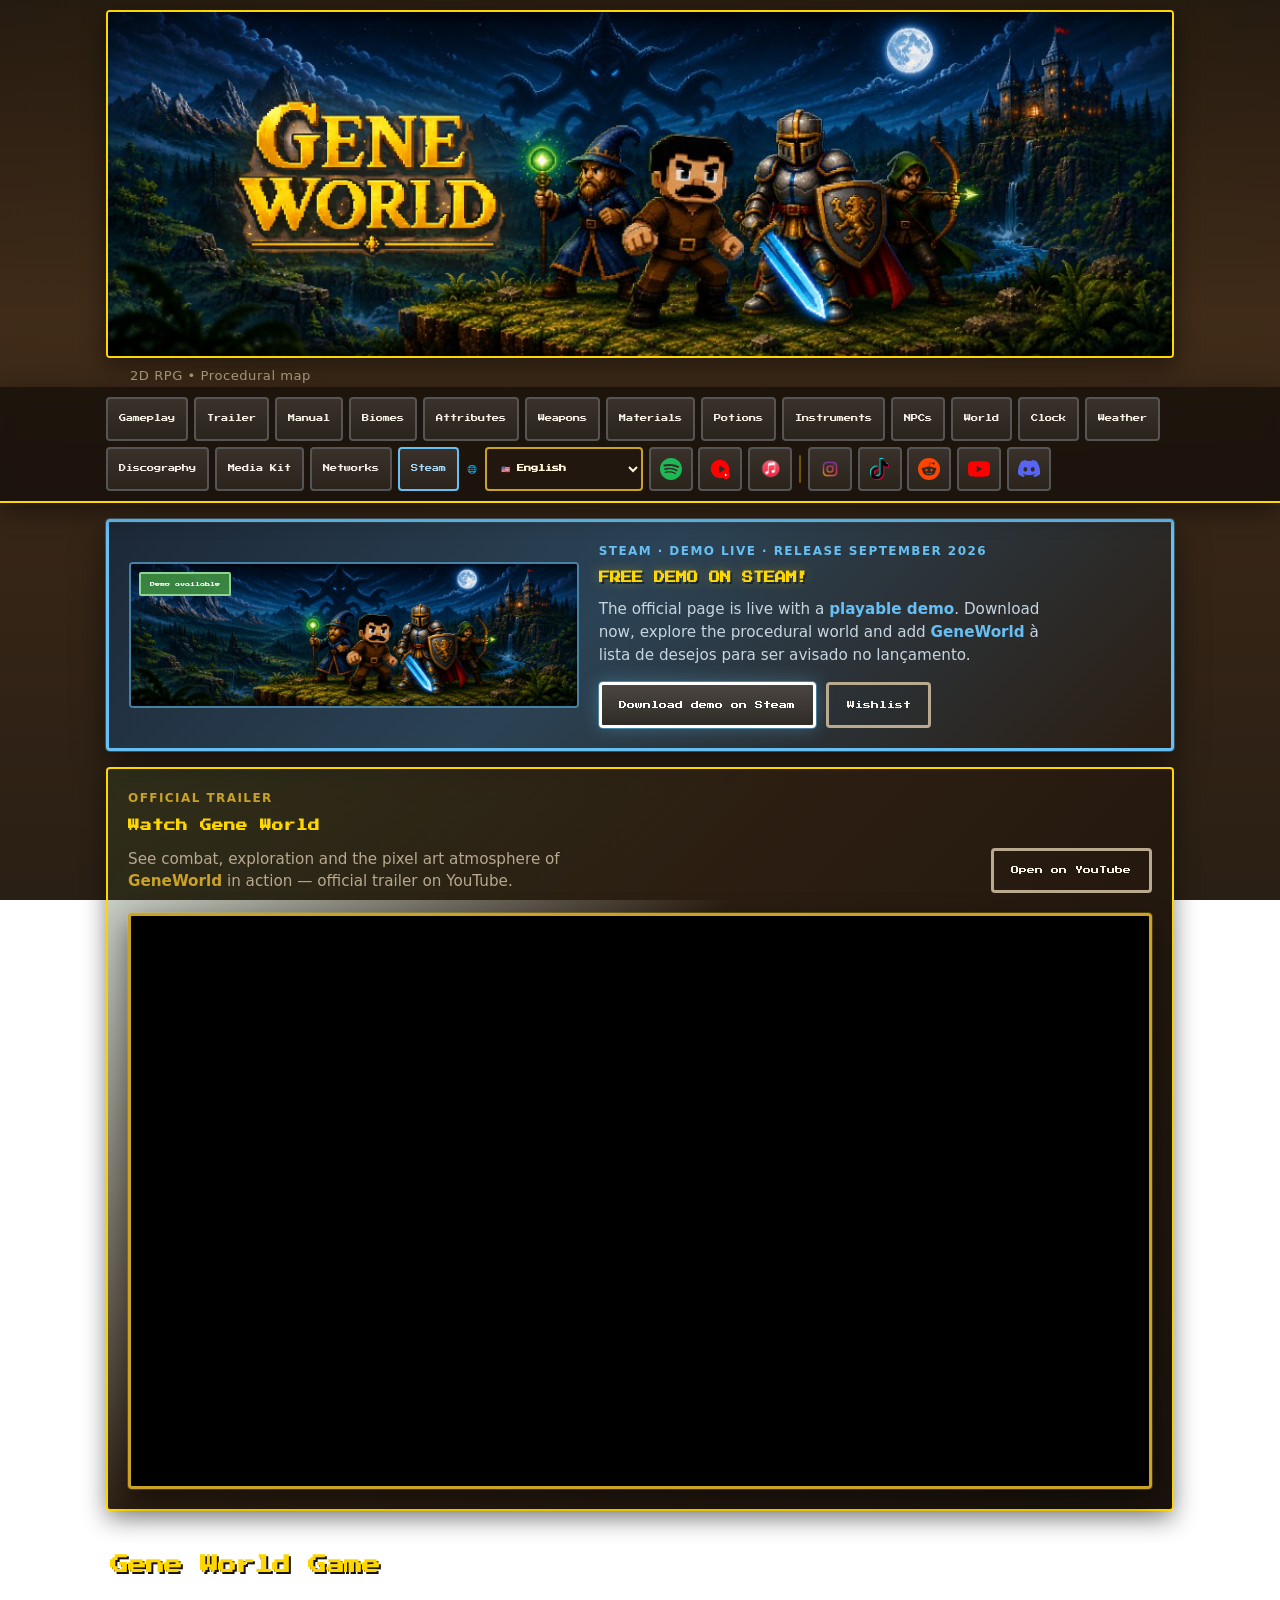
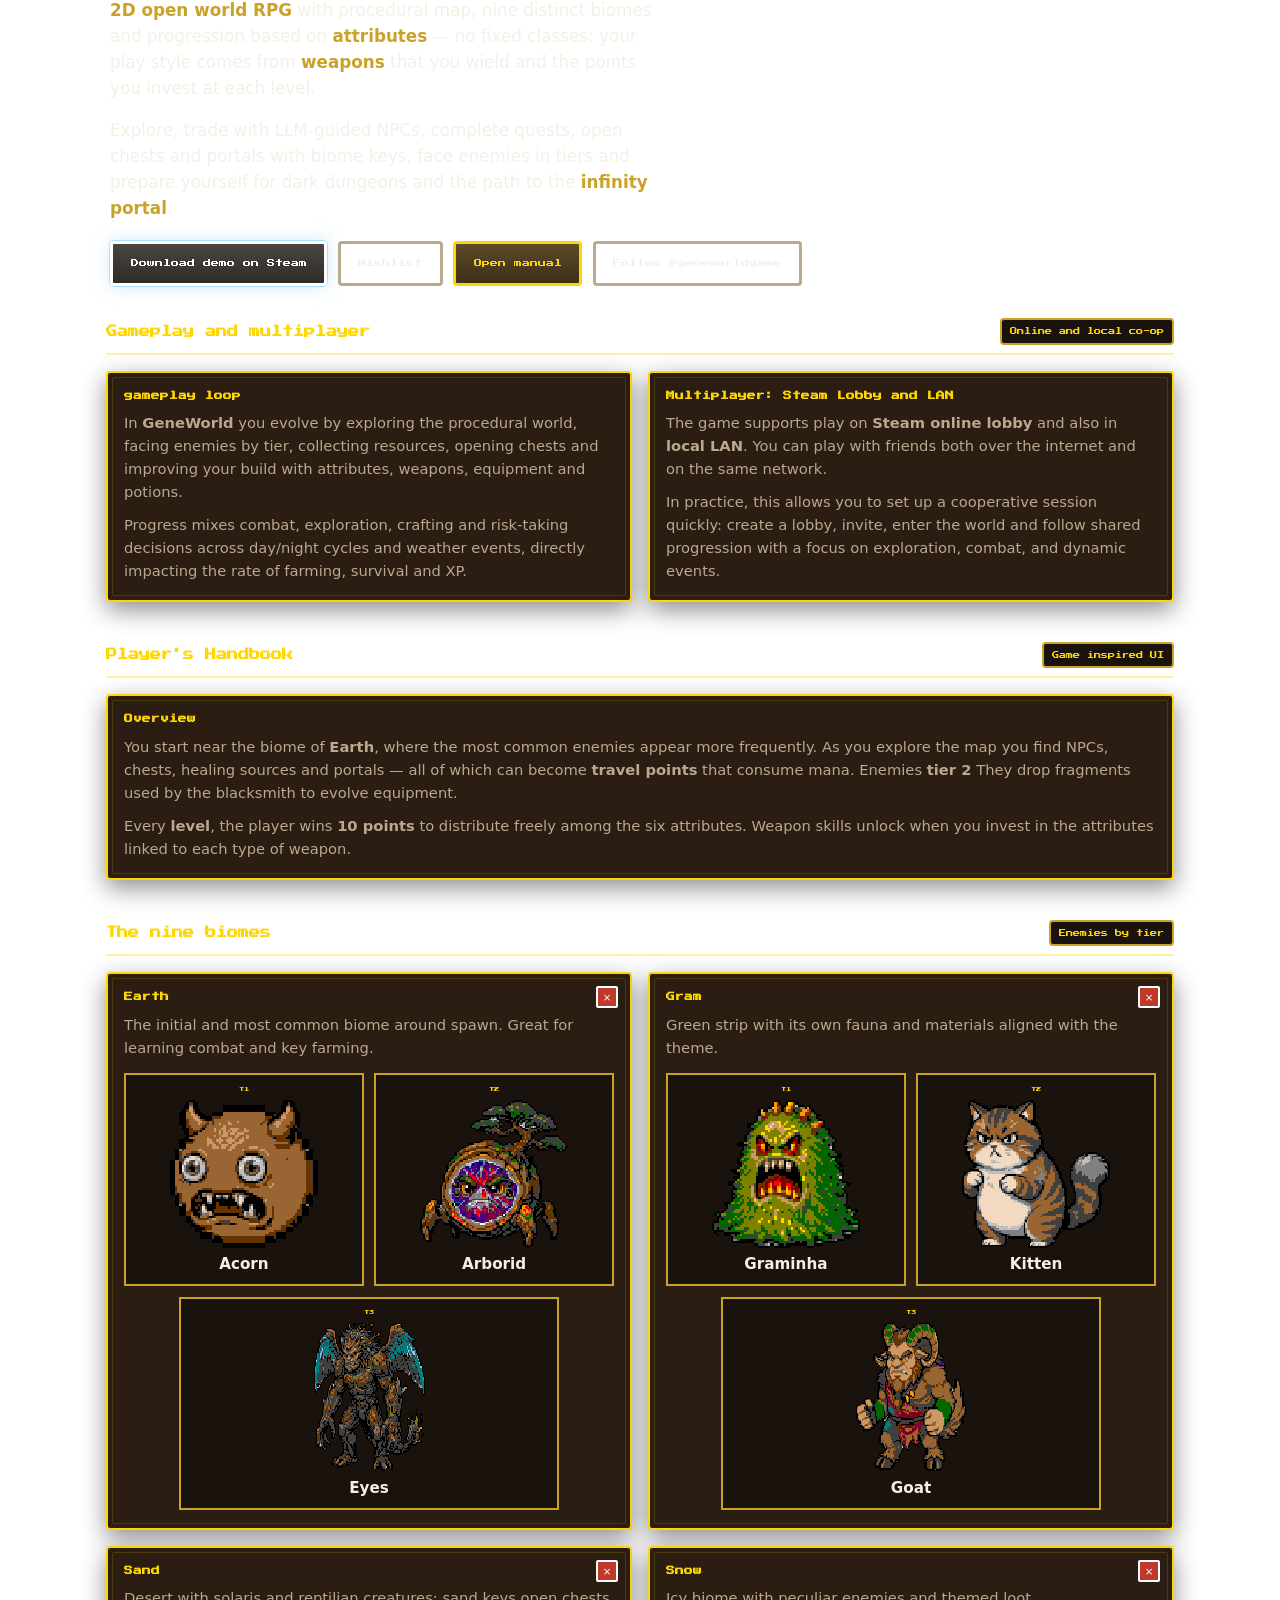
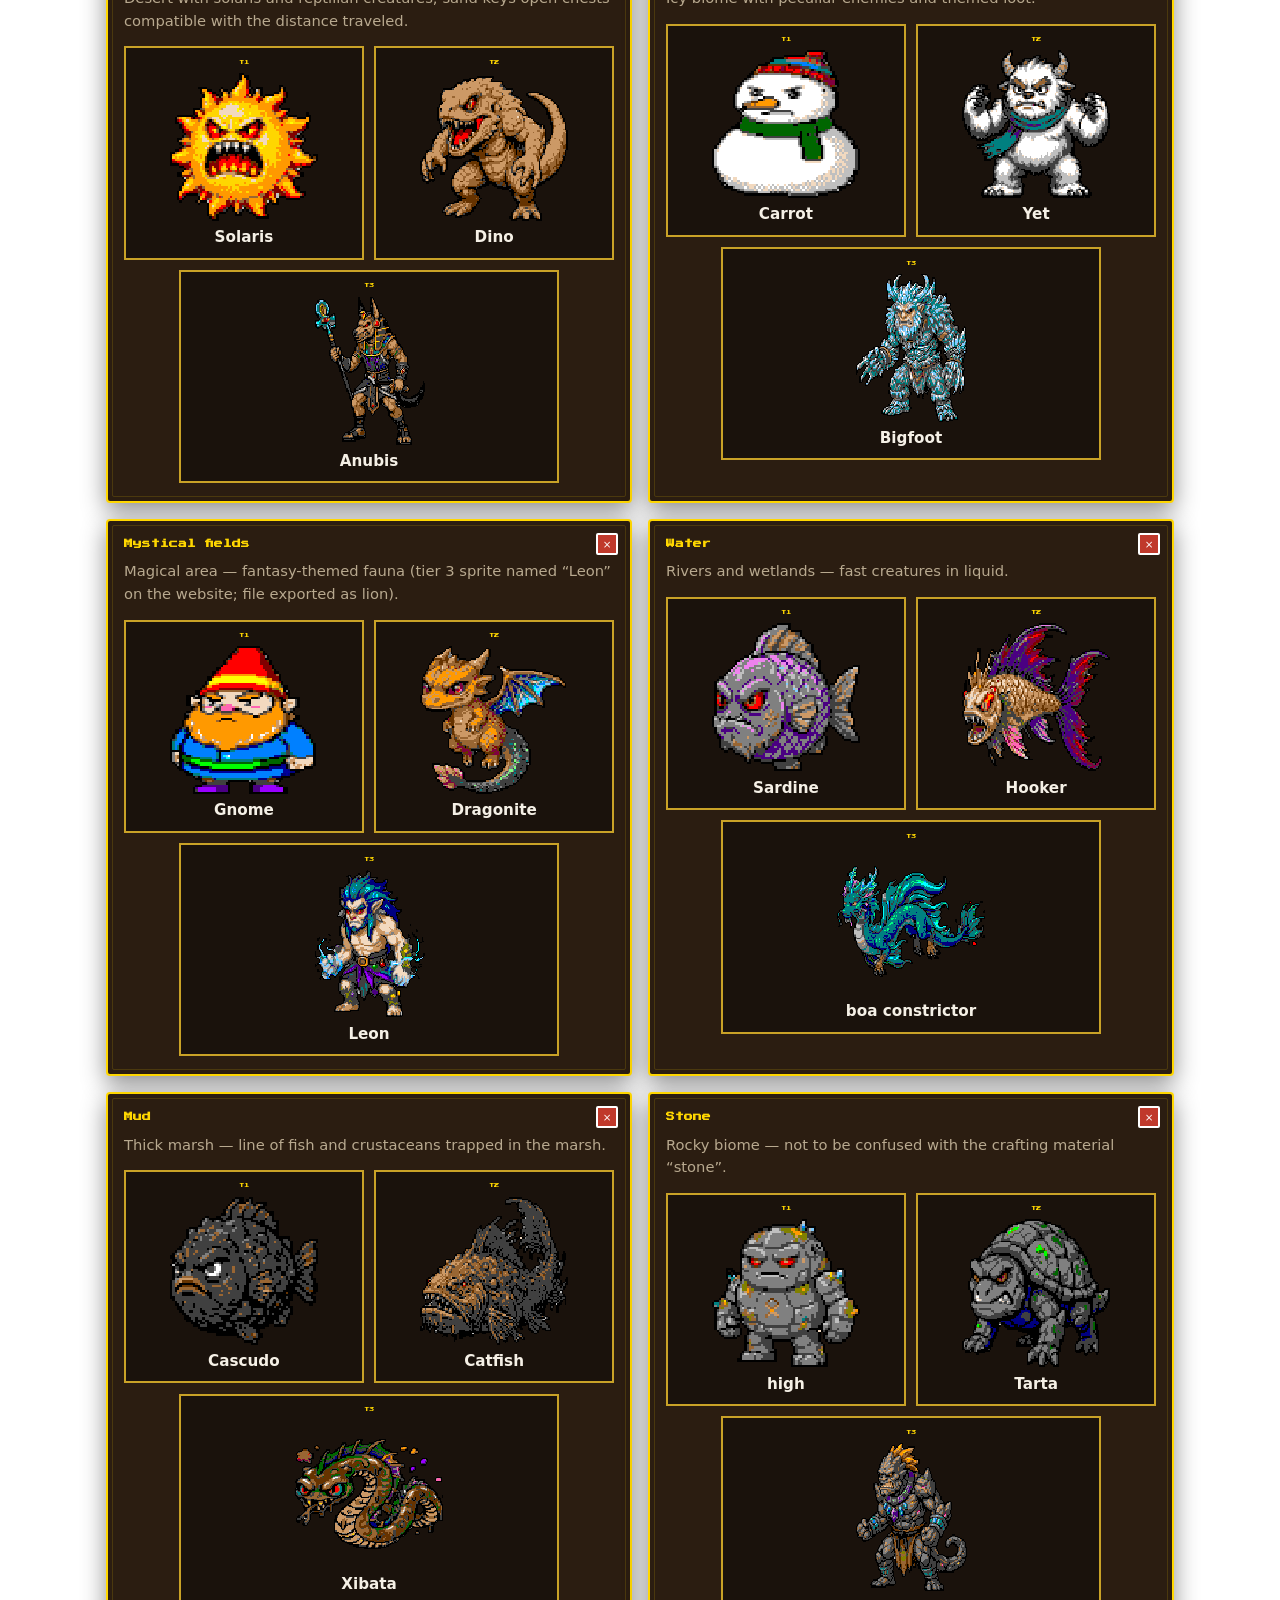
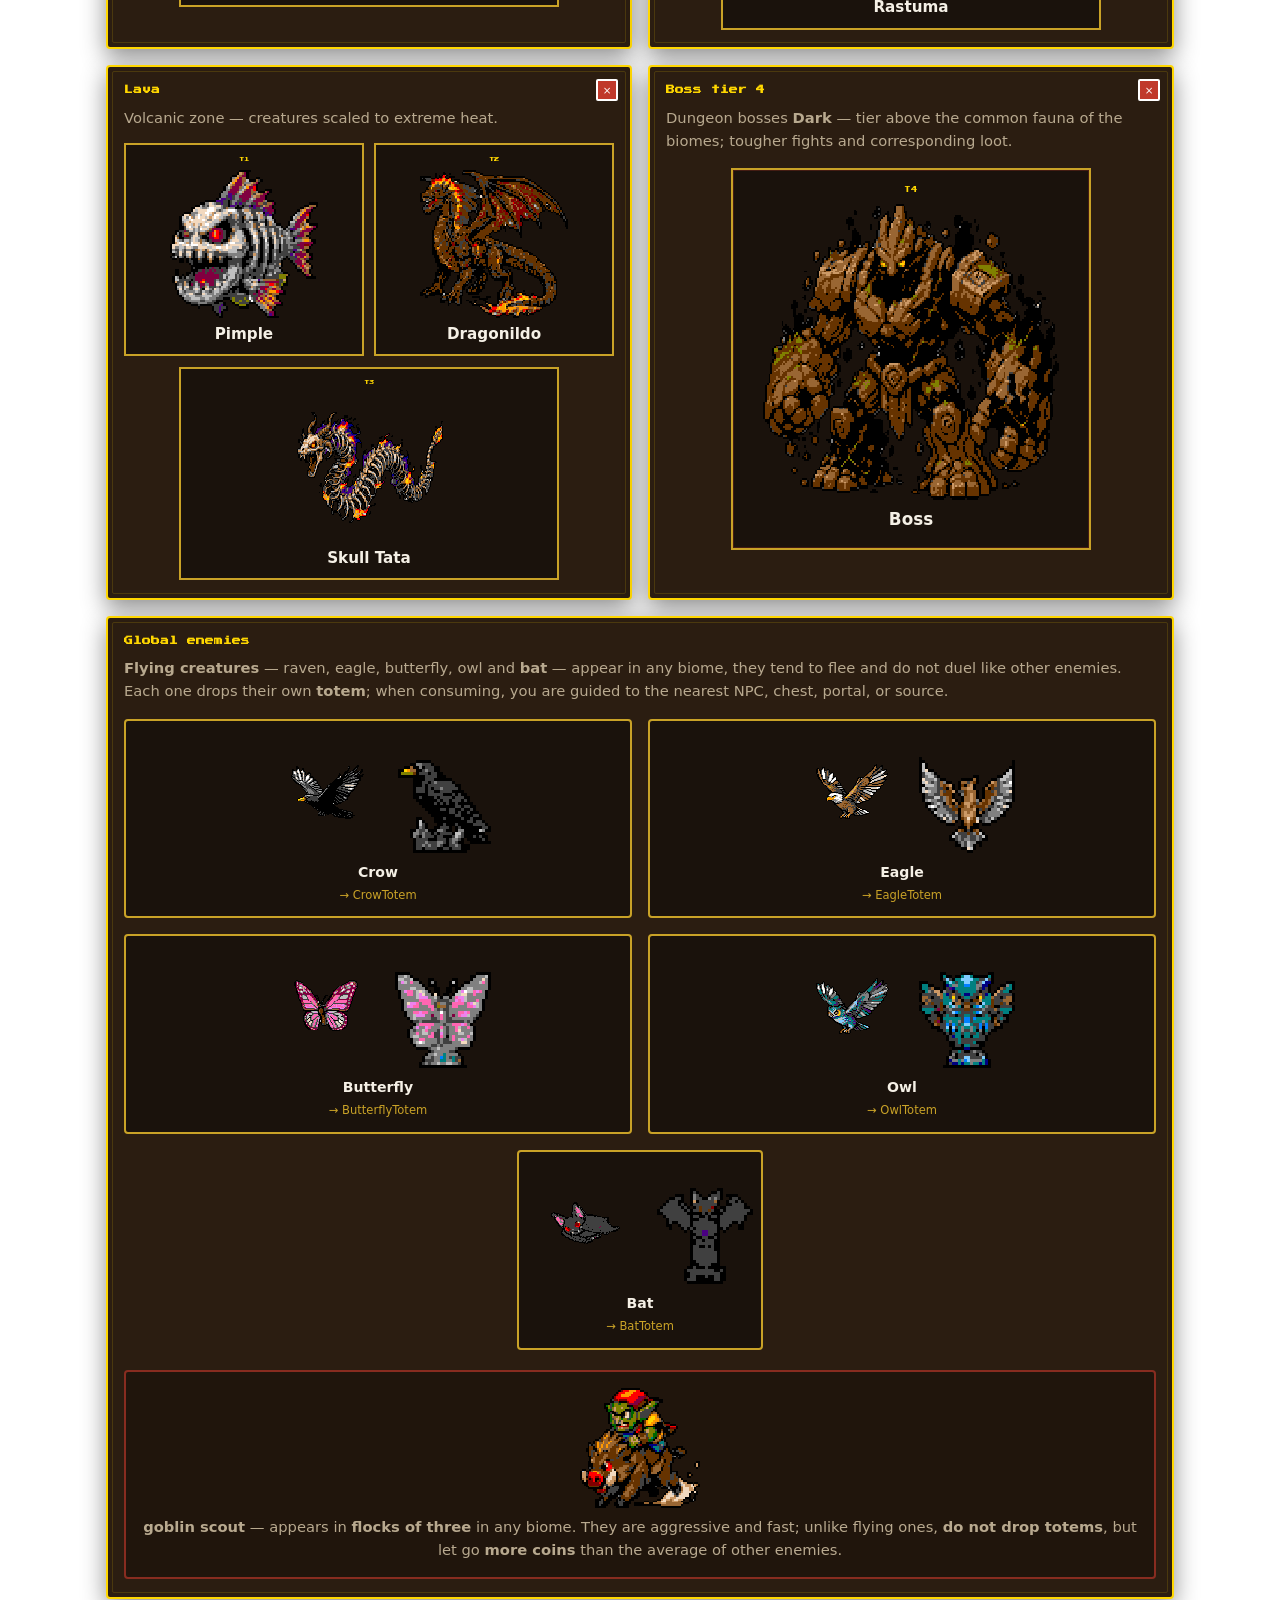
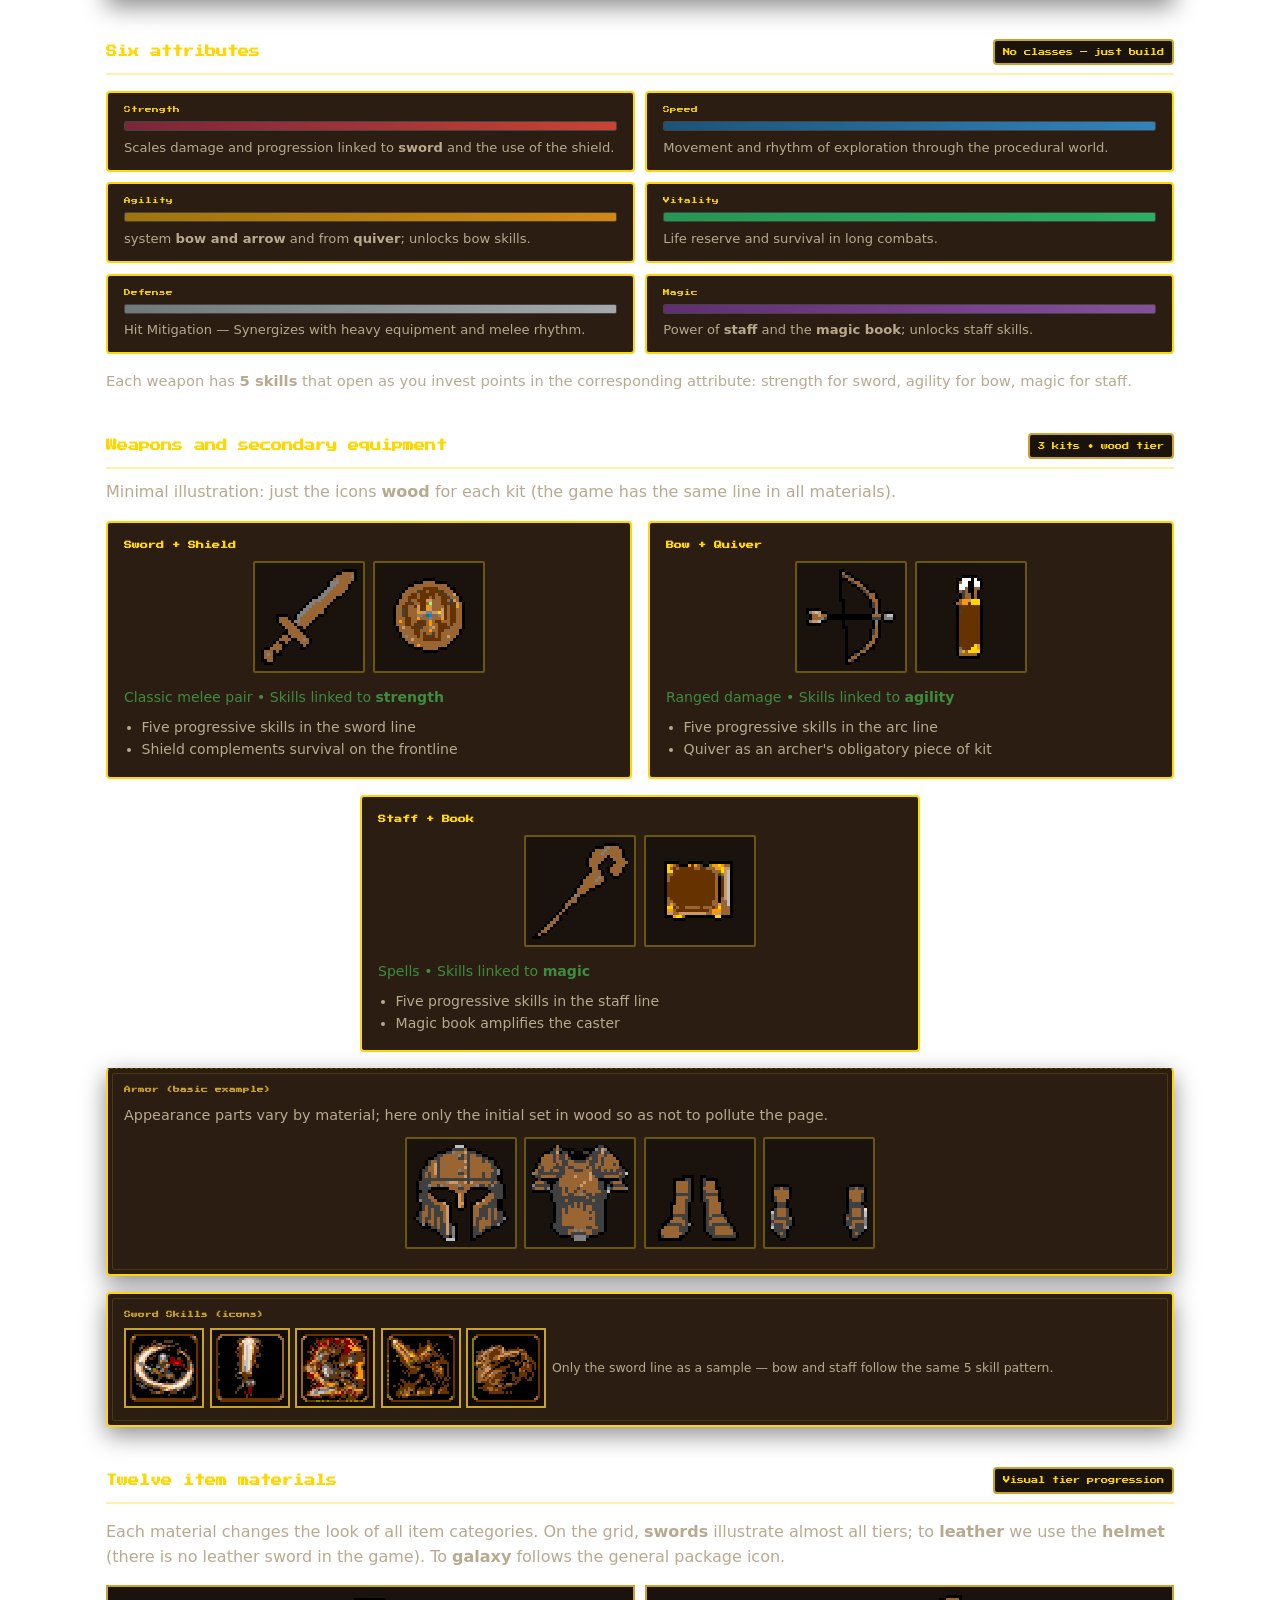
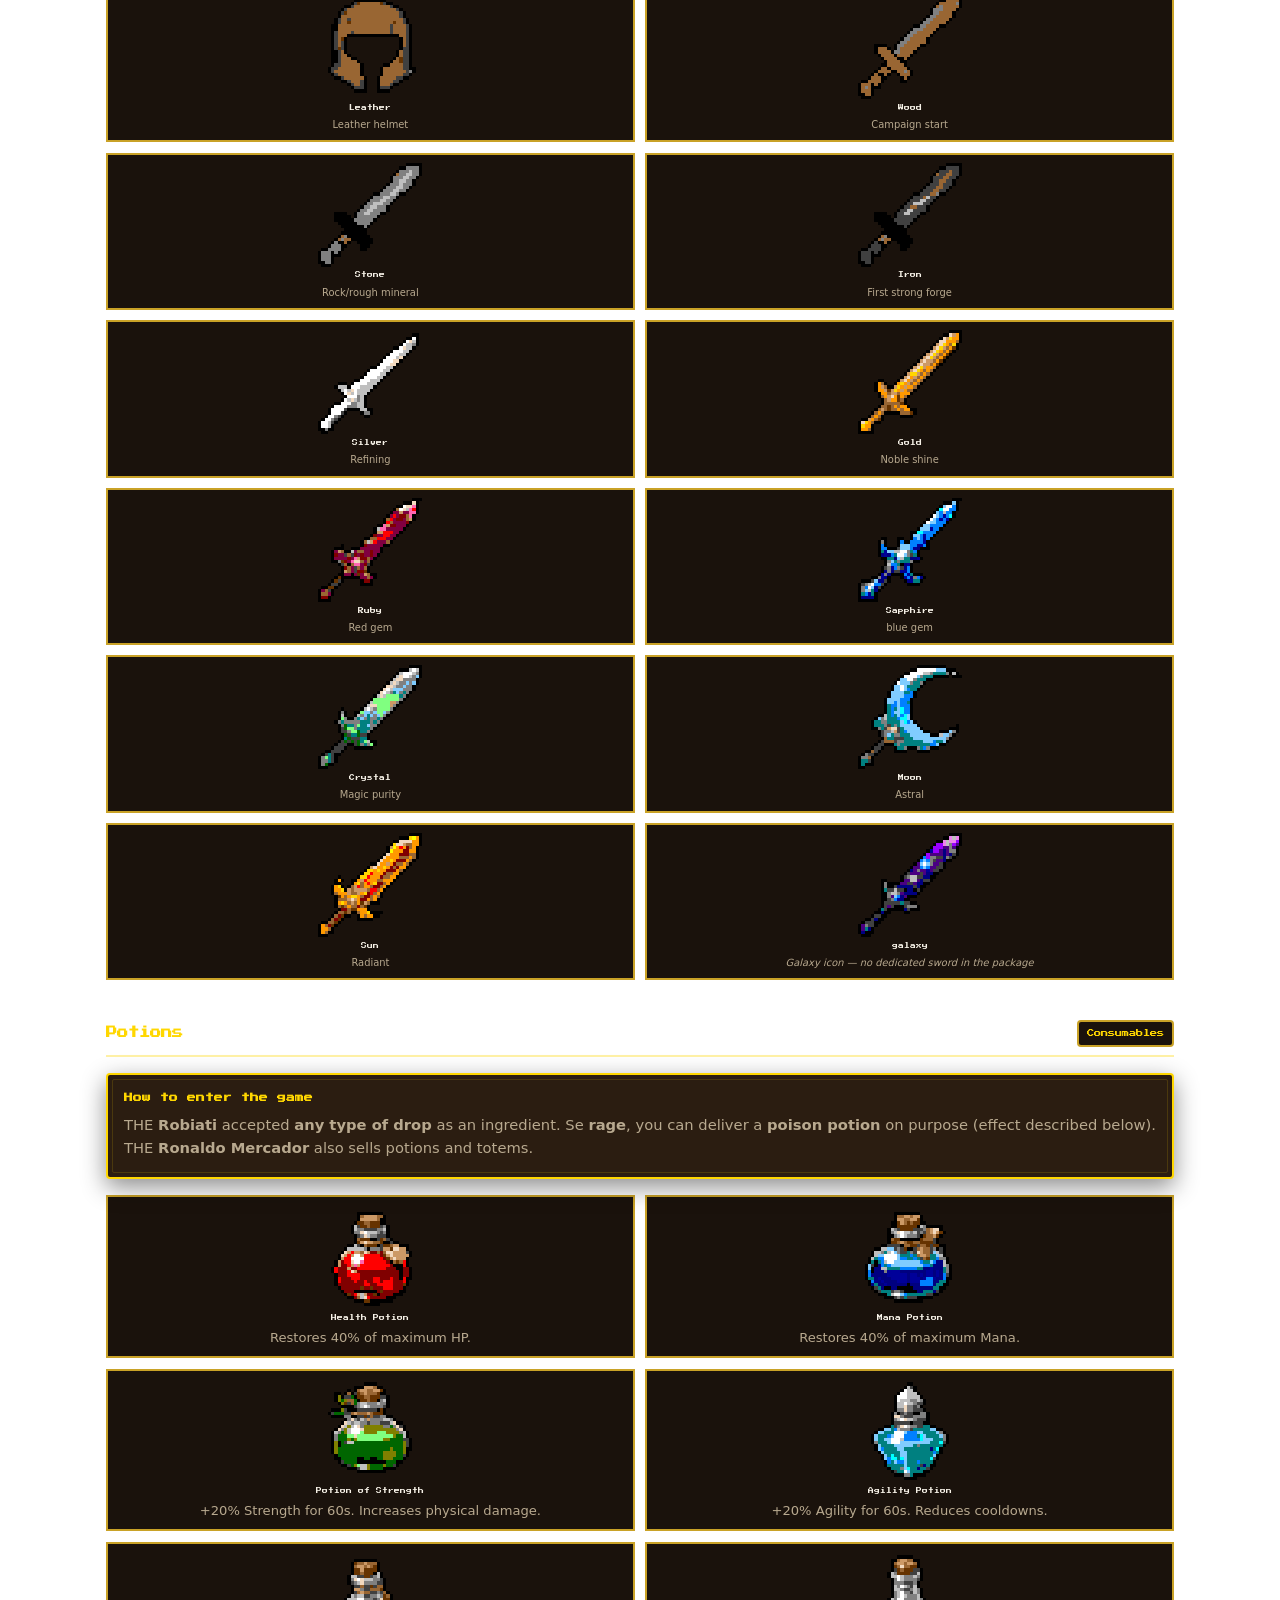
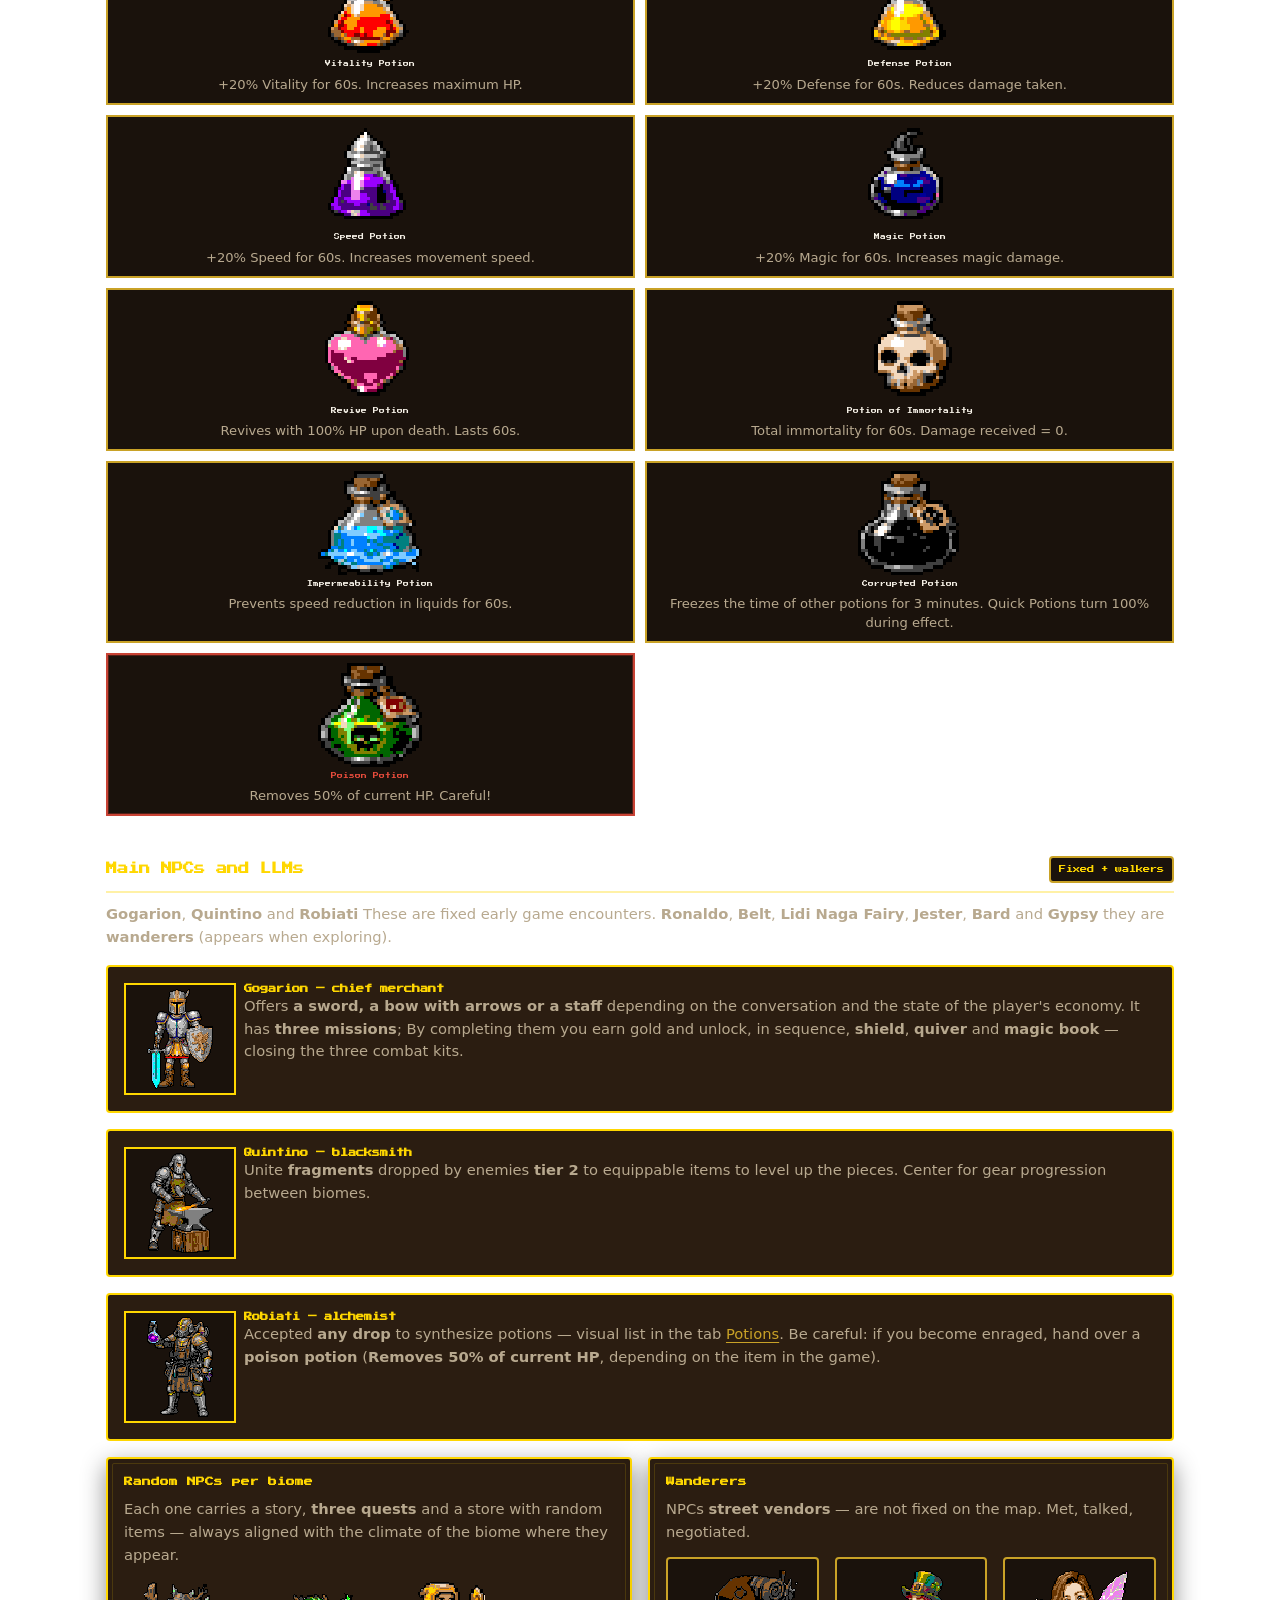
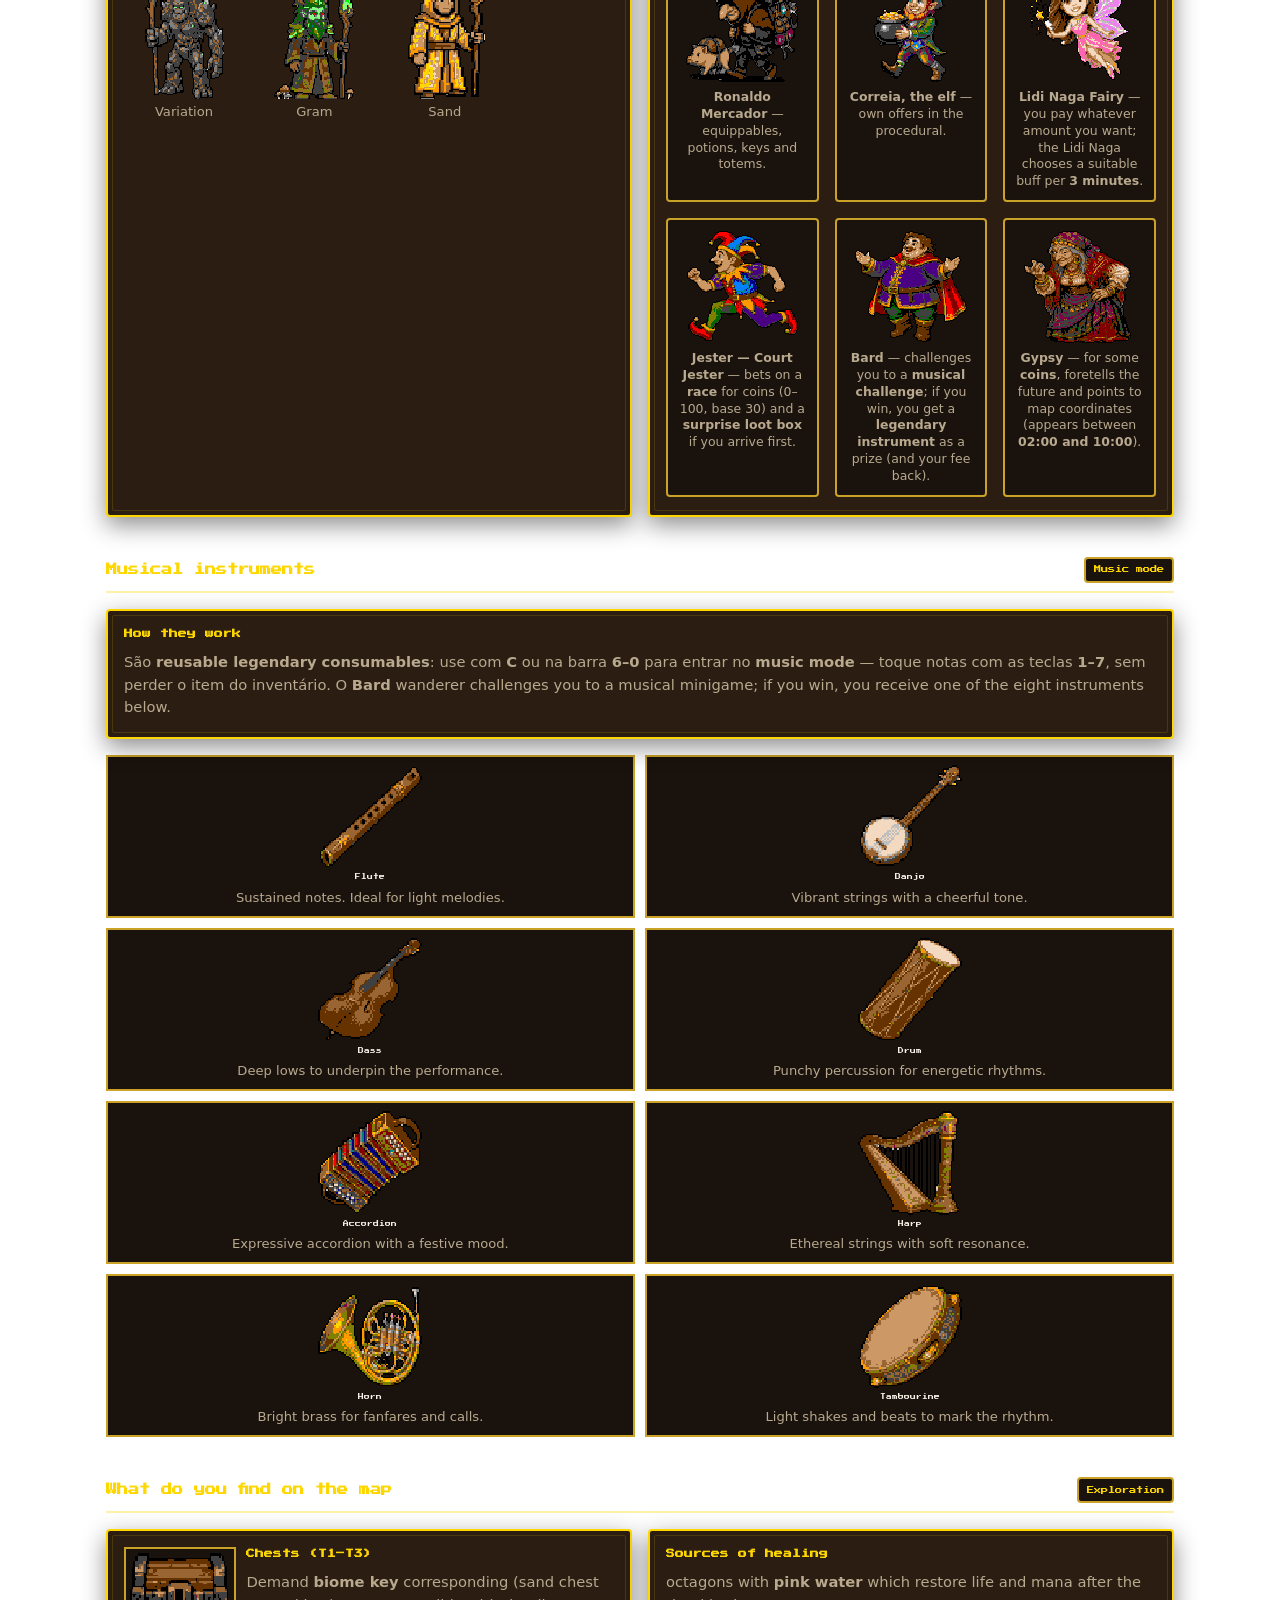
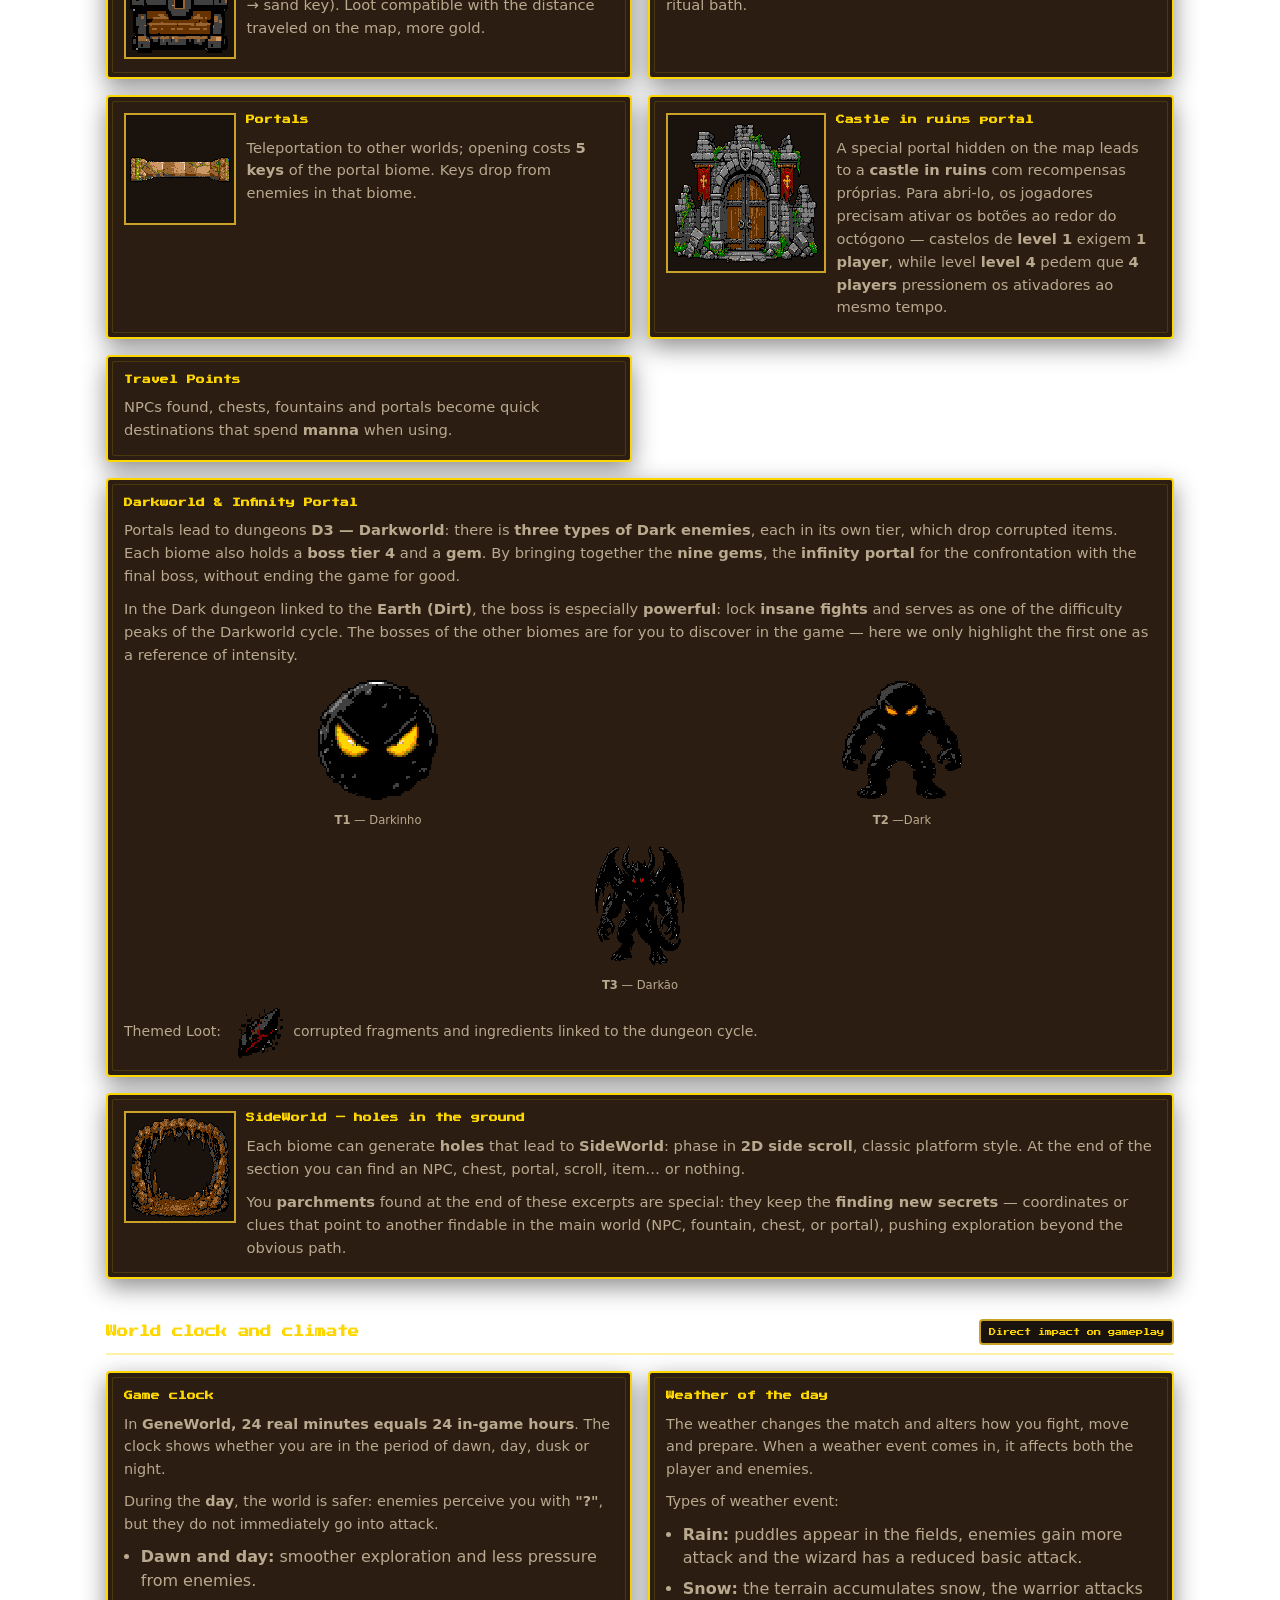
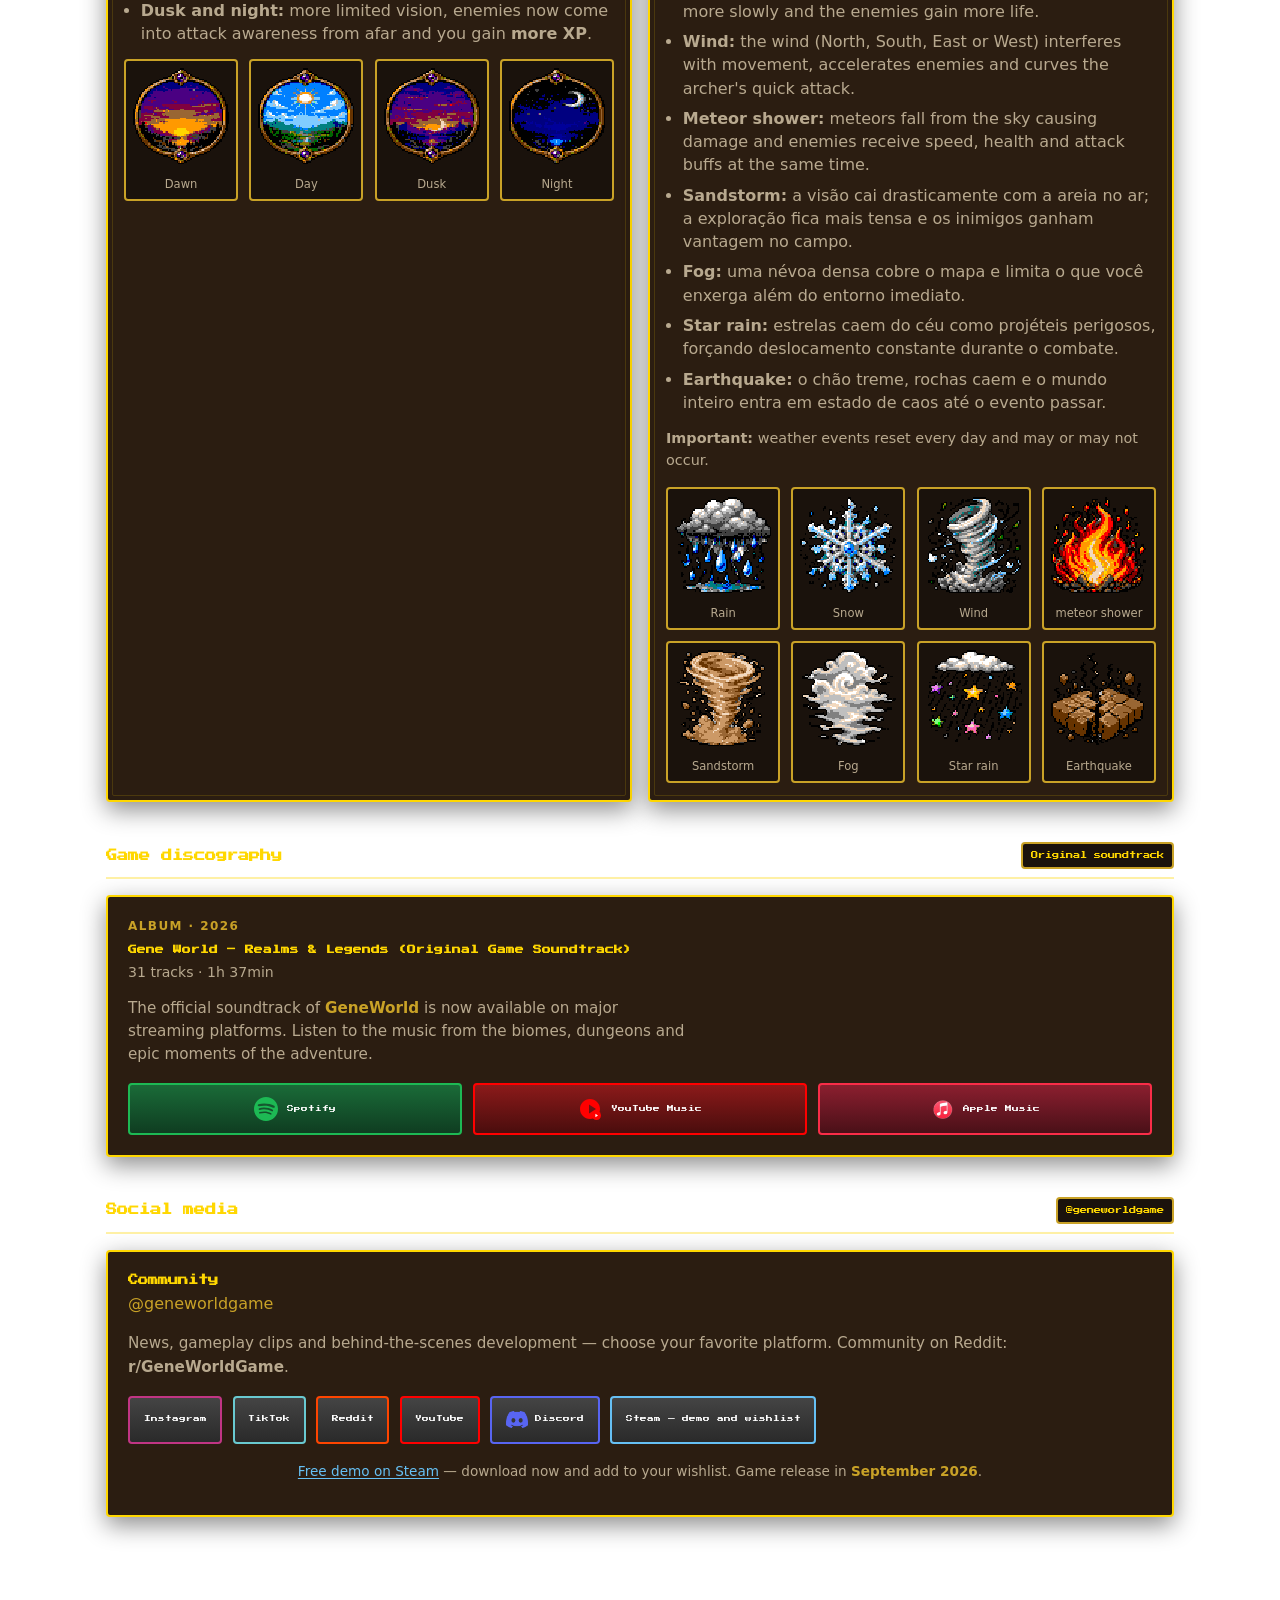
==== commit c1684c65: "logos" ====
--- a/index.html
+++ b/index.html
@@ -112,7 +112,7 @@
               target="_blank"
               rel="noopener noreferrer"
               aria-label="Instagram">
-              <img src="img/icons/instagram.svg" alt="" width="22" height="22" decoding="async">
+              <img src="img/icons/logo-instagram.png" alt="" width="22" height="22" decoding="async">
             </a>
             <a
               class="nav-icon-link nav-icon-link--tiktok"
@@ -120,7 +120,7 @@
               target="_blank"
               rel="noopener noreferrer"
               aria-label="TikTok">
-              <img src="img/icons/tiktok.svg" alt="" width="22" height="22" decoding="async">
+              <img src="img/icons/tiktoklogo.png" alt="" width="22" height="22" decoding="async">
             </a>
             <a
               class="nav-icon-link nav-icon-link--reddit"
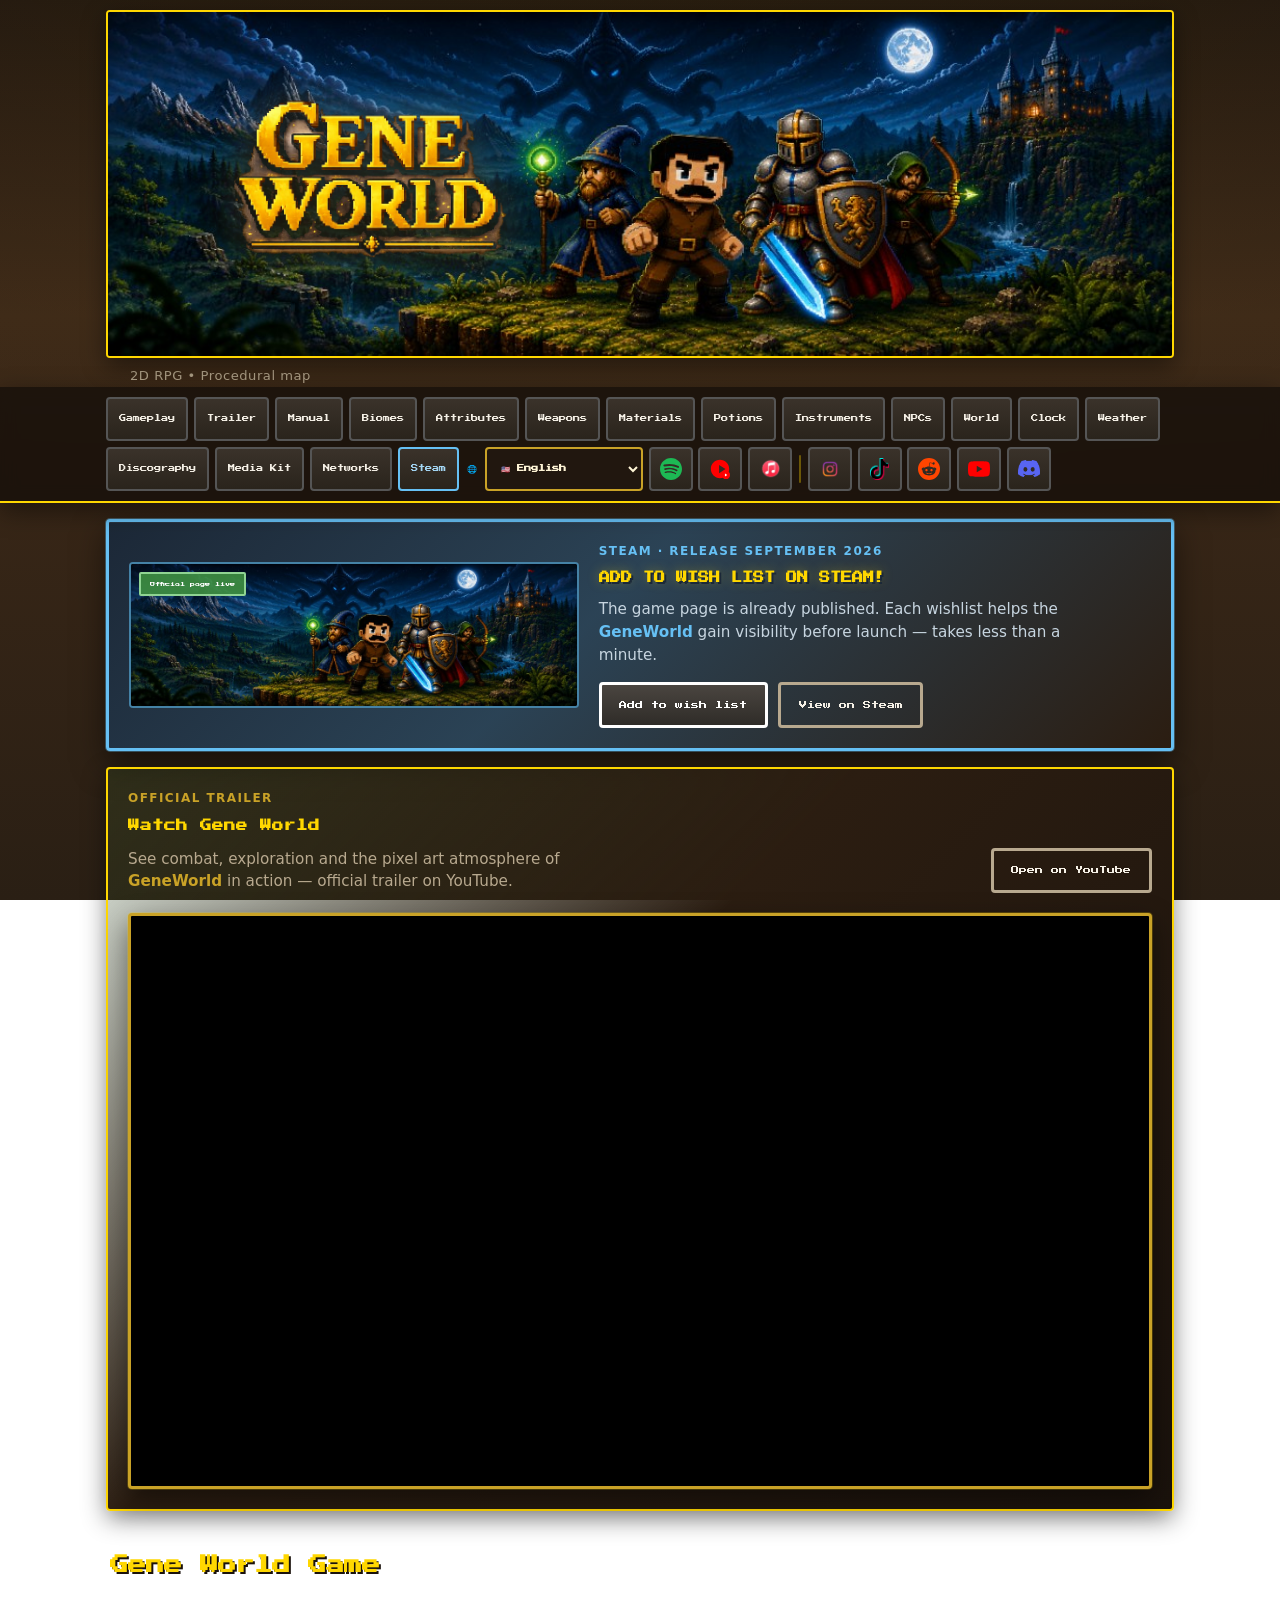
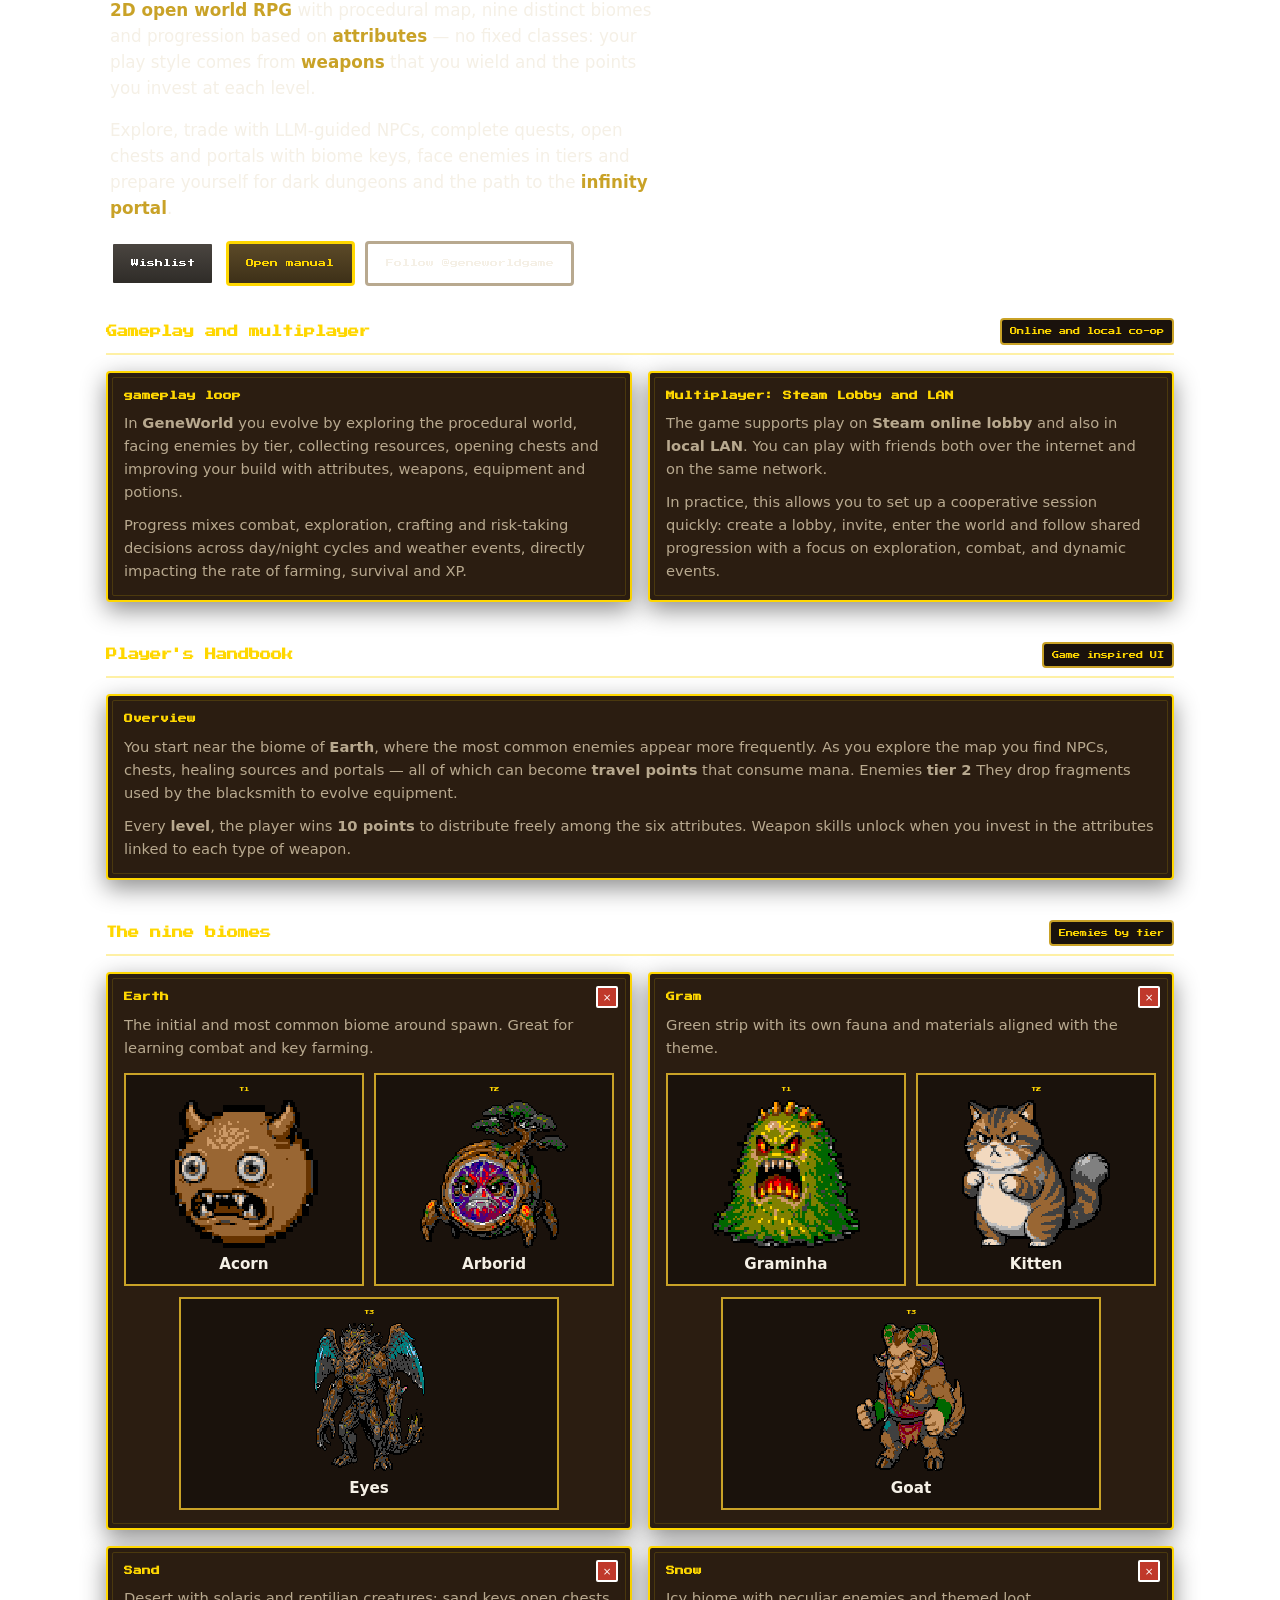
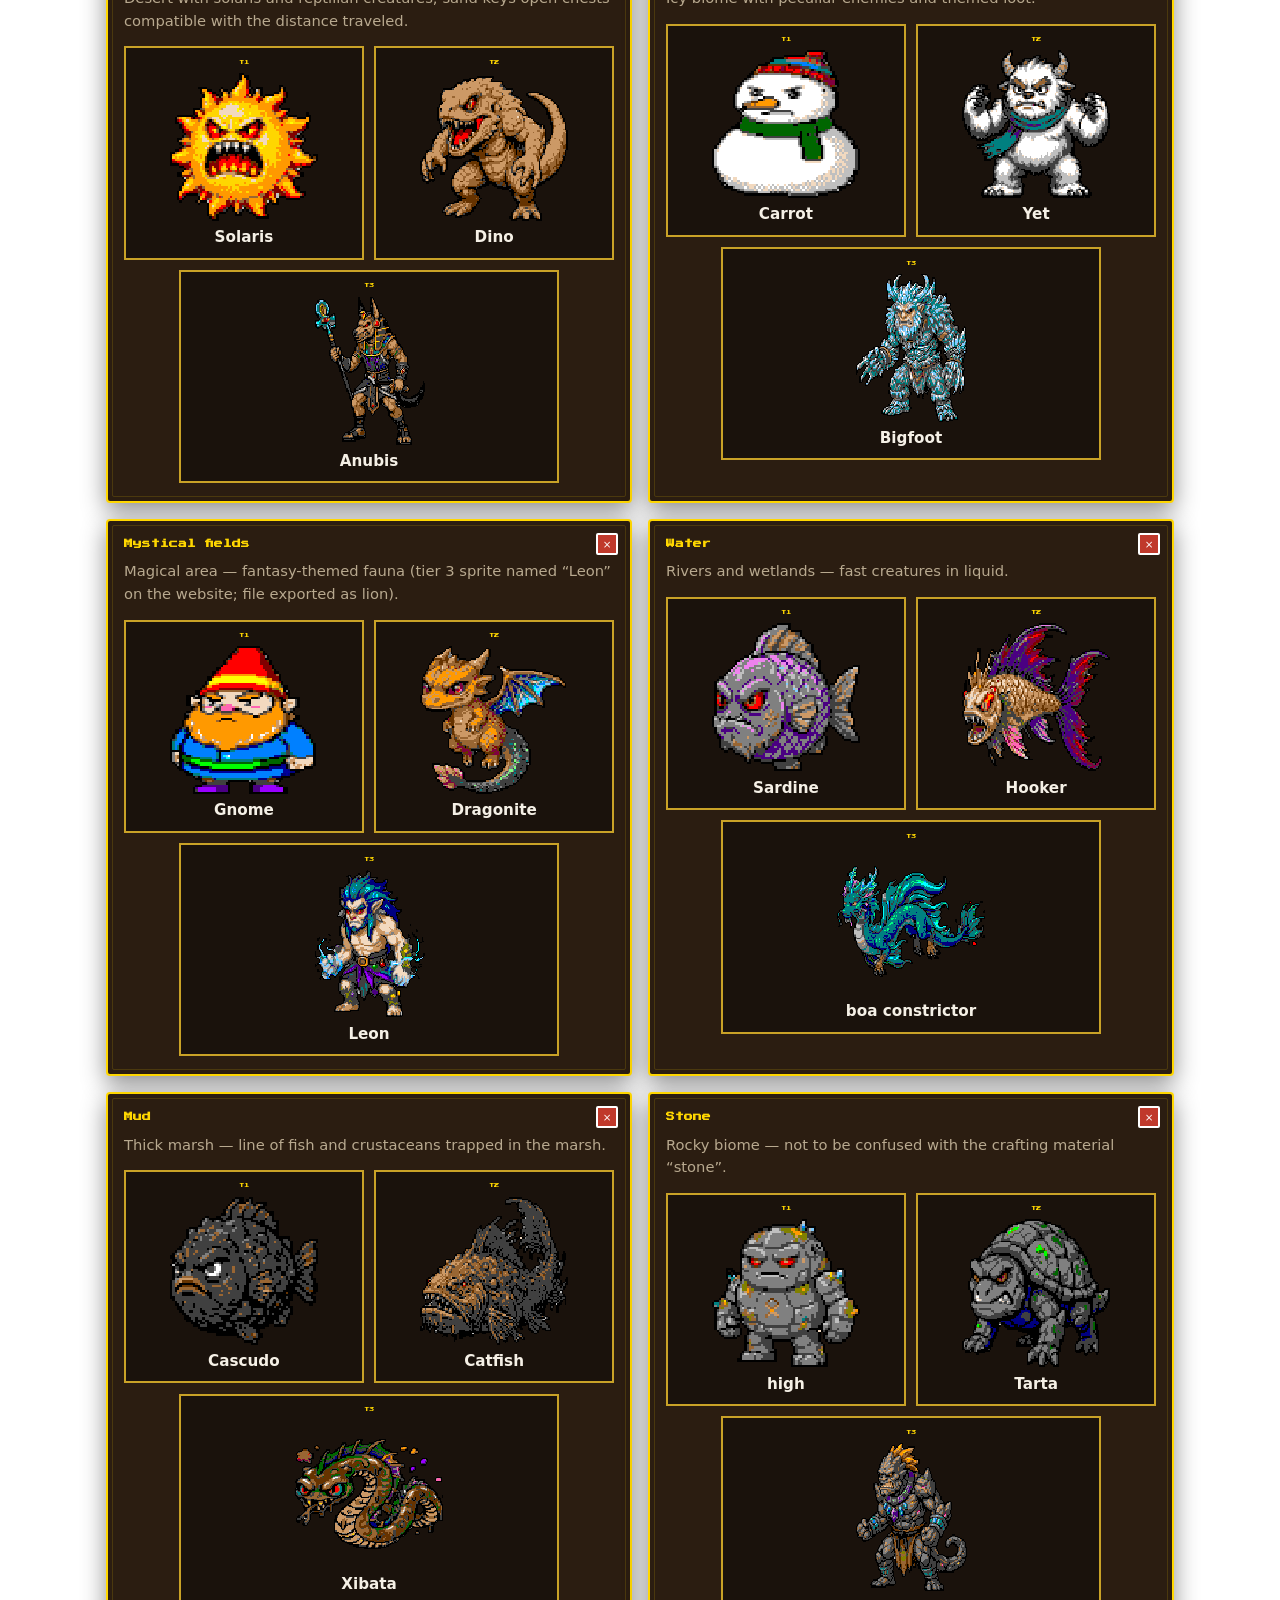
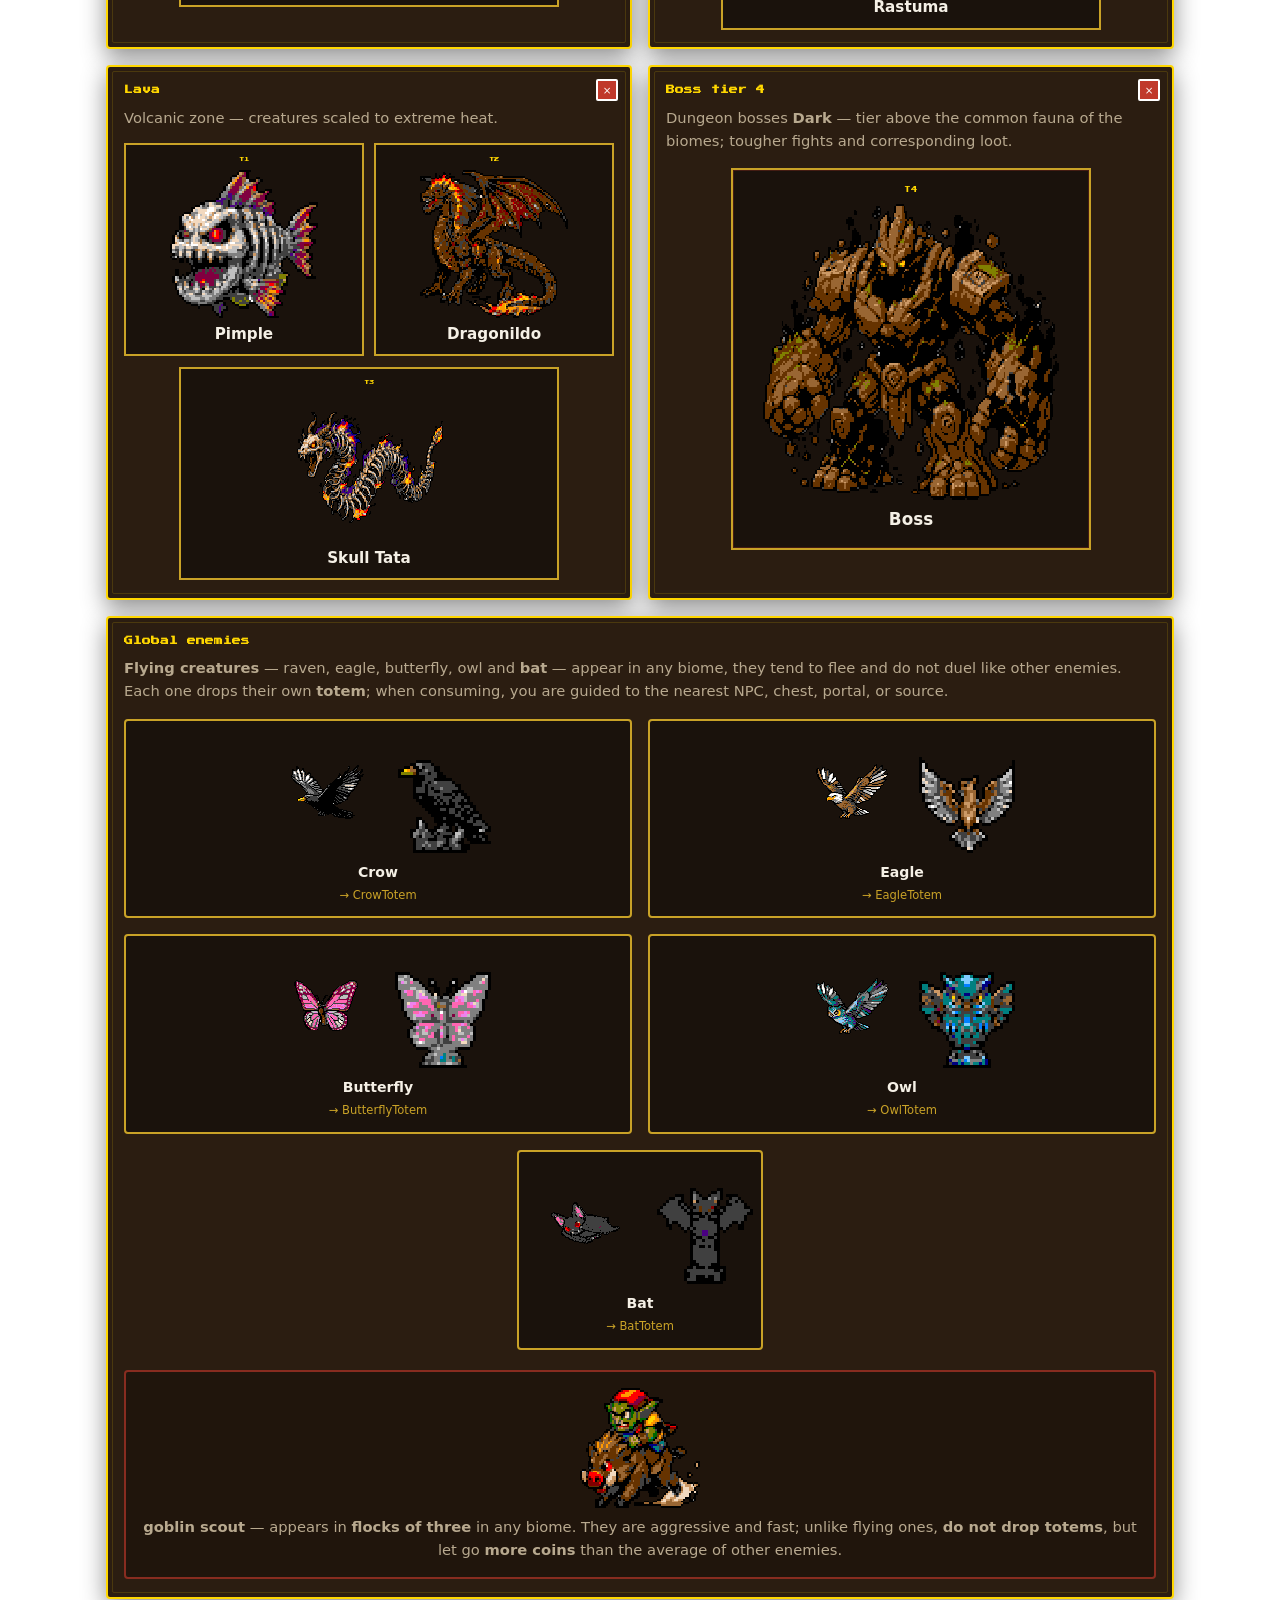
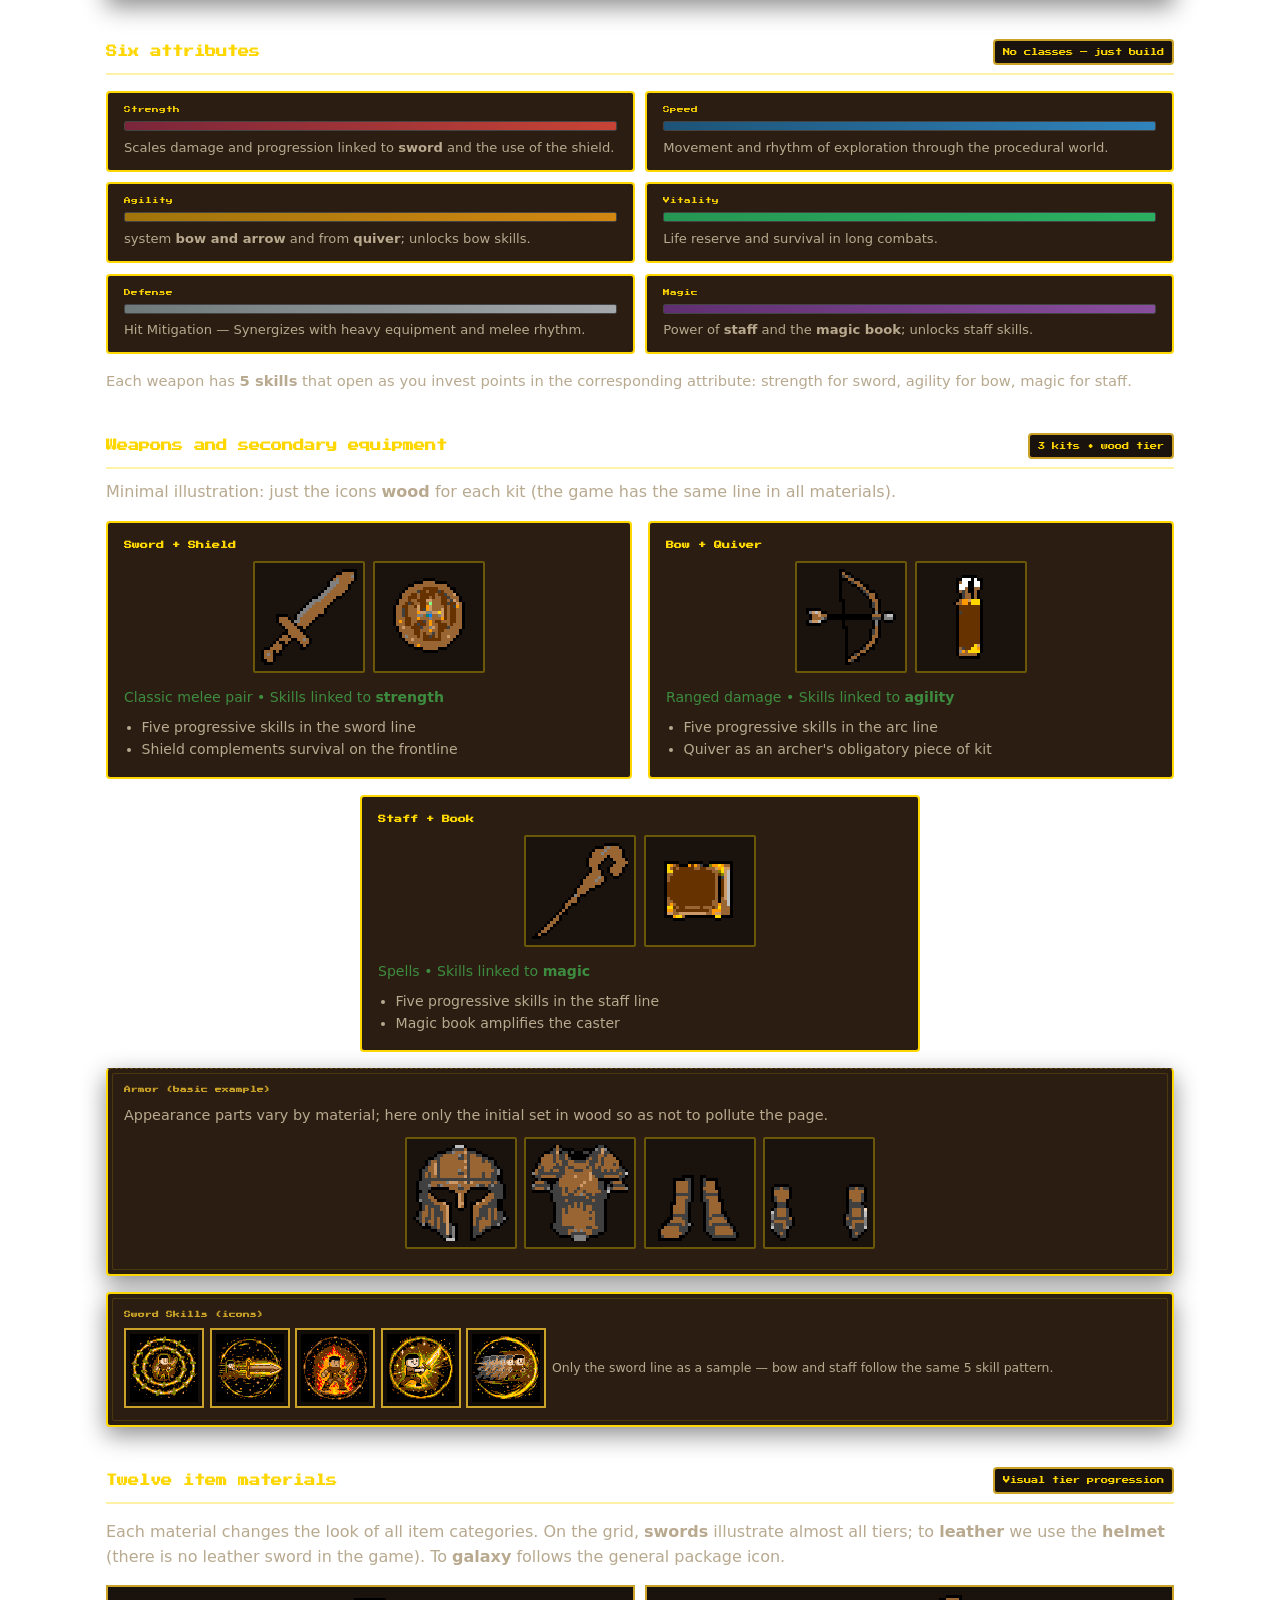
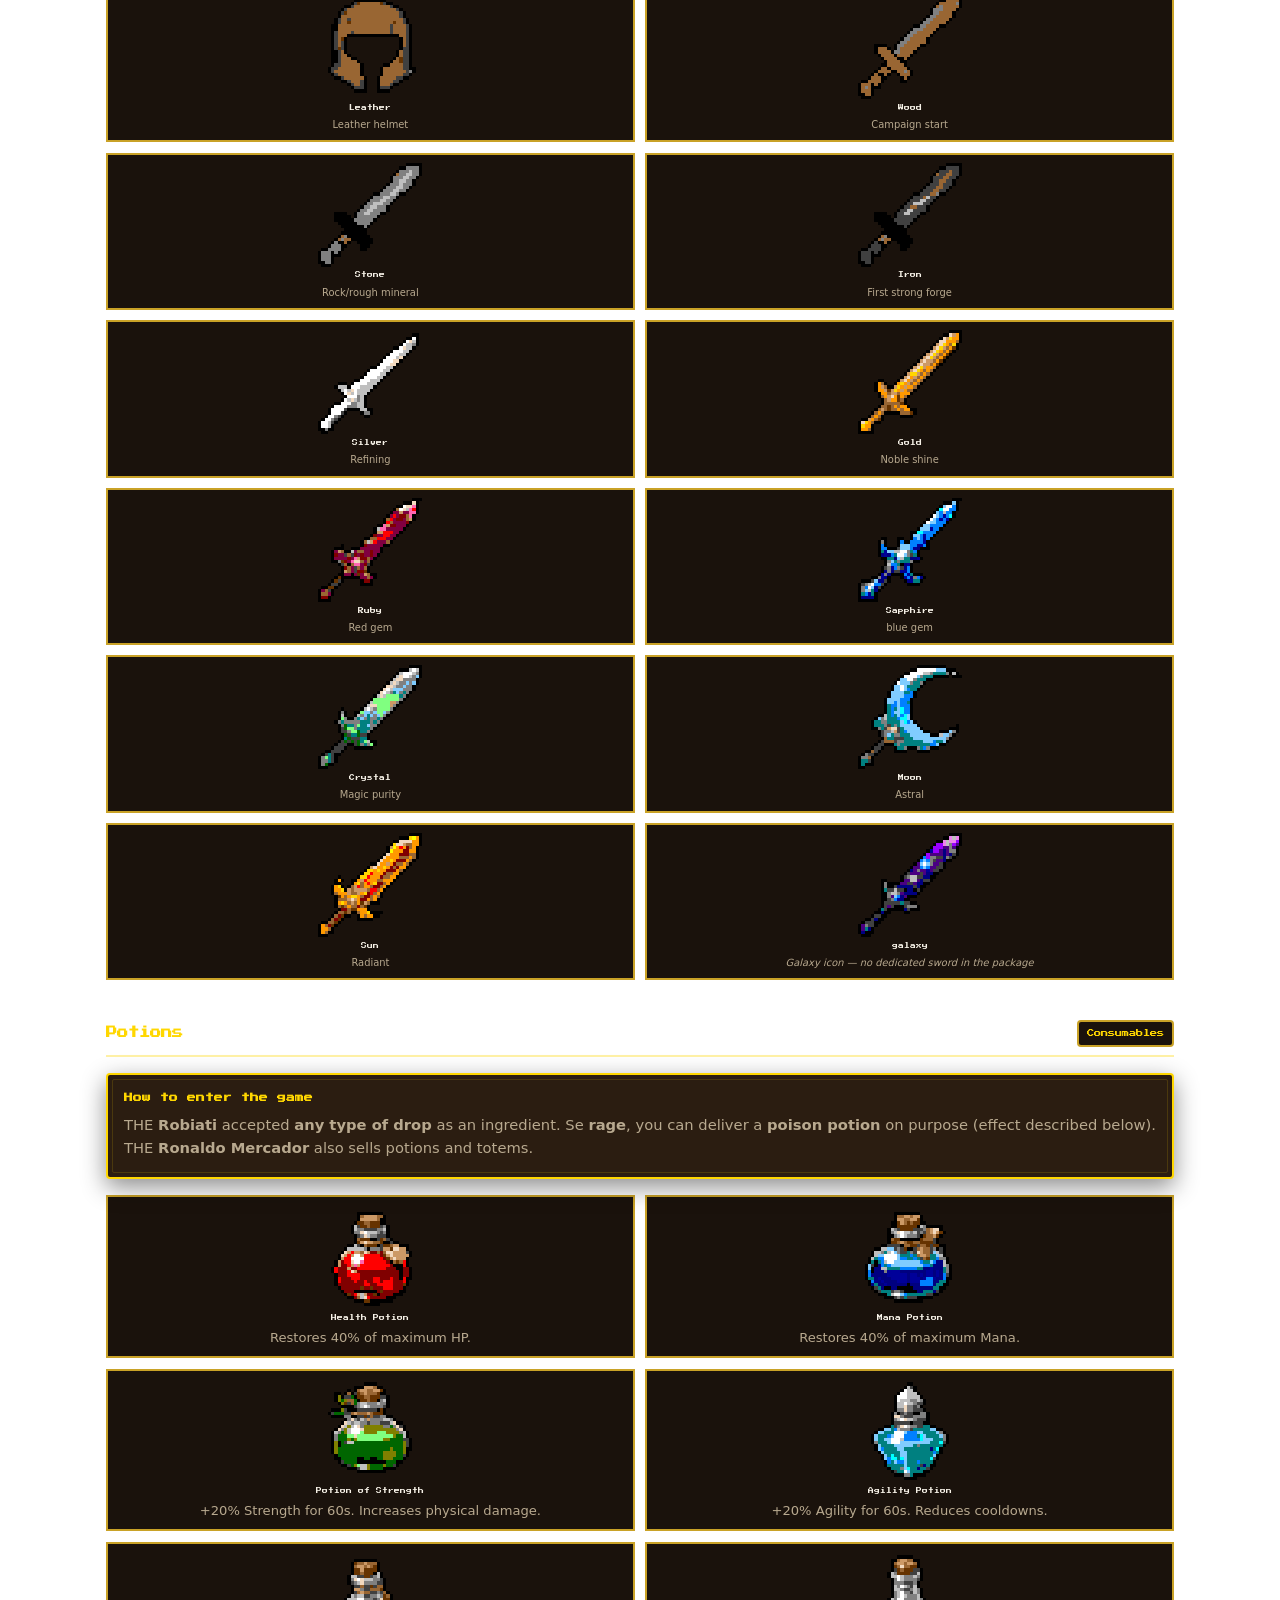
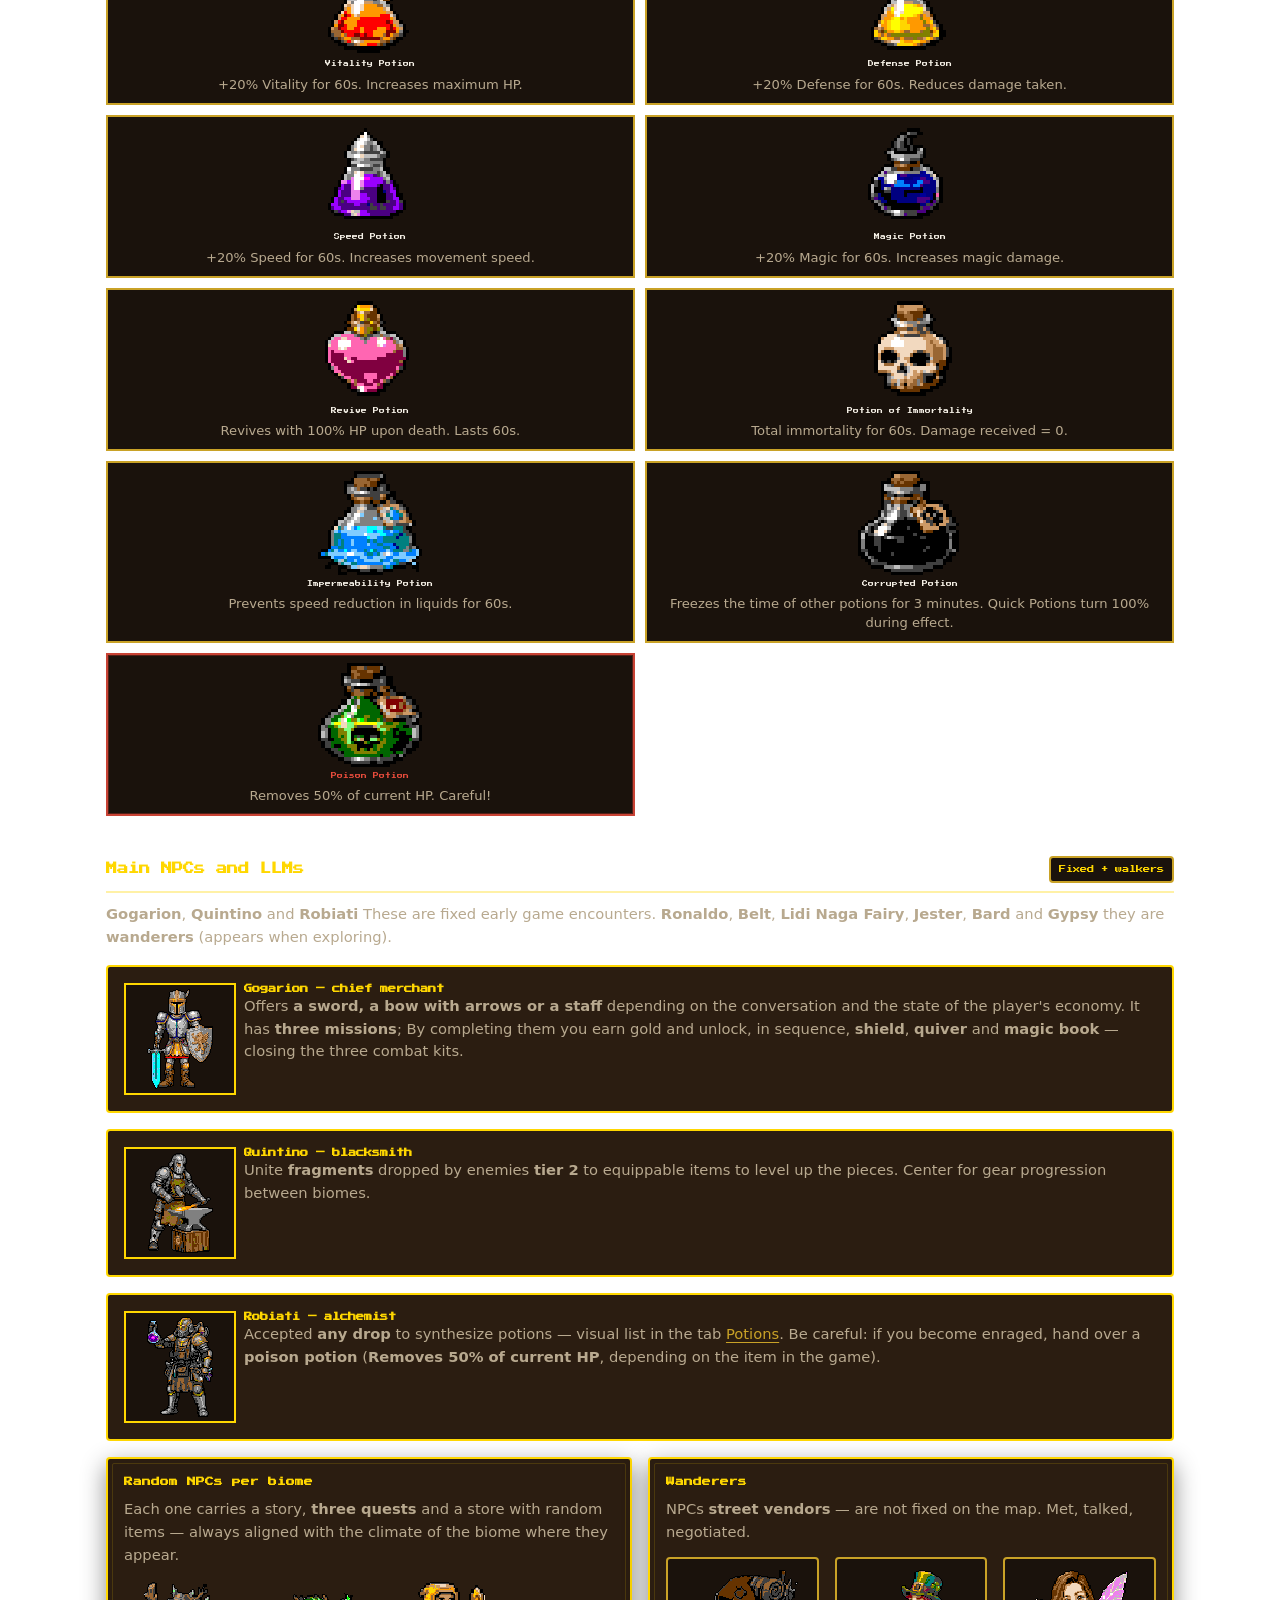
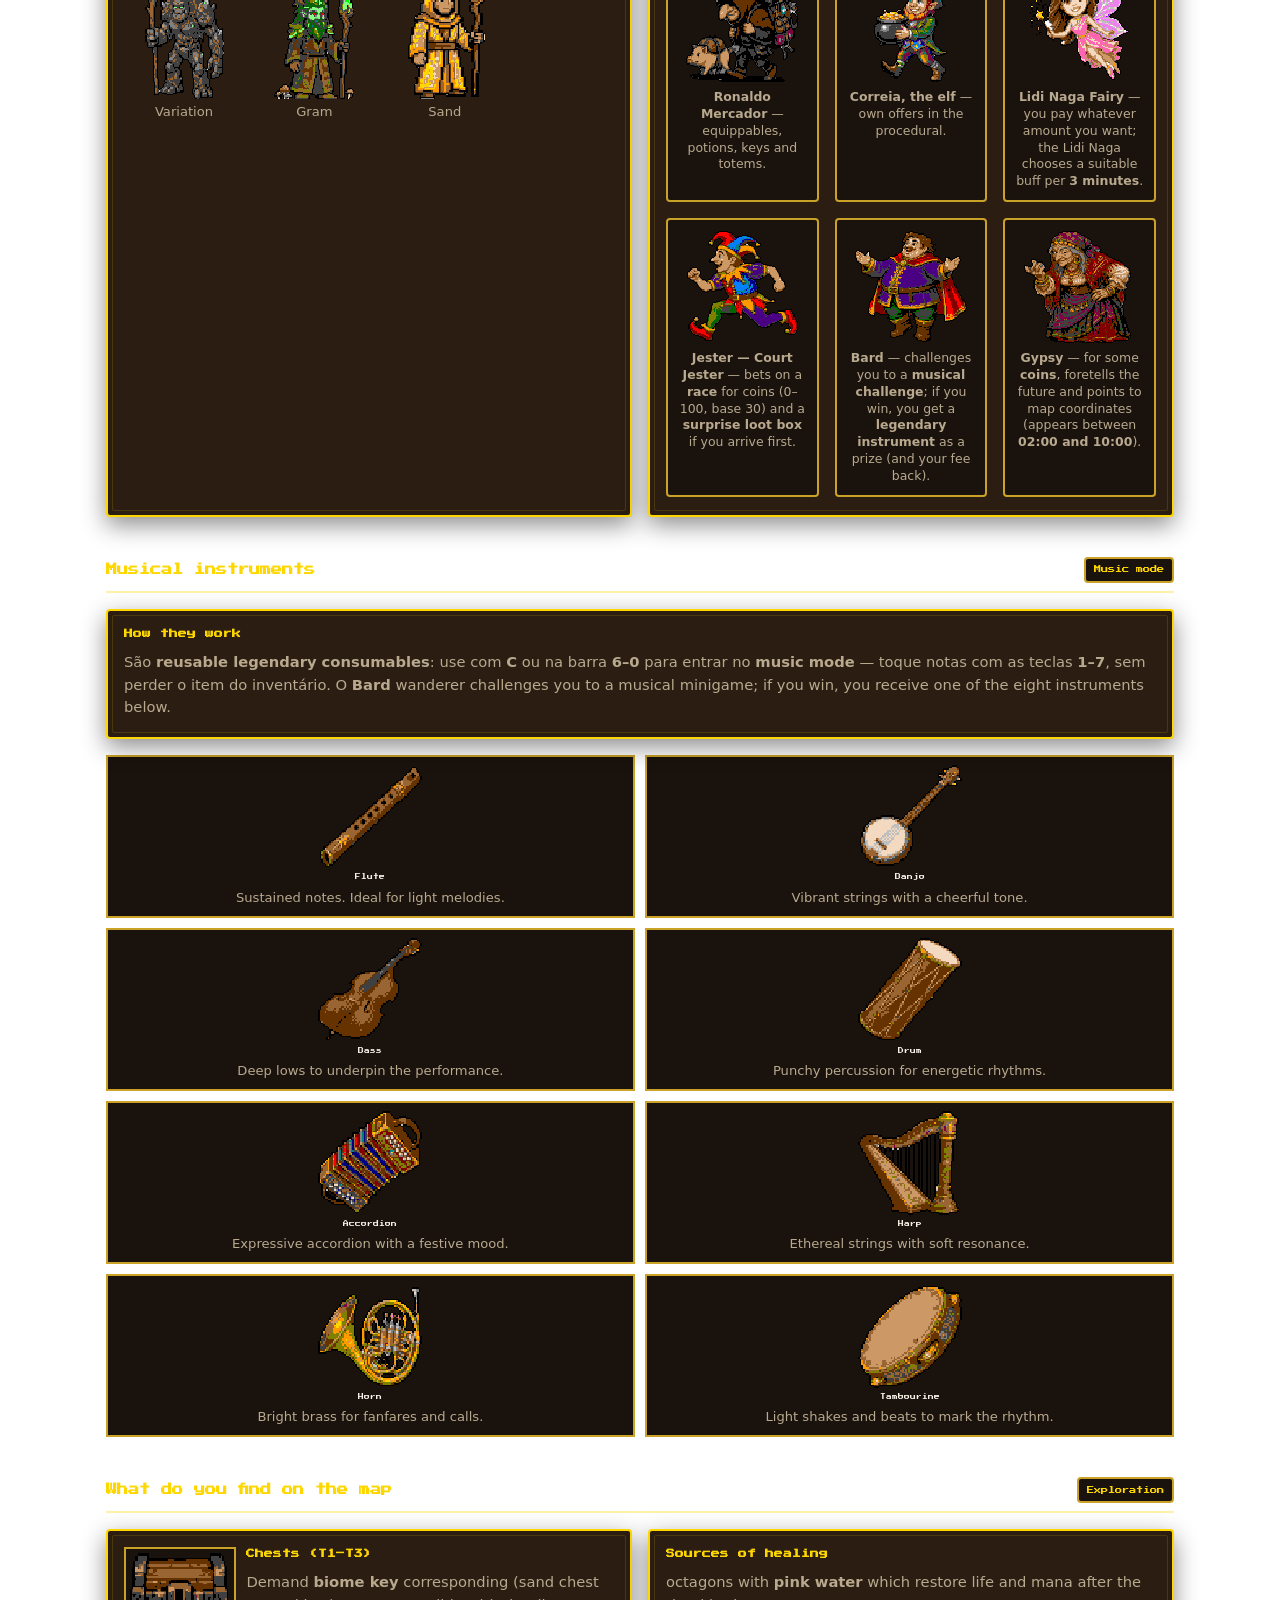
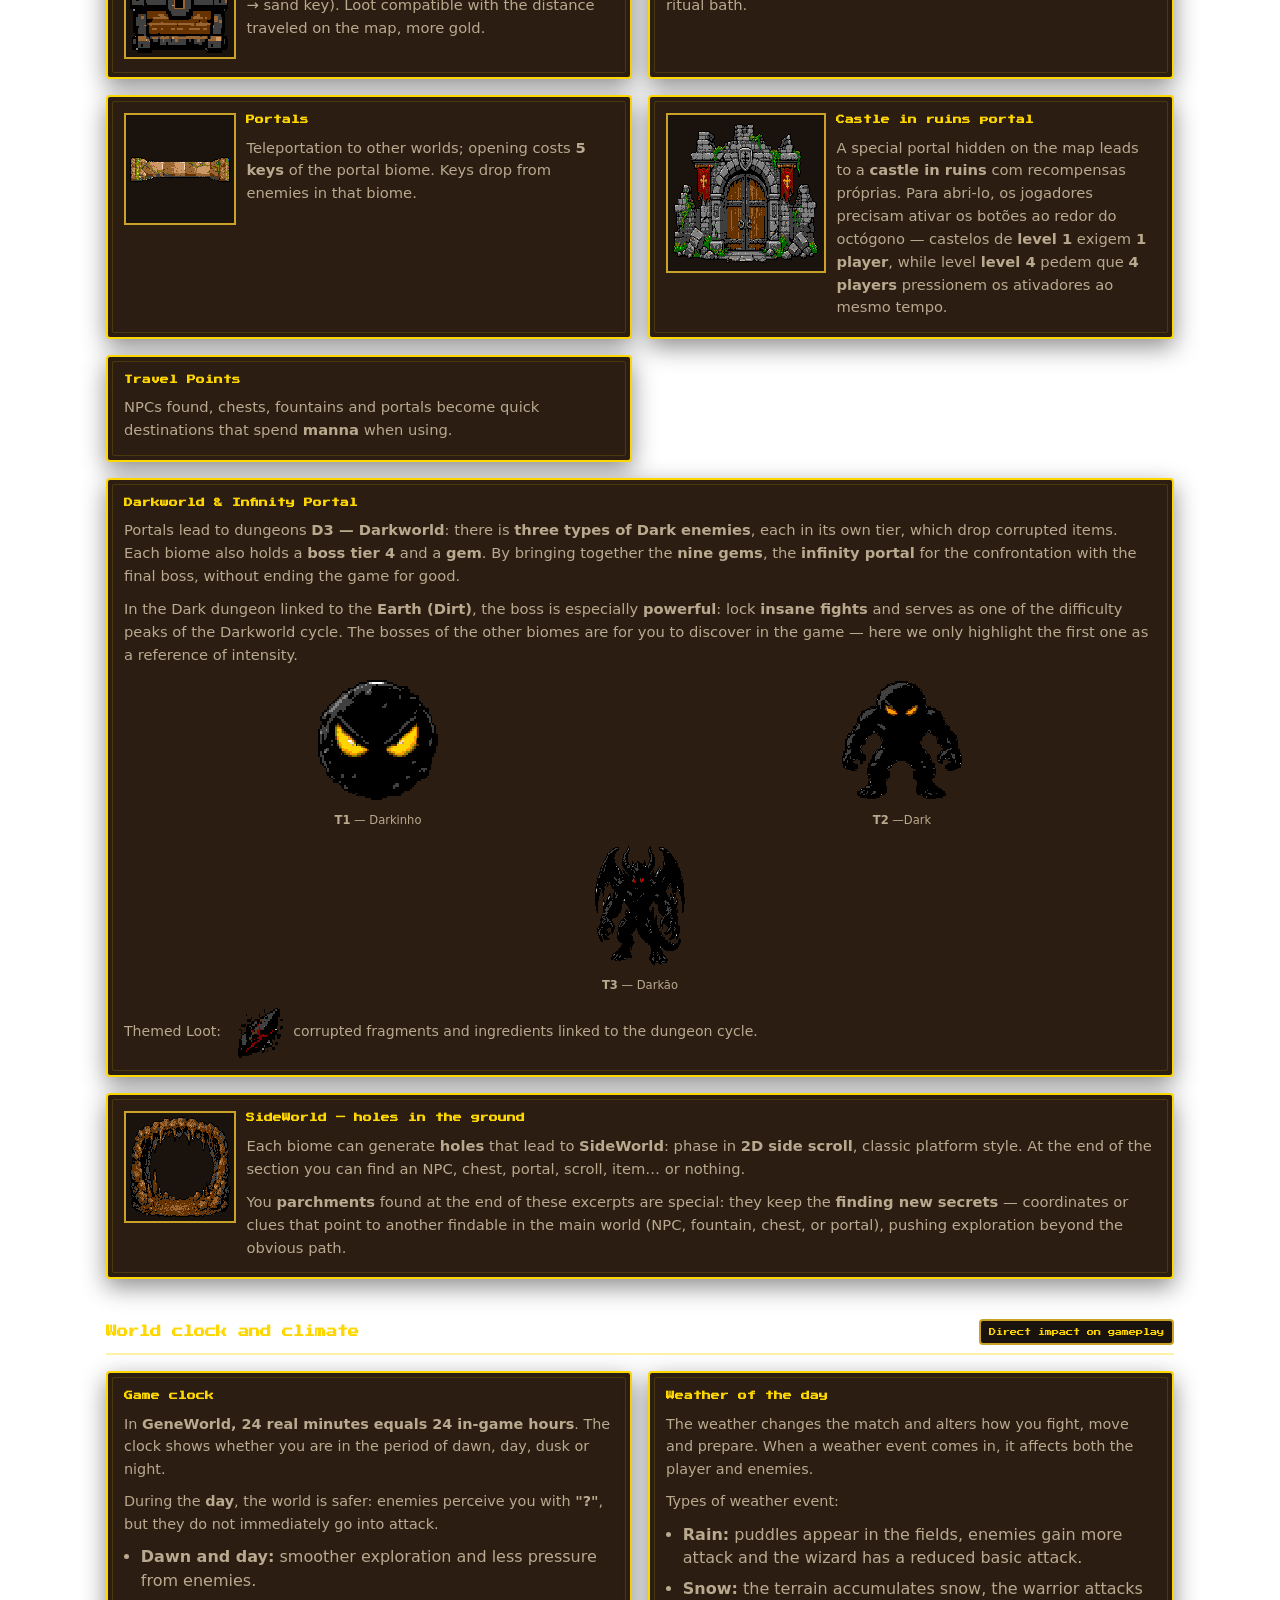
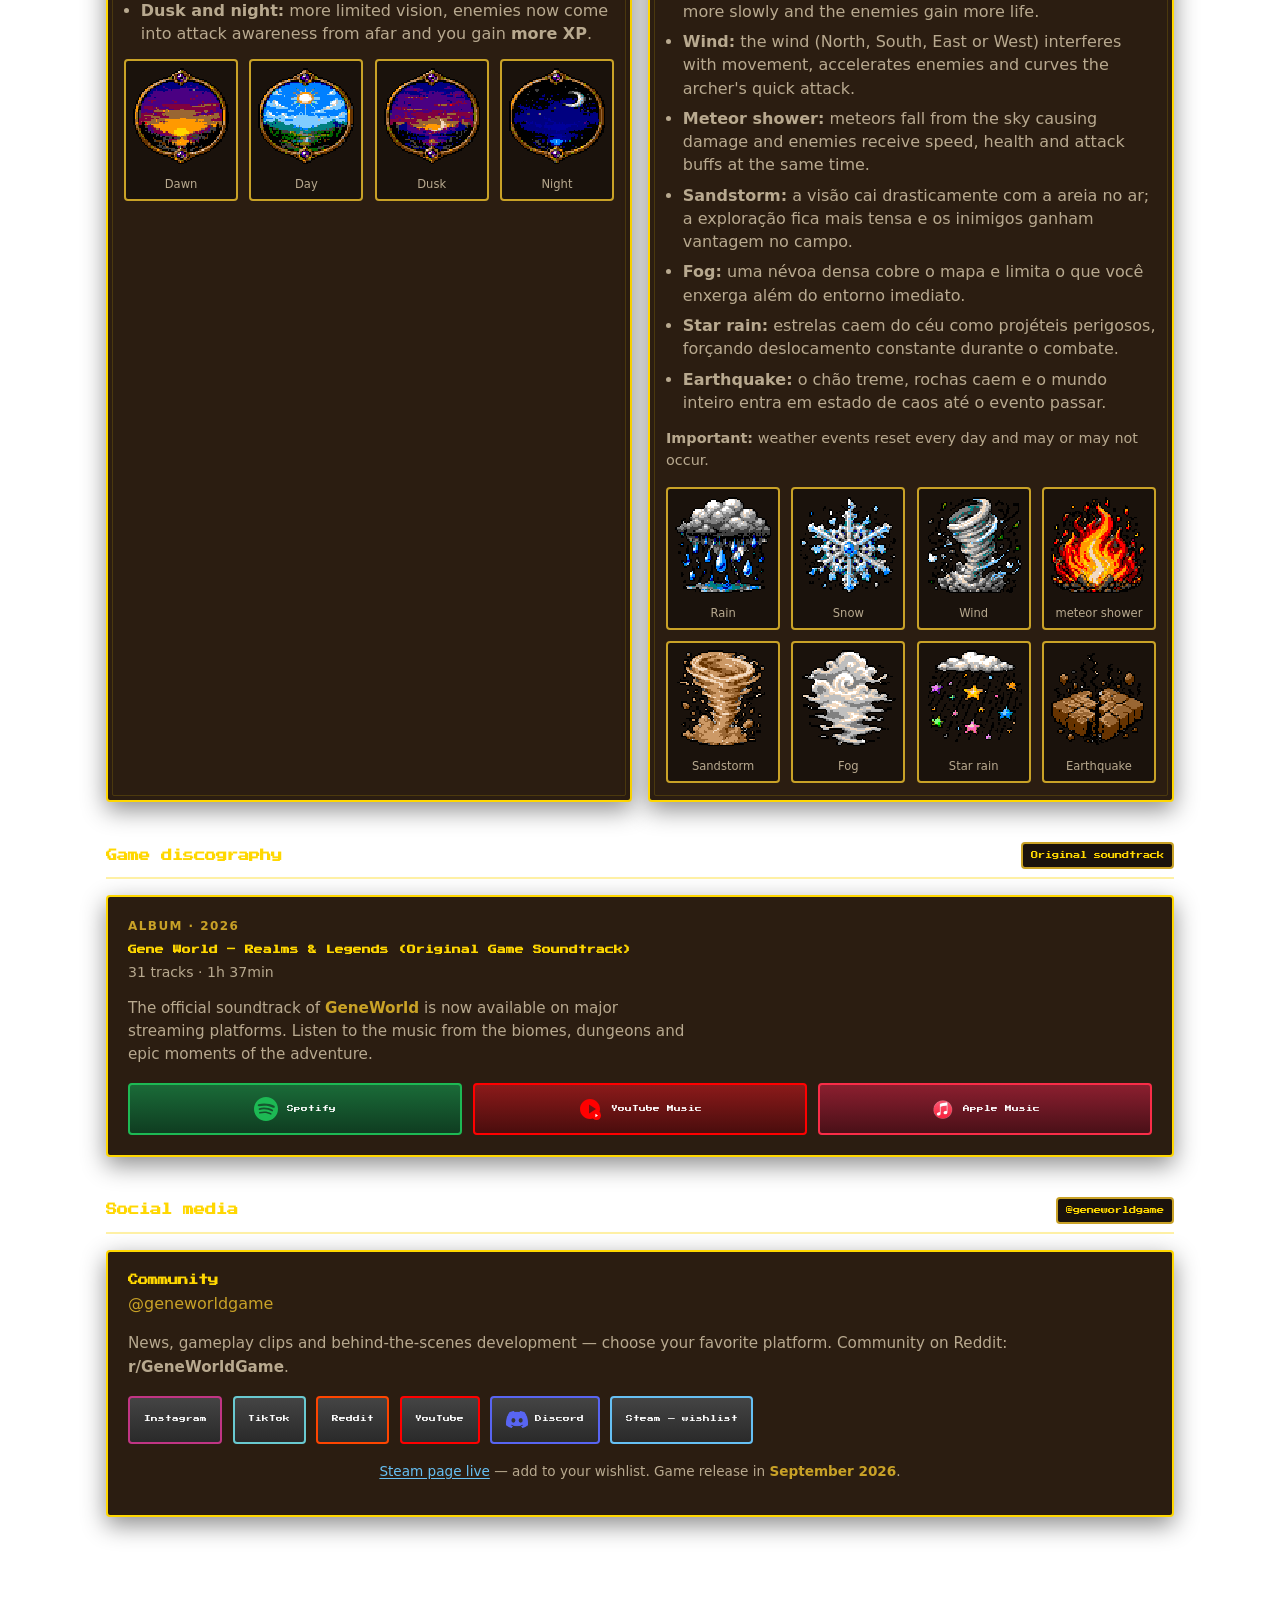
==== commit 766fbeb3: "remove DEMO" ====
--- a/index.html
+++ b/index.html
@@ -28,8 +28,15 @@
   <link href="https://fonts.googleapis.com/css2?family=Press+Start+2P&display=swap" rel="stylesheet">
   <link rel="stylesheet" href="styles.css">
   <link rel="preconnect" href="https://store.steampowered.com">
+  <script src="marketing/providers/meta.js" defer></script>
+  <script src="marketing/analytics.js" defer></script>
 </head>
 <body>
+  <noscript>
+    <img height="1" width="1" style="display:none"
+      src="https://www.facebook.com/tr?id=2462649234147181&ev=PageView&noscript=1"
+      alt="">
+  </noscript>
   <a class="skip-link" href="#conteudo">Ir para o conteúdo</a>
 
   <section class="masthead" id="topo" aria-label="Gene World">
@@ -68,7 +75,7 @@
         <a href="#aba-relogio">Relógio</a>
         <a href="#aba-clima">Clima</a>
         <a href="#discografia">Discografia</a>
-        <a href="mediakit/">Media Kit</a>
+        <a href="mediakit/" data-gw-event="MediaKitClick">Media Kit</a>
         <a href="#redes">Redes</a>
         <a class="nav-steam" href="#steam-wishlist">Steam</a>
         <label class="lang-inline" for="lang-select">🌐</label>
@@ -163,22 +170,22 @@
           height="331"
           loading="eager"
           decoding="async">
-        <span class="steam-wishlist__badge">Demo disponível</span>
+        <span class="steam-wishlist__badge">Página oficial no ar</span>
       </a>
       <div class="steam-wishlist__copy">
-        <p class="steam-wishlist__eyebrow">Steam · demo no ar · lançamento setembro de 2026</p>
+        <p class="steam-wishlist__eyebrow">Steam · lançamento setembro de 2026</p>
         <h2 id="steam-wishlist-title" class="steam-wishlist__title pixel-title">
-          <span class="steam-wishlist__shout">DEMO GRATUITA NA STEAM!</span>
+          <span class="steam-wishlist__shout">ADICIONA À LISTA DE DESEJOS NA STEAM!</span>
         </h2>
         <p class="steam-wishlist__lead">
-          A página oficial já está no ar com <strong>demo jogável</strong>. Baixe agora, explore o mundo procedural e adicione o <strong>GeneWorld</strong> à lista de desejos para ser avisado no lançamento.
+          A página do jogo já está publicada. Cada wishlist ajuda o <strong>GeneWorld</strong> a ganhar visibilidade antes do lançamento — leva menos de um minuto.
         </p>
         <div class="steam-wishlist__actions">
-          <a class="btn btn--steam btn--steam-lg btn--demo" href="https://store.steampowered.com/app/4717910/GeneWorld/" target="_blank" rel="noopener noreferrer">
-            Baixar demo na Steam
+          <a class="btn btn--steam btn--steam-lg" href="https://store.steampowered.com/app/4717910/GeneWorld/" target="_blank" rel="noopener noreferrer" data-gw-event="SteamWishlistClick">
+            Adicionar à lista de desejos
           </a>
-          <a class="btn btn--ghost btn--steam-ghost" href="https://store.steampowered.com/app/4717910/GeneWorld/" target="_blank" rel="noopener noreferrer">
-            Lista de desejos
+          <a class="btn btn--ghost btn--steam-ghost" href="https://store.steampowered.com/app/4717910/GeneWorld/" target="_blank" rel="noopener noreferrer" data-gw-event="SteamWishlistClick">
+            Ver na Steam
           </a>
         </div>
       </div>
@@ -229,8 +236,7 @@
         enfrente inimigos em tiers e prepare-se para masmorras sombrias e o caminho rumo ao <strong>portal do infinito</strong>.
       </p>
       <div class="hero-actions">
-        <a class="btn btn--steam btn--demo" href="https://store.steampowered.com/app/4717910/GeneWorld/" target="_blank" rel="noopener noreferrer">Baixar demo na Steam</a>
-        <a class="btn btn--ghost btn--steam-ghost" href="https://store.steampowered.com/app/4717910/GeneWorld/" target="_blank" rel="noopener noreferrer">Lista de desejos</a>
+        <a class="btn btn--steam" href="https://store.steampowered.com/app/4717910/GeneWorld/" target="_blank" rel="noopener noreferrer" data-gw-event="SteamWishlistClick">Lista de desejos</a>
         <a class="btn btn--gold" href="#manual">Abrir manual</a>
         <a class="btn btn--ghost" href="#redes">Seguir @geneworldgame</a>
       </div>
@@ -1246,11 +1252,11 @@
             <img class="social-link__icon" src="img/icons/discord-logo.png" alt="" width="22" height="22" decoding="async">
             Discord
           </a>
-          <a class="steam" href="https://store.steampowered.com/app/4717910/GeneWorld/" target="_blank" rel="noopener noreferrer">Steam — demo e lista de desejos</a>
+          <a class="steam" href="https://store.steampowered.com/app/4717910/GeneWorld/" target="_blank" rel="noopener noreferrer">Steam — lista de desejos</a>
         </div>
         <p class="community-launch">
-          <a href="https://store.steampowered.com/app/4717910/GeneWorld/" target="_blank" rel="noopener noreferrer">Demo gratuita na Steam</a>
-          — baixe agora e adicione à lista de desejos. Lançamento do jogo em <strong>setembro de 2026</strong>.
+          <a href="https://store.steampowered.com/app/4717910/GeneWorld/" target="_blank" rel="noopener noreferrer" data-gw-event="SteamWishlistClick">Página na Steam no ar</a>
+          — adicione à lista de desejos. Lançamento do jogo em <strong>setembro de 2026</strong>.
         </p>
       </div>
     </section>
--- a/styles.css
+++ b/styles.css
@@ -590,12 +590,6 @@
   padding: 1rem 1.25rem;
 }
 
-.btn--demo {
-  box-shadow:
-    0 0 0 1px rgba(102, 192, 244, 0.45),
-    0 0 18px rgba(102, 192, 244, 0.35);
-}
-
 .btn--steam-ghost {
   border-color: rgba(102, 192, 244, 0.55);
   color: #c7d5e0;
